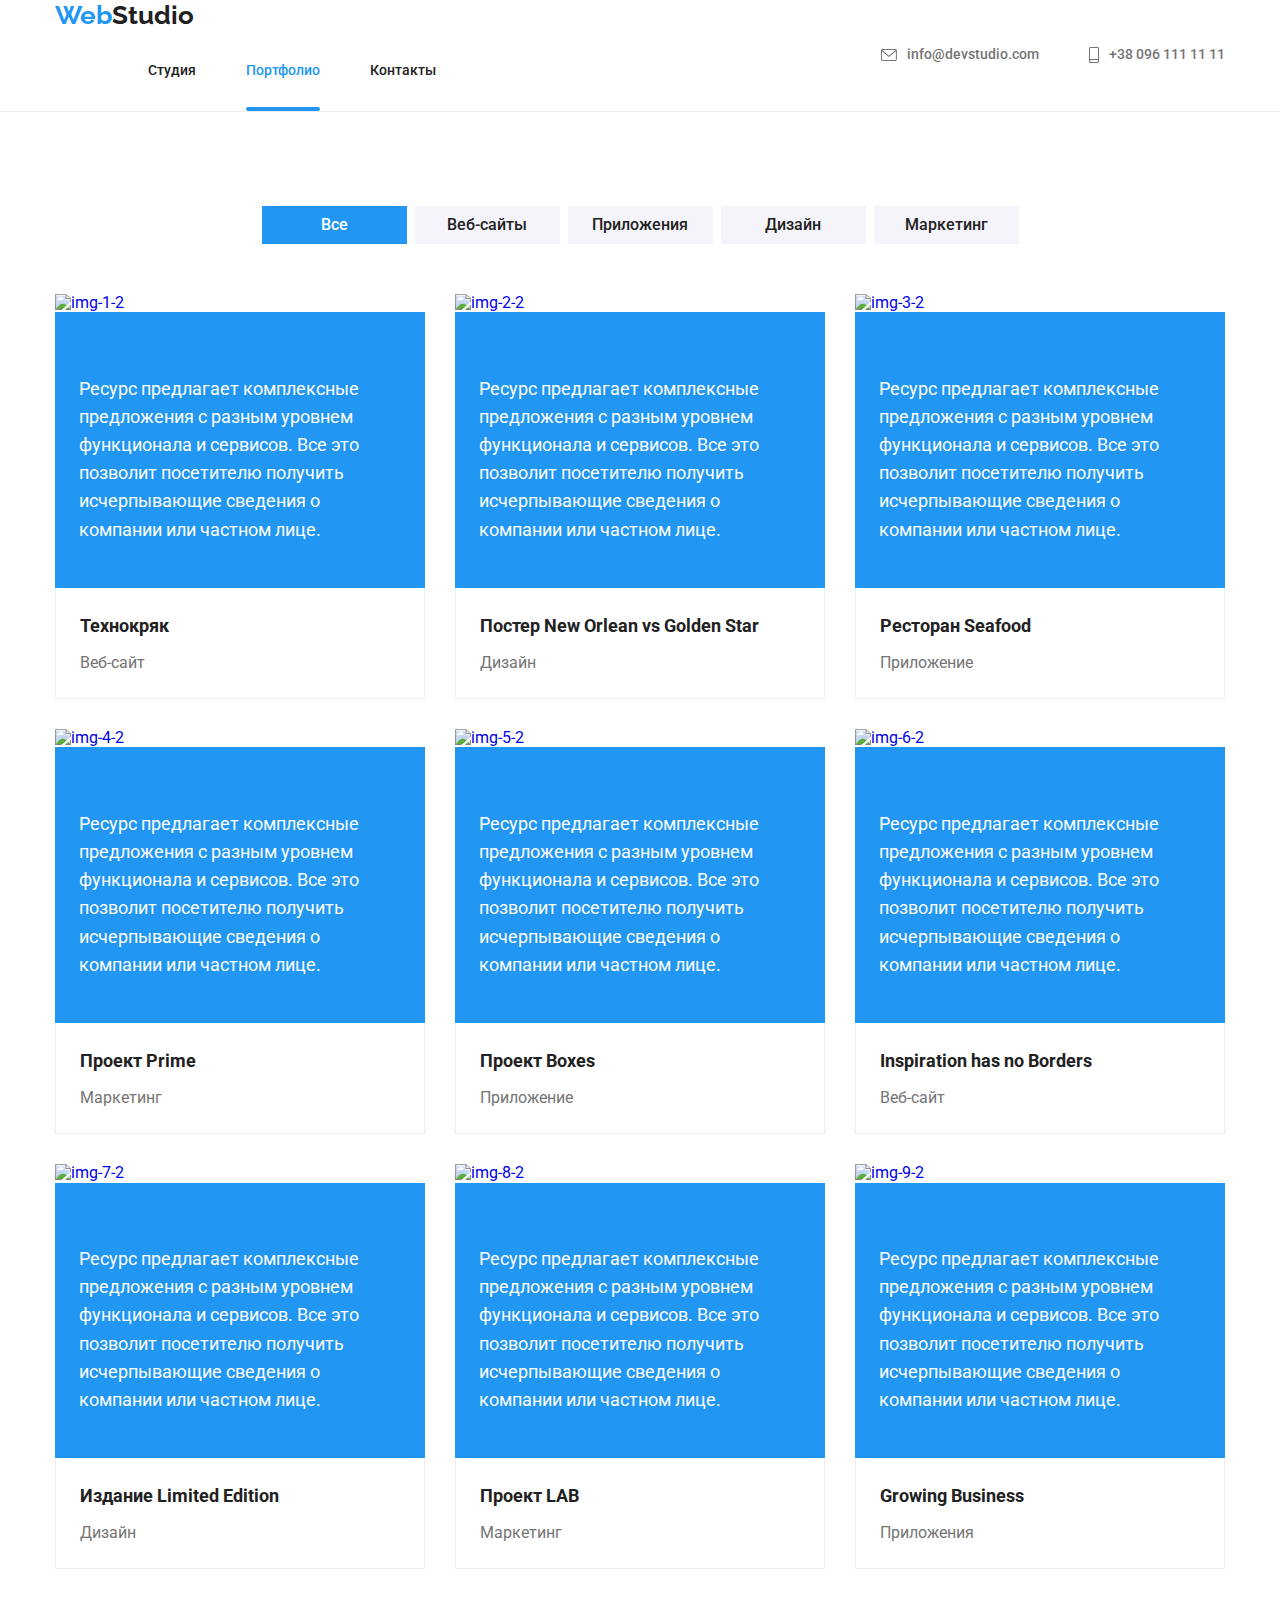
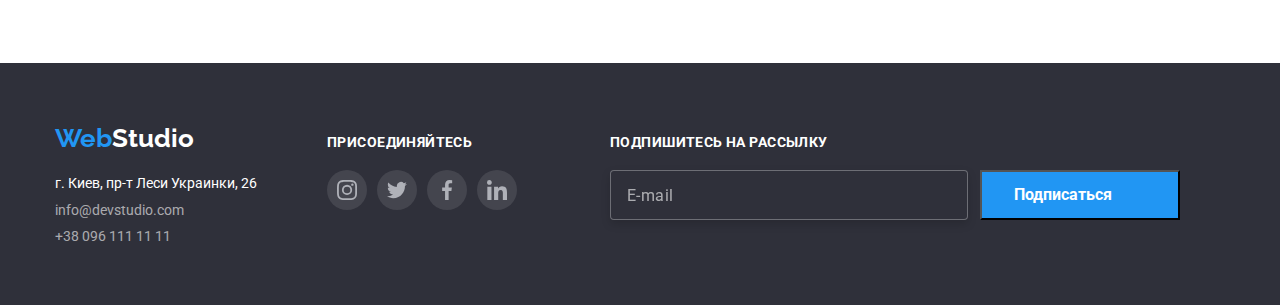
==== portfolio.html @ 2bcfd7f7 "hw-8-1" ====
<!DOCTYPE html>
<html lang="ru">
<head>
    <meta charset="UTF-8">
    <meta http-equiv="X-UA-Compatible" content="IE=edge">
    <meta name="viewport" content="width=device-width, initial-scale=1.0">
    <title>goit-markup-hw-08</title>
    <link rel="preconnect" href="https://fonts.googleapis.com">
    <link rel="preconnect" href="https://fonts.gstatic.com" crossorigin>
    <link href="https://fonts.googleapis.com/css2?family=Raleway:wght@700&family=Roboto:wght@400;500;700;900&display=swap"
        rel="stylesheet">
        <link rel="stylesheet" href="https://cdnjs.cloudflare.com/ajax/libs/modern-normalize/1.1.0/modern-normalize.min.css">
    
    <link rel="stylesheet" href="./css/main.min.css">
</head>
<body>
    <header class="page-header">
        <div class="container header-all">
        <nav class="main-nav">
            <a class="logo-header" href="#"> <span class="web-header">Web</span>Studio</a>
            <ul class="site-nav">
                <li class="site-nav__item" ><a href="./index.html" class="site-nav__link">Студия</a></li>
                <li class="site-nav__item" ><a href="./portfolio.html"class="site-nav__link current">Портфолио</a></li>
                <li class="site-nav__item" ><a href="#" class="site-nav__link">Контакты</a></li>
            </ul>
            </nav>
        <ul class="auth-nav">
            <li class="auth-nav__item"><a href="mailto:info@devstudio.com" class="auth-nav__link">
                    <svg class="auth-nav__icon-mail">
                        <use href="./images/symbol-defs-new.svg#icon-mail">
                        </use>
                    </svg>
                    info@devstudio.com
                </a>
            </li>
            <li class="auth-nav__item"><a href="tel:+380961111111" class="auth-nav__link">
                    <svg class="auth-nav__icon-tel">
                        <use href="./images/symbol-defs-new.svg#icon-smartphone">
                        </use>
                    </svg>
                    +38 096 111 11 11
                </a>
            </li>
        </ul>
        </div>
    </header>
    <main>

<section>
    <div class="container">
    <h1 class="hidden">Портфоліо</h1>
    <ul class="button-nav">
        <li class="button-nav__item"><button type="button" class=" current button-nav__button" > Все </button></li>
        <li class="button-nav__item"><button type="button" class="button-nav__button"> Веб-сайты</button></li>
        <li class="button-nav__item"><button type="button" class="button-nav__button"> Приложения </button></li>
        <li class="button-nav__item"><button type="button" class="button-nav__button"> Дизайн </button></li>
        <li class="button-nav__item"><button type="button" class="button-nav__button"> Маркетинг </button></li>
    </ul>
    <ul class="card">
        <li>
            <a class="card__link" href="#">
                <div class="card__thumb">
            <img src="images/img-1-2.jpg" alt="img-1-2" width="370">
            <p class="card__text">Ресурс предлагает комплексные предложения с разным уровнем функционала и сервисов. Все это позволит посетителю получить
            исчерпывающие сведения о компании или частном лице.</p>
            </div>
            <div class="card__description"> 
            <h2 class="card__title">Технокряк</h2>
            <p class="card__meta">Веб-сайт</p>
            </div>
        </a>
        </li>
        <li>
            <a class="card__link" href="#">
                <div class="card__thumb">
            <img src="images/img-2-2.jpg" alt="img-2-2" width="370">
            <p class="card__text">Ресурс предлагает комплексные предложения с разным уровнем функционала и сервисов. Все это позволит посетителю получить
            исчерпывающие сведения о компании или частном лице.</p>
            </div>
            <div class="card__description"> 
            <h2 class="card__title">Постер New Orlean vs Golden Star</h2>
            <p class="card__meta">Дизайн</p>
            </div>
        </a>
        </li>
        <li>
            <a class="card__link" href="#">
                <div class="card__thumb">
            <img src="images/img-3-2.jpg" alt="img-3-2" width="370">
            <p class="card__text">Ресурс предлагает комплексные предложения с разным уровнем функционала и сервисов. Все это позволит посетителю получить
            исчерпывающие сведения о компании или частном лице.</p>
            </div>
            <div class="card__description"> 
            <h2 class="card__title">Ресторан Seafood</h2>
            <p class="card__meta">Приложение</p>
            </div>
        </a>
        </li>
        <li>
            <a class="card__link" href="#">
                <div class="card__thumb">
            <img src="images/img-4-2.jpg" alt="img-4-2" width="370">
            <p class="card__text">Ресурс предлагает комплексные предложения с разным уровнем функционала и сервисов. Все это позволит посетителю получить
            исчерпывающие сведения о компании или частном лице.</p>
            </div>
            <div class="card__description"> 
            <h2 class="card__title">Проект Prime</h2>
            <p class="card__meta">Маркетинг</p>
            </div>
        </a>
        </li>
        <li>
            <a class="card__link" href="#">
                <div class="card__thumb">
            <img src="images/img-5-2.jpg" alt="img-5-2" width="370">
            <p class="card__text">Ресурс предлагает комплексные предложения с разным уровнем функционала и сервисов. Все это позволит посетителю получить
            исчерпывающие сведения о компании или частном лице.</p>
            </div>
            <div class="card__description"> 
            <h2 class="card__title">Проект Boxes</h2>
            <p class="card__meta">Приложение</p>
            </div>
        </a>
        </li>
        <li>
            <a class="card__link" href="#">
                <div class="card__thumb">
            <img src="images/img-6-2.jpg" alt="img-6-2" width="370">
            <p class="card__text">Ресурс предлагает комплексные предложения с разным уровнем функционала и сервисов. Все это позволит посетителю получить
            исчерпывающие сведения о компании или частном лице.</p>
            </div>
            <div class="card__description"> 
            <h2 class="card__title">Inspiration has no Borders</h2>
            <p class="card__meta">Веб-сайт</p>
            </div>
        </a>
        </li>
        <li>
            <a class="card__link" href="#">
                <div class="card__thumb">
            <img src="images/img-7-2.jpg" alt="img-7-2" width="370">
            <p class="card__text">Ресурс предлагает комплексные предложения с разным уровнем функционала и сервисов. Все это позволит посетителю получить
            исчерпывающие сведения о компании или частном лице.</p>
            </div>
            <div class="card__description"> 
            <h2 class="card__title">Издание Limited Edition</h2>
            <p class="card__meta">Дизайн</p>
            </div>
        </a>
        </li>
        <li>
            <a class="card__link" href="#">
                <div class="card__thumb">
            <img src="images/img-8-2.jpg" alt="img-8-2" width="370">
            <p class="card__text">Ресурс предлагает комплексные предложения с разным уровнем функционала и сервисов. Все это позволит посетителю получить
            исчерпывающие сведения о компании или частном лице.</p>
            </div>
            <div class="card__description">
            <h2 class="card__title">Проект LAB</h2>
            <p class="card__meta">Маркетинг</p>
            </div>
        </a>
        </li>
        <li>
            <a class="card__link" href="#">
                <div class="card__thumb">
            <img src="images/img-9-2.jpg" alt="img-9-2" width="370">
            <p class="card__text">Ресурс предлагает комплексные предложения с разным уровнем функционала и сервисов. Все это позволит посетителю получить
            исчерпывающие сведения о компании или частном лице.</p>
            </div>
            <div class="card__description">
            <h2 class="card__title">Growing Business</h2>
            <p class="card__meta">Приложения</p>
            </div>
        </a>
        </li>
    </ul>
    </div>
    </section>
    </main>

<footer>
    <div class="container foot">
        <div class="logo-adress">
            <a class="text-logo" href="#"> <span class="web-footer">Web</span>Studio</a>
            <address>
                <ul class="info-footer">
                    <li class="info-footer__adress"><a href="https://goo.gl/maps/oR3F1YAG6LvCoMsa9" target="_blank"
                            rel="noopener noreferrer">г. Киев, пр-т Леси
                            Украинки, 26</a></li>
                    <li class="info-footer__mail"><a href="mailto:info@devstudio.com">info@devstudio.com</a></li>
                    <li class="info-footer__tel"><a href="tel:+380961111111">+38 096 111 11 11</a></li>
                </ul>
            </address>
        </div>
        <div class="footer-sociale">
            <h3 class="title-sociale">присоединяйтесь</h3>
            <ul class="list-sociale">
                <li><a class="list-sociale__link" href="#">
                        <svg class="list-sociale__icon">
                            <use href="./images/symbol-defs-new.svg#icon-instagram"></use>
                        </svg>
                    </a>
                </li>
                <li><a class="list-sociale__link" href="#">
                        <svg class="list-sociale__icon">
                            <use href="./images/symbol-defs-new.svg#icon-twitter"></use>
                        </svg>
                    </a>
                </li>
                <li><a class="list-sociale__link" href="#">
                        <svg class="list-sociale__icon">
                            <use href="./images/symbol-defs-new.svg#icon-facebook"></use>
                        </svg>
                    </a>
                </li>
                <li><a class="list-sociale__link" href="#">
                        <svg class="list-sociale__icon">
                            <use href="./images/symbol-defs-new.svg#icon-linkedin"></use>
                        </svg>
                    </a>
                </li>
            </ul>
        </div>
        <div class="subscription">
            <h3 class="subscription__title">подпишитесь на рассылку</h3>
            <form class="subscription__form">
        
                <input class="subscription__input" type="email" name="subscription" id="email-subscription"
                    placeholder="E-mail" />
                <button class="button subscription__button" type="submit">
                    Подписаться
                    <svg class="subscription__icon" width="24" height="24">
                        <use class="subscription__svg" href="./images/symbol-defs-3.svg#icon-icon-send"></use>
                    </svg>
                </button>
            </form>
        </div>
    </div>
</footer>
</body>
</html>
---- css/main.min.css ----
.about-us-section{width:100%}.title-about-us{margin-bottom:50px;margin-top:0;font-weight:700;font-size:36px;line-height:1.17;text-align:center;color:#212121}.about-us{display:-webkit-box;display:-ms-flexbox;display:flex;margin-top:0;margin-bottom:0;padding-left:0;gap:30px}.about-us__img{position:relative}.about-us__description{position:absolute;bottom:0;left:0;width:100%;height:70px;margin:0;padding-top:27px;padding-bottom:27px;background:rgba(47,48,58,0.8);font-weight:700;font-size:14px;line-height:16px;text-align:center;letter-spacing:0.03em;text-transform:uppercase;color:#fff}@media (max-width: 767px){.about-us-section{display:none}}h1,h2,h3{margin:0;padding:0}body{background-color:#fff;font-family:"Roboto", sans-serif}.container{max-width:1200px;width:100%;padding-left:15px;padding-right:15px;margin:0 auto}ul{list-style:none}a{text-decoration:none}section{padding-top:94px;padding-bottom:94px}img{display:block}@media (max-width: 767px){section{padding:60px 15px}}.benefits-section{padding-bottom:0}.benefits{margin-top:0;margin-bottom:0;display:-webkit-box;display:-ms-flexbox;display:flex;padding-left:0;gap:30px;width:100%}.benefits__item{width:270px}.benefits__title{margin-top:0;margin-bottom:10px;color:#212121;font-weight:700;font-size:14px;text-transform:uppercase;line-height:1.14}.benefits__symbol{display:-webkit-box;display:-ms-flexbox;display:flex;-webkit-box-pack:center;-ms-flex-pack:center;justify-content:center;-webkit-box-align:center;-ms-flex-align:center;align-items:center;height:120px;background-color:#f5f4fa;margin-bottom:30px;border-radius:4px}.benefits__icon{width:70px;height:70px}.benefits__description{margin-top:0;margin-bottom:0;color:#757575;font-weight:400;font-size:14px;line-height:1.71}@media (max-width: 767px){.benefits{-webkit-box-orient:vertical;-webkit-box-direction:normal;-ms-flex-direction:column;flex-direction:column}.benefits__item{width:100%}.benefits__title{text-align:center}.benefits-section{padding-bottom:60px}}.button{padding:10px 32px;width:200px;cursor:pointer;color:#fff;background-color:#2196f3;font-weight:700;font-size:16px;-webkit-box-align:center;-ms-flex-align:center;align-items:center;text-align:center;line-height:1.88;-webkit-transition:background-color 250ms cubic-bezier(0.4, 0, 0.2, 1);transition:background-color 250ms cubic-bezier(0.4, 0, 0.2, 1)}.button:hover,.button:focus{background-color:#188ce8}.button__btn-submit{padding-top:10px;padding-bottom:10px;width:200px;-webkit-transform:translateX(50%);transform:translateX(50%);cursor:pointer;color:#fff;background-color:#2196f3;-webkit-box-shadow:0px 4px 4px rgba(0,0,0,0.15);box-shadow:0px 4px 4px rgba(0,0,0,0.15);border-radius:4px;border:0;font-weight:700;font-size:16px;-webkit-box-align:center;-ms-flex-align:center;align-items:center;text-align:center;line-height:1.88;-webkit-transition:background-color 250ms cubic-bezier(0.4, 0, 0.2, 1);transition:background-color 250ms cubic-bezier(0.4, 0, 0.2, 1)}.button__btn-submit:hover,.button__btn-submit:focus{background-color:#188ce8}footer{background:#2f303a;padding-top:60px;padding-bottom:60px}.foot{display:-webkit-box;display:-ms-flexbox;display:flex;-webkit-box-align:baseline;-ms-flex-align:baseline;align-items:baseline}.info-footer{display:block;padding-left:0;margin-top:0;margin-bottom:0}.info-footer__adress>a{display:inline-block;margin-bottom:9px;font-style:normal;font-weight:400;font-size:14px;line-height:1.17;color:#fff;-webkit-transition:color 250ms cubic-bezier(0.4, 0, 0.2, 1);transition:color 250ms cubic-bezier(0.4, 0, 0.2, 1)}.info-footer__adress>a:hover,.info-footer__adress>a:focus{color:#2196f3}.info-footer__mail>a{display:inline-block;margin-bottom:9px;font-style:normal;font-weight:400;font-size:14px;line-height:1.17;color:rgba(255,255,255,0.6);-webkit-transition:color 250ms cubic-bezier(0.4, 0, 0.2, 1);transition:color 250ms cubic-bezier(0.4, 0, 0.2, 1)}.info-footer__mail>a:hover,.info-footer__mail>a:focus{color:#2196f3}.info-footer__tel>a{display:inline-block;font-style:normal;font-weight:400;font-size:14px;line-height:1.17;color:rgba(255,255,255,0.6);-webkit-transition:color 250ms cubic-bezier(0.4, 0, 0.2, 1);transition:color 250ms cubic-bezier(0.4, 0, 0.2, 1)}.info-footer__tel>a:hover,.info-footer__tel>a:focus{color:#2196f3}.footer-sociale{margin-left:70px;padding:0}.title-sociale{font-style:normal;font-weight:700;font-size:14px;line-height:16px;letter-spacing:0.03em;text-transform:uppercase;margin-bottom:20px;color:#fff}.list-sociale{display:-webkit-box;display:-ms-flexbox;display:flex;margin:0;padding:0}.list-sociale li:not(:last-child){margin-right:10px}.list-sociale__link{display:-webkit-box;display:-ms-flexbox;display:flex;-webkit-box-pack:center;-ms-flex-pack:center;justify-content:center;-webkit-box-align:center;-ms-flex-align:center;align-items:center;width:40px;height:40px;background-color:rgba(255,255,255,0.1);border-radius:50%;color:#fff;-webkit-transition:background-color 250ms cubic-bezier(0.4, 0, 0.2, 1),color 250ms cubic-bezier(0.4, 0, 0.2, 1);transition:background-color 250ms cubic-bezier(0.4, 0, 0.2, 1),color 250ms cubic-bezier(0.4, 0, 0.2, 1)}.list-sociale__link:hover,.list-sociale__link:focus{color:#fff;background-color:#2196f3}.list-sociale__icon{width:20px;height:20px;fill:currentColor}.subscription{margin-left:93px}.subscription__title{font-style:normal;font-weight:700;font-size:14px;line-height:16px;letter-spacing:0.03em;text-transform:uppercase;margin-bottom:20px;color:#fff}.subscription__form{display:-webkit-box;display:-ms-flexbox;display:flex}.subscription__input{width:358px;height:50px;background:#2f303a;border:1px solid rgba(255,255,255,0.3);-webkit-box-sizing:border-box;box-sizing:border-box;-webkit-filter:drop-shadow(0px 4px 4px rgba(0,0,0,0.15));filter:drop-shadow(0px 4px 4px rgba(0,0,0,0.15));border-radius:4px;-webkit-transition:border 250ms cubic-bezier(0.4, 0, 0.2, 1);transition:border 250ms cubic-bezier(0.4, 0, 0.2, 1);font-weight:400;font-size:16px;line-height:20px;padding-left:16px;letter-spacing:0.03em;color:rgba(255,255,255,0.6)}.subscription__input:hover,.subscription__input:focus{border:1px solid #2196f3}.subscription__input::-webkit-input-placeholder{font-weight:400;font-size:16px;line-height:20px;display:-webkit-box;display:flex;-webkit-box-align:center;align-items:center;letter-spacing:0.03em;color:rgba(255,255,255,0.6)}.subscription__input:-ms-input-placeholder{font-weight:400;font-size:16px;line-height:20px;display:-ms-flexbox;display:flex;-ms-flex-align:center;align-items:center;letter-spacing:0.03em;color:rgba(255,255,255,0.6)}.subscription__input::-ms-input-placeholder{font-weight:400;font-size:16px;line-height:20px;display:-ms-flexbox;display:flex;-ms-flex-align:center;align-items:center;letter-spacing:0.03em;color:rgba(255,255,255,0.6)}.subscription__input::placeholder{font-weight:400;font-size:16px;line-height:20px;display:-webkit-box;display:-ms-flexbox;display:flex;-webkit-box-align:center;-ms-flex-align:center;align-items:center;letter-spacing:0.03em;color:rgba(255,255,255,0.6)}.subscription__button{display:-webkit-box;display:-ms-flexbox;display:flex;margin-left:12px;height:50px}.subscription__icon{margin-left:10px;fill:#fff}.subscription__svg{color:#fff}@media (max-width: 767px){.foot{-webkit-box-orient:vertical;-webkit-box-direction:normal;-ms-flex-direction:column;flex-direction:column;-webkit-box-align:center;-ms-flex-align:center;align-items:center;text-align:center}.footer-sociale{margin:0;padding-top:60px}.subscription__form{-webkit-box-orient:vertical;-webkit-box-direction:normal;-ms-flex-direction:column;flex-direction:column;-webkit-box-align:center;-ms-flex-align:center;align-items:center;text-align:center}.subscription__input{width:100%;margin-bottom:20px;padding:0 15px}.subscription{width:100%;margin:0;padding-top:60px}.subscription__button{margin:0}}.text-logo{display:inline-block;margin-bottom:20px;font-family:"Raleway";font-style:normal;font-weight:700;font-size:26px;line-height:1.19;color:#fff}.web-footer{color:#2196f3}.logo-header{font-family:"Raleway";font-style:normal;font-weight:700;font-size:26px;line-height:1.19;color:#212121}.web-header{color:#2196f3}@media (max-width: 767px){.logo-header{font-size:24px}}.main-banner{padding-top:200px;padding-bottom:200px;margin-top:0;text-align:center;text-align:center;background-image:-webkit-gradient(linear, left bottom, left top, from(rgba(47,48,58,0.4)), to(rgba(47,48,58,0.4))),url(../images/main-foto.jpg);background-image:linear-gradient(to top, rgba(47,48,58,0.4), rgba(47,48,58,0.4)),url(../images/main-foto.jpg);background-repeat:no-repeat;background-size:cover;background-position:center;width:100%;height:auto;margin-left:auto;margin-right:auto}.main-text{width:696px;margin-bottom:30px;margin-right:auto;margin-left:auto;margin-top:0;text-align:center;font-weight:900;font-size:44px;line-height:1.36;letter-spacing:0.06em;text-transform:uppercase;color:#fff}@media (max-width: 767px){.main-text{font-size:26px;width:100%}.main-banner{background-image:-webkit-gradient(linear, left bottom, left top, from(rgba(47,48,58,0.4)), to(rgba(47,48,58,0.4))),url(../../images/main-baner-mobile.jpg);background-image:linear-gradient(to top, rgba(47,48,58,0.4), rgba(47,48,58,0.4)),url(../../images/main-baner-mobile.jpg);background-repeat:no-repeat;background-size:cover;background-position:center}}.backdrop{position:fixed;width:100vw;height:100vh;top:0;left:0;background:rgba(0,0,0,0.2);will-change:visibility, opacity;-webkit-transition:visibility 250ms cubic-bezier(0.4, 0, 0.2, 1),opacity 250ms cubic-bezier(0.4, 0, 0.2, 1);transition:visibility 250ms cubic-bezier(0.4, 0, 0.2, 1),opacity 250ms cubic-bezier(0.4, 0, 0.2, 1)}.backdrop.is-hidden{visibility:hidden;opacity:0;pointer-events:none}.modal{position:absolute;top:50%;left:50%;-webkit-transform:translate(-50%, -50%);transform:translate(-50%, -50%);border-radius:4px;background:#fff}.close-icon{position:absolute;top:8px;right:8px;display:-webkit-box;display:-ms-flexbox;display:flex;-webkit-box-pack:center;-ms-flex-pack:center;justify-content:center;-webkit-box-align:center;-ms-flex-align:center;align-items:center;background-color:#fff;width:30px;height:30px;border:1px solid rgba(0,0,0,0.1);border-radius:50%;cursor:pointer;-webkit-transition:fill 250ms cubic-bezier(0.4, 0, 0.2, 1);transition:fill 250ms cubic-bezier(0.4, 0, 0.2, 1)}.close-icon:hover,.close-icon:focus{fill:#2196f3}.data-user{padding:40px}.form-order{margin-bottom:20px}.title-order{margin-bottom:12px;color:#212121;font-weight:700;font-size:20px;line-height:1.15;text-align:center}.form-field{display:-webkit-box;display:-ms-flexbox;display:flex;-webkit-box-orient:vertical;-webkit-box-direction:normal;-ms-flex-direction:column;flex-direction:column}.form-field:not(:last-child){margin-bottom:10px}.form-field label{margin-bottom:4px;color:#757575;font-size:12px;line-height:1.167;letter-spacing:0.01em}.form-field input{width:100%;height:40px;border:1px solid rgba(33,33,33,0.2);-webkit-box-sizing:border-box;box-sizing:border-box;border-radius:4px;padding-left:42px}.input-wrap{position:relative;color:#212121}.input-wrap input:focus,.input-wrap input:focus-visible{border:1px solid #2196f3;outline:none}.input-wrap input:focus ~ .icon-form{color:#2196f3}.icon-form{position:absolute;top:50%;left:12px;-webkit-transform:translateY(-50%);transform:translateY(-50%);width:18px;height:18px;fill:currentColor}.comment-user{width:100%;height:120px;resize:none;border:1px solid rgba(33,33,33,0.2);-webkit-box-sizing:border-box;box-sizing:border-box;border-radius:4px;padding:12px 16px;font-size:12px;line-height:1.167;letter-spacing:0.01em}.comment-user:focus,.comment-user:focus-visible{border:1px solid #2196f3;outline:none}.comment-user::-webkit-input-placeholder{color:rgba(117,117,117,0.5)}.comment-user:-ms-input-placeholder{color:rgba(117,117,117,0.5)}.comment-user::-ms-input-placeholder{color:rgba(117,117,117,0.5)}.comment-user::placeholder{color:rgba(117,117,117,0.5)}.accept-rule{display:-webkit-box;display:-ms-flexbox;display:flex;-webkit-box-pack:center;-ms-flex-pack:center;justify-content:center;position:relative;-webkit-box-align:center;-ms-flex-align:center;align-items:center;margin-bottom:30px;color:#757575;font-size:14px;line-height:1.714}.checkbox{position:absolute;width:1px;height:1px;margin:-1px;border:0;padding:0;white-space:nowrap;-webkit-clip-path:inset(100%);clip-path:inset(100%);clip:rect(0 0 0 0);overflow:hidden}.checkbox:checked+.icon-checkbox{background-color:#2196f3;border:2px solid #2196f3}.checkbox:checked ~ .icon-check{fill-opacity:1;stroke-opacity:1}.icon-checkbox{display:inline-block;margin-right:7px;width:16px;height:15px;background-color:#fff;border:2px solid #212121;border-radius:2px}.icon-check{position:absolute;top:50%;left:12px;-webkit-transform:translate(75%, -50%);transform:translate(75%, -50%);width:16px;height:15px;fill-opacity:0;stroke-opacity:0}.contract{margin-left:5px;text-decoration:underline;text-underline-position:under;color:#2196f3;font-size:14px;line-height:1.714}.page-header{background-color:#fff;border-bottom:1px solid #ececec;width:100%}.header-all{display:-webkit-box;display:-ms-flexbox;display:flex;-webkit-box-align:center;-ms-flex-align:center;align-items:center;min-height:80px}.site-nav{display:-webkit-box;display:-ms-flexbox;display:flex;margin-left:93px;margin-top:0;margin-bottom:0;padding-left:0;gap:50px}.site-nav__link{display:block;padding-top:32px;padding-bottom:32px;color:#212121;font-size:14px;font-weight:500;line-height:1.14;-webkit-transition:color 250ms cubic-bezier(0.4, 0, 0.2, 1);transition:color 250ms cubic-bezier(0.4, 0, 0.2, 1)}.site-nav__link:hover,.site-nav__link:focus{color:#2196f3}.site-nav .current{color:#2196f3;font-size:14px;font-weight:500;line-height:1.14;position:relative}.site-nav .current::after{content:"";position:absolute;bottom:0;left:0;width:100%;border:2px solid #2196f3;border-radius:2px;background-color:#2196f3}.auth-nav{display:-webkit-box;display:-ms-flexbox;display:flex;-webkit-box-pack:end;-ms-flex-pack:end;justify-content:flex-end;margin-left:auto;margin-top:0;margin-bottom:0;padding-left:0}.auth-nav .auth-nav__item+.auth-nav__item{margin-left:50px}.auth-nav .auth-nav__link{display:-webkit-box;display:-ms-flexbox;display:flex;-webkit-box-pack:center;-ms-flex-pack:center;justify-content:center;-webkit-box-align:center;-ms-flex-align:center;align-items:center;padding-top:32px;padding-bottom:32px;color:#757575;font-size:14px;font-weight:500;line-height:1.14;-webkit-transition:color 250ms cubic-bezier(0.4, 0, 0.2, 1);transition:color 250ms cubic-bezier(0.4, 0, 0.2, 1)}.auth-nav__link:hover,.auth-nav__link:focus{color:#2196f3}.auth-nav__icon-mail{display:block;width:16px;height:12px;margin-right:10px;fill:currentColor}.auth-nav__icon-tel{display:block;width:10px;height:16px;margin-right:10px;fill:currentColor}.menu-burger{display:none;width:40px;height:40px;padding:12px 8px}.menu-burger__line{background-color:#212121;width:100%;height:2.6px;display:block}.menu-burger__line:not(:last-child){margin-bottom:4px}.menu-burger:hover .menu-burger__line{background-color:#2196f3}.mobile-menu{position:absolute;top:0;left:0;display:block;width:100vw;height:100vh;background-color:#fff;-webkit-box-shadow:0px 4px 8px rgba(0,0,0,0.04),0px 2px 4px rgba(0,0,0,0.08),0px 1px 3px rgba(0,0,0,0.16);box-shadow:0px 4px 8px rgba(0,0,0,0.04),0px 2px 4px rgba(0,0,0,0.08),0px 1px 3px rgba(0,0,0,0.16)}.mobile-menu.is-hidden{display:none}.mobile-menu__close-btn{width:30px;height:30px;background-color:black}@media (max-width: 767px){.header-all{min-height:60px;-webkit-box-pack:justify;-ms-flex-pack:justify;justify-content:space-between}.site-nav,.auth-nav{display:none}.menu-burger{display:block}}.partners-title{margin-top:0;margin-bottom:50px;font-weight:700;font-size:36px;line-height:1.17;text-align:center;color:#212121}.partners{display:-webkit-box;display:-ms-flexbox;display:flex;margin:0;padding:0;gap:30px}.partners__logo{display:-webkit-box;display:-ms-flexbox;display:flex;-webkit-box-pack:center;-ms-flex-pack:center;justify-content:center;-webkit-box-align:center;-ms-flex-align:center;align-items:center;width:100%;height:100%;border:1px solid #afb1b8;border-radius:4px;text-align:center;color:#afb1b8;-webkit-transition:color 250ms cubic-bezier(0.4, 0, 0.2, 1),border 250ms cubic-bezier(0.4, 0, 0.2, 1);transition:color 250ms cubic-bezier(0.4, 0, 0.2, 1),border 250ms cubic-bezier(0.4, 0, 0.2, 1)}.partners__logo:hover,.partners__logo:focus{color:#2196f3;border:1px solid #2196f3}.partners__icon{width:106px;height:60px;fill:currentColor}.partners__list-element{width:100%}@media (max-width: 767px){.partners{-ms-flex-wrap:wrap;flex-wrap:wrap}.partners__list-element{width:calc(50% - 15px)}.partners-title{font-size:28px;margin-bottom:30px}}.hidden{display:none}.button-nav{display:-webkit-box;display:-ms-flexbox;display:flex;-webkit-box-pack:center;-ms-flex-pack:center;justify-content:center;-webkit-box-align:center;-ms-flex-align:center;align-items:center;margin-top:0;margin-bottom:50px;margin-left:auto;margin-right:auto;padding-left:0}.button-nav .button-nav__item+.button-nav__item{margin-left:8px}.button-nav .current{background-color:#2196f3;color:#fff}.button-nav__button{display:inline-block;padding:6px 22px;width:145px;border:0;cursor:pointer;background:#f5f4fa;font-weight:500;font-size:16px;line-height:1.63;text-align:center;color:#212121;-webkit-transition:color 250ms cubic-bezier(0.4, 0, 0.2, 1),background-color 250ms cubic-bezier(0.4, 0, 0.2, 1),border-radius 250ms cubic-bezier(0.4, 0, 0.2, 1),-webkit-box-shadow 250ms cubic-bezier(0.4, 0, 0.2, 1);transition:color 250ms cubic-bezier(0.4, 0, 0.2, 1),background-color 250ms cubic-bezier(0.4, 0, 0.2, 1),border-radius 250ms cubic-bezier(0.4, 0, 0.2, 1),-webkit-box-shadow 250ms cubic-bezier(0.4, 0, 0.2, 1);transition:color 250ms cubic-bezier(0.4, 0, 0.2, 1),background-color 250ms cubic-bezier(0.4, 0, 0.2, 1),box-shadow 250ms cubic-bezier(0.4, 0, 0.2, 1),border-radius 250ms cubic-bezier(0.4, 0, 0.2, 1);transition:color 250ms cubic-bezier(0.4, 0, 0.2, 1),background-color 250ms cubic-bezier(0.4, 0, 0.2, 1),box-shadow 250ms cubic-bezier(0.4, 0, 0.2, 1),border-radius 250ms cubic-bezier(0.4, 0, 0.2, 1),-webkit-box-shadow 250ms cubic-bezier(0.4, 0, 0.2, 1)}.button-nav__button:hover,.button-nav__button:focus{background-color:#2196f3;color:#fff;-webkit-box-shadow:0px 3px 1px rgba(0,0,0,0.1),0px 1px 2px rgba(0,0,0,0.08),0px 2px 2px rgba(0,0,0,0.12);box-shadow:0px 3px 1px rgba(0,0,0,0.1),0px 1px 2px rgba(0,0,0,0.08),0px 2px 2px rgba(0,0,0,0.12);border-radius:4px}p{margin:0;padding:0}.card{display:-webkit-box;display:-ms-flexbox;display:flex;-ms-flex-wrap:wrap;flex-wrap:wrap;padding-left:0;margin:-15px}.card__link{display:block;width:370px;margin:15px;text-decoration:none;-webkit-transition:-webkit-box-shadow 250ms cubic-bezier(0.4, 0, 0.2, 1);transition:-webkit-box-shadow 250ms cubic-bezier(0.4, 0, 0.2, 1);transition:box-shadow 250ms cubic-bezier(0.4, 0, 0.2, 1);transition:box-shadow 250ms cubic-bezier(0.4, 0, 0.2, 1), -webkit-box-shadow 250ms cubic-bezier(0.4, 0, 0.2, 1)}.card__text{display:-webkit-box;display:-ms-flexbox;display:flex;-webkit-box-align:center;-ms-flex-align:center;align-items:center;height:294px;padding:0 24px;font-weight:400;font-size:18px;line-height:1.56;color:#fff;background-color:#2196f3;-webkit-transition:-webkit-transform 250ms cubic-bezier(0.4, 0, 0.2, 1);transition:-webkit-transform 250ms cubic-bezier(0.4, 0, 0.2, 1);transition:transform 250ms cubic-bezier(0.4, 0, 0.2, 1);transition:transform 250ms cubic-bezier(0.4, 0, 0.2, 1), -webkit-transform 250ms cubic-bezier(0.4, 0, 0.2, 1)}.card__thumb{height:294px;overflow:hidden}.card__link:hover .card__text{-webkit-transform:translateY(-294px);transform:translateY(-294px)}.card__link:hover,.card__ink:focus{-webkit-box-shadow:0px 1px 1px rgba(0,0,0,0.12),0px 4px 4px rgba(0,0,0,0.06),1px 4px 6px rgba(0,0,0,0.16);box-shadow:0px 1px 1px rgba(0,0,0,0.12),0px 4px 4px rgba(0,0,0,0.06),1px 4px 6px rgba(0,0,0,0.16)}.card__description{padding:20px 24px;border-left:1px solid #eeeeee;border-bottom:1px solid #eeeeee;border-right:1px solid #eeeeee}.card__title{margin-bottom:4px;font-weight:700;font-size:18px;line-height:2;color:#212121;background:#fff}.card__meta{margin:0;font-weight:400;font-size:16px;line-height:1.88;background:#fff;color:#757575}.sociale{display:-webkit-box;display:-ms-flexbox;display:flex;-webkit-box-pack:center;-ms-flex-pack:center;justify-content:center;-webkit-box-align:center;-ms-flex-align:center;align-items:center}.sociale-team{display:-webkit-box;display:-ms-flexbox;display:flex;margin:0;padding:0}.sociale-team__link{display:-webkit-box;display:-ms-flexbox;display:flex;-webkit-box-pack:center;-ms-flex-pack:center;justify-content:center;-webkit-box-align:center;-ms-flex-align:center;align-items:center;width:40px;height:40px;background-color:#fff;border-radius:50%;color:#afb1b8;-webkit-transition:background-color 250ms cubic-bezier(0.4, 0, 0.2, 1),color 250ms cubic-bezier(0.4, 0, 0.2, 1);transition:background-color 250ms cubic-bezier(0.4, 0, 0.2, 1),color 250ms cubic-bezier(0.4, 0, 0.2, 1)}.sociale-team__link:hover,.sociale-team__link:focus{color:#fff;background-color:#2196f3}.sociale-team li:not(:last-child){margin-right:10px}.sociale-team__icon{width:20px;height:20px;fill:currentColor}.team{background-color:#f5f4fa}.text-team{margin-top:0;margin-bottom:50px;font-weight:700;font-size:36px;line-height:1.17;text-align:center;color:#212121}.team-name{display:-webkit-box;display:-ms-flexbox;display:flex;margin-top:0;margin-bottom:0;padding-left:0;gap:30px}.team-name__item{-webkit-box-shadow:0px 1px 3px rgba(0,0,0,0.12),0px 1px 1px rgba(0,0,0,0.14),0px 2px 1px rgba(0,0,0,0.2);box-shadow:0px 1px 3px rgba(0,0,0,0.12),0px 1px 1px rgba(0,0,0,0.14),0px 2px 1px rgba(0,0,0,0.2)}.name-description{padding-top:30px;padding-bottom:30px;background-color:#fff}.name-description__name{margin-top:0;margin-bottom:0;font-weight:500;font-size:16px;line-height:1.19;color:#212121;text-align:center}.name-description__profession{margin-top:16px;margin-bottom:16px;font-weight:400;font-size:16px;line-height:1.19;color:#757575;text-align:center}@media (max-width: 767px){.team-name{-webkit-box-orient:vertical;-webkit-box-direction:normal;-ms-flex-direction:column;flex-direction:column}.team-name__item{width:100%}.team-name__item img{width:100%;height:auto}.text-team{font-size:28px;margin-bottom:30px}}
/*# sourceMappingURL=main.min.css.map */
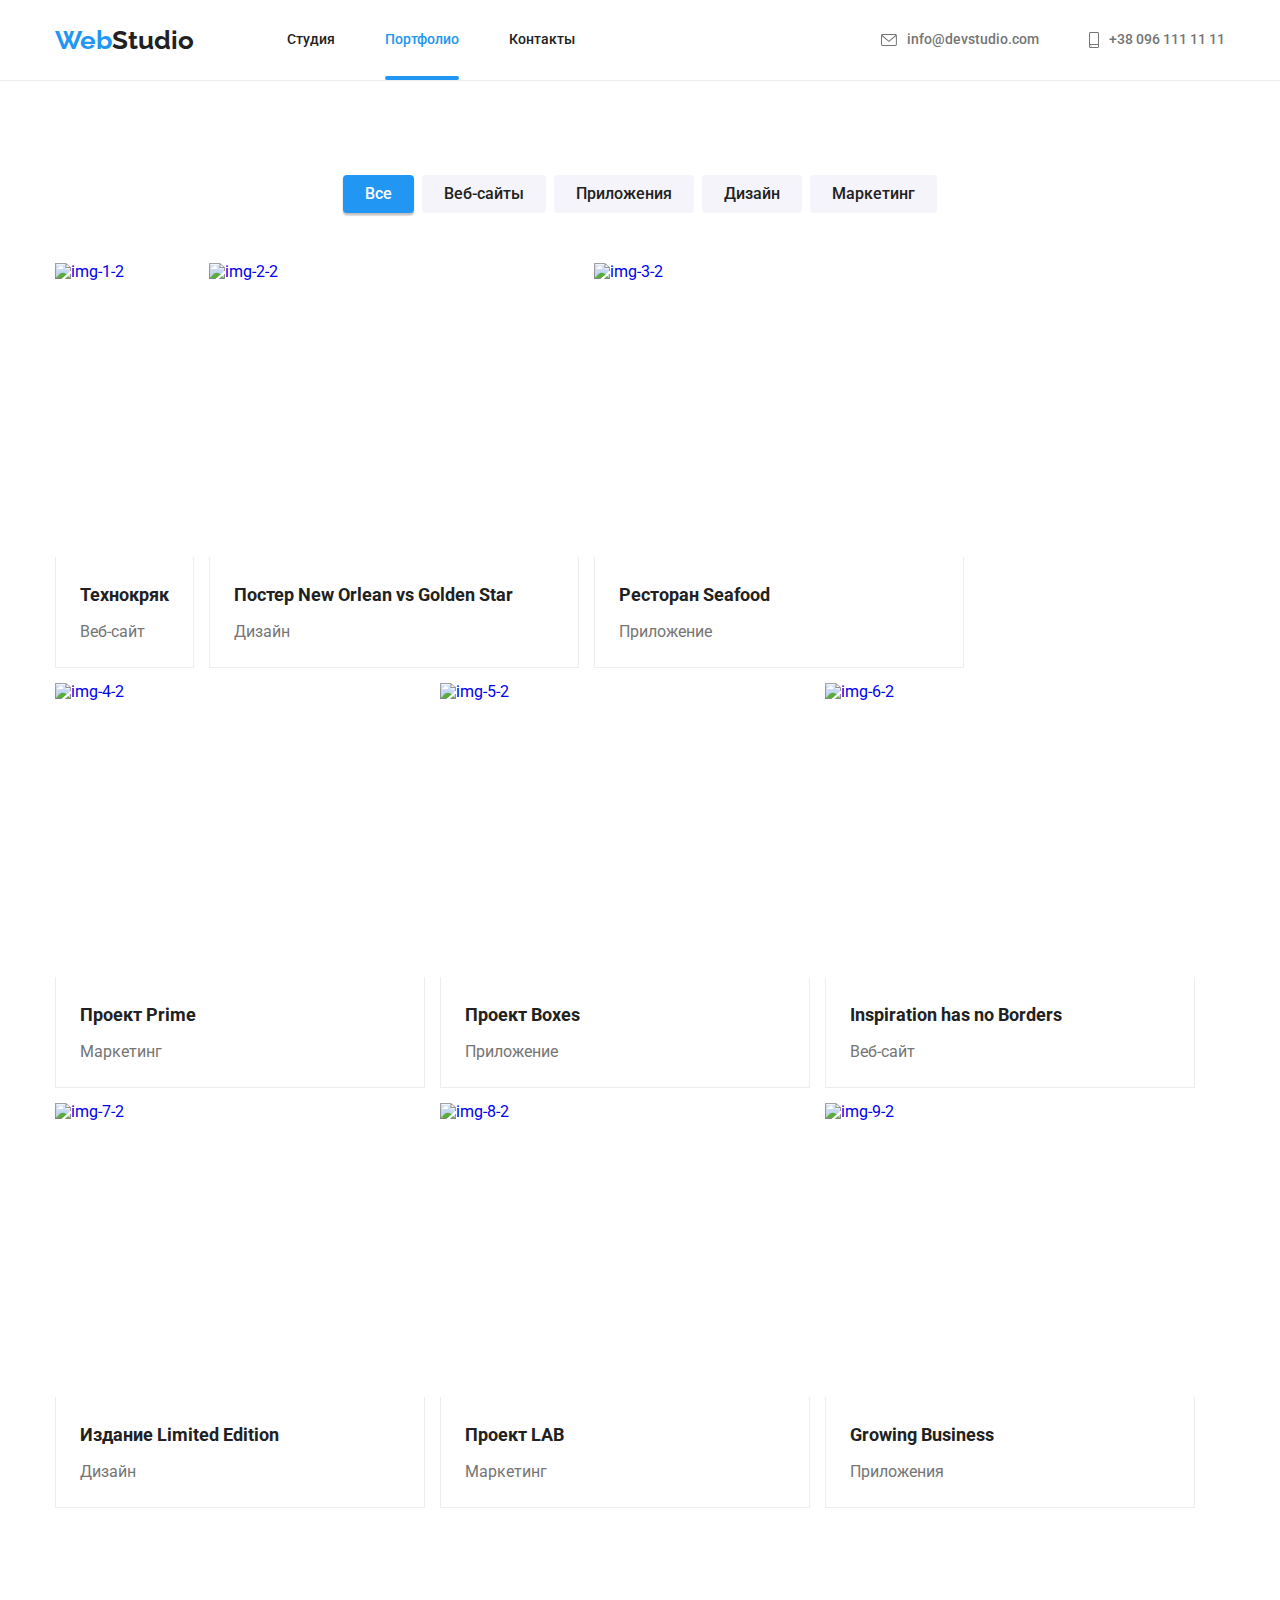
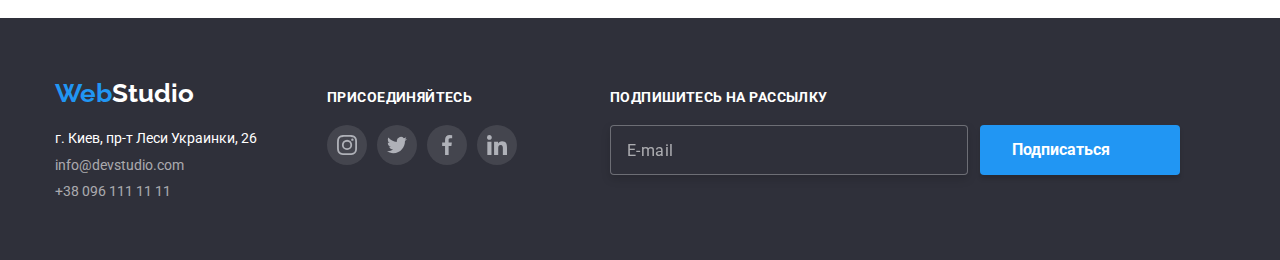
==== commit 8ab3cc5e: "hw-8-4" ====
--- a/portfolio.html
+++ b/portfolio.html
@@ -14,16 +14,24 @@
     <link rel="stylesheet" href="./css/main.min.css">
 </head>
 <body>
-    <header class="page-header">
-        <div class="container header-all">
-        <nav class="main-nav">
-            <a class="logo-header" href="#"> <span class="web-header">Web</span>Studio</a>
-            <ul class="site-nav">
-                <li class="site-nav__item" ><a href="./index.html" class="site-nav__link">Студия</a></li>
-                <li class="site-nav__item" ><a href="./portfolio.html"class="site-nav__link current">Портфолио</a></li>
-                <li class="site-nav__item" ><a href="#" class="site-nav__link">Контакты</a></li>
-            </ul>
-            </nav>
+<header class="page-header">
+    <div class="container header-all">
+
+        <a class="logo-header" href="#"> <span class="web-header">Web</span>Studio</a>
+
+
+        <div class="menu-burger" data-menu-open>
+            <span class="menu-burger__line"></span>
+            <span class="menu-burger__line"></span>
+            <span class="menu-burger__line"></span>
+        </div>
+
+        <ul class="site-nav">
+            <li class="site-nav__item"><a href="./index.html" class="site-nav__link ">Студия</a></li>
+            <li class="site-nav__item"><a href="./portfolio.html" class="site-nav__link current">Портфолио</a></li>
+            <li class="site-nav__item"><a href="#" class="site-nav__link">Контакты</a></li>
+        </ul>
+
         <ul class="auth-nav">
             <li class="auth-nav__item"><a href="mailto:info@devstudio.com" class="auth-nav__link">
                     <svg class="auth-nav__icon-mail">
@@ -42,35 +50,38 @@
                 </a>
             </li>
         </ul>
-        </div>
-    </header>
+    </div>
+</header>
     <main>
 
 <section>
     <div class="container">
     <h1 class="hidden">Портфоліо</h1>
     <ul class="button-nav">
-        <li class="button-nav__item"><button type="button" class=" current button-nav__button" > Все </button></li>
-        <li class="button-nav__item"><button type="button" class="button-nav__button"> Веб-сайты</button></li>
-        <li class="button-nav__item"><button type="button" class="button-nav__button"> Приложения </button></li>
-        <li class="button-nav__item"><button type="button" class="button-nav__button"> Дизайн </button></li>
-        <li class="button-nav__item"><button type="button" class="button-nav__button"> Маркетинг </button></li>
+        <li class="button-nav__item"><button type="button" class="button-nav__button button" autofocus> Все </button></li>
+        <li class="button-nav__item"><button type="button" class="button-nav__button button"> Веб-сайты</button></li>
+        <li class="button-nav__item"><button type="button" class="button-nav__button button"> Приложения </button></li>
+        <li class="button-nav__item"><button type="button" class="button-nav__button button"> Дизайн </button></li>
+        <li class="button-nav__item"><button type="button" class="button-nav__button button"> Маркетинг </button></li>
     </ul>
     <ul class="card">
-        <li>
-            <a class="card__link" href="#">
-                <div class="card__thumb">
-            <img src="images/img-1-2.jpg" alt="img-1-2" width="370">
-            <p class="card__text">Ресурс предлагает комплексные предложения с разным уровнем функционала и сервисов. Все это позволит посетителю получить
-            исчерпывающие сведения о компании или частном лице.</p>
-            </div>
+        <li class="card__item">
+        <a class="card__link" href="#">
+            <div class="card__thumb">
+            <img class="card__img" src="images/img-1-2.jpg" alt="img-1-2" width="370">
+
+            <p class="card__text">Ресурс предлагает комплексные предложения с разным уровнем функционала и сервисов. Все это позволит посетителю получить
+            исчерпывающие сведения о компании или частном лице.</p>
+
+            </div>
+
             <div class="card__description"> 
             <h2 class="card__title">Технокряк</h2>
             <p class="card__meta">Веб-сайт</p>
             </div>
         </a>
         </li>
-        <li>
+        <li class="card__item">
             <a class="card__link" href="#">
                 <div class="card__thumb">
             <img src="images/img-2-2.jpg" alt="img-2-2" width="370">
@@ -83,7 +94,7 @@
             </div>
         </a>
         </li>
-        <li>
+        <li class="card__item">
             <a class="card__link" href="#">
                 <div class="card__thumb">
             <img src="images/img-3-2.jpg" alt="img-3-2" width="370">
@@ -96,7 +107,7 @@
             </div>
         </a>
         </li>
-        <li>
+        <li class="card__item">
             <a class="card__link" href="#">
                 <div class="card__thumb">
             <img src="images/img-4-2.jpg" alt="img-4-2" width="370">
@@ -109,7 +120,7 @@
             </div>
         </a>
         </li>
-        <li>
+        <li class="card__item">
             <a class="card__link" href="#">
                 <div class="card__thumb">
             <img src="images/img-5-2.jpg" alt="img-5-2" width="370">
@@ -122,7 +133,7 @@
             </div>
         </a>
         </li>
-        <li>
+        <li class="card__item">
             <a class="card__link" href="#">
                 <div class="card__thumb">
             <img src="images/img-6-2.jpg" alt="img-6-2" width="370">
@@ -135,7 +146,7 @@
             </div>
         </a>
         </li>
-        <li>
+        <li class="card__item">
             <a class="card__link" href="#">
                 <div class="card__thumb">
             <img src="images/img-7-2.jpg" alt="img-7-2" width="370">
@@ -148,7 +159,7 @@
             </div>
         </a>
         </li>
-        <li>
+        <li class="card__item">
             <a class="card__link" href="#">
                 <div class="card__thumb">
             <img src="images/img-8-2.jpg" alt="img-8-2" width="370">
@@ -161,7 +172,7 @@
             </div>
         </a>
         </li>
-        <li>
+        <li class="card__item">
             <a class="card__link" href="#">
                 <div class="card__thumb">
             <img src="images/img-9-2.jpg" alt="img-9-2" width="370">
@@ -238,5 +249,45 @@
         </div>
     </div>
 </footer>
+
+    <div class="mobile-menu is-hidden" data-menu>
+        <div class="mobile-menu__close-btn" data-menu-close>
+            <svg width="30" height="30">
+                <use href="./images/symbol-defs.svg#icon-close"></use>
+            </svg>
+        </div>
+    
+        <ul class="mobile-list">
+            <li class="mobile-list__item"><a href="./index.html" class="mobile-list__link current">Студия</a></li>
+            <li class="mobile-list__item"><a href="./portfolio.html" class="mobile-list__link">Портфолио</a></li>
+            <li class="mobile-list__item"><a href="#" class="mobile-list__link">Контакты</a></li>
+        </ul>
+    
+        <div class="mobile-memu__footer">
+            <ul class="mobile-info">
+                <li class="mobile-info__item"><a href="tel:+380961111111" class="mobile-info__tel">
+                        +38 096 111 11 11
+                    </a>
+                </li>
+                <li class="mobile-info__item"><a href="mailto:info@devstudio.com" class="mobile-info__mail">
+                        info@devstudio.com
+                    </a>
+                </li>
+            </ul>
+    
+            <div class="mobile-sociale">
+                <ul class="mobile-sociale__list">
+                    <li class="mobile-sociale__item"><a href="#" class="mobile-sociale__link">Instagram</a></li>
+                    <li class="mobile-sociale__item"><a href="#" class="mobile-sociale__link">Twitter</a></li>
+                    <li class="mobile-sociale__item"><a href="#" class="mobile-sociale__link">Facebook</a></li>
+                    <li class="mobile-sociale__item"><a href="#" class="mobile-sociale__link">LinkedIn</a></li>
+                </ul>
+            </div>
+        </div>
+    
+    </div>
+
+<script src="./js/mobile-menu.js"></script>
+
 </body>
 </html>--- a/css/main.min.css
+++ b/css/main.min.css
@@ -1,2 +1,2 @@
-.about-us-section{width:100%}.title-about-us{margin-bottom:50px;margin-top:0;font-weight:700;font-size:36px;line-height:1.17;text-align:center;color:#212121}.about-us{display:-webkit-box;display:-ms-flexbox;display:flex;margin-top:0;margin-bottom:0;padding-left:0;gap:30px}.about-us__img{position:relative}.about-us__description{position:absolute;bottom:0;left:0;width:100%;height:70px;margin:0;padding-top:27px;padding-bottom:27px;background:rgba(47,48,58,0.8);font-weight:700;font-size:14px;line-height:16px;text-align:center;letter-spacing:0.03em;text-transform:uppercase;color:#fff}@media (max-width: 767px){.about-us-section{display:none}}h1,h2,h3{margin:0;padding:0}body{background-color:#fff;font-family:"Roboto", sans-serif}.container{max-width:1200px;width:100%;padding-left:15px;padding-right:15px;margin:0 auto}ul{list-style:none}a{text-decoration:none}section{padding-top:94px;padding-bottom:94px}img{display:block}@media (max-width: 767px){section{padding:60px 15px}}.benefits-section{padding-bottom:0}.benefits{margin-top:0;margin-bottom:0;display:-webkit-box;display:-ms-flexbox;display:flex;padding-left:0;gap:30px;width:100%}.benefits__item{width:270px}.benefits__title{margin-top:0;margin-bottom:10px;color:#212121;font-weight:700;font-size:14px;text-transform:uppercase;line-height:1.14}.benefits__symbol{display:-webkit-box;display:-ms-flexbox;display:flex;-webkit-box-pack:center;-ms-flex-pack:center;justify-content:center;-webkit-box-align:center;-ms-flex-align:center;align-items:center;height:120px;background-color:#f5f4fa;margin-bottom:30px;border-radius:4px}.benefits__icon{width:70px;height:70px}.benefits__description{margin-top:0;margin-bottom:0;color:#757575;font-weight:400;font-size:14px;line-height:1.71}@media (max-width: 767px){.benefits{-webkit-box-orient:vertical;-webkit-box-direction:normal;-ms-flex-direction:column;flex-direction:column}.benefits__item{width:100%}.benefits__title{text-align:center}.benefits-section{padding-bottom:60px}}.button{padding:10px 32px;width:200px;cursor:pointer;color:#fff;background-color:#2196f3;font-weight:700;font-size:16px;-webkit-box-align:center;-ms-flex-align:center;align-items:center;text-align:center;line-height:1.88;-webkit-transition:background-color 250ms cubic-bezier(0.4, 0, 0.2, 1);transition:background-color 250ms cubic-bezier(0.4, 0, 0.2, 1)}.button:hover,.button:focus{background-color:#188ce8}.button__btn-submit{padding-top:10px;padding-bottom:10px;width:200px;-webkit-transform:translateX(50%);transform:translateX(50%);cursor:pointer;color:#fff;background-color:#2196f3;-webkit-box-shadow:0px 4px 4px rgba(0,0,0,0.15);box-shadow:0px 4px 4px rgba(0,0,0,0.15);border-radius:4px;border:0;font-weight:700;font-size:16px;-webkit-box-align:center;-ms-flex-align:center;align-items:center;text-align:center;line-height:1.88;-webkit-transition:background-color 250ms cubic-bezier(0.4, 0, 0.2, 1);transition:background-color 250ms cubic-bezier(0.4, 0, 0.2, 1)}.button__btn-submit:hover,.button__btn-submit:focus{background-color:#188ce8}footer{background:#2f303a;padding-top:60px;padding-bottom:60px}.foot{display:-webkit-box;display:-ms-flexbox;display:flex;-webkit-box-align:baseline;-ms-flex-align:baseline;align-items:baseline}.info-footer{display:block;padding-left:0;margin-top:0;margin-bottom:0}.info-footer__adress>a{display:inline-block;margin-bottom:9px;font-style:normal;font-weight:400;font-size:14px;line-height:1.17;color:#fff;-webkit-transition:color 250ms cubic-bezier(0.4, 0, 0.2, 1);transition:color 250ms cubic-bezier(0.4, 0, 0.2, 1)}.info-footer__adress>a:hover,.info-footer__adress>a:focus{color:#2196f3}.info-footer__mail>a{display:inline-block;margin-bottom:9px;font-style:normal;font-weight:400;font-size:14px;line-height:1.17;color:rgba(255,255,255,0.6);-webkit-transition:color 250ms cubic-bezier(0.4, 0, 0.2, 1);transition:color 250ms cubic-bezier(0.4, 0, 0.2, 1)}.info-footer__mail>a:hover,.info-footer__mail>a:focus{color:#2196f3}.info-footer__tel>a{display:inline-block;font-style:normal;font-weight:400;font-size:14px;line-height:1.17;color:rgba(255,255,255,0.6);-webkit-transition:color 250ms cubic-bezier(0.4, 0, 0.2, 1);transition:color 250ms cubic-bezier(0.4, 0, 0.2, 1)}.info-footer__tel>a:hover,.info-footer__tel>a:focus{color:#2196f3}.footer-sociale{margin-left:70px;padding:0}.title-sociale{font-style:normal;font-weight:700;font-size:14px;line-height:16px;letter-spacing:0.03em;text-transform:uppercase;margin-bottom:20px;color:#fff}.list-sociale{display:-webkit-box;display:-ms-flexbox;display:flex;margin:0;padding:0}.list-sociale li:not(:last-child){margin-right:10px}.list-sociale__link{display:-webkit-box;display:-ms-flexbox;display:flex;-webkit-box-pack:center;-ms-flex-pack:center;justify-content:center;-webkit-box-align:center;-ms-flex-align:center;align-items:center;width:40px;height:40px;background-color:rgba(255,255,255,0.1);border-radius:50%;color:#fff;-webkit-transition:background-color 250ms cubic-bezier(0.4, 0, 0.2, 1),color 250ms cubic-bezier(0.4, 0, 0.2, 1);transition:background-color 250ms cubic-bezier(0.4, 0, 0.2, 1),color 250ms cubic-bezier(0.4, 0, 0.2, 1)}.list-sociale__link:hover,.list-sociale__link:focus{color:#fff;background-color:#2196f3}.list-sociale__icon{width:20px;height:20px;fill:currentColor}.subscription{margin-left:93px}.subscription__title{font-style:normal;font-weight:700;font-size:14px;line-height:16px;letter-spacing:0.03em;text-transform:uppercase;margin-bottom:20px;color:#fff}.subscription__form{display:-webkit-box;display:-ms-flexbox;display:flex}.subscription__input{width:358px;height:50px;background:#2f303a;border:1px solid rgba(255,255,255,0.3);-webkit-box-sizing:border-box;box-sizing:border-box;-webkit-filter:drop-shadow(0px 4px 4px rgba(0,0,0,0.15));filter:drop-shadow(0px 4px 4px rgba(0,0,0,0.15));border-radius:4px;-webkit-transition:border 250ms cubic-bezier(0.4, 0, 0.2, 1);transition:border 250ms cubic-bezier(0.4, 0, 0.2, 1);font-weight:400;font-size:16px;line-height:20px;padding-left:16px;letter-spacing:0.03em;color:rgba(255,255,255,0.6)}.subscription__input:hover,.subscription__input:focus{border:1px solid #2196f3}.subscription__input::-webkit-input-placeholder{font-weight:400;font-size:16px;line-height:20px;display:-webkit-box;display:flex;-webkit-box-align:center;align-items:center;letter-spacing:0.03em;color:rgba(255,255,255,0.6)}.subscription__input:-ms-input-placeholder{font-weight:400;font-size:16px;line-height:20px;display:-ms-flexbox;display:flex;-ms-flex-align:center;align-items:center;letter-spacing:0.03em;color:rgba(255,255,255,0.6)}.subscription__input::-ms-input-placeholder{font-weight:400;font-size:16px;line-height:20px;display:-ms-flexbox;display:flex;-ms-flex-align:center;align-items:center;letter-spacing:0.03em;color:rgba(255,255,255,0.6)}.subscription__input::placeholder{font-weight:400;font-size:16px;line-height:20px;display:-webkit-box;display:-ms-flexbox;display:flex;-webkit-box-align:center;-ms-flex-align:center;align-items:center;letter-spacing:0.03em;color:rgba(255,255,255,0.6)}.subscription__button{display:-webkit-box;display:-ms-flexbox;display:flex;margin-left:12px;height:50px}.subscription__icon{margin-left:10px;fill:#fff}.subscription__svg{color:#fff}@media (max-width: 767px){.foot{-webkit-box-orient:vertical;-webkit-box-direction:normal;-ms-flex-direction:column;flex-direction:column;-webkit-box-align:center;-ms-flex-align:center;align-items:center;text-align:center}.footer-sociale{margin:0;padding-top:60px}.subscription__form{-webkit-box-orient:vertical;-webkit-box-direction:normal;-ms-flex-direction:column;flex-direction:column;-webkit-box-align:center;-ms-flex-align:center;align-items:center;text-align:center}.subscription__input{width:100%;margin-bottom:20px;padding:0 15px}.subscription{width:100%;margin:0;padding-top:60px}.subscription__button{margin:0}}.text-logo{display:inline-block;margin-bottom:20px;font-family:"Raleway";font-style:normal;font-weight:700;font-size:26px;line-height:1.19;color:#fff}.web-footer{color:#2196f3}.logo-header{font-family:"Raleway";font-style:normal;font-weight:700;font-size:26px;line-height:1.19;color:#212121}.web-header{color:#2196f3}@media (max-width: 767px){.logo-header{font-size:24px}}.main-banner{padding-top:200px;padding-bottom:200px;margin-top:0;text-align:center;text-align:center;background-image:-webkit-gradient(linear, left bottom, left top, from(rgba(47,48,58,0.4)), to(rgba(47,48,58,0.4))),url(../images/main-foto.jpg);background-image:linear-gradient(to top, rgba(47,48,58,0.4), rgba(47,48,58,0.4)),url(../images/main-foto.jpg);background-repeat:no-repeat;background-size:cover;background-position:center;width:100%;height:auto;margin-left:auto;margin-right:auto}.main-text{width:696px;margin-bottom:30px;margin-right:auto;margin-left:auto;margin-top:0;text-align:center;font-weight:900;font-size:44px;line-height:1.36;letter-spacing:0.06em;text-transform:uppercase;color:#fff}@media (max-width: 767px){.main-text{font-size:26px;width:100%}.main-banner{background-image:-webkit-gradient(linear, left bottom, left top, from(rgba(47,48,58,0.4)), to(rgba(47,48,58,0.4))),url(../../images/main-baner-mobile.jpg);background-image:linear-gradient(to top, rgba(47,48,58,0.4), rgba(47,48,58,0.4)),url(../../images/main-baner-mobile.jpg);background-repeat:no-repeat;background-size:cover;background-position:center}}.backdrop{position:fixed;width:100vw;height:100vh;top:0;left:0;background:rgba(0,0,0,0.2);will-change:visibility, opacity;-webkit-transition:visibility 250ms cubic-bezier(0.4, 0, 0.2, 1),opacity 250ms cubic-bezier(0.4, 0, 0.2, 1);transition:visibility 250ms cubic-bezier(0.4, 0, 0.2, 1),opacity 250ms cubic-bezier(0.4, 0, 0.2, 1)}.backdrop.is-hidden{visibility:hidden;opacity:0;pointer-events:none}.modal{position:absolute;top:50%;left:50%;-webkit-transform:translate(-50%, -50%);transform:translate(-50%, -50%);border-radius:4px;background:#fff}.close-icon{position:absolute;top:8px;right:8px;display:-webkit-box;display:-ms-flexbox;display:flex;-webkit-box-pack:center;-ms-flex-pack:center;justify-content:center;-webkit-box-align:center;-ms-flex-align:center;align-items:center;background-color:#fff;width:30px;height:30px;border:1px solid rgba(0,0,0,0.1);border-radius:50%;cursor:pointer;-webkit-transition:fill 250ms cubic-bezier(0.4, 0, 0.2, 1);transition:fill 250ms cubic-bezier(0.4, 0, 0.2, 1)}.close-icon:hover,.close-icon:focus{fill:#2196f3}.data-user{padding:40px}.form-order{margin-bottom:20px}.title-order{margin-bottom:12px;color:#212121;font-weight:700;font-size:20px;line-height:1.15;text-align:center}.form-field{display:-webkit-box;display:-ms-flexbox;display:flex;-webkit-box-orient:vertical;-webkit-box-direction:normal;-ms-flex-direction:column;flex-direction:column}.form-field:not(:last-child){margin-bottom:10px}.form-field label{margin-bottom:4px;color:#757575;font-size:12px;line-height:1.167;letter-spacing:0.01em}.form-field input{width:100%;height:40px;border:1px solid rgba(33,33,33,0.2);-webkit-box-sizing:border-box;box-sizing:border-box;border-radius:4px;padding-left:42px}.input-wrap{position:relative;color:#212121}.input-wrap input:focus,.input-wrap input:focus-visible{border:1px solid #2196f3;outline:none}.input-wrap input:focus ~ .icon-form{color:#2196f3}.icon-form{position:absolute;top:50%;left:12px;-webkit-transform:translateY(-50%);transform:translateY(-50%);width:18px;height:18px;fill:currentColor}.comment-user{width:100%;height:120px;resize:none;border:1px solid rgba(33,33,33,0.2);-webkit-box-sizing:border-box;box-sizing:border-box;border-radius:4px;padding:12px 16px;font-size:12px;line-height:1.167;letter-spacing:0.01em}.comment-user:focus,.comment-user:focus-visible{border:1px solid #2196f3;outline:none}.comment-user::-webkit-input-placeholder{color:rgba(117,117,117,0.5)}.comment-user:-ms-input-placeholder{color:rgba(117,117,117,0.5)}.comment-user::-ms-input-placeholder{color:rgba(117,117,117,0.5)}.comment-user::placeholder{color:rgba(117,117,117,0.5)}.accept-rule{display:-webkit-box;display:-ms-flexbox;display:flex;-webkit-box-pack:center;-ms-flex-pack:center;justify-content:center;position:relative;-webkit-box-align:center;-ms-flex-align:center;align-items:center;margin-bottom:30px;color:#757575;font-size:14px;line-height:1.714}.checkbox{position:absolute;width:1px;height:1px;margin:-1px;border:0;padding:0;white-space:nowrap;-webkit-clip-path:inset(100%);clip-path:inset(100%);clip:rect(0 0 0 0);overflow:hidden}.checkbox:checked+.icon-checkbox{background-color:#2196f3;border:2px solid #2196f3}.checkbox:checked ~ .icon-check{fill-opacity:1;stroke-opacity:1}.icon-checkbox{display:inline-block;margin-right:7px;width:16px;height:15px;background-color:#fff;border:2px solid #212121;border-radius:2px}.icon-check{position:absolute;top:50%;left:12px;-webkit-transform:translate(75%, -50%);transform:translate(75%, -50%);width:16px;height:15px;fill-opacity:0;stroke-opacity:0}.contract{margin-left:5px;text-decoration:underline;text-underline-position:under;color:#2196f3;font-size:14px;line-height:1.714}.page-header{background-color:#fff;border-bottom:1px solid #ececec;width:100%}.header-all{display:-webkit-box;display:-ms-flexbox;display:flex;-webkit-box-align:center;-ms-flex-align:center;align-items:center;min-height:80px}.site-nav{display:-webkit-box;display:-ms-flexbox;display:flex;margin-left:93px;margin-top:0;margin-bottom:0;padding-left:0;gap:50px}.site-nav__link{display:block;padding-top:32px;padding-bottom:32px;color:#212121;font-size:14px;font-weight:500;line-height:1.14;-webkit-transition:color 250ms cubic-bezier(0.4, 0, 0.2, 1);transition:color 250ms cubic-bezier(0.4, 0, 0.2, 1)}.site-nav__link:hover,.site-nav__link:focus{color:#2196f3}.site-nav .current{color:#2196f3;font-size:14px;font-weight:500;line-height:1.14;position:relative}.site-nav .current::after{content:"";position:absolute;bottom:0;left:0;width:100%;border:2px solid #2196f3;border-radius:2px;background-color:#2196f3}.auth-nav{display:-webkit-box;display:-ms-flexbox;display:flex;-webkit-box-pack:end;-ms-flex-pack:end;justify-content:flex-end;margin-left:auto;margin-top:0;margin-bottom:0;padding-left:0}.auth-nav .auth-nav__item+.auth-nav__item{margin-left:50px}.auth-nav .auth-nav__link{display:-webkit-box;display:-ms-flexbox;display:flex;-webkit-box-pack:center;-ms-flex-pack:center;justify-content:center;-webkit-box-align:center;-ms-flex-align:center;align-items:center;padding-top:32px;padding-bottom:32px;color:#757575;font-size:14px;font-weight:500;line-height:1.14;-webkit-transition:color 250ms cubic-bezier(0.4, 0, 0.2, 1);transition:color 250ms cubic-bezier(0.4, 0, 0.2, 1)}.auth-nav__link:hover,.auth-nav__link:focus{color:#2196f3}.auth-nav__icon-mail{display:block;width:16px;height:12px;margin-right:10px;fill:currentColor}.auth-nav__icon-tel{display:block;width:10px;height:16px;margin-right:10px;fill:currentColor}.menu-burger{display:none;width:40px;height:40px;padding:12px 8px}.menu-burger__line{background-color:#212121;width:100%;height:2.6px;display:block}.menu-burger__line:not(:last-child){margin-bottom:4px}.menu-burger:hover .menu-burger__line{background-color:#2196f3}.mobile-menu{position:absolute;top:0;left:0;display:block;width:100vw;height:100vh;background-color:#fff;-webkit-box-shadow:0px 4px 8px rgba(0,0,0,0.04),0px 2px 4px rgba(0,0,0,0.08),0px 1px 3px rgba(0,0,0,0.16);box-shadow:0px 4px 8px rgba(0,0,0,0.04),0px 2px 4px rgba(0,0,0,0.08),0px 1px 3px rgba(0,0,0,0.16)}.mobile-menu.is-hidden{display:none}.mobile-menu__close-btn{width:30px;height:30px;background-color:black}@media (max-width: 767px){.header-all{min-height:60px;-webkit-box-pack:justify;-ms-flex-pack:justify;justify-content:space-between}.site-nav,.auth-nav{display:none}.menu-burger{display:block}}.partners-title{margin-top:0;margin-bottom:50px;font-weight:700;font-size:36px;line-height:1.17;text-align:center;color:#212121}.partners{display:-webkit-box;display:-ms-flexbox;display:flex;margin:0;padding:0;gap:30px}.partners__logo{display:-webkit-box;display:-ms-flexbox;display:flex;-webkit-box-pack:center;-ms-flex-pack:center;justify-content:center;-webkit-box-align:center;-ms-flex-align:center;align-items:center;width:100%;height:100%;border:1px solid #afb1b8;border-radius:4px;text-align:center;color:#afb1b8;-webkit-transition:color 250ms cubic-bezier(0.4, 0, 0.2, 1),border 250ms cubic-bezier(0.4, 0, 0.2, 1);transition:color 250ms cubic-bezier(0.4, 0, 0.2, 1),border 250ms cubic-bezier(0.4, 0, 0.2, 1)}.partners__logo:hover,.partners__logo:focus{color:#2196f3;border:1px solid #2196f3}.partners__icon{width:106px;height:60px;fill:currentColor}.partners__list-element{width:100%}@media (max-width: 767px){.partners{-ms-flex-wrap:wrap;flex-wrap:wrap}.partners__list-element{width:calc(50% - 15px)}.partners-title{font-size:28px;margin-bottom:30px}}.hidden{display:none}.button-nav{display:-webkit-box;display:-ms-flexbox;display:flex;-webkit-box-pack:center;-ms-flex-pack:center;justify-content:center;-webkit-box-align:center;-ms-flex-align:center;align-items:center;margin-top:0;margin-bottom:50px;margin-left:auto;margin-right:auto;padding-left:0}.button-nav .button-nav__item+.button-nav__item{margin-left:8px}.button-nav .current{background-color:#2196f3;color:#fff}.button-nav__button{display:inline-block;padding:6px 22px;width:145px;border:0;cursor:pointer;background:#f5f4fa;font-weight:500;font-size:16px;line-height:1.63;text-align:center;color:#212121;-webkit-transition:color 250ms cubic-bezier(0.4, 0, 0.2, 1),background-color 250ms cubic-bezier(0.4, 0, 0.2, 1),border-radius 250ms cubic-bezier(0.4, 0, 0.2, 1),-webkit-box-shadow 250ms cubic-bezier(0.4, 0, 0.2, 1);transition:color 250ms cubic-bezier(0.4, 0, 0.2, 1),background-color 250ms cubic-bezier(0.4, 0, 0.2, 1),border-radius 250ms cubic-bezier(0.4, 0, 0.2, 1),-webkit-box-shadow 250ms cubic-bezier(0.4, 0, 0.2, 1);transition:color 250ms cubic-bezier(0.4, 0, 0.2, 1),background-color 250ms cubic-bezier(0.4, 0, 0.2, 1),box-shadow 250ms cubic-bezier(0.4, 0, 0.2, 1),border-radius 250ms cubic-bezier(0.4, 0, 0.2, 1);transition:color 250ms cubic-bezier(0.4, 0, 0.2, 1),background-color 250ms cubic-bezier(0.4, 0, 0.2, 1),box-shadow 250ms cubic-bezier(0.4, 0, 0.2, 1),border-radius 250ms cubic-bezier(0.4, 0, 0.2, 1),-webkit-box-shadow 250ms cubic-bezier(0.4, 0, 0.2, 1)}.button-nav__button:hover,.button-nav__button:focus{background-color:#2196f3;color:#fff;-webkit-box-shadow:0px 3px 1px rgba(0,0,0,0.1),0px 1px 2px rgba(0,0,0,0.08),0px 2px 2px rgba(0,0,0,0.12);box-shadow:0px 3px 1px rgba(0,0,0,0.1),0px 1px 2px rgba(0,0,0,0.08),0px 2px 2px rgba(0,0,0,0.12);border-radius:4px}p{margin:0;padding:0}.card{display:-webkit-box;display:-ms-flexbox;display:flex;-ms-flex-wrap:wrap;flex-wrap:wrap;padding-left:0;margin:-15px}.card__link{display:block;width:370px;margin:15px;text-decoration:none;-webkit-transition:-webkit-box-shadow 250ms cubic-bezier(0.4, 0, 0.2, 1);transition:-webkit-box-shadow 250ms cubic-bezier(0.4, 0, 0.2, 1);transition:box-shadow 250ms cubic-bezier(0.4, 0, 0.2, 1);transition:box-shadow 250ms cubic-bezier(0.4, 0, 0.2, 1), -webkit-box-shadow 250ms cubic-bezier(0.4, 0, 0.2, 1)}.card__text{display:-webkit-box;display:-ms-flexbox;display:flex;-webkit-box-align:center;-ms-flex-align:center;align-items:center;height:294px;padding:0 24px;font-weight:400;font-size:18px;line-height:1.56;color:#fff;background-color:#2196f3;-webkit-transition:-webkit-transform 250ms cubic-bezier(0.4, 0, 0.2, 1);transition:-webkit-transform 250ms cubic-bezier(0.4, 0, 0.2, 1);transition:transform 250ms cubic-bezier(0.4, 0, 0.2, 1);transition:transform 250ms cubic-bezier(0.4, 0, 0.2, 1), -webkit-transform 250ms cubic-bezier(0.4, 0, 0.2, 1)}.card__thumb{height:294px;overflow:hidden}.card__link:hover .card__text{-webkit-transform:translateY(-294px);transform:translateY(-294px)}.card__link:hover,.card__ink:focus{-webkit-box-shadow:0px 1px 1px rgba(0,0,0,0.12),0px 4px 4px rgba(0,0,0,0.06),1px 4px 6px rgba(0,0,0,0.16);box-shadow:0px 1px 1px rgba(0,0,0,0.12),0px 4px 4px rgba(0,0,0,0.06),1px 4px 6px rgba(0,0,0,0.16)}.card__description{padding:20px 24px;border-left:1px solid #eeeeee;border-bottom:1px solid #eeeeee;border-right:1px solid #eeeeee}.card__title{margin-bottom:4px;font-weight:700;font-size:18px;line-height:2;color:#212121;background:#fff}.card__meta{margin:0;font-weight:400;font-size:16px;line-height:1.88;background:#fff;color:#757575}.sociale{display:-webkit-box;display:-ms-flexbox;display:flex;-webkit-box-pack:center;-ms-flex-pack:center;justify-content:center;-webkit-box-align:center;-ms-flex-align:center;align-items:center}.sociale-team{display:-webkit-box;display:-ms-flexbox;display:flex;margin:0;padding:0}.sociale-team__link{display:-webkit-box;display:-ms-flexbox;display:flex;-webkit-box-pack:center;-ms-flex-pack:center;justify-content:center;-webkit-box-align:center;-ms-flex-align:center;align-items:center;width:40px;height:40px;background-color:#fff;border-radius:50%;color:#afb1b8;-webkit-transition:background-color 250ms cubic-bezier(0.4, 0, 0.2, 1),color 250ms cubic-bezier(0.4, 0, 0.2, 1);transition:background-color 250ms cubic-bezier(0.4, 0, 0.2, 1),color 250ms cubic-bezier(0.4, 0, 0.2, 1)}.sociale-team__link:hover,.sociale-team__link:focus{color:#fff;background-color:#2196f3}.sociale-team li:not(:last-child){margin-right:10px}.sociale-team__icon{width:20px;height:20px;fill:currentColor}.team{background-color:#f5f4fa}.text-team{margin-top:0;margin-bottom:50px;font-weight:700;font-size:36px;line-height:1.17;text-align:center;color:#212121}.team-name{display:-webkit-box;display:-ms-flexbox;display:flex;margin-top:0;margin-bottom:0;padding-left:0;gap:30px}.team-name__item{-webkit-box-shadow:0px 1px 3px rgba(0,0,0,0.12),0px 1px 1px rgba(0,0,0,0.14),0px 2px 1px rgba(0,0,0,0.2);box-shadow:0px 1px 3px rgba(0,0,0,0.12),0px 1px 1px rgba(0,0,0,0.14),0px 2px 1px rgba(0,0,0,0.2)}.name-description{padding-top:30px;padding-bottom:30px;background-color:#fff}.name-description__name{margin-top:0;margin-bottom:0;font-weight:500;font-size:16px;line-height:1.19;color:#212121;text-align:center}.name-description__profession{margin-top:16px;margin-bottom:16px;font-weight:400;font-size:16px;line-height:1.19;color:#757575;text-align:center}@media (max-width: 767px){.team-name{-webkit-box-orient:vertical;-webkit-box-direction:normal;-ms-flex-direction:column;flex-direction:column}.team-name__item{width:100%}.team-name__item img{width:100%;height:auto}.text-team{font-size:28px;margin-bottom:30px}}
+.about-us-section{width:100%}.title-about-us{margin-bottom:50px;margin-top:0;font-weight:700;font-size:36px;line-height:1.17;text-align:center;color:#212121}.about-us{display:-webkit-box;display:-ms-flexbox;display:flex;margin-top:0;margin-bottom:0;padding-left:0;gap:30px}.about-us__img{position:relative}.about-us__description{position:absolute;bottom:0;left:0;width:100%;height:70px;margin:0;padding-top:27px;padding-bottom:27px;background:rgba(47,48,58,0.8);font-weight:700;font-size:14px;line-height:16px;text-align:center;letter-spacing:0.03em;text-transform:uppercase;color:#fff}@media (max-width: 1199px){.about-us-section{display:none}}h1,h2,h3{margin:0;padding:0}body{background-color:#fff;font-family:"Roboto", sans-serif}.container{max-width:1200px;width:100%;padding-left:15px;padding-right:15px;margin:0 auto}ul{list-style:none}a{text-decoration:none}section{padding-top:94px;padding-bottom:94px}img{display:block}@media (max-width: 1199px){section{padding:60px 0}}.benefits-section{padding-bottom:0}.benefits{margin-top:0;margin-bottom:0;display:-webkit-box;display:-ms-flexbox;display:flex;padding-left:0;gap:30px;width:100%}.benefits__item{width:270px}.benefits__title{margin-top:0;margin-bottom:10px;color:#212121;font-weight:700;font-size:14px;text-transform:uppercase;line-height:1.14}.benefits__symbol{display:-webkit-box;display:-ms-flexbox;display:flex;-webkit-box-pack:center;-ms-flex-pack:center;justify-content:center;-webkit-box-align:center;-ms-flex-align:center;align-items:center;height:120px;background-color:#f5f4fa;margin-bottom:30px;border-radius:4px}.benefits__icon{width:70px;height:70px}.benefits__description{margin-top:0;margin-bottom:0;color:#757575;font-weight:400;font-size:14px;line-height:1.71}@media (max-width: 1199px){.benefits{-ms-flex-wrap:wrap;flex-wrap:wrap;-webkit-box-pack:center;-ms-flex-pack:center;justify-content:center}.benefits__item{width:354px}.benefits-section{padding-bottom:60px;padding-top:60px}}@media (max-width: 767px){.benefits{-webkit-box-orient:vertical;-webkit-box-direction:normal;-ms-flex-direction:column;flex-direction:column}.benefits__item{width:100%}.benefits__title{text-align:center}.benefits-section{padding-bottom:60px}}.button{padding:10px 32px;width:200px;cursor:pointer;color:#fff;background-color:#2196f3;font-weight:700;font-size:16px;-webkit-box-align:center;-ms-flex-align:center;align-items:center;text-align:center;line-height:1.88;-webkit-transition:background-color 250ms cubic-bezier(0.4, 0, 0.2, 1);transition:background-color 250ms cubic-bezier(0.4, 0, 0.2, 1);-webkit-box-shadow:0px 4px 4px rgba(0,0,0,0.15);box-shadow:0px 4px 4px rgba(0,0,0,0.15);border-radius:4px;border:none;display:block}.button:hover,.button:focus{background-color:#188ce8}.button__btn-submit{padding:10px;min-width:200px;margin:0 auto;cursor:pointer;color:#fff;background-color:#2196f3;font-weight:700;font-size:16px;-webkit-box-align:center;-ms-flex-align:center;align-items:center;text-align:center;line-height:1.88;-webkit-transition:background-color 250ms cubic-bezier(0.4, 0, 0.2, 1);transition:background-color 250ms cubic-bezier(0.4, 0, 0.2, 1)}.button__btn-submit:hover,.button__btn-submit:focus{background-color:#188ce8}.button__open-modal{margin:0 auto}footer{background:#2f303a;padding-top:60px;padding-bottom:60px}.foot{display:-webkit-box;display:-ms-flexbox;display:flex;-webkit-box-align:baseline;-ms-flex-align:baseline;align-items:baseline}.info-footer{display:block;padding-left:0;margin-top:0;margin-bottom:0}.info-footer__adress>a{display:inline-block;margin-bottom:9px;font-style:normal;font-weight:400;font-size:14px;line-height:1.17;color:#fff;-webkit-transition:color 250ms cubic-bezier(0.4, 0, 0.2, 1);transition:color 250ms cubic-bezier(0.4, 0, 0.2, 1)}.info-footer__adress>a:hover,.info-footer__adress>a:focus{color:#2196f3}.info-footer__mail>a{display:inline-block;margin-bottom:9px;font-style:normal;font-weight:400;font-size:14px;line-height:1.17;color:rgba(255,255,255,0.6);-webkit-transition:color 250ms cubic-bezier(0.4, 0, 0.2, 1);transition:color 250ms cubic-bezier(0.4, 0, 0.2, 1)}.info-footer__mail>a:hover,.info-footer__mail>a:focus{color:#2196f3}.info-footer__tel>a{display:inline-block;font-style:normal;font-weight:400;font-size:14px;line-height:1.17;color:rgba(255,255,255,0.6);-webkit-transition:color 250ms cubic-bezier(0.4, 0, 0.2, 1);transition:color 250ms cubic-bezier(0.4, 0, 0.2, 1)}.info-footer__tel>a:hover,.info-footer__tel>a:focus{color:#2196f3}.footer-sociale{margin-left:70px;padding:0}.title-sociale{font-style:normal;font-weight:700;font-size:14px;line-height:16px;letter-spacing:0.03em;text-transform:uppercase;margin-bottom:20px;color:#fff}.list-sociale{display:-webkit-box;display:-ms-flexbox;display:flex;margin:0;padding:0}.list-sociale li:not(:last-child){margin-right:10px}.list-sociale__link{display:-webkit-box;display:-ms-flexbox;display:flex;-webkit-box-pack:center;-ms-flex-pack:center;justify-content:center;-webkit-box-align:center;-ms-flex-align:center;align-items:center;width:40px;height:40px;background-color:rgba(255,255,255,0.1);border-radius:50%;color:#fff;-webkit-transition:background-color 250ms cubic-bezier(0.4, 0, 0.2, 1),color 250ms cubic-bezier(0.4, 0, 0.2, 1);transition:background-color 250ms cubic-bezier(0.4, 0, 0.2, 1),color 250ms cubic-bezier(0.4, 0, 0.2, 1)}.list-sociale__link:hover,.list-sociale__link:focus{color:#fff;background-color:#2196f3}.list-sociale__icon{width:20px;height:20px;fill:currentColor}.subscription{margin-left:93px}.subscription__title{font-style:normal;font-weight:700;font-size:14px;line-height:16px;letter-spacing:0.03em;text-transform:uppercase;margin-bottom:20px;color:#fff}.subscription__form{display:-webkit-box;display:-ms-flexbox;display:flex}.subscription__input{width:358px;height:50px;background:#2f303a;border:1px solid rgba(255,255,255,0.3);-webkit-box-sizing:border-box;box-sizing:border-box;-webkit-filter:drop-shadow(0px 4px 4px rgba(0,0,0,0.15));filter:drop-shadow(0px 4px 4px rgba(0,0,0,0.15));border-radius:4px;-webkit-transition:border 250ms cubic-bezier(0.4, 0, 0.2, 1);transition:border 250ms cubic-bezier(0.4, 0, 0.2, 1);font-weight:400;font-size:16px;line-height:20px;padding-left:16px;letter-spacing:0.03em;color:rgba(255,255,255,0.6)}.subscription__input:hover,.subscription__input:focus{border:1px solid #2196f3}.subscription__input::-webkit-input-placeholder{font-weight:400;font-size:16px;line-height:20px;display:-webkit-box;display:flex;-webkit-box-align:center;align-items:center;letter-spacing:0.03em;color:rgba(255,255,255,0.6)}.subscription__input:-ms-input-placeholder{font-weight:400;font-size:16px;line-height:20px;display:-ms-flexbox;display:flex;-ms-flex-align:center;align-items:center;letter-spacing:0.03em;color:rgba(255,255,255,0.6)}.subscription__input::-ms-input-placeholder{font-weight:400;font-size:16px;line-height:20px;display:-ms-flexbox;display:flex;-ms-flex-align:center;align-items:center;letter-spacing:0.03em;color:rgba(255,255,255,0.6)}.subscription__input::placeholder{font-weight:400;font-size:16px;line-height:20px;display:-webkit-box;display:-ms-flexbox;display:flex;-webkit-box-align:center;-ms-flex-align:center;align-items:center;letter-spacing:0.03em;color:rgba(255,255,255,0.6)}.subscription__button{display:-webkit-box;display:-ms-flexbox;display:flex;margin-left:12px;height:50px}.subscription__icon{margin-left:10px;fill:#fff}.subscription__svg{color:#fff}@media (max-width: 1199px){.foot{-ms-flex-wrap:wrap;flex-wrap:wrap;text-align:center;-ms-flex-pack:distribute;justify-content:space-around}.footer-sociale{margin:0}.subscription{width:100%;margin:0;padding-top:60px}.subscription__button{margin:0}.subscription__input{width:450px;margin-bottom:20px}.subscription__form{-webkit-box-orient:vertical;-webkit-box-direction:normal;-ms-flex-direction:column;flex-direction:column;-webkit-box-align:center;-ms-flex-align:center;align-items:center;text-align:center}}@media (max-width: 767px){.foot{-webkit-box-orient:vertical;-webkit-box-direction:normal;-ms-flex-direction:column;flex-direction:column;-webkit-box-align:center;-ms-flex-align:center;align-items:center;text-align:center}.footer-sociale{margin:0;padding-top:60px}.subscription__form{-webkit-box-orient:vertical;-webkit-box-direction:normal;-ms-flex-direction:column;flex-direction:column;-webkit-box-align:center;-ms-flex-align:center;align-items:center;text-align:center}.subscription__input{width:100%;margin-bottom:20px;padding:0 15px}.subscription{width:100%;margin:0;padding-top:60px}.subscription__button{margin:0}}.text-logo{display:inline-block;margin-bottom:20px;font-family:"Raleway";font-style:normal;font-weight:700;font-size:26px;line-height:1.19;color:#fff}.web-footer{color:#2196f3}.logo-header{font-family:"Raleway";font-style:normal;font-weight:700;font-size:26px;line-height:1.19;color:#212121}.web-header{color:#2196f3}@media (max-width: 767px){.logo-header{font-size:24px}}.main-banner{padding-top:200px;padding-bottom:200px;margin-top:0;text-align:center;text-align:center;background-image:-webkit-gradient(linear, left bottom, left top, from(rgba(47,48,58,0.4)), to(rgba(47,48,58,0.4))),url(../images/main-foto.jpg);background-image:linear-gradient(to top, rgba(47,48,58,0.4), rgba(47,48,58,0.4)),url(../images/main-foto.jpg);background-repeat:no-repeat;background-size:cover;background-position:center;width:100%;height:auto;margin-left:auto;margin-right:auto}.main-text{width:696px;margin-bottom:30px;margin-right:auto;margin-left:auto;margin-top:0;text-align:center;font-weight:900;font-size:44px;line-height:1.36;letter-spacing:0.06em;text-transform:uppercase;color:#fff}@media (max-width: 767px){.main-text{font-size:26px;width:100%}.main-banner{background-image:-webkit-gradient(linear, left bottom, left top, from(rgba(47,48,58,0.4)), to(rgba(47,48,58,0.4))),url(../../images/main-baner-mobile.jpg);background-image:linear-gradient(to top, rgba(47,48,58,0.4), rgba(47,48,58,0.4)),url(../../images/main-baner-mobile.jpg);background-repeat:no-repeat;background-size:cover;background-position:center}}.mobile-menu{position:fixed;top:0;left:0;display:-webkit-box;display:-ms-flexbox;display:flex;-webkit-box-orient:vertical;-webkit-box-direction:normal;-ms-flex-direction:column;flex-direction:column;-webkit-box-pack:justify;-ms-flex-pack:justify;justify-content:space-between;width:100vw;height:100vh;padding:40px 48px;background-color:#fff;-webkit-box-shadow:0px 4px 8px rgba(0,0,0,0.04),0px 2px 4px rgba(0,0,0,0.08),0px 1px 3px rgba(0,0,0,0.16);box-shadow:0px 4px 8px rgba(0,0,0,0.04),0px 2px 4px rgba(0,0,0,0.08),0px 1px 3px rgba(0,0,0,0.16)}.mobile-menu.is-hidden{display:none}.mobile-menu__close-btn{width:30px;height:30px;background-color:#fff}.mobile-menu__close-btn{position:absolute;right:15px;top:10px}.mobile-list{display:-webkit-box;display:-ms-flexbox;display:flex;-webkit-box-orient:vertical;-webkit-box-direction:normal;-ms-flex-direction:column;flex-direction:column;-webkit-box-pack:justify;-ms-flex-pack:justify;justify-content:space-between;margin:0;padding-left:0;gap:32px}.mobile-list__link{display:block;color:#212121;font-size:40px;font-weight:500;line-height:1.14;-webkit-transition:color 250ms cubic-bezier(0.4, 0, 0.2, 1);transition:color 250ms cubic-bezier(0.4, 0, 0.2, 1)}.mobile-list__link:hover,.mobile-list__link:focus{color:#2196f3}.mobile-list .current{color:#2196f3}.mobile-info{display:-webkit-box;display:-ms-flexbox;display:flex;-ms-flex-wrap:wrap;flex-wrap:wrap;margin:0;padding-left:0;gap:32px}.mobile-info__tel{font-size:34px;font-weight:500;line-height:40px;letter-spacing:0.02em;color:#2196f3}.mobile-info__mail{font-weight:500;font-size:24px;line-height:28px;letter-spacing:0.02em;color:#757575}.mobile-sociale{padding-top:64px}.mobile-sociale__list{display:-webkit-box;display:-ms-flexbox;display:flex;-ms-flex-wrap:wrap;flex-wrap:wrap;margin:0;padding:0}.mobile-sociale__item:not(:last-child){border-right:1px solid rgba(33,33,33,0.2)}.mobile-sociale__link{font-weight:500;font-size:18px;line-height:22px;letter-spacing:0.02em;color:#2196f3;padding:0 10px}.backdrop{position:fixed;width:100vw;height:100vh;top:0;left:0;background:rgba(0,0,0,0.2);will-change:visibility, opacity;-webkit-transition:visibility 250ms cubic-bezier(0.4, 0, 0.2, 1),opacity 250ms cubic-bezier(0.4, 0, 0.2, 1);transition:visibility 250ms cubic-bezier(0.4, 0, 0.2, 1),opacity 250ms cubic-bezier(0.4, 0, 0.2, 1);padding:0 15px;display:-webkit-box;display:-ms-flexbox;display:flex;-webkit-box-pack:center;-ms-flex-pack:center;justify-content:center;-webkit-box-align:center;-ms-flex-align:center;align-items:center}.backdrop.is-hidden{visibility:hidden;opacity:0;pointer-events:none}.modal{position:relative;width:100%;max-width:528px;border-radius:4px;background:#fff}.close-icon{position:absolute;top:8px;right:8px;display:-webkit-box;display:-ms-flexbox;display:flex;-webkit-box-pack:center;-ms-flex-pack:center;justify-content:center;-webkit-box-align:center;-ms-flex-align:center;align-items:center;background-color:#fff;width:30px;height:30px;border:1px solid rgba(0,0,0,0.1);border-radius:50%;cursor:pointer;-webkit-transition:fill 250ms cubic-bezier(0.4, 0, 0.2, 1);transition:fill 250ms cubic-bezier(0.4, 0, 0.2, 1)}.close-icon:hover,.close-icon:focus{fill:#2196f3}.data-user{padding:40px}.form-order{margin-bottom:20px}.title-order{margin-bottom:12px;color:#212121;font-weight:700;font-size:20px;line-height:1.15;text-align:center}.form-field{display:-webkit-box;display:-ms-flexbox;display:flex;-webkit-box-orient:vertical;-webkit-box-direction:normal;-ms-flex-direction:column;flex-direction:column}.form-field:not(:last-child){margin-bottom:10px}.form-field label{margin-bottom:4px;color:#757575;font-size:12px;line-height:1.167;letter-spacing:0.01em}.form-field input{width:100%;height:40px;border:1px solid rgba(33,33,33,0.2);-webkit-box-sizing:border-box;box-sizing:border-box;border-radius:4px;padding-left:42px}.input-wrap{position:relative;color:#212121}.input-wrap input:focus,.input-wrap input:focus-visible{border:1px solid #2196f3;outline:none}.input-wrap input:focus ~ .icon-form{color:#2196f3}.icon-form{position:absolute;top:50%;left:12px;-webkit-transform:translateY(-50%);transform:translateY(-50%);width:18px;height:18px;fill:currentColor}.comment-user{width:100%;height:120px;resize:none;border:1px solid rgba(33,33,33,0.2);-webkit-box-sizing:border-box;box-sizing:border-box;border-radius:4px;padding:12px 16px;font-size:12px;line-height:1.167;letter-spacing:0.01em}.comment-user:focus,.comment-user:focus-visible{border:1px solid #2196f3;outline:none}.comment-user::-webkit-input-placeholder{color:rgba(117,117,117,0.5)}.comment-user:-ms-input-placeholder{color:rgba(117,117,117,0.5)}.comment-user::-ms-input-placeholder{color:rgba(117,117,117,0.5)}.comment-user::placeholder{color:rgba(117,117,117,0.5)}.accept-rule{display:-webkit-box;display:-ms-flexbox;display:flex;-webkit-box-pack:center;-ms-flex-pack:center;justify-content:center;position:relative;-webkit-box-align:center;-ms-flex-align:center;align-items:center;margin-bottom:30px;color:#757575;font-size:14px;line-height:1.714}.checkbox{position:absolute;width:1px;height:1px;margin:-1px;border:0;padding:0;white-space:nowrap;-webkit-clip-path:inset(100%);clip-path:inset(100%);clip:rect(0 0 0 0);overflow:hidden}.checkbox:checked+.icon-checkbox{background-color:#2196f3;border:2px solid #2196f3}.checkbox:checked ~ .icon-check{fill-opacity:1;stroke-opacity:1}.icon-checkbox{display:inline-block;margin-right:7px;width:16px;height:15px;background-color:#fff;border:2px solid #212121;border-radius:2px}.icon-check{position:absolute;top:50%;left:12px;-webkit-transform:translate(75%, -50%);transform:translate(75%, -50%);width:16px;height:15px;fill-opacity:0;stroke-opacity:0}.contract{margin-left:5px;text-decoration:underline;text-underline-position:under;color:#2196f3;font-size:14px;line-height:1.714}@media (max-width: 767px){.accept-rule,.contract{font-size:12px}}.page-header{background-color:#fff;border-bottom:1px solid #ececec;width:100%}.header-all{display:-webkit-box;display:-ms-flexbox;display:flex;-webkit-box-align:center;-ms-flex-align:center;align-items:center;min-height:80px}.site-nav{display:-webkit-box;display:-ms-flexbox;display:flex;margin-left:93px;margin-top:0;margin-bottom:0;padding-left:0;gap:50px}.site-nav__link{display:block;padding-top:32px;padding-bottom:32px;color:#212121;font-size:14px;font-weight:500;line-height:1.14;-webkit-transition:color 250ms cubic-bezier(0.4, 0, 0.2, 1);transition:color 250ms cubic-bezier(0.4, 0, 0.2, 1)}.site-nav__link:hover,.site-nav__link:focus{color:#2196f3}.site-nav .current{color:#2196f3;font-size:14px;font-weight:500;line-height:1.14;position:relative}.site-nav .current::after{content:"";position:absolute;bottom:0;left:0;width:100%;border:2px solid #2196f3;border-radius:2px;background-color:#2196f3}.auth-nav{display:-webkit-box;display:-ms-flexbox;display:flex;-webkit-box-pack:end;-ms-flex-pack:end;justify-content:flex-end;margin-left:auto;margin-top:0;margin-bottom:0;padding-left:0;gap:50px}.auth-nav__link{display:-webkit-box;display:-ms-flexbox;display:flex;-webkit-box-pack:center;-ms-flex-pack:center;justify-content:center;-webkit-box-align:center;-ms-flex-align:center;align-items:center;padding-top:32px;padding-bottom:32px;color:#757575;font-size:14px;font-weight:500;line-height:1.14;-webkit-transition:color 250ms cubic-bezier(0.4, 0, 0.2, 1);transition:color 250ms cubic-bezier(0.4, 0, 0.2, 1)}.auth-nav__link:hover,.auth-nav__link:focus{color:#2196f3}.auth-nav__icon-mail{display:block;width:16px;height:12px;margin-right:10px;fill:currentColor}.auth-nav__icon-tel{display:block;width:10px;height:16px;margin-right:10px;fill:currentColor}.menu-burger{display:none;width:40px;height:40px;padding:12px 8px;margin:0}.menu-burger__line{background-color:#212121;width:100%;height:2.6px;display:block}.menu-burger__line:not(:last-child){margin-bottom:4px}.menu-burger:hover .menu-burger__line{background-color:#2196f3}@media (max-width: 1199px){.header-all{min-height:80px}.auth-nav{-webkit-box-orient:vertical;-webkit-box-direction:normal;-ms-flex-direction:column;flex-direction:column;gap:10px}.auth-nav__link{padding:0;-webkit-box-pack:start;-ms-flex-pack:start;justify-content:flex-start}}@media (max-width: 767px){.header-all{min-height:60px;-webkit-box-pack:justify;-ms-flex-pack:justify;justify-content:space-between;padding:0 15px}.site-nav,.auth-nav{display:none}.menu-burger{display:block}}.partners-title{margin-top:0;margin-bottom:50px;font-weight:700;font-size:36px;line-height:1.17;text-align:center;color:#212121}.partners{display:-webkit-box;display:-ms-flexbox;display:flex;margin:0;padding:0;gap:30px}.partners__logo{display:-webkit-box;display:-ms-flexbox;display:flex;-webkit-box-pack:center;-ms-flex-pack:center;justify-content:center;-webkit-box-align:center;-ms-flex-align:center;align-items:center;width:100%;height:100%;border:1px solid #afb1b8;border-radius:4px;text-align:center;color:#afb1b8;-webkit-transition:color 250ms cubic-bezier(0.4, 0, 0.2, 1),border 250ms cubic-bezier(0.4, 0, 0.2, 1);transition:color 250ms cubic-bezier(0.4, 0, 0.2, 1),border 250ms cubic-bezier(0.4, 0, 0.2, 1)}.partners__logo:hover,.partners__logo:focus{color:#2196f3;border:1px solid #2196f3}.partners__icon{width:106px;height:60px;fill:currentColor}.partners__list-element{width:100%}@media (max-width: 1199px){.partners{-ms-flex-wrap:wrap;flex-wrap:wrap}.partners__list-element{width:226px;height:92px}}@media (max-width: 767px){.partners{-ms-flex-wrap:wrap;flex-wrap:wrap}.partners__list-element{width:calc(50% - 15px)}.partners-title{font-size:28px;margin-bottom:30px}}.hidden{display:none}.button-nav{display:-webkit-box;display:-ms-flexbox;display:flex;-webkit-box-pack:center;-ms-flex-pack:center;justify-content:center;-webkit-box-align:center;-ms-flex-align:center;align-items:center;margin-top:0;margin-bottom:50px;margin-left:auto;margin-right:auto;padding-left:0;gap:8px}.button-nav__button{padding:6px 22px;width:-webkit-max-content;width:-moz-max-content;width:max-content;border:0;-webkit-box-shadow:none;box-shadow:none;background:#f5f4fa;font-weight:500;font-size:16px;line-height:1.63;text-align:center;color:#212121;-webkit-transition:color 250ms cubic-bezier(0.4, 0, 0.2, 1),background-color 250ms cubic-bezier(0.4, 0, 0.2, 1),border-radius 250ms cubic-bezier(0.4, 0, 0.2, 1),-webkit-box-shadow 250ms cubic-bezier(0.4, 0, 0.2, 1);transition:color 250ms cubic-bezier(0.4, 0, 0.2, 1),background-color 250ms cubic-bezier(0.4, 0, 0.2, 1),border-radius 250ms cubic-bezier(0.4, 0, 0.2, 1),-webkit-box-shadow 250ms cubic-bezier(0.4, 0, 0.2, 1);transition:color 250ms cubic-bezier(0.4, 0, 0.2, 1),background-color 250ms cubic-bezier(0.4, 0, 0.2, 1),box-shadow 250ms cubic-bezier(0.4, 0, 0.2, 1),border-radius 250ms cubic-bezier(0.4, 0, 0.2, 1);transition:color 250ms cubic-bezier(0.4, 0, 0.2, 1),background-color 250ms cubic-bezier(0.4, 0, 0.2, 1),box-shadow 250ms cubic-bezier(0.4, 0, 0.2, 1),border-radius 250ms cubic-bezier(0.4, 0, 0.2, 1),-webkit-box-shadow 250ms cubic-bezier(0.4, 0, 0.2, 1)}.button-nav__button:hover,.button-nav__button:focus{outline:none;background-color:#2196f3;color:#fff;-webkit-box-shadow:0px 3px 1px rgba(0,0,0,0.1),0px 1px 2px rgba(0,0,0,0.08),0px 2px 2px rgba(0,0,0,0.12);box-shadow:0px 3px 1px rgba(0,0,0,0.1),0px 1px 2px rgba(0,0,0,0.08),0px 2px 2px rgba(0,0,0,0.12);border-radius:4px}.button-nav .current{background-color:#2196f3;color:#fff;-webkit-box-shadow:0px 3px 1px rgba(0,0,0,0.1),0px 1px 2px rgba(0,0,0,0.08),0px 2px 2px rgba(0,0,0,0.12);box-shadow:0px 3px 1px rgba(0,0,0,0.1),0px 1px 2px rgba(0,0,0,0.08),0px 2px 2px rgba(0,0,0,0.12)}p{margin:0;padding:0}.card{display:-webkit-box;display:-ms-flexbox;display:flex;-ms-flex-wrap:wrap;flex-wrap:wrap;padding-left:0;gap:15px}.card__link{display:block;max-width:370px;text-decoration:none;-webkit-transition:-webkit-box-shadow 250ms cubic-bezier(0.4, 0, 0.2, 1);transition:-webkit-box-shadow 250ms cubic-bezier(0.4, 0, 0.2, 1);transition:box-shadow 250ms cubic-bezier(0.4, 0, 0.2, 1);transition:box-shadow 250ms cubic-bezier(0.4, 0, 0.2, 1), -webkit-box-shadow 250ms cubic-bezier(0.4, 0, 0.2, 1)}.card__text{position:absolute;top:0;left:0;bottom:0;display:-webkit-box;display:-ms-flexbox;display:flex;-webkit-box-align:center;-ms-flex-align:center;align-items:center;padding:0 24px;font-weight:400;font-size:18px;line-height:1.56;color:#fff;background-color:rgba(33,150,243,0.9);-webkit-transform:translateY(100%);transform:translateY(100%);-webkit-transition:-webkit-transform 250ms cubic-bezier(0.4, 0, 0.2, 1);transition:-webkit-transform 250ms cubic-bezier(0.4, 0, 0.2, 1);transition:transform 250ms cubic-bezier(0.4, 0, 0.2, 1);transition:transform 250ms cubic-bezier(0.4, 0, 0.2, 1), -webkit-transform 250ms cubic-bezier(0.4, 0, 0.2, 1)}.card__thumb{position:relative;height:294px;overflow:hidden}.card__img{height:auto;width:100%}.card__link:hover .card__text{-webkit-transform:translateY(0);transform:translateY(0)}.card__link:hover,.card__link:focus{-webkit-box-shadow:0px 1px 1px rgba(0,0,0,0.12),0px 4px 4px rgba(0,0,0,0.06),1px 4px 6px rgba(0,0,0,0.16);box-shadow:0px 1px 1px rgba(0,0,0,0.12),0px 4px 4px rgba(0,0,0,0.06),1px 4px 6px rgba(0,0,0,0.16)}.card__description{padding:20px 24px;border-left:1px solid #eeeeee;border-bottom:1px solid #eeeeee;border-right:1px solid #eeeeee}.card__title{margin-bottom:4px;font-weight:700;font-size:18px;line-height:2;color:#212121;background:#fff}.card__meta{margin:0;font-weight:400;font-size:16px;line-height:1.88;background:#fff;color:#757575}@media (max-width: 767px){.header-all{min-height:60px;-webkit-box-align:center;-ms-flex-align:center;align-items:center}.site-nav,.auth-nav{display:none}.menu-burger{display:block;margin:0}.button-nav{-ms-flex-wrap:wrap;flex-wrap:wrap;margin-bottom:40px;-webkit-box-pack:start;-ms-flex-pack:start;justify-content:start}.card__thumb{display:-webkit-box;display:-ms-flexbox;display:flex;-webkit-box-orient:vertical;-webkit-box-direction:normal;-ms-flex-direction:column;flex-direction:column;width:100%;margin:0}.card__link{max-width:100%}.card__description{width:100%}.card__item{width:100%}}.sociale{display:-webkit-box;display:-ms-flexbox;display:flex;-webkit-box-pack:center;-ms-flex-pack:center;justify-content:center;-webkit-box-align:center;-ms-flex-align:center;align-items:center}.sociale-team{display:-webkit-box;display:-ms-flexbox;display:flex;margin:0;padding:0}.sociale-team__link{display:-webkit-box;display:-ms-flexbox;display:flex;-webkit-box-pack:center;-ms-flex-pack:center;justify-content:center;-webkit-box-align:center;-ms-flex-align:center;align-items:center;width:40px;height:40px;background-color:#fff;border-radius:50%;color:#afb1b8;-webkit-transition:background-color 250ms cubic-bezier(0.4, 0, 0.2, 1),color 250ms cubic-bezier(0.4, 0, 0.2, 1);transition:background-color 250ms cubic-bezier(0.4, 0, 0.2, 1),color 250ms cubic-bezier(0.4, 0, 0.2, 1)}.sociale-team__link:hover,.sociale-team__link:focus{color:#fff;background-color:#2196f3}.sociale-team li:not(:last-child){margin-right:10px}.sociale-team__icon{width:20px;height:20px;fill:currentColor}.team{background-color:#f5f4fa}.text-team{margin-top:0;margin-bottom:50px;font-weight:700;font-size:36px;line-height:1.17;text-align:center;color:#212121}.team-name{display:-webkit-box;display:-ms-flexbox;display:flex;margin-top:0;margin-bottom:0;padding-left:0;gap:30px}.team-name__item{-webkit-box-shadow:0px 1px 3px rgba(0,0,0,0.12),0px 1px 1px rgba(0,0,0,0.14),0px 2px 1px rgba(0,0,0,0.2);box-shadow:0px 1px 3px rgba(0,0,0,0.12),0px 1px 1px rgba(0,0,0,0.14),0px 2px 1px rgba(0,0,0,0.2)}.name-description{padding-top:30px;padding-bottom:30px;background-color:#fff}.name-description__name{margin-top:0;margin-bottom:0;font-weight:500;font-size:16px;line-height:1.19;color:#212121;text-align:center}.name-description__profession{margin-top:16px;margin-bottom:16px;font-weight:400;font-size:16px;line-height:1.19;color:#757575;text-align:center}@media (max-width: 1199px){.text-team{font-size:28px;margin-bottom:30px}.team-name{-ms-flex-wrap:wrap;flex-wrap:wrap}.team-name__item{width:calc(50% - 15px)}.team-name__item img{width:100%;height:auto}}@media (max-width: 767px){.team-name{-webkit-box-orient:vertical;-webkit-box-direction:normal;-ms-flex-direction:column;flex-direction:column}.team-name__item{width:100%}.team-name__item img{width:100%;height:auto}.text-team{font-size:28px;margin-bottom:30px}}
 /*# sourceMappingURL=main.min.css.map */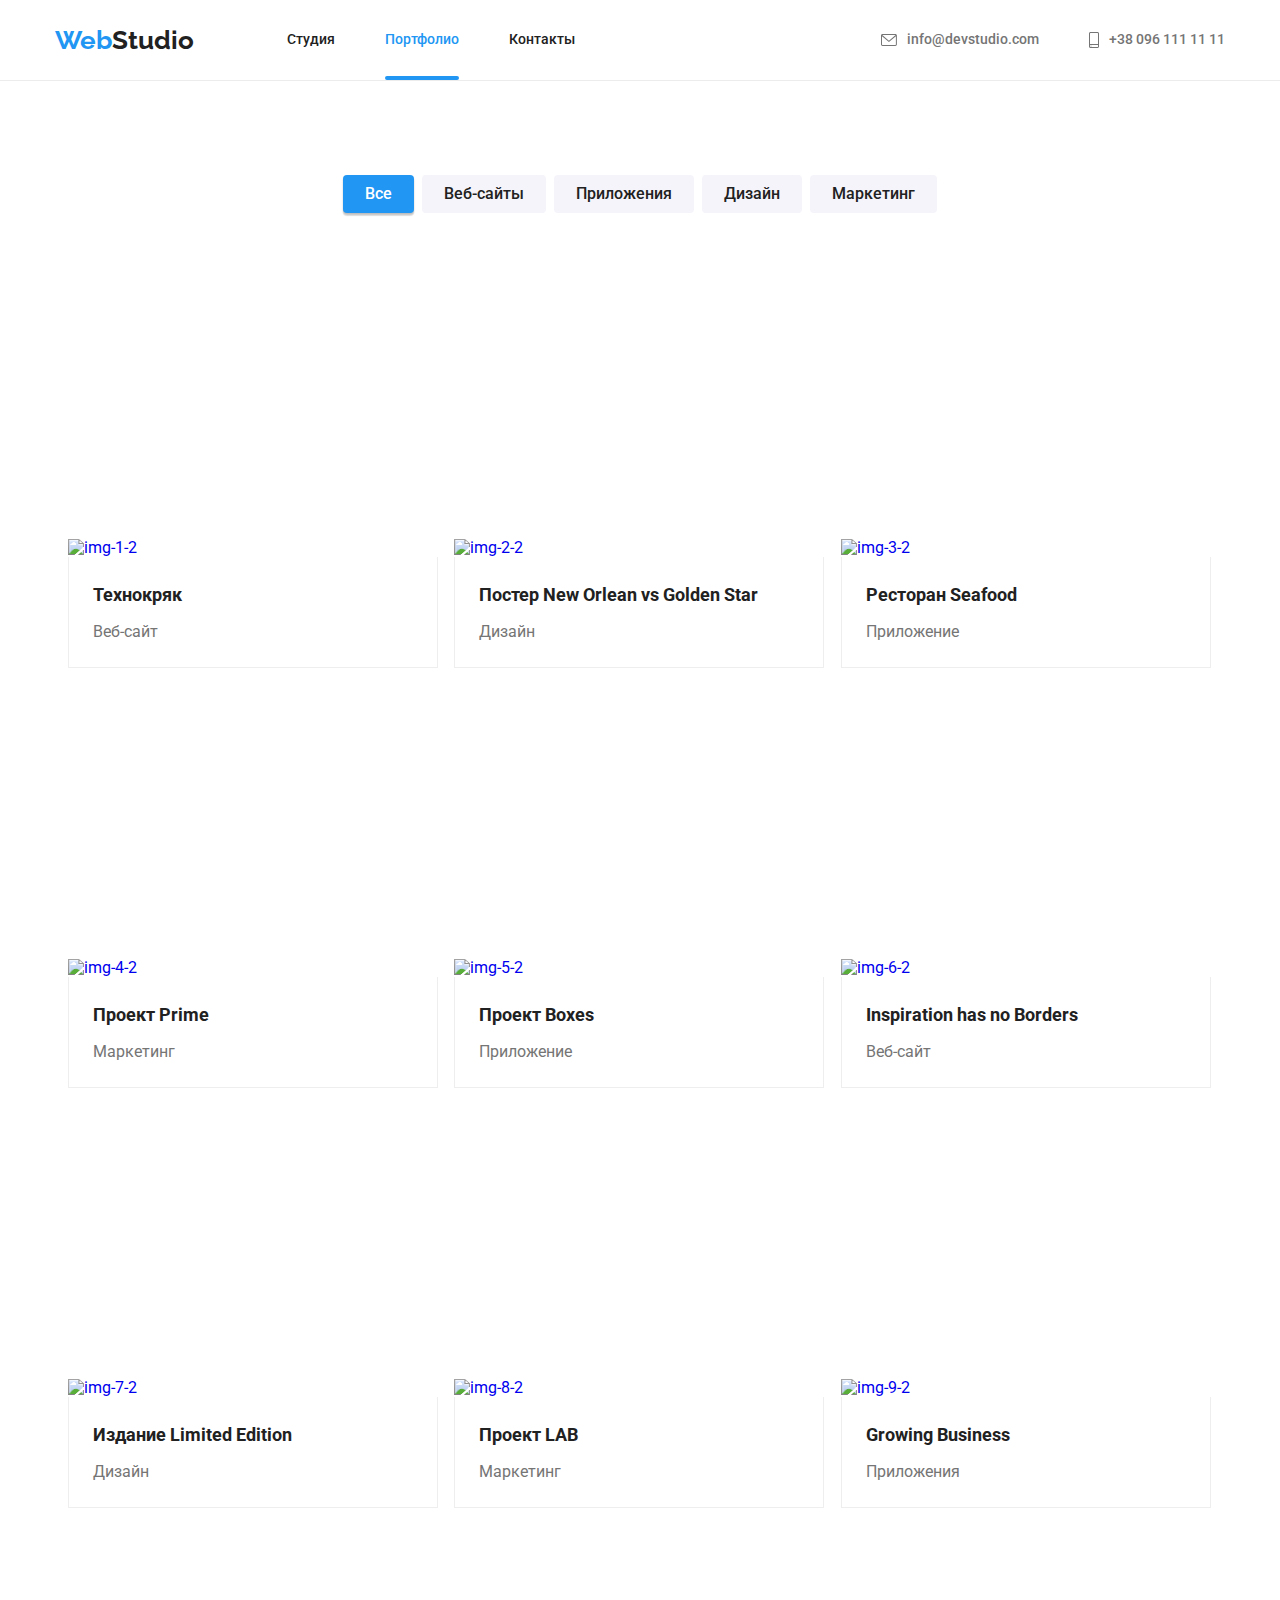
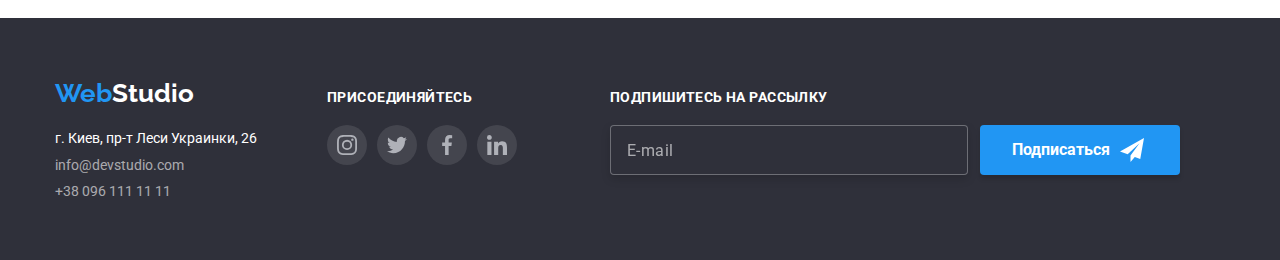
==== commit ef9ab9ae: "hw-8-5" ====
--- a/portfolio.html
+++ b/portfolio.html
@@ -84,7 +84,7 @@
         <li class="card__item">
             <a class="card__link" href="#">
                 <div class="card__thumb">
-            <img src="images/img-2-2.jpg" alt="img-2-2" width="370">
+            <img class="card__img" src="images/img-2-2.jpg" alt="img-2-2" width="370">
             <p class="card__text">Ресурс предлагает комплексные предложения с разным уровнем функционала и сервисов. Все это позволит посетителю получить
             исчерпывающие сведения о компании или частном лице.</p>
             </div>
@@ -97,7 +97,7 @@
         <li class="card__item">
             <a class="card__link" href="#">
                 <div class="card__thumb">
-            <img src="images/img-3-2.jpg" alt="img-3-2" width="370">
+            <img class="card__img" src="images/img-3-2.jpg" alt="img-3-2" width="370">
             <p class="card__text">Ресурс предлагает комплексные предложения с разным уровнем функционала и сервисов. Все это позволит посетителю получить
             исчерпывающие сведения о компании или частном лице.</p>
             </div>
@@ -110,7 +110,7 @@
         <li class="card__item">
             <a class="card__link" href="#">
                 <div class="card__thumb">
-            <img src="images/img-4-2.jpg" alt="img-4-2" width="370">
+            <img class="card__img" src="images/img-4-2.jpg" alt="img-4-2" width="370">
             <p class="card__text">Ресурс предлагает комплексные предложения с разным уровнем функционала и сервисов. Все это позволит посетителю получить
             исчерпывающие сведения о компании или частном лице.</p>
             </div>
@@ -123,7 +123,7 @@
         <li class="card__item">
             <a class="card__link" href="#">
                 <div class="card__thumb">
-            <img src="images/img-5-2.jpg" alt="img-5-2" width="370">
+            <img class="card__img" src="images/img-5-2.jpg" alt="img-5-2" width="370">
             <p class="card__text">Ресурс предлагает комплексные предложения с разным уровнем функционала и сервисов. Все это позволит посетителю получить
             исчерпывающие сведения о компании или частном лице.</p>
             </div>
@@ -136,7 +136,7 @@
         <li class="card__item">
             <a class="card__link" href="#">
                 <div class="card__thumb">
-            <img src="images/img-6-2.jpg" alt="img-6-2" width="370">
+            <img class="card__img" src="images/img-6-2.jpg" alt="img-6-2" width="370">
             <p class="card__text">Ресурс предлагает комплексные предложения с разным уровнем функционала и сервисов. Все это позволит посетителю получить
             исчерпывающие сведения о компании или частном лице.</p>
             </div>
@@ -149,7 +149,7 @@
         <li class="card__item">
             <a class="card__link" href="#">
                 <div class="card__thumb">
-            <img src="images/img-7-2.jpg" alt="img-7-2" width="370">
+            <img class="card__img" src="images/img-7-2.jpg" alt="img-7-2" width="370">
             <p class="card__text">Ресурс предлагает комплексные предложения с разным уровнем функционала и сервисов. Все это позволит посетителю получить
             исчерпывающие сведения о компании или частном лице.</p>
             </div>
@@ -162,7 +162,7 @@
         <li class="card__item">
             <a class="card__link" href="#">
                 <div class="card__thumb">
-            <img src="images/img-8-2.jpg" alt="img-8-2" width="370">
+            <img class="card__img" src="images/img-8-2.jpg" alt="img-8-2" width="370">
             <p class="card__text">Ресурс предлагает комплексные предложения с разным уровнем функционала и сервисов. Все это позволит посетителю получить
             исчерпывающие сведения о компании или частном лице.</p>
             </div>
@@ -175,7 +175,7 @@
         <li class="card__item">
             <a class="card__link" href="#">
                 <div class="card__thumb">
-            <img src="images/img-9-2.jpg" alt="img-9-2" width="370">
+            <img class="card__img" src="images/img-9-2.jpg" alt="img-9-2" width="370">
             <p class="card__text">Ресурс предлагает комплексные предложения с разным уровнем функционала и сервисов. Все это позволит посетителю получить
             исчерпывающие сведения о компании или частном лице.</p>
             </div>
@@ -252,14 +252,14 @@
 
     <div class="mobile-menu is-hidden" data-menu>
         <div class="mobile-menu__close-btn" data-menu-close>
-            <svg width="30" height="30">
+            <svg width="40" height="40">
                 <use href="./images/symbol-defs.svg#icon-close"></use>
             </svg>
         </div>
     
         <ul class="mobile-list">
-            <li class="mobile-list__item"><a href="./index.html" class="mobile-list__link current">Студия</a></li>
-            <li class="mobile-list__item"><a href="./portfolio.html" class="mobile-list__link">Портфолио</a></li>
+            <li class="mobile-list__item"><a href="./index.html" class="mobile-list__link">Студия</a></li>
+            <li class="mobile-list__item"><a href="./portfolio.html" class="mobile-list__link current">Портфолио</a></li>
             <li class="mobile-list__item"><a href="#" class="mobile-list__link">Контакты</a></li>
         </ul>
     
--- a/css/main.min.css
+++ b/css/main.min.css
@@ -1,2 +1,2 @@
-.about-us-section{width:100%}.title-about-us{margin-bottom:50px;margin-top:0;font-weight:700;font-size:36px;line-height:1.17;text-align:center;color:#212121}.about-us{display:-webkit-box;display:-ms-flexbox;display:flex;margin-top:0;margin-bottom:0;padding-left:0;gap:30px}.about-us__img{position:relative}.about-us__description{position:absolute;bottom:0;left:0;width:100%;height:70px;margin:0;padding-top:27px;padding-bottom:27px;background:rgba(47,48,58,0.8);font-weight:700;font-size:14px;line-height:16px;text-align:center;letter-spacing:0.03em;text-transform:uppercase;color:#fff}@media (max-width: 1199px){.about-us-section{display:none}}h1,h2,h3{margin:0;padding:0}body{background-color:#fff;font-family:"Roboto", sans-serif}.container{max-width:1200px;width:100%;padding-left:15px;padding-right:15px;margin:0 auto}ul{list-style:none}a{text-decoration:none}section{padding-top:94px;padding-bottom:94px}img{display:block}@media (max-width: 1199px){section{padding:60px 0}}.benefits-section{padding-bottom:0}.benefits{margin-top:0;margin-bottom:0;display:-webkit-box;display:-ms-flexbox;display:flex;padding-left:0;gap:30px;width:100%}.benefits__item{width:270px}.benefits__title{margin-top:0;margin-bottom:10px;color:#212121;font-weight:700;font-size:14px;text-transform:uppercase;line-height:1.14}.benefits__symbol{display:-webkit-box;display:-ms-flexbox;display:flex;-webkit-box-pack:center;-ms-flex-pack:center;justify-content:center;-webkit-box-align:center;-ms-flex-align:center;align-items:center;height:120px;background-color:#f5f4fa;margin-bottom:30px;border-radius:4px}.benefits__icon{width:70px;height:70px}.benefits__description{margin-top:0;margin-bottom:0;color:#757575;font-weight:400;font-size:14px;line-height:1.71}@media (max-width: 1199px){.benefits{-ms-flex-wrap:wrap;flex-wrap:wrap;-webkit-box-pack:center;-ms-flex-pack:center;justify-content:center}.benefits__item{width:354px}.benefits-section{padding-bottom:60px;padding-top:60px}}@media (max-width: 767px){.benefits{-webkit-box-orient:vertical;-webkit-box-direction:normal;-ms-flex-direction:column;flex-direction:column}.benefits__item{width:100%}.benefits__title{text-align:center}.benefits-section{padding-bottom:60px}}.button{padding:10px 32px;width:200px;cursor:pointer;color:#fff;background-color:#2196f3;font-weight:700;font-size:16px;-webkit-box-align:center;-ms-flex-align:center;align-items:center;text-align:center;line-height:1.88;-webkit-transition:background-color 250ms cubic-bezier(0.4, 0, 0.2, 1);transition:background-color 250ms cubic-bezier(0.4, 0, 0.2, 1);-webkit-box-shadow:0px 4px 4px rgba(0,0,0,0.15);box-shadow:0px 4px 4px rgba(0,0,0,0.15);border-radius:4px;border:none;display:block}.button:hover,.button:focus{background-color:#188ce8}.button__btn-submit{padding:10px;min-width:200px;margin:0 auto;cursor:pointer;color:#fff;background-color:#2196f3;font-weight:700;font-size:16px;-webkit-box-align:center;-ms-flex-align:center;align-items:center;text-align:center;line-height:1.88;-webkit-transition:background-color 250ms cubic-bezier(0.4, 0, 0.2, 1);transition:background-color 250ms cubic-bezier(0.4, 0, 0.2, 1)}.button__btn-submit:hover,.button__btn-submit:focus{background-color:#188ce8}.button__open-modal{margin:0 auto}footer{background:#2f303a;padding-top:60px;padding-bottom:60px}.foot{display:-webkit-box;display:-ms-flexbox;display:flex;-webkit-box-align:baseline;-ms-flex-align:baseline;align-items:baseline}.info-footer{display:block;padding-left:0;margin-top:0;margin-bottom:0}.info-footer__adress>a{display:inline-block;margin-bottom:9px;font-style:normal;font-weight:400;font-size:14px;line-height:1.17;color:#fff;-webkit-transition:color 250ms cubic-bezier(0.4, 0, 0.2, 1);transition:color 250ms cubic-bezier(0.4, 0, 0.2, 1)}.info-footer__adress>a:hover,.info-footer__adress>a:focus{color:#2196f3}.info-footer__mail>a{display:inline-block;margin-bottom:9px;font-style:normal;font-weight:400;font-size:14px;line-height:1.17;color:rgba(255,255,255,0.6);-webkit-transition:color 250ms cubic-bezier(0.4, 0, 0.2, 1);transition:color 250ms cubic-bezier(0.4, 0, 0.2, 1)}.info-footer__mail>a:hover,.info-footer__mail>a:focus{color:#2196f3}.info-footer__tel>a{display:inline-block;font-style:normal;font-weight:400;font-size:14px;line-height:1.17;color:rgba(255,255,255,0.6);-webkit-transition:color 250ms cubic-bezier(0.4, 0, 0.2, 1);transition:color 250ms cubic-bezier(0.4, 0, 0.2, 1)}.info-footer__tel>a:hover,.info-footer__tel>a:focus{color:#2196f3}.footer-sociale{margin-left:70px;padding:0}.title-sociale{font-style:normal;font-weight:700;font-size:14px;line-height:16px;letter-spacing:0.03em;text-transform:uppercase;margin-bottom:20px;color:#fff}.list-sociale{display:-webkit-box;display:-ms-flexbox;display:flex;margin:0;padding:0}.list-sociale li:not(:last-child){margin-right:10px}.list-sociale__link{display:-webkit-box;display:-ms-flexbox;display:flex;-webkit-box-pack:center;-ms-flex-pack:center;justify-content:center;-webkit-box-align:center;-ms-flex-align:center;align-items:center;width:40px;height:40px;background-color:rgba(255,255,255,0.1);border-radius:50%;color:#fff;-webkit-transition:background-color 250ms cubic-bezier(0.4, 0, 0.2, 1),color 250ms cubic-bezier(0.4, 0, 0.2, 1);transition:background-color 250ms cubic-bezier(0.4, 0, 0.2, 1),color 250ms cubic-bezier(0.4, 0, 0.2, 1)}.list-sociale__link:hover,.list-sociale__link:focus{color:#fff;background-color:#2196f3}.list-sociale__icon{width:20px;height:20px;fill:currentColor}.subscription{margin-left:93px}.subscription__title{font-style:normal;font-weight:700;font-size:14px;line-height:16px;letter-spacing:0.03em;text-transform:uppercase;margin-bottom:20px;color:#fff}.subscription__form{display:-webkit-box;display:-ms-flexbox;display:flex}.subscription__input{width:358px;height:50px;background:#2f303a;border:1px solid rgba(255,255,255,0.3);-webkit-box-sizing:border-box;box-sizing:border-box;-webkit-filter:drop-shadow(0px 4px 4px rgba(0,0,0,0.15));filter:drop-shadow(0px 4px 4px rgba(0,0,0,0.15));border-radius:4px;-webkit-transition:border 250ms cubic-bezier(0.4, 0, 0.2, 1);transition:border 250ms cubic-bezier(0.4, 0, 0.2, 1);font-weight:400;font-size:16px;line-height:20px;padding-left:16px;letter-spacing:0.03em;color:rgba(255,255,255,0.6)}.subscription__input:hover,.subscription__input:focus{border:1px solid #2196f3}.subscription__input::-webkit-input-placeholder{font-weight:400;font-size:16px;line-height:20px;display:-webkit-box;display:flex;-webkit-box-align:center;align-items:center;letter-spacing:0.03em;color:rgba(255,255,255,0.6)}.subscription__input:-ms-input-placeholder{font-weight:400;font-size:16px;line-height:20px;display:-ms-flexbox;display:flex;-ms-flex-align:center;align-items:center;letter-spacing:0.03em;color:rgba(255,255,255,0.6)}.subscription__input::-ms-input-placeholder{font-weight:400;font-size:16px;line-height:20px;display:-ms-flexbox;display:flex;-ms-flex-align:center;align-items:center;letter-spacing:0.03em;color:rgba(255,255,255,0.6)}.subscription__input::placeholder{font-weight:400;font-size:16px;line-height:20px;display:-webkit-box;display:-ms-flexbox;display:flex;-webkit-box-align:center;-ms-flex-align:center;align-items:center;letter-spacing:0.03em;color:rgba(255,255,255,0.6)}.subscription__button{display:-webkit-box;display:-ms-flexbox;display:flex;margin-left:12px;height:50px}.subscription__icon{margin-left:10px;fill:#fff}.subscription__svg{color:#fff}@media (max-width: 1199px){.foot{-ms-flex-wrap:wrap;flex-wrap:wrap;text-align:center;-ms-flex-pack:distribute;justify-content:space-around}.footer-sociale{margin:0}.subscription{width:100%;margin:0;padding-top:60px}.subscription__button{margin:0}.subscription__input{width:450px;margin-bottom:20px}.subscription__form{-webkit-box-orient:vertical;-webkit-box-direction:normal;-ms-flex-direction:column;flex-direction:column;-webkit-box-align:center;-ms-flex-align:center;align-items:center;text-align:center}}@media (max-width: 767px){.foot{-webkit-box-orient:vertical;-webkit-box-direction:normal;-ms-flex-direction:column;flex-direction:column;-webkit-box-align:center;-ms-flex-align:center;align-items:center;text-align:center}.footer-sociale{margin:0;padding-top:60px}.subscription__form{-webkit-box-orient:vertical;-webkit-box-direction:normal;-ms-flex-direction:column;flex-direction:column;-webkit-box-align:center;-ms-flex-align:center;align-items:center;text-align:center}.subscription__input{width:100%;margin-bottom:20px;padding:0 15px}.subscription{width:100%;margin:0;padding-top:60px}.subscription__button{margin:0}}.text-logo{display:inline-block;margin-bottom:20px;font-family:"Raleway";font-style:normal;font-weight:700;font-size:26px;line-height:1.19;color:#fff}.web-footer{color:#2196f3}.logo-header{font-family:"Raleway";font-style:normal;font-weight:700;font-size:26px;line-height:1.19;color:#212121}.web-header{color:#2196f3}@media (max-width: 767px){.logo-header{font-size:24px}}.main-banner{padding-top:200px;padding-bottom:200px;margin-top:0;text-align:center;text-align:center;background-image:-webkit-gradient(linear, left bottom, left top, from(rgba(47,48,58,0.4)), to(rgba(47,48,58,0.4))),url(../images/main-foto.jpg);background-image:linear-gradient(to top, rgba(47,48,58,0.4), rgba(47,48,58,0.4)),url(../images/main-foto.jpg);background-repeat:no-repeat;background-size:cover;background-position:center;width:100%;height:auto;margin-left:auto;margin-right:auto}.main-text{width:696px;margin-bottom:30px;margin-right:auto;margin-left:auto;margin-top:0;text-align:center;font-weight:900;font-size:44px;line-height:1.36;letter-spacing:0.06em;text-transform:uppercase;color:#fff}@media (max-width: 767px){.main-text{font-size:26px;width:100%}.main-banner{background-image:-webkit-gradient(linear, left bottom, left top, from(rgba(47,48,58,0.4)), to(rgba(47,48,58,0.4))),url(../../images/main-baner-mobile.jpg);background-image:linear-gradient(to top, rgba(47,48,58,0.4), rgba(47,48,58,0.4)),url(../../images/main-baner-mobile.jpg);background-repeat:no-repeat;background-size:cover;background-position:center}}.mobile-menu{position:fixed;top:0;left:0;display:-webkit-box;display:-ms-flexbox;display:flex;-webkit-box-orient:vertical;-webkit-box-direction:normal;-ms-flex-direction:column;flex-direction:column;-webkit-box-pack:justify;-ms-flex-pack:justify;justify-content:space-between;width:100vw;height:100vh;padding:40px 48px;background-color:#fff;-webkit-box-shadow:0px 4px 8px rgba(0,0,0,0.04),0px 2px 4px rgba(0,0,0,0.08),0px 1px 3px rgba(0,0,0,0.16);box-shadow:0px 4px 8px rgba(0,0,0,0.04),0px 2px 4px rgba(0,0,0,0.08),0px 1px 3px rgba(0,0,0,0.16)}.mobile-menu.is-hidden{display:none}.mobile-menu__close-btn{width:30px;height:30px;background-color:#fff}.mobile-menu__close-btn{position:absolute;right:15px;top:10px}.mobile-list{display:-webkit-box;display:-ms-flexbox;display:flex;-webkit-box-orient:vertical;-webkit-box-direction:normal;-ms-flex-direction:column;flex-direction:column;-webkit-box-pack:justify;-ms-flex-pack:justify;justify-content:space-between;margin:0;padding-left:0;gap:32px}.mobile-list__link{display:block;color:#212121;font-size:40px;font-weight:500;line-height:1.14;-webkit-transition:color 250ms cubic-bezier(0.4, 0, 0.2, 1);transition:color 250ms cubic-bezier(0.4, 0, 0.2, 1)}.mobile-list__link:hover,.mobile-list__link:focus{color:#2196f3}.mobile-list .current{color:#2196f3}.mobile-info{display:-webkit-box;display:-ms-flexbox;display:flex;-ms-flex-wrap:wrap;flex-wrap:wrap;margin:0;padding-left:0;gap:32px}.mobile-info__tel{font-size:34px;font-weight:500;line-height:40px;letter-spacing:0.02em;color:#2196f3}.mobile-info__mail{font-weight:500;font-size:24px;line-height:28px;letter-spacing:0.02em;color:#757575}.mobile-sociale{padding-top:64px}.mobile-sociale__list{display:-webkit-box;display:-ms-flexbox;display:flex;-ms-flex-wrap:wrap;flex-wrap:wrap;margin:0;padding:0}.mobile-sociale__item:not(:last-child){border-right:1px solid rgba(33,33,33,0.2)}.mobile-sociale__link{font-weight:500;font-size:18px;line-height:22px;letter-spacing:0.02em;color:#2196f3;padding:0 10px}.backdrop{position:fixed;width:100vw;height:100vh;top:0;left:0;background:rgba(0,0,0,0.2);will-change:visibility, opacity;-webkit-transition:visibility 250ms cubic-bezier(0.4, 0, 0.2, 1),opacity 250ms cubic-bezier(0.4, 0, 0.2, 1);transition:visibility 250ms cubic-bezier(0.4, 0, 0.2, 1),opacity 250ms cubic-bezier(0.4, 0, 0.2, 1);padding:0 15px;display:-webkit-box;display:-ms-flexbox;display:flex;-webkit-box-pack:center;-ms-flex-pack:center;justify-content:center;-webkit-box-align:center;-ms-flex-align:center;align-items:center}.backdrop.is-hidden{visibility:hidden;opacity:0;pointer-events:none}.modal{position:relative;width:100%;max-width:528px;border-radius:4px;background:#fff}.close-icon{position:absolute;top:8px;right:8px;display:-webkit-box;display:-ms-flexbox;display:flex;-webkit-box-pack:center;-ms-flex-pack:center;justify-content:center;-webkit-box-align:center;-ms-flex-align:center;align-items:center;background-color:#fff;width:30px;height:30px;border:1px solid rgba(0,0,0,0.1);border-radius:50%;cursor:pointer;-webkit-transition:fill 250ms cubic-bezier(0.4, 0, 0.2, 1);transition:fill 250ms cubic-bezier(0.4, 0, 0.2, 1)}.close-icon:hover,.close-icon:focus{fill:#2196f3}.data-user{padding:40px}.form-order{margin-bottom:20px}.title-order{margin-bottom:12px;color:#212121;font-weight:700;font-size:20px;line-height:1.15;text-align:center}.form-field{display:-webkit-box;display:-ms-flexbox;display:flex;-webkit-box-orient:vertical;-webkit-box-direction:normal;-ms-flex-direction:column;flex-direction:column}.form-field:not(:last-child){margin-bottom:10px}.form-field label{margin-bottom:4px;color:#757575;font-size:12px;line-height:1.167;letter-spacing:0.01em}.form-field input{width:100%;height:40px;border:1px solid rgba(33,33,33,0.2);-webkit-box-sizing:border-box;box-sizing:border-box;border-radius:4px;padding-left:42px}.input-wrap{position:relative;color:#212121}.input-wrap input:focus,.input-wrap input:focus-visible{border:1px solid #2196f3;outline:none}.input-wrap input:focus ~ .icon-form{color:#2196f3}.icon-form{position:absolute;top:50%;left:12px;-webkit-transform:translateY(-50%);transform:translateY(-50%);width:18px;height:18px;fill:currentColor}.comment-user{width:100%;height:120px;resize:none;border:1px solid rgba(33,33,33,0.2);-webkit-box-sizing:border-box;box-sizing:border-box;border-radius:4px;padding:12px 16px;font-size:12px;line-height:1.167;letter-spacing:0.01em}.comment-user:focus,.comment-user:focus-visible{border:1px solid #2196f3;outline:none}.comment-user::-webkit-input-placeholder{color:rgba(117,117,117,0.5)}.comment-user:-ms-input-placeholder{color:rgba(117,117,117,0.5)}.comment-user::-ms-input-placeholder{color:rgba(117,117,117,0.5)}.comment-user::placeholder{color:rgba(117,117,117,0.5)}.accept-rule{display:-webkit-box;display:-ms-flexbox;display:flex;-webkit-box-pack:center;-ms-flex-pack:center;justify-content:center;position:relative;-webkit-box-align:center;-ms-flex-align:center;align-items:center;margin-bottom:30px;color:#757575;font-size:14px;line-height:1.714}.checkbox{position:absolute;width:1px;height:1px;margin:-1px;border:0;padding:0;white-space:nowrap;-webkit-clip-path:inset(100%);clip-path:inset(100%);clip:rect(0 0 0 0);overflow:hidden}.checkbox:checked+.icon-checkbox{background-color:#2196f3;border:2px solid #2196f3}.checkbox:checked ~ .icon-check{fill-opacity:1;stroke-opacity:1}.icon-checkbox{display:inline-block;margin-right:7px;width:16px;height:15px;background-color:#fff;border:2px solid #212121;border-radius:2px}.icon-check{position:absolute;top:50%;left:12px;-webkit-transform:translate(75%, -50%);transform:translate(75%, -50%);width:16px;height:15px;fill-opacity:0;stroke-opacity:0}.contract{margin-left:5px;text-decoration:underline;text-underline-position:under;color:#2196f3;font-size:14px;line-height:1.714}@media (max-width: 767px){.accept-rule,.contract{font-size:12px}}.page-header{background-color:#fff;border-bottom:1px solid #ececec;width:100%}.header-all{display:-webkit-box;display:-ms-flexbox;display:flex;-webkit-box-align:center;-ms-flex-align:center;align-items:center;min-height:80px}.site-nav{display:-webkit-box;display:-ms-flexbox;display:flex;margin-left:93px;margin-top:0;margin-bottom:0;padding-left:0;gap:50px}.site-nav__link{display:block;padding-top:32px;padding-bottom:32px;color:#212121;font-size:14px;font-weight:500;line-height:1.14;-webkit-transition:color 250ms cubic-bezier(0.4, 0, 0.2, 1);transition:color 250ms cubic-bezier(0.4, 0, 0.2, 1)}.site-nav__link:hover,.site-nav__link:focus{color:#2196f3}.site-nav .current{color:#2196f3;font-size:14px;font-weight:500;line-height:1.14;position:relative}.site-nav .current::after{content:"";position:absolute;bottom:0;left:0;width:100%;border:2px solid #2196f3;border-radius:2px;background-color:#2196f3}.auth-nav{display:-webkit-box;display:-ms-flexbox;display:flex;-webkit-box-pack:end;-ms-flex-pack:end;justify-content:flex-end;margin-left:auto;margin-top:0;margin-bottom:0;padding-left:0;gap:50px}.auth-nav__link{display:-webkit-box;display:-ms-flexbox;display:flex;-webkit-box-pack:center;-ms-flex-pack:center;justify-content:center;-webkit-box-align:center;-ms-flex-align:center;align-items:center;padding-top:32px;padding-bottom:32px;color:#757575;font-size:14px;font-weight:500;line-height:1.14;-webkit-transition:color 250ms cubic-bezier(0.4, 0, 0.2, 1);transition:color 250ms cubic-bezier(0.4, 0, 0.2, 1)}.auth-nav__link:hover,.auth-nav__link:focus{color:#2196f3}.auth-nav__icon-mail{display:block;width:16px;height:12px;margin-right:10px;fill:currentColor}.auth-nav__icon-tel{display:block;width:10px;height:16px;margin-right:10px;fill:currentColor}.menu-burger{display:none;width:40px;height:40px;padding:12px 8px;margin:0}.menu-burger__line{background-color:#212121;width:100%;height:2.6px;display:block}.menu-burger__line:not(:last-child){margin-bottom:4px}.menu-burger:hover .menu-burger__line{background-color:#2196f3}@media (max-width: 1199px){.header-all{min-height:80px}.auth-nav{-webkit-box-orient:vertical;-webkit-box-direction:normal;-ms-flex-direction:column;flex-direction:column;gap:10px}.auth-nav__link{padding:0;-webkit-box-pack:start;-ms-flex-pack:start;justify-content:flex-start}}@media (max-width: 767px){.header-all{min-height:60px;-webkit-box-pack:justify;-ms-flex-pack:justify;justify-content:space-between;padding:0 15px}.site-nav,.auth-nav{display:none}.menu-burger{display:block}}.partners-title{margin-top:0;margin-bottom:50px;font-weight:700;font-size:36px;line-height:1.17;text-align:center;color:#212121}.partners{display:-webkit-box;display:-ms-flexbox;display:flex;margin:0;padding:0;gap:30px}.partners__logo{display:-webkit-box;display:-ms-flexbox;display:flex;-webkit-box-pack:center;-ms-flex-pack:center;justify-content:center;-webkit-box-align:center;-ms-flex-align:center;align-items:center;width:100%;height:100%;border:1px solid #afb1b8;border-radius:4px;text-align:center;color:#afb1b8;-webkit-transition:color 250ms cubic-bezier(0.4, 0, 0.2, 1),border 250ms cubic-bezier(0.4, 0, 0.2, 1);transition:color 250ms cubic-bezier(0.4, 0, 0.2, 1),border 250ms cubic-bezier(0.4, 0, 0.2, 1)}.partners__logo:hover,.partners__logo:focus{color:#2196f3;border:1px solid #2196f3}.partners__icon{width:106px;height:60px;fill:currentColor}.partners__list-element{width:100%}@media (max-width: 1199px){.partners{-ms-flex-wrap:wrap;flex-wrap:wrap}.partners__list-element{width:226px;height:92px}}@media (max-width: 767px){.partners{-ms-flex-wrap:wrap;flex-wrap:wrap}.partners__list-element{width:calc(50% - 15px)}.partners-title{font-size:28px;margin-bottom:30px}}.hidden{display:none}.button-nav{display:-webkit-box;display:-ms-flexbox;display:flex;-webkit-box-pack:center;-ms-flex-pack:center;justify-content:center;-webkit-box-align:center;-ms-flex-align:center;align-items:center;margin-top:0;margin-bottom:50px;margin-left:auto;margin-right:auto;padding-left:0;gap:8px}.button-nav__button{padding:6px 22px;width:-webkit-max-content;width:-moz-max-content;width:max-content;border:0;-webkit-box-shadow:none;box-shadow:none;background:#f5f4fa;font-weight:500;font-size:16px;line-height:1.63;text-align:center;color:#212121;-webkit-transition:color 250ms cubic-bezier(0.4, 0, 0.2, 1),background-color 250ms cubic-bezier(0.4, 0, 0.2, 1),border-radius 250ms cubic-bezier(0.4, 0, 0.2, 1),-webkit-box-shadow 250ms cubic-bezier(0.4, 0, 0.2, 1);transition:color 250ms cubic-bezier(0.4, 0, 0.2, 1),background-color 250ms cubic-bezier(0.4, 0, 0.2, 1),border-radius 250ms cubic-bezier(0.4, 0, 0.2, 1),-webkit-box-shadow 250ms cubic-bezier(0.4, 0, 0.2, 1);transition:color 250ms cubic-bezier(0.4, 0, 0.2, 1),background-color 250ms cubic-bezier(0.4, 0, 0.2, 1),box-shadow 250ms cubic-bezier(0.4, 0, 0.2, 1),border-radius 250ms cubic-bezier(0.4, 0, 0.2, 1);transition:color 250ms cubic-bezier(0.4, 0, 0.2, 1),background-color 250ms cubic-bezier(0.4, 0, 0.2, 1),box-shadow 250ms cubic-bezier(0.4, 0, 0.2, 1),border-radius 250ms cubic-bezier(0.4, 0, 0.2, 1),-webkit-box-shadow 250ms cubic-bezier(0.4, 0, 0.2, 1)}.button-nav__button:hover,.button-nav__button:focus{outline:none;background-color:#2196f3;color:#fff;-webkit-box-shadow:0px 3px 1px rgba(0,0,0,0.1),0px 1px 2px rgba(0,0,0,0.08),0px 2px 2px rgba(0,0,0,0.12);box-shadow:0px 3px 1px rgba(0,0,0,0.1),0px 1px 2px rgba(0,0,0,0.08),0px 2px 2px rgba(0,0,0,0.12);border-radius:4px}.button-nav .current{background-color:#2196f3;color:#fff;-webkit-box-shadow:0px 3px 1px rgba(0,0,0,0.1),0px 1px 2px rgba(0,0,0,0.08),0px 2px 2px rgba(0,0,0,0.12);box-shadow:0px 3px 1px rgba(0,0,0,0.1),0px 1px 2px rgba(0,0,0,0.08),0px 2px 2px rgba(0,0,0,0.12)}p{margin:0;padding:0}.card{display:-webkit-box;display:-ms-flexbox;display:flex;-ms-flex-wrap:wrap;flex-wrap:wrap;padding-left:0;gap:15px}.card__link{display:block;max-width:370px;text-decoration:none;-webkit-transition:-webkit-box-shadow 250ms cubic-bezier(0.4, 0, 0.2, 1);transition:-webkit-box-shadow 250ms cubic-bezier(0.4, 0, 0.2, 1);transition:box-shadow 250ms cubic-bezier(0.4, 0, 0.2, 1);transition:box-shadow 250ms cubic-bezier(0.4, 0, 0.2, 1), -webkit-box-shadow 250ms cubic-bezier(0.4, 0, 0.2, 1)}.card__text{position:absolute;top:0;left:0;bottom:0;display:-webkit-box;display:-ms-flexbox;display:flex;-webkit-box-align:center;-ms-flex-align:center;align-items:center;padding:0 24px;font-weight:400;font-size:18px;line-height:1.56;color:#fff;background-color:rgba(33,150,243,0.9);-webkit-transform:translateY(100%);transform:translateY(100%);-webkit-transition:-webkit-transform 250ms cubic-bezier(0.4, 0, 0.2, 1);transition:-webkit-transform 250ms cubic-bezier(0.4, 0, 0.2, 1);transition:transform 250ms cubic-bezier(0.4, 0, 0.2, 1);transition:transform 250ms cubic-bezier(0.4, 0, 0.2, 1), -webkit-transform 250ms cubic-bezier(0.4, 0, 0.2, 1)}.card__thumb{position:relative;height:294px;overflow:hidden}.card__img{height:auto;width:100%}.card__link:hover .card__text{-webkit-transform:translateY(0);transform:translateY(0)}.card__link:hover,.card__link:focus{-webkit-box-shadow:0px 1px 1px rgba(0,0,0,0.12),0px 4px 4px rgba(0,0,0,0.06),1px 4px 6px rgba(0,0,0,0.16);box-shadow:0px 1px 1px rgba(0,0,0,0.12),0px 4px 4px rgba(0,0,0,0.06),1px 4px 6px rgba(0,0,0,0.16)}.card__description{padding:20px 24px;border-left:1px solid #eeeeee;border-bottom:1px solid #eeeeee;border-right:1px solid #eeeeee}.card__title{margin-bottom:4px;font-weight:700;font-size:18px;line-height:2;color:#212121;background:#fff}.card__meta{margin:0;font-weight:400;font-size:16px;line-height:1.88;background:#fff;color:#757575}@media (max-width: 767px){.header-all{min-height:60px;-webkit-box-align:center;-ms-flex-align:center;align-items:center}.site-nav,.auth-nav{display:none}.menu-burger{display:block;margin:0}.button-nav{-ms-flex-wrap:wrap;flex-wrap:wrap;margin-bottom:40px;-webkit-box-pack:start;-ms-flex-pack:start;justify-content:start}.card__thumb{display:-webkit-box;display:-ms-flexbox;display:flex;-webkit-box-orient:vertical;-webkit-box-direction:normal;-ms-flex-direction:column;flex-direction:column;width:100%;margin:0}.card__link{max-width:100%}.card__description{width:100%}.card__item{width:100%}}.sociale{display:-webkit-box;display:-ms-flexbox;display:flex;-webkit-box-pack:center;-ms-flex-pack:center;justify-content:center;-webkit-box-align:center;-ms-flex-align:center;align-items:center}.sociale-team{display:-webkit-box;display:-ms-flexbox;display:flex;margin:0;padding:0}.sociale-team__link{display:-webkit-box;display:-ms-flexbox;display:flex;-webkit-box-pack:center;-ms-flex-pack:center;justify-content:center;-webkit-box-align:center;-ms-flex-align:center;align-items:center;width:40px;height:40px;background-color:#fff;border-radius:50%;color:#afb1b8;-webkit-transition:background-color 250ms cubic-bezier(0.4, 0, 0.2, 1),color 250ms cubic-bezier(0.4, 0, 0.2, 1);transition:background-color 250ms cubic-bezier(0.4, 0, 0.2, 1),color 250ms cubic-bezier(0.4, 0, 0.2, 1)}.sociale-team__link:hover,.sociale-team__link:focus{color:#fff;background-color:#2196f3}.sociale-team li:not(:last-child){margin-right:10px}.sociale-team__icon{width:20px;height:20px;fill:currentColor}.team{background-color:#f5f4fa}.text-team{margin-top:0;margin-bottom:50px;font-weight:700;font-size:36px;line-height:1.17;text-align:center;color:#212121}.team-name{display:-webkit-box;display:-ms-flexbox;display:flex;margin-top:0;margin-bottom:0;padding-left:0;gap:30px}.team-name__item{-webkit-box-shadow:0px 1px 3px rgba(0,0,0,0.12),0px 1px 1px rgba(0,0,0,0.14),0px 2px 1px rgba(0,0,0,0.2);box-shadow:0px 1px 3px rgba(0,0,0,0.12),0px 1px 1px rgba(0,0,0,0.14),0px 2px 1px rgba(0,0,0,0.2)}.name-description{padding-top:30px;padding-bottom:30px;background-color:#fff}.name-description__name{margin-top:0;margin-bottom:0;font-weight:500;font-size:16px;line-height:1.19;color:#212121;text-align:center}.name-description__profession{margin-top:16px;margin-bottom:16px;font-weight:400;font-size:16px;line-height:1.19;color:#757575;text-align:center}@media (max-width: 1199px){.text-team{font-size:28px;margin-bottom:30px}.team-name{-ms-flex-wrap:wrap;flex-wrap:wrap}.team-name__item{width:calc(50% - 15px)}.team-name__item img{width:100%;height:auto}}@media (max-width: 767px){.team-name{-webkit-box-orient:vertical;-webkit-box-direction:normal;-ms-flex-direction:column;flex-direction:column}.team-name__item{width:100%}.team-name__item img{width:100%;height:auto}.text-team{font-size:28px;margin-bottom:30px}}
+.about-us-section{width:100%}.title-about-us{margin-bottom:50px;margin-top:0;font-weight:700;font-size:36px;line-height:1.17;text-align:center;color:#212121}.about-us{display:-webkit-box;display:-ms-flexbox;display:flex;margin-top:0;margin-bottom:0;padding-left:0;gap:30px}.about-us__img{position:relative}.about-us__description{position:absolute;bottom:0;left:0;width:100%;height:70px;margin:0;padding-top:27px;padding-bottom:27px;background:rgba(47,48,58,0.8);font-weight:700;font-size:14px;line-height:16px;text-align:center;letter-spacing:0.03em;text-transform:uppercase;color:#fff}@media (max-width: 1199px){.about-us-section{display:none}}h1,h2,h3{margin:0;padding:0}body{background-color:#fff;font-family:"Roboto", sans-serif}.container{max-width:1200px;width:100%;padding-left:15px;padding-right:15px;margin:0 auto}p{margin:0;padding:0}ul{list-style:none}a{text-decoration:none}section{padding-top:94px;padding-bottom:94px}img{display:block}@media (max-width: 1199px){section{padding:60px 0}}.benefits-section{padding-bottom:0}.benefits{margin-top:0;margin-bottom:0;display:-webkit-box;display:-ms-flexbox;display:flex;padding-left:0;gap:30px;width:100%}.benefits__item{width:270px}.benefits__title{margin-top:0;margin-bottom:10px;color:#212121;font-weight:700;font-size:14px;text-transform:uppercase;line-height:1.14}.benefits__symbol{display:-webkit-box;display:-ms-flexbox;display:flex;-webkit-box-pack:center;-ms-flex-pack:center;justify-content:center;-webkit-box-align:center;-ms-flex-align:center;align-items:center;height:120px;background-color:#f5f4fa;margin-bottom:30px;border-radius:4px}.benefits__icon{width:70px;height:70px}.benefits__description{margin-top:0;margin-bottom:0;color:#757575;font-weight:400;font-size:14px;line-height:1.71}@media (max-width: 1199px){.benefits{-ms-flex-wrap:wrap;flex-wrap:wrap;-webkit-box-pack:center;-ms-flex-pack:center;justify-content:center}.benefits__item{width:354px}.benefits-section{padding-bottom:60px;padding-top:60px}}@media (max-width: 767px){.benefits{-webkit-box-orient:vertical;-webkit-box-direction:normal;-ms-flex-direction:column;flex-direction:column}.benefits__item{width:100%}.benefits__title{text-align:center}.benefits-section{padding-bottom:60px}}.button{padding:10px 32px;width:200px;cursor:pointer;color:#fff;background-color:#2196f3;font-weight:700;font-size:16px;-webkit-box-align:center;-ms-flex-align:center;align-items:center;text-align:center;line-height:1.88;-webkit-transition:background-color 250ms cubic-bezier(0.4, 0, 0.2, 1);transition:background-color 250ms cubic-bezier(0.4, 0, 0.2, 1);-webkit-box-shadow:0px 4px 4px rgba(0,0,0,0.15);box-shadow:0px 4px 4px rgba(0,0,0,0.15);border-radius:4px;border:none;display:block}.button:hover,.button:focus{background-color:#188ce8}.button__btn-submit{padding:10px;min-width:200px;margin:0 auto;cursor:pointer;color:#fff;background-color:#2196f3;font-weight:700;font-size:16px;-webkit-box-align:center;-ms-flex-align:center;align-items:center;text-align:center;line-height:1.88;-webkit-transition:background-color 250ms cubic-bezier(0.4, 0, 0.2, 1);transition:background-color 250ms cubic-bezier(0.4, 0, 0.2, 1)}.button__btn-submit:hover,.button__btn-submit:focus{background-color:#188ce8}.button__open-modal{margin:0 auto}footer{background:#2f303a;padding-top:60px;padding-bottom:60px}.foot{display:-webkit-box;display:-ms-flexbox;display:flex;-webkit-box-align:baseline;-ms-flex-align:baseline;align-items:baseline}.info-footer{display:block;padding-left:0;margin-top:0;margin-bottom:0}.info-footer__adress>a{display:inline-block;margin-bottom:9px;font-style:normal;font-weight:400;font-size:14px;line-height:1.17;color:#fff;-webkit-transition:color 250ms cubic-bezier(0.4, 0, 0.2, 1);transition:color 250ms cubic-bezier(0.4, 0, 0.2, 1)}.info-footer__adress>a:hover,.info-footer__adress>a:focus{color:#2196f3}.info-footer__mail>a{display:inline-block;margin-bottom:9px;font-style:normal;font-weight:400;font-size:14px;line-height:1.17;color:rgba(255,255,255,0.6);-webkit-transition:color 250ms cubic-bezier(0.4, 0, 0.2, 1);transition:color 250ms cubic-bezier(0.4, 0, 0.2, 1)}.info-footer__mail>a:hover,.info-footer__mail>a:focus{color:#2196f3}.info-footer__tel>a{display:inline-block;font-style:normal;font-weight:400;font-size:14px;line-height:1.17;color:rgba(255,255,255,0.6);-webkit-transition:color 250ms cubic-bezier(0.4, 0, 0.2, 1);transition:color 250ms cubic-bezier(0.4, 0, 0.2, 1)}.info-footer__tel>a:hover,.info-footer__tel>a:focus{color:#2196f3}.footer-sociale{margin-left:70px;padding:0}.title-sociale{font-style:normal;font-weight:700;font-size:14px;line-height:16px;letter-spacing:0.03em;text-transform:uppercase;margin-bottom:20px;color:#fff}.list-sociale{display:-webkit-box;display:-ms-flexbox;display:flex;margin:0;padding:0}.list-sociale li:not(:last-child){margin-right:10px}.list-sociale__link{display:-webkit-box;display:-ms-flexbox;display:flex;-webkit-box-pack:center;-ms-flex-pack:center;justify-content:center;-webkit-box-align:center;-ms-flex-align:center;align-items:center;width:40px;height:40px;background-color:rgba(255,255,255,0.1);border-radius:50%;color:#fff;-webkit-transition:background-color 250ms cubic-bezier(0.4, 0, 0.2, 1),color 250ms cubic-bezier(0.4, 0, 0.2, 1);transition:background-color 250ms cubic-bezier(0.4, 0, 0.2, 1),color 250ms cubic-bezier(0.4, 0, 0.2, 1)}.list-sociale__link:hover,.list-sociale__link:focus{color:#fff;background-color:#2196f3}.list-sociale__icon{width:20px;height:20px;fill:currentColor}.subscription{margin-left:93px}.subscription__title{font-style:normal;font-weight:700;font-size:14px;line-height:16px;letter-spacing:0.03em;text-transform:uppercase;margin-bottom:20px;color:#fff}.subscription__form{display:-webkit-box;display:-ms-flexbox;display:flex}.subscription__input{width:358px;height:50px;background:#2f303a;border:1px solid rgba(255,255,255,0.3);-webkit-box-sizing:border-box;box-sizing:border-box;-webkit-filter:drop-shadow(0px 4px 4px rgba(0,0,0,0.15));filter:drop-shadow(0px 4px 4px rgba(0,0,0,0.15));border-radius:4px;-webkit-transition:border 250ms cubic-bezier(0.4, 0, 0.2, 1);transition:border 250ms cubic-bezier(0.4, 0, 0.2, 1);font-weight:400;font-size:16px;line-height:20px;padding-left:16px;letter-spacing:0.03em;color:rgba(255,255,255,0.6)}.subscription__input:hover,.subscription__input:focus{border:1px solid #2196f3}.subscription__input::-webkit-input-placeholder{font-weight:400;font-size:16px;line-height:20px;display:-webkit-box;display:flex;-webkit-box-align:center;align-items:center;letter-spacing:0.03em;color:rgba(255,255,255,0.6)}.subscription__input:-ms-input-placeholder{font-weight:400;font-size:16px;line-height:20px;display:-ms-flexbox;display:flex;-ms-flex-align:center;align-items:center;letter-spacing:0.03em;color:rgba(255,255,255,0.6)}.subscription__input::-ms-input-placeholder{font-weight:400;font-size:16px;line-height:20px;display:-ms-flexbox;display:flex;-ms-flex-align:center;align-items:center;letter-spacing:0.03em;color:rgba(255,255,255,0.6)}.subscription__input::placeholder{font-weight:400;font-size:16px;line-height:20px;display:-webkit-box;display:-ms-flexbox;display:flex;-webkit-box-align:center;-ms-flex-align:center;align-items:center;letter-spacing:0.03em;color:rgba(255,255,255,0.6)}.subscription__button{display:-webkit-box;display:-ms-flexbox;display:flex;margin-left:12px;height:50px}.subscription__icon{margin-left:10px;fill:#fff}.subscription__svg{color:#fff}@media (max-width: 1199px){.foot{-ms-flex-wrap:wrap;flex-wrap:wrap;text-align:center;-ms-flex-pack:distribute;justify-content:space-around}.footer-sociale{margin:0}.subscription{width:100%;margin:0;padding-top:60px}.subscription__button{margin:0}.subscription__input{width:450px;margin-bottom:20px}.subscription__form{-webkit-box-orient:vertical;-webkit-box-direction:normal;-ms-flex-direction:column;flex-direction:column;-webkit-box-align:center;-ms-flex-align:center;align-items:center;text-align:center}}@media (max-width: 767px){.foot{-webkit-box-orient:vertical;-webkit-box-direction:normal;-ms-flex-direction:column;flex-direction:column;-webkit-box-align:center;-ms-flex-align:center;align-items:center;text-align:center}.footer-sociale{margin:0;padding-top:60px}.subscription__form{-webkit-box-orient:vertical;-webkit-box-direction:normal;-ms-flex-direction:column;flex-direction:column;-webkit-box-align:center;-ms-flex-align:center;align-items:center;text-align:center}.subscription__input{width:100%;margin-bottom:20px;padding:0 15px}.subscription{width:100%;margin:0;padding-top:60px}.subscription__button{margin:0}}.text-logo{display:inline-block;margin-bottom:20px;font-family:"Raleway";font-style:normal;font-weight:700;font-size:26px;line-height:1.19;color:#fff}.web-footer{color:#2196f3}.logo-header{font-family:"Raleway";font-style:normal;font-weight:700;font-size:26px;line-height:1.19;color:#212121}.web-header{color:#2196f3}@media (max-width: 767px){.logo-header{font-size:24px}}.main-banner{padding-top:200px;padding-bottom:200px;margin-top:0;text-align:center;text-align:center;background-image:-webkit-gradient(linear, left bottom, left top, from(rgba(47,48,58,0.4)), to(rgba(47,48,58,0.4))),url(../images/main-foto.jpg);background-image:linear-gradient(to top, rgba(47,48,58,0.4), rgba(47,48,58,0.4)),url(../images/main-foto.jpg);background-repeat:no-repeat;background-size:cover;background-position:center;width:100%;height:auto;margin-left:auto;margin-right:auto}.main-text{width:696px;margin-bottom:30px;margin-right:auto;margin-left:auto;margin-top:0;text-align:center;font-weight:900;font-size:44px;line-height:1.36;letter-spacing:0.06em;text-transform:uppercase;color:#fff}@media (max-width: 767px){.main-text{font-size:26px;width:100%}.main-banner{background-image:-webkit-gradient(linear, left bottom, left top, from(rgba(47,48,58,0.4)), to(rgba(47,48,58,0.4))),url(../../images/main-baner-mobile.jpg);background-image:linear-gradient(to top, rgba(47,48,58,0.4), rgba(47,48,58,0.4)),url(../../images/main-baner-mobile.jpg);background-repeat:no-repeat;background-size:cover;background-position:center}}.mobile-menu{position:fixed;top:0;left:0;display:-webkit-box;display:-ms-flexbox;display:flex;-webkit-box-orient:vertical;-webkit-box-direction:normal;-ms-flex-direction:column;flex-direction:column;-webkit-box-pack:justify;-ms-flex-pack:justify;justify-content:space-between;width:100vw;height:100vh;padding:40px 48px;background-color:#fff;-webkit-box-shadow:0px 4px 8px rgba(0,0,0,0.04),0px 2px 4px rgba(0,0,0,0.08),0px 1px 3px rgba(0,0,0,0.16);box-shadow:0px 4px 8px rgba(0,0,0,0.04),0px 2px 4px rgba(0,0,0,0.08),0px 1px 3px rgba(0,0,0,0.16)}.mobile-menu.is-hidden{display:none}.mobile-menu__close-btn{position:absolute;right:15px;top:10px;width:40px;height:40px;cursor:pointer;-webkit-transition:fill 250ms cubic-bezier(0.4, 0, 0.2, 1);transition:fill 250ms cubic-bezier(0.4, 0, 0.2, 1)}.mobile-menu__close-btn:hover,.mobile-menu__close-btn:focus{fill:#2196f3}.mobile-list{display:-webkit-box;display:-ms-flexbox;display:flex;-webkit-box-orient:vertical;-webkit-box-direction:normal;-ms-flex-direction:column;flex-direction:column;-webkit-box-pack:justify;-ms-flex-pack:justify;justify-content:space-between;margin:0;padding-left:0;gap:32px}.mobile-list__link{display:block;color:#212121;font-size:40px;font-weight:500;line-height:1.14;-webkit-transition:color 250ms cubic-bezier(0.4, 0, 0.2, 1);transition:color 250ms cubic-bezier(0.4, 0, 0.2, 1)}.mobile-list__link:hover,.mobile-list__link:focus{color:#2196f3}.mobile-list .current{color:#2196f3}.mobile-info{display:-webkit-box;display:-ms-flexbox;display:flex;-ms-flex-wrap:wrap;flex-wrap:wrap;margin:0;padding-left:0;gap:32px}.mobile-info__tel{font-size:34px;font-weight:500;line-height:40px;letter-spacing:0.02em;color:#2196f3}.mobile-info__mail{font-weight:500;font-size:24px;line-height:28px;letter-spacing:0.02em;color:#757575}.mobile-sociale{padding-top:64px}.mobile-sociale__list{display:-webkit-box;display:-ms-flexbox;display:flex;-ms-flex-wrap:wrap;flex-wrap:wrap;margin:0;padding:0}.mobile-sociale__item:not(:last-child){border-right:1px solid rgba(33,33,33,0.2)}.mobile-sociale__link{font-weight:500;font-size:18px;line-height:22px;letter-spacing:0.02em;color:#2196f3;padding:0 10px}.backdrop{position:fixed;width:100vw;height:100vh;top:0;left:0;background:rgba(0,0,0,0.2);will-change:visibility, opacity;-webkit-transition:visibility 250ms cubic-bezier(0.4, 0, 0.2, 1),opacity 250ms cubic-bezier(0.4, 0, 0.2, 1);transition:visibility 250ms cubic-bezier(0.4, 0, 0.2, 1),opacity 250ms cubic-bezier(0.4, 0, 0.2, 1);padding:0 15px;display:-webkit-box;display:-ms-flexbox;display:flex;-webkit-box-pack:center;-ms-flex-pack:center;justify-content:center;-webkit-box-align:center;-ms-flex-align:center;align-items:center}.backdrop.is-hidden{visibility:hidden;opacity:0;pointer-events:none}.modal{position:relative;width:100%;max-width:528px;border-radius:4px;background:#fff}.close-icon{position:absolute;top:8px;right:8px;display:-webkit-box;display:-ms-flexbox;display:flex;-webkit-box-pack:center;-ms-flex-pack:center;justify-content:center;-webkit-box-align:center;-ms-flex-align:center;align-items:center;background-color:#fff;width:30px;height:30px;border:1px solid rgba(0,0,0,0.1);border-radius:50%;cursor:pointer;-webkit-transition:fill 250ms cubic-bezier(0.4, 0, 0.2, 1);transition:fill 250ms cubic-bezier(0.4, 0, 0.2, 1)}.close-icon:hover,.close-icon:focus{fill:#2196f3}.data-user{padding:40px}.form-order{margin-bottom:20px}.title-order{margin-bottom:12px;color:#212121;font-weight:700;font-size:20px;line-height:1.15;text-align:center}.form-field{display:-webkit-box;display:-ms-flexbox;display:flex;-webkit-box-orient:vertical;-webkit-box-direction:normal;-ms-flex-direction:column;flex-direction:column}.form-field:not(:last-child){margin-bottom:10px}.form-field label{margin-bottom:4px;color:#757575;font-size:12px;line-height:1.167;letter-spacing:0.01em}.form-field input{width:100%;height:40px;border:1px solid rgba(33,33,33,0.2);-webkit-box-sizing:border-box;box-sizing:border-box;border-radius:4px;padding-left:42px}.input-wrap{position:relative;color:#212121}.input-wrap input:focus,.input-wrap input:focus-visible{border:1px solid #2196f3;outline:none}.input-wrap input:focus ~ .icon-form{color:#2196f3}.icon-form{position:absolute;top:50%;left:12px;-webkit-transform:translateY(-50%);transform:translateY(-50%);width:18px;height:18px;fill:currentColor}.comment-user{width:100%;height:120px;resize:none;border:1px solid rgba(33,33,33,0.2);-webkit-box-sizing:border-box;box-sizing:border-box;border-radius:4px;padding:12px 16px;font-size:12px;line-height:1.167;letter-spacing:0.01em}.comment-user:focus,.comment-user:focus-visible{border:1px solid #2196f3;outline:none}.comment-user::-webkit-input-placeholder{color:rgba(117,117,117,0.5)}.comment-user:-ms-input-placeholder{color:rgba(117,117,117,0.5)}.comment-user::-ms-input-placeholder{color:rgba(117,117,117,0.5)}.comment-user::placeholder{color:rgba(117,117,117,0.5)}.accept-rule{display:-webkit-box;display:-ms-flexbox;display:flex;-webkit-box-pack:center;-ms-flex-pack:center;justify-content:center;position:relative;-webkit-box-align:center;-ms-flex-align:center;align-items:center;margin-bottom:30px;color:#757575;font-size:14px;line-height:1.714}.checkbox{display:none}.checkbox:checked+.icon-checkbox{background-color:#2196f3;border:2px solid #2196f3}.checkbox:checked+.icon-checkbox>.icon-check{fill-opacity:1;stroke-opacity:1}.icon-checkbox{position:relative;display:block;margin-right:7px;width:16px;height:15px;background-color:#fff;border:2px solid #212121;border-radius:2px}.icon-check{position:absolute;top:50%;left:50%;-webkit-transform:translate(-50%, -50%) scale(2);transform:translate(-50%, -50%) scale(2);width:6px;height:4px;fill:#fff;fill-opacity:0;stroke-opacity:0;display:-webkit-box;display:-ms-flexbox;display:flex;-webkit-box-pack:center;-ms-flex-pack:center;justify-content:center;-webkit-box-align:center;-ms-flex-align:center;align-items:center}.contract{margin-left:5px;text-decoration:underline;text-underline-position:under;color:#2196f3;font-size:14px;line-height:1.714}@media (max-width: 767px){.accept-rule,.contract{font-size:12px}}.page-header{background-color:#fff;border-bottom:1px solid #ececec;width:100%}.header-all{display:-webkit-box;display:-ms-flexbox;display:flex;-webkit-box-align:center;-ms-flex-align:center;align-items:center;min-height:80px}.site-nav{display:-webkit-box;display:-ms-flexbox;display:flex;margin-left:93px;margin-top:0;margin-bottom:0;padding-left:0;gap:50px}.site-nav__link{display:block;padding-top:32px;padding-bottom:32px;color:#212121;font-size:14px;font-weight:500;line-height:1.14;-webkit-transition:color 250ms cubic-bezier(0.4, 0, 0.2, 1);transition:color 250ms cubic-bezier(0.4, 0, 0.2, 1)}.site-nav__link:hover,.site-nav__link:focus{color:#2196f3}.site-nav .current{color:#2196f3;font-size:14px;font-weight:500;line-height:1.14;position:relative}.site-nav .current::after{content:"";position:absolute;bottom:0;left:0;width:100%;border:2px solid #2196f3;border-radius:2px;background-color:#2196f3}.auth-nav{display:-webkit-box;display:-ms-flexbox;display:flex;-webkit-box-pack:end;-ms-flex-pack:end;justify-content:flex-end;margin-left:auto;margin-top:0;margin-bottom:0;padding-left:0;gap:50px}.auth-nav__link{display:-webkit-box;display:-ms-flexbox;display:flex;-webkit-box-pack:center;-ms-flex-pack:center;justify-content:center;-webkit-box-align:center;-ms-flex-align:center;align-items:center;padding-top:32px;padding-bottom:32px;color:#757575;font-size:14px;font-weight:500;line-height:1.14;-webkit-transition:color 250ms cubic-bezier(0.4, 0, 0.2, 1);transition:color 250ms cubic-bezier(0.4, 0, 0.2, 1)}.auth-nav__link:hover,.auth-nav__link:focus{color:#2196f3}.auth-nav__icon-mail{display:block;width:16px;height:12px;margin-right:10px;fill:currentColor}.auth-nav__icon-tel{display:block;width:10px;height:16px;margin-right:10px;fill:currentColor}.menu-burger{display:none;width:40px;height:40px;padding:12px 8px;margin:0;cursor:pointer}.menu-burger__line{background-color:#212121;width:100%;height:2.6px;display:block}.menu-burger__line:hover,.menu-burger__line:focus{background-color:#2196f3}.menu-burger__line:not(:last-child){margin-bottom:4px}.menu-burger:hover .menu-burger__line{background-color:#2196f3}@media (max-width: 1199px){.header-all{min-height:80px}.auth-nav{-webkit-box-orient:vertical;-webkit-box-direction:normal;-ms-flex-direction:column;flex-direction:column;gap:10px}.auth-nav__link{padding:0;-webkit-box-pack:start;-ms-flex-pack:start;justify-content:flex-start}}@media (max-width: 767px){.header-all{min-height:60px;-webkit-box-pack:justify;-ms-flex-pack:justify;justify-content:space-between;padding:0 15px}.site-nav,.auth-nav{display:none}.menu-burger{display:block}}.partners-title{margin-top:0;margin-bottom:50px;font-weight:700;font-size:36px;line-height:1.17;text-align:center;color:#212121}.partners{display:-webkit-box;display:-ms-flexbox;display:flex;margin:0;padding:0;gap:30px}.partners__logo{display:-webkit-box;display:-ms-flexbox;display:flex;-webkit-box-pack:center;-ms-flex-pack:center;justify-content:center;-webkit-box-align:center;-ms-flex-align:center;align-items:center;width:100%;height:100%;border:1px solid #afb1b8;border-radius:4px;text-align:center;color:#afb1b8;-webkit-transition:color 250ms cubic-bezier(0.4, 0, 0.2, 1),border 250ms cubic-bezier(0.4, 0, 0.2, 1);transition:color 250ms cubic-bezier(0.4, 0, 0.2, 1),border 250ms cubic-bezier(0.4, 0, 0.2, 1)}.partners__logo:hover,.partners__logo:focus{color:#2196f3;border:1px solid #2196f3}.partners__icon{width:106px;height:60px;fill:currentColor}.partners__list-element{width:100%}@media (max-width: 1199px){.partners{-ms-flex-wrap:wrap;flex-wrap:wrap}.partners__list-element{width:226px;height:92px}}@media (max-width: 767px){.partners{-ms-flex-wrap:wrap;flex-wrap:wrap}.partners__list-element{width:calc(50% - 15px)}.partners-title{font-size:28px;margin-bottom:30px}}.hidden{display:none}.button-nav{display:-webkit-box;display:-ms-flexbox;display:flex;-webkit-box-pack:center;-ms-flex-pack:center;justify-content:center;-webkit-box-align:center;-ms-flex-align:center;align-items:center;margin-top:0;margin-bottom:50px;margin-left:auto;margin-right:auto;padding-left:0;gap:8px}.button-nav__button{padding:6px 22px;width:-webkit-max-content;width:-moz-max-content;width:max-content;border:0;-webkit-box-shadow:none;box-shadow:none;background:#f5f4fa;font-weight:500;font-size:16px;line-height:1.63;text-align:center;color:#212121;-webkit-transition:color 250ms cubic-bezier(0.4, 0, 0.2, 1),background-color 250ms cubic-bezier(0.4, 0, 0.2, 1),border-radius 250ms cubic-bezier(0.4, 0, 0.2, 1),-webkit-box-shadow 250ms cubic-bezier(0.4, 0, 0.2, 1);transition:color 250ms cubic-bezier(0.4, 0, 0.2, 1),background-color 250ms cubic-bezier(0.4, 0, 0.2, 1),border-radius 250ms cubic-bezier(0.4, 0, 0.2, 1),-webkit-box-shadow 250ms cubic-bezier(0.4, 0, 0.2, 1);transition:color 250ms cubic-bezier(0.4, 0, 0.2, 1),background-color 250ms cubic-bezier(0.4, 0, 0.2, 1),box-shadow 250ms cubic-bezier(0.4, 0, 0.2, 1),border-radius 250ms cubic-bezier(0.4, 0, 0.2, 1);transition:color 250ms cubic-bezier(0.4, 0, 0.2, 1),background-color 250ms cubic-bezier(0.4, 0, 0.2, 1),box-shadow 250ms cubic-bezier(0.4, 0, 0.2, 1),border-radius 250ms cubic-bezier(0.4, 0, 0.2, 1),-webkit-box-shadow 250ms cubic-bezier(0.4, 0, 0.2, 1)}.button-nav__button:hover,.button-nav__button:focus{outline:none;background-color:#2196f3;color:#fff;-webkit-box-shadow:0px 3px 1px rgba(0,0,0,0.1),0px 1px 2px rgba(0,0,0,0.08),0px 2px 2px rgba(0,0,0,0.12);box-shadow:0px 3px 1px rgba(0,0,0,0.1),0px 1px 2px rgba(0,0,0,0.08),0px 2px 2px rgba(0,0,0,0.12);border-radius:4px}.button-nav .current{background-color:#2196f3;color:#fff;-webkit-box-shadow:0px 3px 1px rgba(0,0,0,0.1),0px 1px 2px rgba(0,0,0,0.08),0px 2px 2px rgba(0,0,0,0.12);box-shadow:0px 3px 1px rgba(0,0,0,0.1),0px 1px 2px rgba(0,0,0,0.08),0px 2px 2px rgba(0,0,0,0.12)}.card{display:-webkit-box;display:-ms-flexbox;display:flex;-webkit-box-pack:center;-ms-flex-pack:center;justify-content:center;-ms-flex-wrap:wrap;flex-wrap:wrap;padding-left:0;gap:15px}.card__item{width:calc(33% - 15px)}.card__link{display:block;max-width:370px;text-decoration:none;-webkit-transition:-webkit-box-shadow 250ms cubic-bezier(0.4, 0, 0.2, 1);transition:-webkit-box-shadow 250ms cubic-bezier(0.4, 0, 0.2, 1);transition:box-shadow 250ms cubic-bezier(0.4, 0, 0.2, 1);transition:box-shadow 250ms cubic-bezier(0.4, 0, 0.2, 1), -webkit-box-shadow 250ms cubic-bezier(0.4, 0, 0.2, 1)}.card__text{position:absolute;top:0;left:0;bottom:0;display:-webkit-box;display:-ms-flexbox;display:flex;-webkit-box-align:center;-ms-flex-align:center;align-items:center;padding:0 24px;font-weight:400;font-size:18px;line-height:1.56;color:#fff;background-color:rgba(33,150,243,0.9);-webkit-transform:translateY(100%);transform:translateY(100%);-webkit-transition:-webkit-transform 250ms cubic-bezier(0.4, 0, 0.2, 1);transition:-webkit-transform 250ms cubic-bezier(0.4, 0, 0.2, 1);transition:transform 250ms cubic-bezier(0.4, 0, 0.2, 1);transition:transform 250ms cubic-bezier(0.4, 0, 0.2, 1), -webkit-transform 250ms cubic-bezier(0.4, 0, 0.2, 1)}.card__thumb{position:relative;height:294px;overflow:hidden;display:-webkit-box;display:-ms-flexbox;display:flex;-webkit-box-align:end;-ms-flex-align:end;align-items:flex-end}.card__img{width:100%;height:auto}.card__link:hover .card__text{-webkit-transform:translateY(0);transform:translateY(0)}.card__link:hover,.card__link:focus{-webkit-box-shadow:0px 1px 1px rgba(0,0,0,0.12),0px 4px 4px rgba(0,0,0,0.06),1px 4px 6px rgba(0,0,0,0.16);box-shadow:0px 1px 1px rgba(0,0,0,0.12),0px 4px 4px rgba(0,0,0,0.06),1px 4px 6px rgba(0,0,0,0.16)}.card__description{padding:20px 24px;border-left:1px solid #eeeeee;border-bottom:1px solid #eeeeee;border-right:1px solid #eeeeee}.card__title{margin-bottom:4px;font-weight:700;font-size:18px;line-height:2;color:#212121;background:#fff}.card__meta{margin:0;font-weight:400;font-size:16px;line-height:1.88;background:#fff;color:#757575}@media (max-width: 1199px){.card{margin:0;-ms-flex-wrap:wrap;flex-wrap:wrap}.card__item{width:calc(50% - 15px)}.card .card__link{max-width:100%}}@media (max-width: 767px){.header-all{min-height:60px;-webkit-box-align:center;-ms-flex-align:center;align-items:center}.site-nav,.auth-nav{display:none}.menu-burger{display:block;margin:0}.button-nav{-ms-flex-wrap:wrap;flex-wrap:wrap;margin-bottom:40px;-webkit-box-pack:start;-ms-flex-pack:start;justify-content:start}.card__description{width:100%}.card__item{width:100%}}.sociale{display:-webkit-box;display:-ms-flexbox;display:flex;-webkit-box-pack:center;-ms-flex-pack:center;justify-content:center;-webkit-box-align:center;-ms-flex-align:center;align-items:center}.sociale-team{display:-webkit-box;display:-ms-flexbox;display:flex;margin:0;padding:0}.sociale-team__link{display:-webkit-box;display:-ms-flexbox;display:flex;-webkit-box-pack:center;-ms-flex-pack:center;justify-content:center;-webkit-box-align:center;-ms-flex-align:center;align-items:center;width:40px;height:40px;background-color:#fff;border-radius:50%;color:#afb1b8;-webkit-transition:background-color 250ms cubic-bezier(0.4, 0, 0.2, 1),color 250ms cubic-bezier(0.4, 0, 0.2, 1);transition:background-color 250ms cubic-bezier(0.4, 0, 0.2, 1),color 250ms cubic-bezier(0.4, 0, 0.2, 1)}.sociale-team__link:hover,.sociale-team__link:focus{color:#fff;background-color:#2196f3}.sociale-team li:not(:last-child){margin-right:10px}.sociale-team__icon{width:20px;height:20px;fill:currentColor}.team{background-color:#f5f4fa}.text-team{margin-top:0;margin-bottom:50px;font-weight:700;font-size:36px;line-height:1.17;text-align:center;color:#212121}.team-name{display:-webkit-box;display:-ms-flexbox;display:flex;margin-top:0;margin-bottom:0;padding-left:0;gap:30px}.team-name__item{-webkit-box-shadow:0px 1px 3px rgba(0,0,0,0.12),0px 1px 1px rgba(0,0,0,0.14),0px 2px 1px rgba(0,0,0,0.2);box-shadow:0px 1px 3px rgba(0,0,0,0.12),0px 1px 1px rgba(0,0,0,0.14),0px 2px 1px rgba(0,0,0,0.2)}.name-description{padding-top:30px;padding-bottom:30px;background-color:#fff}.name-description__name{margin-top:0;margin-bottom:0;font-weight:500;font-size:16px;line-height:1.19;color:#212121;text-align:center}.name-description__profession{margin-top:16px;margin-bottom:16px;font-weight:400;font-size:16px;line-height:1.19;color:#757575;text-align:center}@media (max-width: 1199px){.text-team{font-size:28px;margin-bottom:30px}.team-name{-ms-flex-wrap:wrap;flex-wrap:wrap}.team-name__item{width:calc(50% - 15px)}.team-name__item img{width:100%;height:auto}}@media (max-width: 767px){.team-name{-webkit-box-orient:vertical;-webkit-box-direction:normal;-ms-flex-direction:column;flex-direction:column}.team-name__item{width:100%}.team-name__item img{width:100%;height:auto}.text-team{font-size:28px;margin-bottom:30px}}
 /*# sourceMappingURL=main.min.css.map */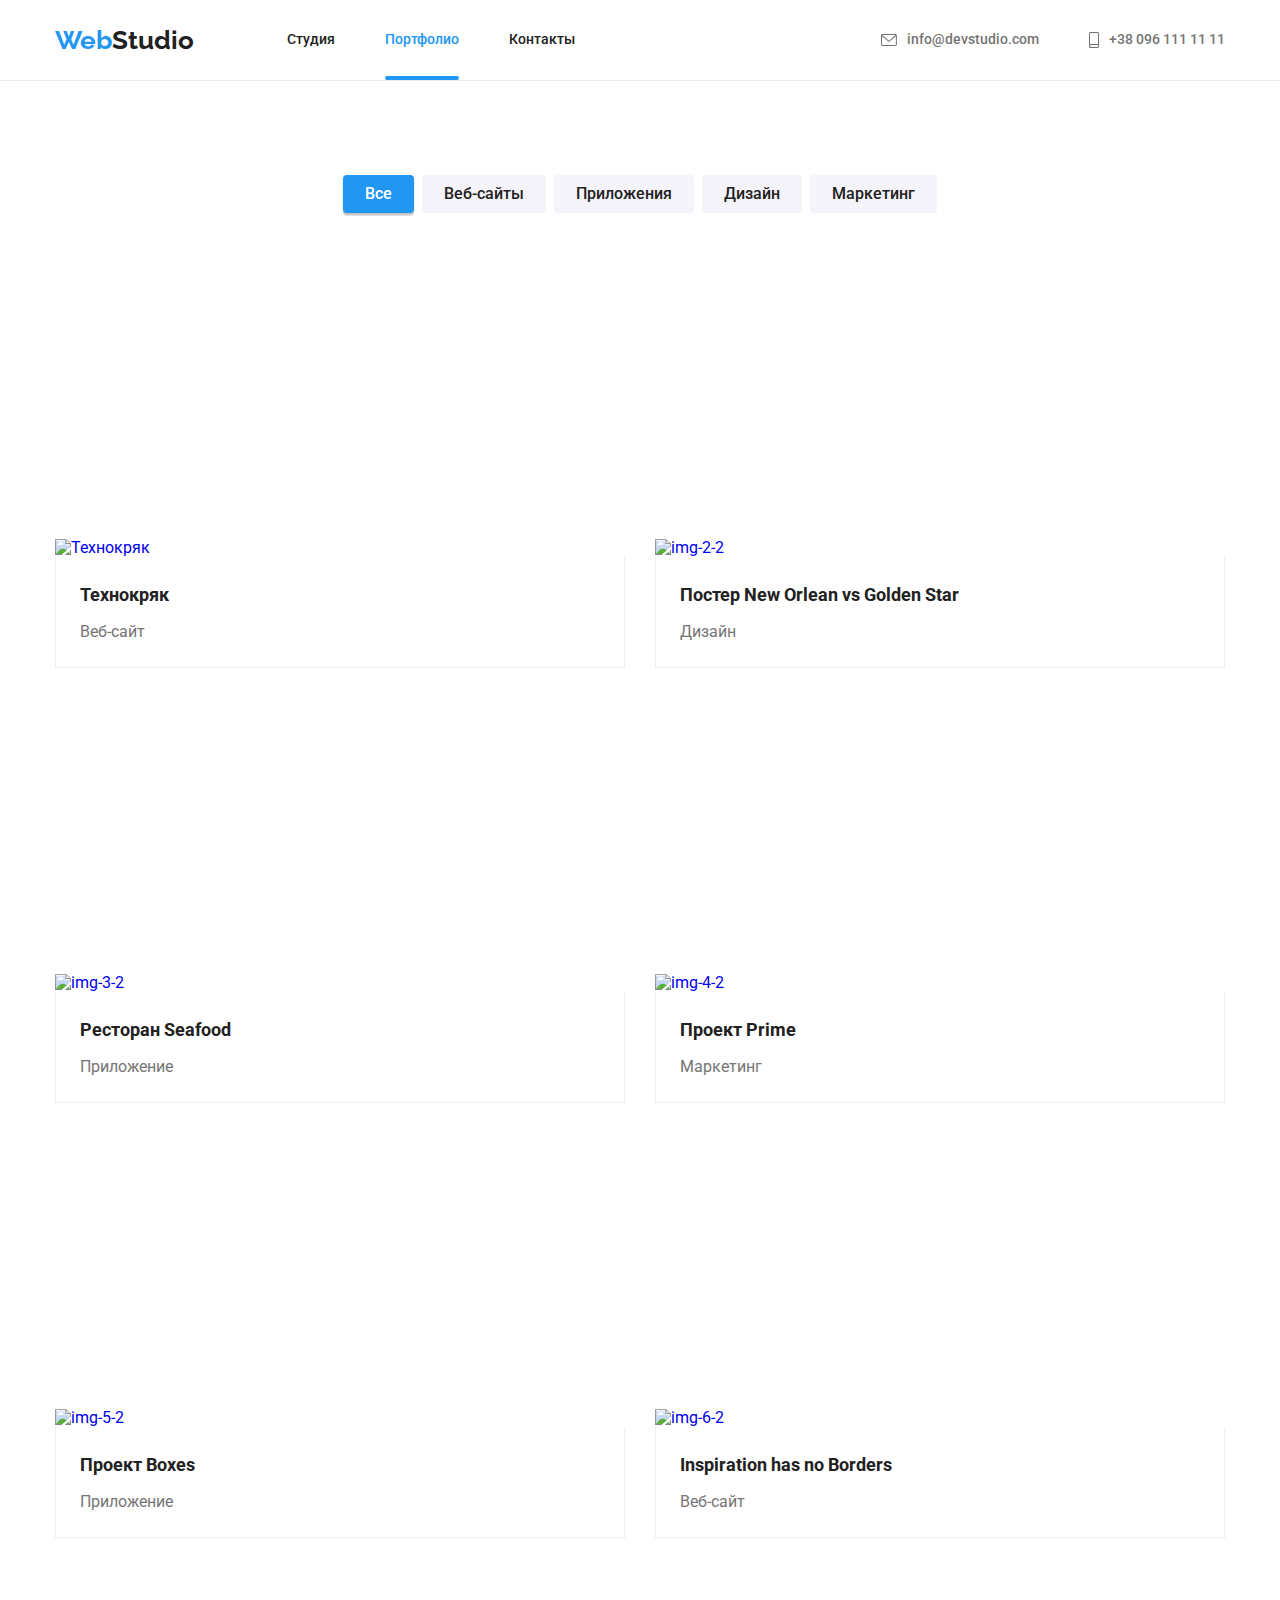
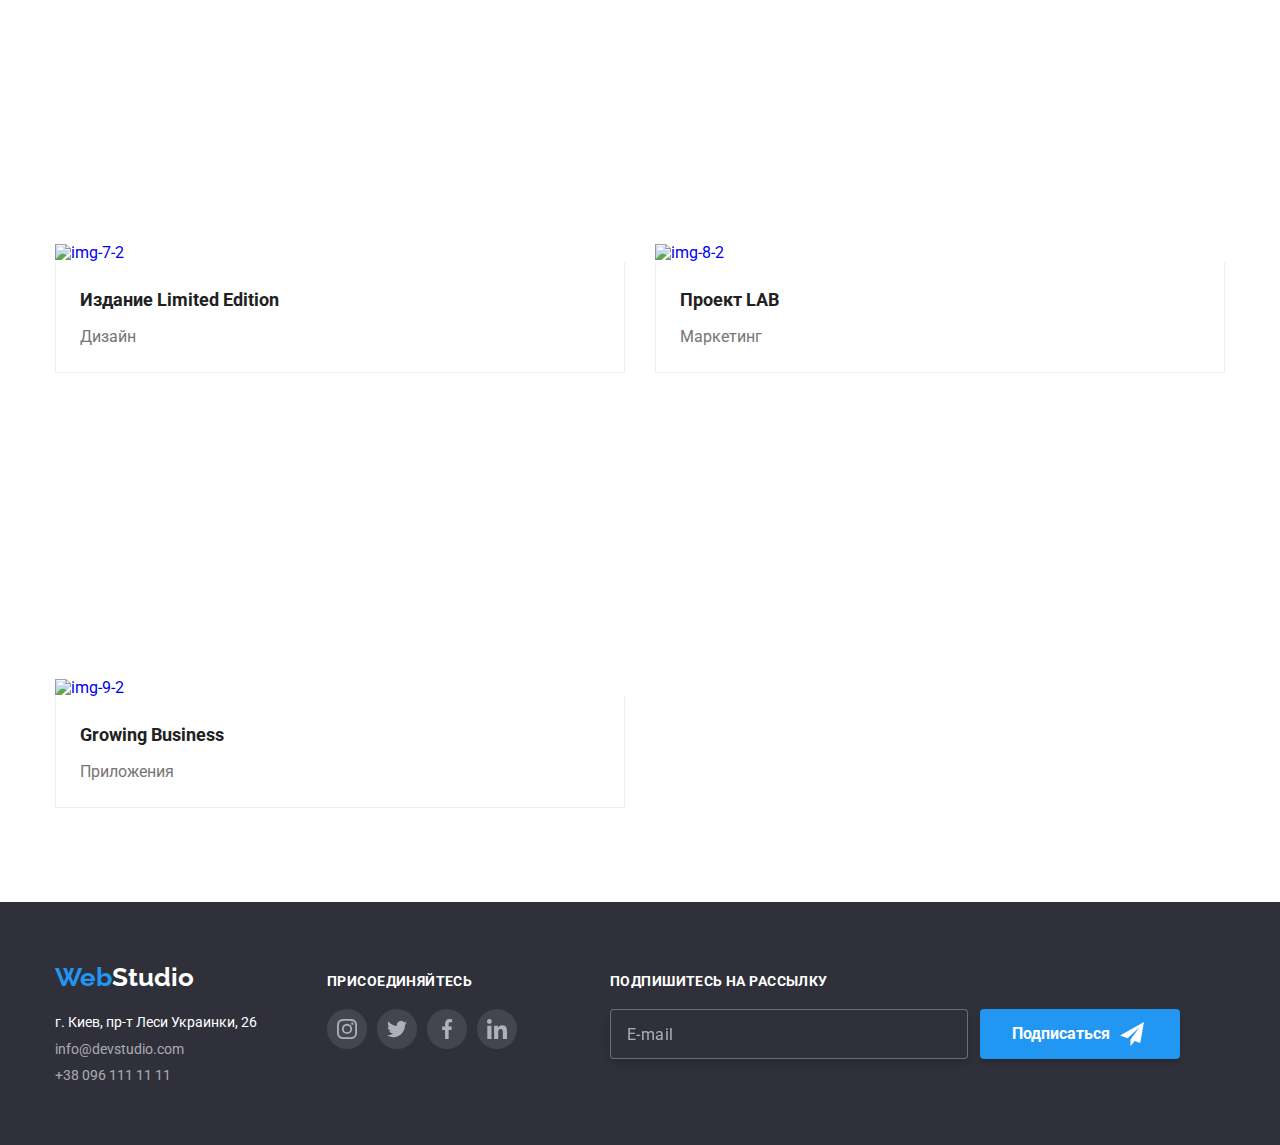
==== commit 9a26b5f1: "hw-8-8" ====
--- a/portfolio.html
+++ b/portfolio.html
@@ -68,7 +68,25 @@
         <li class="card__item">
         <a class="card__link" href="#">
             <div class="card__thumb">
-            <img class="card__img" src="images/img-1-2.jpg" alt="img-1-2" width="370">
+        <picture>
+            <source srcset="
+            ./images/projects/tech370-desktop@1x.jpg 1x,
+            ./images/projects/tech370-desktop@2x.jpg 2x"
+             type="image/jpeg" media="(min-width: 1200px)">
+
+            <source srcset="
+            ./images/projects/tech354-tablet@1x.jpg 1x,
+            ./images/projects/tech354-tablet@2x.jpg 2x" 
+            type="image/jpeg" media="(min-width: 768px)">
+
+            <source srcset="
+            ./images/projects/tech450-mobile@1x.jpg 1x,
+            ./images/projects/tech450-mobile@2x.jpg 2x"
+             type="image/jpeg" media="(max-width: 767px)">
+
+            <img src="./images/projects/tech450-mobile@1x.jpg" 
+            alt="Технокряк" srcset="./images/projects/tech450-mobile@2x.jpg 2x">
+        </picture>
 
             <p class="card__text">Ресурс предлагает комплексные предложения с разным уровнем функционала и сервисов. Все это позволит посетителю получить
             исчерпывающие сведения о компании или частном лице.</p>
--- a/css/main.min.css
+++ b/css/main.min.css
@@ -1,2 +1,2 @@
-.about-us-section{width:100%}.title-about-us{margin-bottom:50px;margin-top:0;font-weight:700;font-size:36px;line-height:1.17;text-align:center;color:#212121}.about-us{display:-webkit-box;display:-ms-flexbox;display:flex;margin-top:0;margin-bottom:0;padding-left:0;gap:30px}.about-us__img{position:relative}.about-us__description{position:absolute;bottom:0;left:0;width:100%;height:70px;margin:0;padding-top:27px;padding-bottom:27px;background:rgba(47,48,58,0.8);font-weight:700;font-size:14px;line-height:16px;text-align:center;letter-spacing:0.03em;text-transform:uppercase;color:#fff}@media (max-width: 1199px){.about-us-section{display:none}}h1,h2,h3{margin:0;padding:0}body{background-color:#fff;font-family:"Roboto", sans-serif}.container{max-width:1200px;width:100%;padding-left:15px;padding-right:15px;margin:0 auto}p{margin:0;padding:0}ul{list-style:none}a{text-decoration:none}section{padding-top:94px;padding-bottom:94px}img{display:block}@media (max-width: 1199px){section{padding:60px 0}}.benefits-section{padding-bottom:0}.benefits{margin-top:0;margin-bottom:0;display:-webkit-box;display:-ms-flexbox;display:flex;padding-left:0;gap:30px;width:100%}.benefits__item{width:270px}.benefits__title{margin-top:0;margin-bottom:10px;color:#212121;font-weight:700;font-size:14px;text-transform:uppercase;line-height:1.14}.benefits__symbol{display:-webkit-box;display:-ms-flexbox;display:flex;-webkit-box-pack:center;-ms-flex-pack:center;justify-content:center;-webkit-box-align:center;-ms-flex-align:center;align-items:center;height:120px;background-color:#f5f4fa;margin-bottom:30px;border-radius:4px}.benefits__icon{width:70px;height:70px}.benefits__description{margin-top:0;margin-bottom:0;color:#757575;font-weight:400;font-size:14px;line-height:1.71}@media (max-width: 1199px){.benefits{-ms-flex-wrap:wrap;flex-wrap:wrap;-webkit-box-pack:center;-ms-flex-pack:center;justify-content:center}.benefits__item{width:354px}.benefits-section{padding-bottom:60px;padding-top:60px}}@media (max-width: 767px){.benefits{-webkit-box-orient:vertical;-webkit-box-direction:normal;-ms-flex-direction:column;flex-direction:column}.benefits__item{width:100%}.benefits__title{text-align:center}.benefits-section{padding-bottom:60px}}.button{padding:10px 32px;width:200px;cursor:pointer;color:#fff;background-color:#2196f3;font-weight:700;font-size:16px;-webkit-box-align:center;-ms-flex-align:center;align-items:center;text-align:center;line-height:1.88;-webkit-transition:background-color 250ms cubic-bezier(0.4, 0, 0.2, 1);transition:background-color 250ms cubic-bezier(0.4, 0, 0.2, 1);-webkit-box-shadow:0px 4px 4px rgba(0,0,0,0.15);box-shadow:0px 4px 4px rgba(0,0,0,0.15);border-radius:4px;border:none;display:block}.button:hover,.button:focus{background-color:#188ce8}.button__btn-submit{padding:10px;min-width:200px;margin:0 auto;cursor:pointer;color:#fff;background-color:#2196f3;font-weight:700;font-size:16px;-webkit-box-align:center;-ms-flex-align:center;align-items:center;text-align:center;line-height:1.88;-webkit-transition:background-color 250ms cubic-bezier(0.4, 0, 0.2, 1);transition:background-color 250ms cubic-bezier(0.4, 0, 0.2, 1)}.button__btn-submit:hover,.button__btn-submit:focus{background-color:#188ce8}.button__open-modal{margin:0 auto}footer{background:#2f303a;padding-top:60px;padding-bottom:60px}.foot{display:-webkit-box;display:-ms-flexbox;display:flex;-webkit-box-align:baseline;-ms-flex-align:baseline;align-items:baseline}.info-footer{display:block;padding-left:0;margin-top:0;margin-bottom:0}.info-footer__adress>a{display:inline-block;margin-bottom:9px;font-style:normal;font-weight:400;font-size:14px;line-height:1.17;color:#fff;-webkit-transition:color 250ms cubic-bezier(0.4, 0, 0.2, 1);transition:color 250ms cubic-bezier(0.4, 0, 0.2, 1)}.info-footer__adress>a:hover,.info-footer__adress>a:focus{color:#2196f3}.info-footer__mail>a{display:inline-block;margin-bottom:9px;font-style:normal;font-weight:400;font-size:14px;line-height:1.17;color:rgba(255,255,255,0.6);-webkit-transition:color 250ms cubic-bezier(0.4, 0, 0.2, 1);transition:color 250ms cubic-bezier(0.4, 0, 0.2, 1)}.info-footer__mail>a:hover,.info-footer__mail>a:focus{color:#2196f3}.info-footer__tel>a{display:inline-block;font-style:normal;font-weight:400;font-size:14px;line-height:1.17;color:rgba(255,255,255,0.6);-webkit-transition:color 250ms cubic-bezier(0.4, 0, 0.2, 1);transition:color 250ms cubic-bezier(0.4, 0, 0.2, 1)}.info-footer__tel>a:hover,.info-footer__tel>a:focus{color:#2196f3}.footer-sociale{margin-left:70px;padding:0}.title-sociale{font-style:normal;font-weight:700;font-size:14px;line-height:16px;letter-spacing:0.03em;text-transform:uppercase;margin-bottom:20px;color:#fff}.list-sociale{display:-webkit-box;display:-ms-flexbox;display:flex;margin:0;padding:0}.list-sociale li:not(:last-child){margin-right:10px}.list-sociale__link{display:-webkit-box;display:-ms-flexbox;display:flex;-webkit-box-pack:center;-ms-flex-pack:center;justify-content:center;-webkit-box-align:center;-ms-flex-align:center;align-items:center;width:40px;height:40px;background-color:rgba(255,255,255,0.1);border-radius:50%;color:#fff;-webkit-transition:background-color 250ms cubic-bezier(0.4, 0, 0.2, 1),color 250ms cubic-bezier(0.4, 0, 0.2, 1);transition:background-color 250ms cubic-bezier(0.4, 0, 0.2, 1),color 250ms cubic-bezier(0.4, 0, 0.2, 1)}.list-sociale__link:hover,.list-sociale__link:focus{color:#fff;background-color:#2196f3}.list-sociale__icon{width:20px;height:20px;fill:currentColor}.subscription{margin-left:93px}.subscription__title{font-style:normal;font-weight:700;font-size:14px;line-height:16px;letter-spacing:0.03em;text-transform:uppercase;margin-bottom:20px;color:#fff}.subscription__form{display:-webkit-box;display:-ms-flexbox;display:flex}.subscription__input{width:358px;height:50px;background:#2f303a;border:1px solid rgba(255,255,255,0.3);-webkit-box-sizing:border-box;box-sizing:border-box;-webkit-filter:drop-shadow(0px 4px 4px rgba(0,0,0,0.15));filter:drop-shadow(0px 4px 4px rgba(0,0,0,0.15));border-radius:4px;-webkit-transition:border 250ms cubic-bezier(0.4, 0, 0.2, 1);transition:border 250ms cubic-bezier(0.4, 0, 0.2, 1);font-weight:400;font-size:16px;line-height:20px;padding-left:16px;letter-spacing:0.03em;color:rgba(255,255,255,0.6)}.subscription__input:hover,.subscription__input:focus{border:1px solid #2196f3}.subscription__input::-webkit-input-placeholder{font-weight:400;font-size:16px;line-height:20px;display:-webkit-box;display:flex;-webkit-box-align:center;align-items:center;letter-spacing:0.03em;color:rgba(255,255,255,0.6)}.subscription__input:-ms-input-placeholder{font-weight:400;font-size:16px;line-height:20px;display:-ms-flexbox;display:flex;-ms-flex-align:center;align-items:center;letter-spacing:0.03em;color:rgba(255,255,255,0.6)}.subscription__input::-ms-input-placeholder{font-weight:400;font-size:16px;line-height:20px;display:-ms-flexbox;display:flex;-ms-flex-align:center;align-items:center;letter-spacing:0.03em;color:rgba(255,255,255,0.6)}.subscription__input::placeholder{font-weight:400;font-size:16px;line-height:20px;display:-webkit-box;display:-ms-flexbox;display:flex;-webkit-box-align:center;-ms-flex-align:center;align-items:center;letter-spacing:0.03em;color:rgba(255,255,255,0.6)}.subscription__button{display:-webkit-box;display:-ms-flexbox;display:flex;margin-left:12px;height:50px}.subscription__icon{margin-left:10px;fill:#fff}.subscription__svg{color:#fff}@media (max-width: 1199px){.foot{-ms-flex-wrap:wrap;flex-wrap:wrap;text-align:center;-ms-flex-pack:distribute;justify-content:space-around}.footer-sociale{margin:0}.subscription{width:100%;margin:0;padding-top:60px}.subscription__button{margin:0}.subscription__input{width:450px;margin-bottom:20px}.subscription__form{-webkit-box-orient:vertical;-webkit-box-direction:normal;-ms-flex-direction:column;flex-direction:column;-webkit-box-align:center;-ms-flex-align:center;align-items:center;text-align:center}}@media (max-width: 767px){.foot{-webkit-box-orient:vertical;-webkit-box-direction:normal;-ms-flex-direction:column;flex-direction:column;-webkit-box-align:center;-ms-flex-align:center;align-items:center;text-align:center}.footer-sociale{margin:0;padding-top:60px}.subscription__form{-webkit-box-orient:vertical;-webkit-box-direction:normal;-ms-flex-direction:column;flex-direction:column;-webkit-box-align:center;-ms-flex-align:center;align-items:center;text-align:center}.subscription__input{width:100%;margin-bottom:20px;padding:0 15px}.subscription{width:100%;margin:0;padding-top:60px}.subscription__button{margin:0}}.text-logo{display:inline-block;margin-bottom:20px;font-family:"Raleway";font-style:normal;font-weight:700;font-size:26px;line-height:1.19;color:#fff}.web-footer{color:#2196f3}.logo-header{font-family:"Raleway";font-style:normal;font-weight:700;font-size:26px;line-height:1.19;color:#212121}.web-header{color:#2196f3}@media (max-width: 767px){.logo-header{font-size:24px}}.main-banner{padding-top:200px;padding-bottom:200px;margin-top:0;text-align:center;text-align:center;background-image:-webkit-gradient(linear, left bottom, left top, from(rgba(47,48,58,0.4)), to(rgba(47,48,58,0.4))),url(../images/main-foto.jpg);background-image:linear-gradient(to top, rgba(47,48,58,0.4), rgba(47,48,58,0.4)),url(../images/main-foto.jpg);background-repeat:no-repeat;background-size:cover;background-position:center;width:100%;height:auto;margin-left:auto;margin-right:auto}.main-text{width:696px;margin-bottom:30px;margin-right:auto;margin-left:auto;margin-top:0;text-align:center;font-weight:900;font-size:44px;line-height:1.36;letter-spacing:0.06em;text-transform:uppercase;color:#fff}@media (max-width: 767px){.main-text{font-size:26px;width:100%}.main-banner{background-image:-webkit-gradient(linear, left bottom, left top, from(rgba(47,48,58,0.4)), to(rgba(47,48,58,0.4))),url(../../images/main-baner-mobile.jpg);background-image:linear-gradient(to top, rgba(47,48,58,0.4), rgba(47,48,58,0.4)),url(../../images/main-baner-mobile.jpg);background-repeat:no-repeat;background-size:cover;background-position:center}}.mobile-menu{position:fixed;top:0;left:0;display:-webkit-box;display:-ms-flexbox;display:flex;-webkit-box-orient:vertical;-webkit-box-direction:normal;-ms-flex-direction:column;flex-direction:column;-webkit-box-pack:justify;-ms-flex-pack:justify;justify-content:space-between;width:100vw;height:100vh;padding:40px 48px;background-color:#fff;-webkit-box-shadow:0px 4px 8px rgba(0,0,0,0.04),0px 2px 4px rgba(0,0,0,0.08),0px 1px 3px rgba(0,0,0,0.16);box-shadow:0px 4px 8px rgba(0,0,0,0.04),0px 2px 4px rgba(0,0,0,0.08),0px 1px 3px rgba(0,0,0,0.16)}.mobile-menu.is-hidden{display:none}.mobile-menu__close-btn{position:absolute;right:15px;top:10px;width:40px;height:40px;cursor:pointer;-webkit-transition:fill 250ms cubic-bezier(0.4, 0, 0.2, 1);transition:fill 250ms cubic-bezier(0.4, 0, 0.2, 1)}.mobile-menu__close-btn:hover,.mobile-menu__close-btn:focus{fill:#2196f3}.mobile-list{display:-webkit-box;display:-ms-flexbox;display:flex;-webkit-box-orient:vertical;-webkit-box-direction:normal;-ms-flex-direction:column;flex-direction:column;-webkit-box-pack:justify;-ms-flex-pack:justify;justify-content:space-between;margin:0;padding-left:0;gap:32px}.mobile-list__link{display:block;color:#212121;font-size:40px;font-weight:500;line-height:1.14;-webkit-transition:color 250ms cubic-bezier(0.4, 0, 0.2, 1);transition:color 250ms cubic-bezier(0.4, 0, 0.2, 1)}.mobile-list__link:hover,.mobile-list__link:focus{color:#2196f3}.mobile-list .current{color:#2196f3}.mobile-info{display:-webkit-box;display:-ms-flexbox;display:flex;-ms-flex-wrap:wrap;flex-wrap:wrap;margin:0;padding-left:0;gap:32px}.mobile-info__tel{font-size:34px;font-weight:500;line-height:40px;letter-spacing:0.02em;color:#2196f3}.mobile-info__mail{font-weight:500;font-size:24px;line-height:28px;letter-spacing:0.02em;color:#757575}.mobile-sociale{padding-top:64px}.mobile-sociale__list{display:-webkit-box;display:-ms-flexbox;display:flex;-ms-flex-wrap:wrap;flex-wrap:wrap;margin:0;padding:0}.mobile-sociale__item:not(:last-child){border-right:1px solid rgba(33,33,33,0.2)}.mobile-sociale__link{font-weight:500;font-size:18px;line-height:22px;letter-spacing:0.02em;color:#2196f3;padding:0 10px}.backdrop{position:fixed;width:100vw;height:100vh;top:0;left:0;background:rgba(0,0,0,0.2);will-change:visibility, opacity;-webkit-transition:visibility 250ms cubic-bezier(0.4, 0, 0.2, 1),opacity 250ms cubic-bezier(0.4, 0, 0.2, 1);transition:visibility 250ms cubic-bezier(0.4, 0, 0.2, 1),opacity 250ms cubic-bezier(0.4, 0, 0.2, 1);padding:0 15px;display:-webkit-box;display:-ms-flexbox;display:flex;-webkit-box-pack:center;-ms-flex-pack:center;justify-content:center;-webkit-box-align:center;-ms-flex-align:center;align-items:center}.backdrop.is-hidden{visibility:hidden;opacity:0;pointer-events:none}.modal{position:relative;width:100%;max-width:528px;border-radius:4px;background:#fff}.close-icon{position:absolute;top:8px;right:8px;display:-webkit-box;display:-ms-flexbox;display:flex;-webkit-box-pack:center;-ms-flex-pack:center;justify-content:center;-webkit-box-align:center;-ms-flex-align:center;align-items:center;background-color:#fff;width:30px;height:30px;border:1px solid rgba(0,0,0,0.1);border-radius:50%;cursor:pointer;-webkit-transition:fill 250ms cubic-bezier(0.4, 0, 0.2, 1);transition:fill 250ms cubic-bezier(0.4, 0, 0.2, 1)}.close-icon:hover,.close-icon:focus{fill:#2196f3}.data-user{padding:40px}.form-order{margin-bottom:20px}.title-order{margin-bottom:12px;color:#212121;font-weight:700;font-size:20px;line-height:1.15;text-align:center}.form-field{display:-webkit-box;display:-ms-flexbox;display:flex;-webkit-box-orient:vertical;-webkit-box-direction:normal;-ms-flex-direction:column;flex-direction:column}.form-field:not(:last-child){margin-bottom:10px}.form-field label{margin-bottom:4px;color:#757575;font-size:12px;line-height:1.167;letter-spacing:0.01em}.form-field input{width:100%;height:40px;border:1px solid rgba(33,33,33,0.2);-webkit-box-sizing:border-box;box-sizing:border-box;border-radius:4px;padding-left:42px}.input-wrap{position:relative;color:#212121}.input-wrap input:focus,.input-wrap input:focus-visible{border:1px solid #2196f3;outline:none}.input-wrap input:focus ~ .icon-form{color:#2196f3}.icon-form{position:absolute;top:50%;left:12px;-webkit-transform:translateY(-50%);transform:translateY(-50%);width:18px;height:18px;fill:currentColor}.comment-user{width:100%;height:120px;resize:none;border:1px solid rgba(33,33,33,0.2);-webkit-box-sizing:border-box;box-sizing:border-box;border-radius:4px;padding:12px 16px;font-size:12px;line-height:1.167;letter-spacing:0.01em}.comment-user:focus,.comment-user:focus-visible{border:1px solid #2196f3;outline:none}.comment-user::-webkit-input-placeholder{color:rgba(117,117,117,0.5)}.comment-user:-ms-input-placeholder{color:rgba(117,117,117,0.5)}.comment-user::-ms-input-placeholder{color:rgba(117,117,117,0.5)}.comment-user::placeholder{color:rgba(117,117,117,0.5)}.accept-rule{display:-webkit-box;display:-ms-flexbox;display:flex;-webkit-box-pack:center;-ms-flex-pack:center;justify-content:center;position:relative;-webkit-box-align:center;-ms-flex-align:center;align-items:center;margin-bottom:30px;color:#757575;font-size:14px;line-height:1.714}.checkbox{display:none}.checkbox:checked+.icon-checkbox{background-color:#2196f3;border:2px solid #2196f3}.checkbox:checked+.icon-checkbox>.icon-check{fill-opacity:1;stroke-opacity:1}.icon-checkbox{position:relative;display:block;margin-right:7px;width:16px;height:15px;background-color:#fff;border:2px solid #212121;border-radius:2px}.icon-check{position:absolute;top:50%;left:50%;-webkit-transform:translate(-50%, -50%) scale(2);transform:translate(-50%, -50%) scale(2);width:6px;height:4px;fill:#fff;fill-opacity:0;stroke-opacity:0;display:-webkit-box;display:-ms-flexbox;display:flex;-webkit-box-pack:center;-ms-flex-pack:center;justify-content:center;-webkit-box-align:center;-ms-flex-align:center;align-items:center}.contract{margin-left:5px;text-decoration:underline;text-underline-position:under;color:#2196f3;font-size:14px;line-height:1.714}@media (max-width: 767px){.accept-rule,.contract{font-size:12px}}.page-header{background-color:#fff;border-bottom:1px solid #ececec;width:100%}.header-all{display:-webkit-box;display:-ms-flexbox;display:flex;-webkit-box-align:center;-ms-flex-align:center;align-items:center;min-height:80px}.site-nav{display:-webkit-box;display:-ms-flexbox;display:flex;margin-left:93px;margin-top:0;margin-bottom:0;padding-left:0;gap:50px}.site-nav__link{display:block;padding-top:32px;padding-bottom:32px;color:#212121;font-size:14px;font-weight:500;line-height:1.14;-webkit-transition:color 250ms cubic-bezier(0.4, 0, 0.2, 1);transition:color 250ms cubic-bezier(0.4, 0, 0.2, 1)}.site-nav__link:hover,.site-nav__link:focus{color:#2196f3}.site-nav .current{color:#2196f3;font-size:14px;font-weight:500;line-height:1.14;position:relative}.site-nav .current::after{content:"";position:absolute;bottom:0;left:0;width:100%;border:2px solid #2196f3;border-radius:2px;background-color:#2196f3}.auth-nav{display:-webkit-box;display:-ms-flexbox;display:flex;-webkit-box-pack:end;-ms-flex-pack:end;justify-content:flex-end;margin-left:auto;margin-top:0;margin-bottom:0;padding-left:0;gap:50px}.auth-nav__link{display:-webkit-box;display:-ms-flexbox;display:flex;-webkit-box-pack:center;-ms-flex-pack:center;justify-content:center;-webkit-box-align:center;-ms-flex-align:center;align-items:center;padding-top:32px;padding-bottom:32px;color:#757575;font-size:14px;font-weight:500;line-height:1.14;-webkit-transition:color 250ms cubic-bezier(0.4, 0, 0.2, 1);transition:color 250ms cubic-bezier(0.4, 0, 0.2, 1)}.auth-nav__link:hover,.auth-nav__link:focus{color:#2196f3}.auth-nav__icon-mail{display:block;width:16px;height:12px;margin-right:10px;fill:currentColor}.auth-nav__icon-tel{display:block;width:10px;height:16px;margin-right:10px;fill:currentColor}.menu-burger{display:none;width:40px;height:40px;padding:12px 8px;margin:0;cursor:pointer}.menu-burger__line{background-color:#212121;width:100%;height:2.6px;display:block}.menu-burger__line:hover,.menu-burger__line:focus{background-color:#2196f3}.menu-burger__line:not(:last-child){margin-bottom:4px}.menu-burger:hover .menu-burger__line{background-color:#2196f3}@media (max-width: 1199px){.header-all{min-height:80px}.auth-nav{-webkit-box-orient:vertical;-webkit-box-direction:normal;-ms-flex-direction:column;flex-direction:column;gap:10px}.auth-nav__link{padding:0;-webkit-box-pack:start;-ms-flex-pack:start;justify-content:flex-start}}@media (max-width: 767px){.header-all{min-height:60px;-webkit-box-pack:justify;-ms-flex-pack:justify;justify-content:space-between;padding:0 15px}.site-nav,.auth-nav{display:none}.menu-burger{display:block}}.partners-title{margin-top:0;margin-bottom:50px;font-weight:700;font-size:36px;line-height:1.17;text-align:center;color:#212121}.partners{display:-webkit-box;display:-ms-flexbox;display:flex;margin:0;padding:0;gap:30px}.partners__logo{display:-webkit-box;display:-ms-flexbox;display:flex;-webkit-box-pack:center;-ms-flex-pack:center;justify-content:center;-webkit-box-align:center;-ms-flex-align:center;align-items:center;width:100%;height:100%;border:1px solid #afb1b8;border-radius:4px;text-align:center;color:#afb1b8;-webkit-transition:color 250ms cubic-bezier(0.4, 0, 0.2, 1),border 250ms cubic-bezier(0.4, 0, 0.2, 1);transition:color 250ms cubic-bezier(0.4, 0, 0.2, 1),border 250ms cubic-bezier(0.4, 0, 0.2, 1)}.partners__logo:hover,.partners__logo:focus{color:#2196f3;border:1px solid #2196f3}.partners__icon{width:106px;height:60px;fill:currentColor}.partners__list-element{width:100%}@media (max-width: 1199px){.partners{-ms-flex-wrap:wrap;flex-wrap:wrap}.partners__list-element{width:226px;height:92px}}@media (max-width: 767px){.partners{-ms-flex-wrap:wrap;flex-wrap:wrap}.partners__list-element{width:calc(50% - 15px)}.partners-title{font-size:28px;margin-bottom:30px}}.hidden{display:none}.button-nav{display:-webkit-box;display:-ms-flexbox;display:flex;-webkit-box-pack:center;-ms-flex-pack:center;justify-content:center;-webkit-box-align:center;-ms-flex-align:center;align-items:center;margin-top:0;margin-bottom:50px;margin-left:auto;margin-right:auto;padding-left:0;gap:8px}.button-nav__button{padding:6px 22px;width:-webkit-max-content;width:-moz-max-content;width:max-content;border:0;-webkit-box-shadow:none;box-shadow:none;background:#f5f4fa;font-weight:500;font-size:16px;line-height:1.63;text-align:center;color:#212121;-webkit-transition:color 250ms cubic-bezier(0.4, 0, 0.2, 1),background-color 250ms cubic-bezier(0.4, 0, 0.2, 1),border-radius 250ms cubic-bezier(0.4, 0, 0.2, 1),-webkit-box-shadow 250ms cubic-bezier(0.4, 0, 0.2, 1);transition:color 250ms cubic-bezier(0.4, 0, 0.2, 1),background-color 250ms cubic-bezier(0.4, 0, 0.2, 1),border-radius 250ms cubic-bezier(0.4, 0, 0.2, 1),-webkit-box-shadow 250ms cubic-bezier(0.4, 0, 0.2, 1);transition:color 250ms cubic-bezier(0.4, 0, 0.2, 1),background-color 250ms cubic-bezier(0.4, 0, 0.2, 1),box-shadow 250ms cubic-bezier(0.4, 0, 0.2, 1),border-radius 250ms cubic-bezier(0.4, 0, 0.2, 1);transition:color 250ms cubic-bezier(0.4, 0, 0.2, 1),background-color 250ms cubic-bezier(0.4, 0, 0.2, 1),box-shadow 250ms cubic-bezier(0.4, 0, 0.2, 1),border-radius 250ms cubic-bezier(0.4, 0, 0.2, 1),-webkit-box-shadow 250ms cubic-bezier(0.4, 0, 0.2, 1)}.button-nav__button:hover,.button-nav__button:focus{outline:none;background-color:#2196f3;color:#fff;-webkit-box-shadow:0px 3px 1px rgba(0,0,0,0.1),0px 1px 2px rgba(0,0,0,0.08),0px 2px 2px rgba(0,0,0,0.12);box-shadow:0px 3px 1px rgba(0,0,0,0.1),0px 1px 2px rgba(0,0,0,0.08),0px 2px 2px rgba(0,0,0,0.12);border-radius:4px}.button-nav .current{background-color:#2196f3;color:#fff;-webkit-box-shadow:0px 3px 1px rgba(0,0,0,0.1),0px 1px 2px rgba(0,0,0,0.08),0px 2px 2px rgba(0,0,0,0.12);box-shadow:0px 3px 1px rgba(0,0,0,0.1),0px 1px 2px rgba(0,0,0,0.08),0px 2px 2px rgba(0,0,0,0.12)}.card{display:-webkit-box;display:-ms-flexbox;display:flex;-webkit-box-pack:center;-ms-flex-pack:center;justify-content:center;-ms-flex-wrap:wrap;flex-wrap:wrap;padding-left:0;gap:15px}.card__item{width:calc(33% - 15px)}.card__link{display:block;max-width:370px;text-decoration:none;-webkit-transition:-webkit-box-shadow 250ms cubic-bezier(0.4, 0, 0.2, 1);transition:-webkit-box-shadow 250ms cubic-bezier(0.4, 0, 0.2, 1);transition:box-shadow 250ms cubic-bezier(0.4, 0, 0.2, 1);transition:box-shadow 250ms cubic-bezier(0.4, 0, 0.2, 1), -webkit-box-shadow 250ms cubic-bezier(0.4, 0, 0.2, 1)}.card__text{position:absolute;top:0;left:0;bottom:0;display:-webkit-box;display:-ms-flexbox;display:flex;-webkit-box-align:center;-ms-flex-align:center;align-items:center;padding:0 24px;font-weight:400;font-size:18px;line-height:1.56;color:#fff;background-color:rgba(33,150,243,0.9);-webkit-transform:translateY(100%);transform:translateY(100%);-webkit-transition:-webkit-transform 250ms cubic-bezier(0.4, 0, 0.2, 1);transition:-webkit-transform 250ms cubic-bezier(0.4, 0, 0.2, 1);transition:transform 250ms cubic-bezier(0.4, 0, 0.2, 1);transition:transform 250ms cubic-bezier(0.4, 0, 0.2, 1), -webkit-transform 250ms cubic-bezier(0.4, 0, 0.2, 1)}.card__thumb{position:relative;height:294px;overflow:hidden;display:-webkit-box;display:-ms-flexbox;display:flex;-webkit-box-align:end;-ms-flex-align:end;align-items:flex-end}.card__img{width:100%;height:auto}.card__link:hover .card__text{-webkit-transform:translateY(0);transform:translateY(0)}.card__link:hover,.card__link:focus{-webkit-box-shadow:0px 1px 1px rgba(0,0,0,0.12),0px 4px 4px rgba(0,0,0,0.06),1px 4px 6px rgba(0,0,0,0.16);box-shadow:0px 1px 1px rgba(0,0,0,0.12),0px 4px 4px rgba(0,0,0,0.06),1px 4px 6px rgba(0,0,0,0.16)}.card__description{padding:20px 24px;border-left:1px solid #eeeeee;border-bottom:1px solid #eeeeee;border-right:1px solid #eeeeee}.card__title{margin-bottom:4px;font-weight:700;font-size:18px;line-height:2;color:#212121;background:#fff}.card__meta{margin:0;font-weight:400;font-size:16px;line-height:1.88;background:#fff;color:#757575}@media (max-width: 1199px){.card{margin:0;-ms-flex-wrap:wrap;flex-wrap:wrap}.card__item{width:calc(50% - 15px)}.card .card__link{max-width:100%}}@media (max-width: 767px){.header-all{min-height:60px;-webkit-box-align:center;-ms-flex-align:center;align-items:center}.site-nav,.auth-nav{display:none}.menu-burger{display:block;margin:0}.button-nav{-ms-flex-wrap:wrap;flex-wrap:wrap;margin-bottom:40px;-webkit-box-pack:start;-ms-flex-pack:start;justify-content:start}.card__description{width:100%}.card__item{width:100%}}.sociale{display:-webkit-box;display:-ms-flexbox;display:flex;-webkit-box-pack:center;-ms-flex-pack:center;justify-content:center;-webkit-box-align:center;-ms-flex-align:center;align-items:center}.sociale-team{display:-webkit-box;display:-ms-flexbox;display:flex;margin:0;padding:0}.sociale-team__link{display:-webkit-box;display:-ms-flexbox;display:flex;-webkit-box-pack:center;-ms-flex-pack:center;justify-content:center;-webkit-box-align:center;-ms-flex-align:center;align-items:center;width:40px;height:40px;background-color:#fff;border-radius:50%;color:#afb1b8;-webkit-transition:background-color 250ms cubic-bezier(0.4, 0, 0.2, 1),color 250ms cubic-bezier(0.4, 0, 0.2, 1);transition:background-color 250ms cubic-bezier(0.4, 0, 0.2, 1),color 250ms cubic-bezier(0.4, 0, 0.2, 1)}.sociale-team__link:hover,.sociale-team__link:focus{color:#fff;background-color:#2196f3}.sociale-team li:not(:last-child){margin-right:10px}.sociale-team__icon{width:20px;height:20px;fill:currentColor}.team{background-color:#f5f4fa}.text-team{margin-top:0;margin-bottom:50px;font-weight:700;font-size:36px;line-height:1.17;text-align:center;color:#212121}.team-name{display:-webkit-box;display:-ms-flexbox;display:flex;margin-top:0;margin-bottom:0;padding-left:0;gap:30px}.team-name__item{-webkit-box-shadow:0px 1px 3px rgba(0,0,0,0.12),0px 1px 1px rgba(0,0,0,0.14),0px 2px 1px rgba(0,0,0,0.2);box-shadow:0px 1px 3px rgba(0,0,0,0.12),0px 1px 1px rgba(0,0,0,0.14),0px 2px 1px rgba(0,0,0,0.2)}.name-description{padding-top:30px;padding-bottom:30px;background-color:#fff}.name-description__name{margin-top:0;margin-bottom:0;font-weight:500;font-size:16px;line-height:1.19;color:#212121;text-align:center}.name-description__profession{margin-top:16px;margin-bottom:16px;font-weight:400;font-size:16px;line-height:1.19;color:#757575;text-align:center}@media (max-width: 1199px){.text-team{font-size:28px;margin-bottom:30px}.team-name{-ms-flex-wrap:wrap;flex-wrap:wrap}.team-name__item{width:calc(50% - 15px)}.team-name__item img{width:100%;height:auto}}@media (max-width: 767px){.team-name{-webkit-box-orient:vertical;-webkit-box-direction:normal;-ms-flex-direction:column;flex-direction:column}.team-name__item{width:100%}.team-name__item img{width:100%;height:auto}.text-team{font-size:28px;margin-bottom:30px}}
+.about-us-section{width:100%}.title-about-us{margin-bottom:50px;margin-top:0;font-weight:700;font-size:36px;line-height:1.17;text-align:center;color:#212121}.about-us{display:-webkit-box;display:-ms-flexbox;display:flex;margin-top:0;margin-bottom:0;padding-left:0;gap:30px}.about-us__img{position:relative}.about-us__description{position:absolute;bottom:0;left:0;width:100%;height:70px;margin:0;padding-top:27px;padding-bottom:27px;background:rgba(47,48,58,0.8);font-weight:700;font-size:14px;line-height:16px;text-align:center;letter-spacing:0.03em;text-transform:uppercase;color:#fff}@media (max-width: 1199px){.about-us-section{display:none}}h1,h2,h3{margin:0;padding:0}body{background-color:#fff;font-family:"Roboto", sans-serif}.container{max-width:1200px;width:100%;padding-left:15px;padding-right:15px;margin:0 auto}p{margin:0;padding:0}ul{list-style:none}a{text-decoration:none}section{padding-top:94px;padding-bottom:94px}img{display:block}@media (max-width: 1199px){section{padding:60px 0}}@media (max-width: 767px){.container{max-width:480px}}.benefits-section{padding-bottom:0}.benefits{margin-top:0;margin-bottom:0;display:-webkit-box;display:-ms-flexbox;display:flex;padding-left:0;gap:30px;width:100%}.benefits__item{width:270px}.benefits__title{margin-top:0;margin-bottom:10px;color:#212121;font-weight:700;font-size:14px;text-transform:uppercase;line-height:1.14}.benefits__symbol{display:-webkit-box;display:-ms-flexbox;display:flex;-webkit-box-pack:center;-ms-flex-pack:center;justify-content:center;-webkit-box-align:center;-ms-flex-align:center;align-items:center;height:120px;background-color:#f5f4fa;margin-bottom:30px;border-radius:4px}.benefits__icon{width:70px;height:70px}.benefits__description{margin-top:0;margin-bottom:0;color:#757575;font-weight:400;font-size:14px;line-height:1.71}@media (max-width: 1199px){.benefits{-ms-flex-wrap:wrap;flex-wrap:wrap;-webkit-box-pack:center;-ms-flex-pack:center;justify-content:center}.benefits__item{width:calc(50% - 30px)}.benefits-section{padding-bottom:60px;padding-top:60px}}@media (max-width: 767px){.benefits{-webkit-box-orient:vertical;-webkit-box-direction:normal;-ms-flex-direction:column;flex-direction:column}.benefits__item{width:100%}.benefits__title{text-align:center}.benefits-section{padding-bottom:60px}}.button{padding:10px 32px;width:200px;cursor:pointer;color:#fff;background-color:#2196f3;font-weight:700;font-size:16px;-webkit-box-align:center;-ms-flex-align:center;align-items:center;text-align:center;line-height:1.88;-webkit-transition:background-color 250ms cubic-bezier(0.4, 0, 0.2, 1);transition:background-color 250ms cubic-bezier(0.4, 0, 0.2, 1);-webkit-box-shadow:0px 4px 4px rgba(0,0,0,0.15);box-shadow:0px 4px 4px rgba(0,0,0,0.15);border-radius:4px;border:none;display:block}.button:hover,.button:focus{background-color:#188ce8}.button__btn-submit{padding:10px;min-width:200px;margin:0 auto;cursor:pointer;color:#fff;background-color:#2196f3;font-weight:700;font-size:16px;-webkit-box-align:center;-ms-flex-align:center;align-items:center;text-align:center;line-height:1.88;-webkit-transition:background-color 250ms cubic-bezier(0.4, 0, 0.2, 1);transition:background-color 250ms cubic-bezier(0.4, 0, 0.2, 1)}.button__btn-submit:hover,.button__btn-submit:focus{background-color:#188ce8}.button__open-modal{margin:0 auto}footer{background:#2f303a;padding-top:60px;padding-bottom:60px}.foot{display:-webkit-box;display:-ms-flexbox;display:flex;-webkit-box-align:baseline;-ms-flex-align:baseline;align-items:baseline}.info-footer{display:block;padding-left:0;margin-top:0;margin-bottom:0}.info-footer__adress>a{display:inline-block;margin-bottom:9px;font-style:normal;font-weight:400;font-size:14px;line-height:1.17;color:#fff;-webkit-transition:color 250ms cubic-bezier(0.4, 0, 0.2, 1);transition:color 250ms cubic-bezier(0.4, 0, 0.2, 1)}.info-footer__adress>a:hover,.info-footer__adress>a:focus{color:#2196f3}.info-footer__mail>a{display:inline-block;margin-bottom:9px;font-style:normal;font-weight:400;font-size:14px;line-height:1.17;color:rgba(255,255,255,0.6);-webkit-transition:color 250ms cubic-bezier(0.4, 0, 0.2, 1);transition:color 250ms cubic-bezier(0.4, 0, 0.2, 1)}.info-footer__mail>a:hover,.info-footer__mail>a:focus{color:#2196f3}.info-footer__tel>a{display:inline-block;font-style:normal;font-weight:400;font-size:14px;line-height:1.17;color:rgba(255,255,255,0.6);-webkit-transition:color 250ms cubic-bezier(0.4, 0, 0.2, 1);transition:color 250ms cubic-bezier(0.4, 0, 0.2, 1)}.info-footer__tel>a:hover,.info-footer__tel>a:focus{color:#2196f3}.footer-sociale{margin-left:70px;padding:0}.title-sociale{font-style:normal;font-weight:700;font-size:14px;line-height:16px;letter-spacing:0.03em;text-transform:uppercase;margin-bottom:20px;color:#fff}.list-sociale{display:-webkit-box;display:-ms-flexbox;display:flex;margin:0;padding:0}.list-sociale li:not(:last-child){margin-right:10px}.list-sociale__link{display:-webkit-box;display:-ms-flexbox;display:flex;-webkit-box-pack:center;-ms-flex-pack:center;justify-content:center;-webkit-box-align:center;-ms-flex-align:center;align-items:center;width:40px;height:40px;background-color:rgba(255,255,255,0.1);border-radius:50%;color:#fff;-webkit-transition:background-color 250ms cubic-bezier(0.4, 0, 0.2, 1),color 250ms cubic-bezier(0.4, 0, 0.2, 1);transition:background-color 250ms cubic-bezier(0.4, 0, 0.2, 1),color 250ms cubic-bezier(0.4, 0, 0.2, 1)}.list-sociale__link:hover,.list-sociale__link:focus{color:#fff;background-color:#2196f3}.list-sociale__icon{width:20px;height:20px;fill:currentColor}.subscription{margin-left:93px}.subscription__title{font-style:normal;font-weight:700;font-size:14px;line-height:16px;letter-spacing:0.03em;text-transform:uppercase;margin-bottom:20px;color:#fff}.subscription__form{display:-webkit-box;display:-ms-flexbox;display:flex}.subscription__input{width:358px;height:50px;background:#2f303a;border:1px solid rgba(255,255,255,0.3);-webkit-box-sizing:border-box;box-sizing:border-box;-webkit-filter:drop-shadow(0px 4px 4px rgba(0,0,0,0.15));filter:drop-shadow(0px 4px 4px rgba(0,0,0,0.15));border-radius:4px;-webkit-transition:border 250ms cubic-bezier(0.4, 0, 0.2, 1);transition:border 250ms cubic-bezier(0.4, 0, 0.2, 1);font-weight:400;font-size:16px;line-height:20px;padding-left:16px;letter-spacing:0.03em;color:rgba(255,255,255,0.6)}.subscription__input:hover,.subscription__input:focus{border:1px solid #2196f3}.subscription__input::-webkit-input-placeholder{font-weight:400;font-size:16px;line-height:20px;display:-webkit-box;display:flex;-webkit-box-align:center;align-items:center;letter-spacing:0.03em;color:rgba(255,255,255,0.6)}.subscription__input:-ms-input-placeholder{font-weight:400;font-size:16px;line-height:20px;display:-ms-flexbox;display:flex;-ms-flex-align:center;align-items:center;letter-spacing:0.03em;color:rgba(255,255,255,0.6)}.subscription__input::-ms-input-placeholder{font-weight:400;font-size:16px;line-height:20px;display:-ms-flexbox;display:flex;-ms-flex-align:center;align-items:center;letter-spacing:0.03em;color:rgba(255,255,255,0.6)}.subscription__input::placeholder{font-weight:400;font-size:16px;line-height:20px;display:-webkit-box;display:-ms-flexbox;display:flex;-webkit-box-align:center;-ms-flex-align:center;align-items:center;letter-spacing:0.03em;color:rgba(255,255,255,0.6)}.subscription__button{display:-webkit-box;display:-ms-flexbox;display:flex;margin-left:12px;height:50px}.subscription__icon{margin-left:10px;fill:#fff}.subscription__svg{color:#fff}@media (max-width: 1199px){.foot{-ms-flex-wrap:wrap;flex-wrap:wrap;text-align:center;-ms-flex-pack:distribute;justify-content:space-around}.footer-sociale{margin:0}.subscription{width:100%;margin:0;padding-top:60px}.subscription__button{margin:0}.subscription__input{width:450px;margin-bottom:20px}.subscription__form{-webkit-box-orient:vertical;-webkit-box-direction:normal;-ms-flex-direction:column;flex-direction:column;-webkit-box-align:center;-ms-flex-align:center;align-items:center;text-align:center}}@media (max-width: 767px){.foot{-webkit-box-orient:vertical;-webkit-box-direction:normal;-ms-flex-direction:column;flex-direction:column;-webkit-box-align:center;-ms-flex-align:center;align-items:center;text-align:center}.footer-sociale{margin:0;padding-top:60px}.subscription__form{-webkit-box-orient:vertical;-webkit-box-direction:normal;-ms-flex-direction:column;flex-direction:column;-webkit-box-align:center;-ms-flex-align:center;align-items:center;text-align:center}.subscription__input{width:100%;margin-bottom:20px;padding:0 15px}.subscription{width:100%;margin:0;padding-top:60px}.subscription__button{margin:0}}.text-logo{display:inline-block;margin-bottom:20px;font-family:"Raleway";font-style:normal;font-weight:700;font-size:26px;line-height:1.19;color:#fff}.web-footer{color:#2196f3}.logo-header{font-family:"Raleway";font-style:normal;font-weight:700;font-size:26px;line-height:1.19;color:#212121}.web-header{color:#2196f3}@media (max-width: 767px){.logo-header{font-size:24px}}.main-banner{padding-top:200px;padding-bottom:200px;margin-top:0;text-align:center;text-align:center;background-repeat:no-repeat;background-size:cover;background-position:center;max-width:1600px;height:auto;margin-left:auto;margin-right:auto}.main-text{width:100%;margin-bottom:30px;margin-right:auto;margin-left:auto;margin-top:0;text-align:center;font-weight:900;font-size:44px;line-height:1.36;letter-spacing:0.06em;text-transform:uppercase;color:#fff}@media screen and (max-width: 767px){.main-text{font-size:26px;width:100%}.main-banner{padding:118px 60px;background-image:-webkit-gradient(linear, left top, left bottom, from(rgba(47,48,58,0.4)), to(rgba(47,48,58,0.4))),url("../../images/background-main-banner/bgmain-ban-mobile@1x.jpg");background-image:linear-gradient(rgba(47,48,58,0.4), rgba(47,48,58,0.4)),url("../../images/background-main-banner/bgmain-ban-mobile@1x.jpg")}}@media screen and (max-width: 767px) and (min-device-pixel-ratio: 2), screen and (max-width: 767px) and (-webkit-min-device-pixel-ratio: 2), screen and (max-width: 767px) and (min-resolution: 192dpi), screen and (max-width: 767px) and (min-resolution: 2dppx){.main-banner{background-image:-webkit-gradient(linear, left top, left bottom, from(rgba(47,48,58,0.4)), to(rgba(47,48,58,0.4))),url(../../images/background-main-banner/bgmain-ban-mobile@2x.jpg);background-image:linear-gradient(rgba(47,48,58,0.4), rgba(47,48,58,0.4)),url(../../images/background-main-banner/bgmain-ban-mobile@2x.jpg)}}@media screen and (min-width: 768px){.main-text{font-size:26px;width:100%}.main-banner{padding:118px 204px;background-image:-webkit-gradient(linear, left top, left bottom, from(rgba(47,48,58,0.4)), to(rgba(47,48,58,0.4))),url("../../images/background-main-banner/bgmain-ban-tablet@1x.jpg");background-image:linear-gradient(rgba(47,48,58,0.4), rgba(47,48,58,0.4)),url("../../images/background-main-banner/bgmain-ban-tablet@1x.jpg")}}@media screen and (min-width: 768px) and (min-device-pixel-ratio: 2), screen and (min-width: 768px) and (-webkit-min-device-pixel-ratio: 2), screen and (min-width: 768px) and (min-resolution: 192dpi), screen and (min-width: 768px) and (min-resolution: 2dppx){.main-banner{background-image:-webkit-gradient(linear, left top, left bottom, from(rgba(47,48,58,0.4)), to(rgba(47,48,58,0.4))),url(../../images/background-main-banner/bgmain-ban-tablet@2x.jpg);background-image:linear-gradient(rgba(47,48,58,0.4), rgba(47,48,58,0.4)),url(../../images/background-main-banner/bgmain-ban-tablet@2x.jpg)}}@media screen and (min-width: 1200px){.main-banner{background-image:-webkit-gradient(linear, left top, left bottom, from(rgba(47,48,58,0.4)), to(rgba(47,48,58,0.4))),url("../../images/background-main-banner/bgmain-ban-desktop@1x.jpg");background-image:linear-gradient(rgba(47,48,58,0.4), rgba(47,48,58,0.4)),url("../../images/background-main-banner/bgmain-ban-desktop@1x.jpg")}}@media screen and (min-width: 1200px) and (min-device-pixel-ratio: 2), screen and (min-width: 1200px) and (-webkit-min-device-pixel-ratio: 2), screen and (min-width: 1200px) and (min-resolution: 192dpi), screen and (min-width: 1200px) and (min-resolution: 2dppx){.main-banner{background-image:-webkit-gradient(linear, left top, left bottom, from(rgba(47,48,58,0.4)), to(rgba(47,48,58,0.4))),url(../../images/background-main-banner/bgmain-ban-desktop@2x.jpg);background-image:linear-gradient(rgba(47,48,58,0.4), rgba(47,48,58,0.4)),url(../../images/background-main-banner/bgmain-ban-desktop@2x.jpg)}}.mobile-menu{position:fixed;top:0;left:0;display:-webkit-box;display:-ms-flexbox;display:flex;-webkit-box-orient:vertical;-webkit-box-direction:normal;-ms-flex-direction:column;flex-direction:column;-webkit-box-pack:justify;-ms-flex-pack:justify;justify-content:space-between;width:100vw;height:100vh;padding:48px 0px 48px 40px;background-color:#fff;-webkit-box-shadow:0px 4px 8px rgba(0,0,0,0.04),0px 2px 4px rgba(0,0,0,0.08),0px 1px 3px rgba(0,0,0,0.16);box-shadow:0px 4px 8px rgba(0,0,0,0.04),0px 2px 4px rgba(0,0,0,0.08),0px 1px 3px rgba(0,0,0,0.16)}.mobile-menu.is-hidden{display:none}.mobile-menu__close-btn{position:absolute;right:15px;top:10px;width:40px;height:40px;cursor:pointer;-webkit-transition:fill 250ms cubic-bezier(0.4, 0, 0.2, 1);transition:fill 250ms cubic-bezier(0.4, 0, 0.2, 1)}.mobile-menu__close-btn:hover,.mobile-menu__close-btn:focus{fill:#2196f3}.mobile-list{display:-webkit-box;display:-ms-flexbox;display:flex;-webkit-box-orient:vertical;-webkit-box-direction:normal;-ms-flex-direction:column;flex-direction:column;-webkit-box-pack:justify;-ms-flex-pack:justify;justify-content:space-between;margin:0;padding-left:0;gap:32px}.mobile-list__link{display:block;color:#212121;font-size:40px;font-weight:500;line-height:1.14;-webkit-transition:color 250ms cubic-bezier(0.4, 0, 0.2, 1);transition:color 250ms cubic-bezier(0.4, 0, 0.2, 1)}.mobile-list__link:hover,.mobile-list__link:focus{color:#2196f3}.mobile-list .current{color:#2196f3}.mobile-info{display:-webkit-box;display:-ms-flexbox;display:flex;-ms-flex-wrap:wrap;flex-wrap:wrap;margin:0;padding-left:0;gap:32px}.mobile-info__tel{font-size:34px;font-weight:500;line-height:40px;letter-spacing:0.02em;color:#2196f3}.mobile-info__mail{font-weight:500;font-size:24px;line-height:28px;letter-spacing:0.02em;color:#757575}.mobile-sociale{padding-top:64px}.mobile-sociale__list{display:-webkit-box;display:-ms-flexbox;display:flex;-ms-flex-wrap:wrap;flex-wrap:wrap;margin:0;padding:0}.mobile-sociale__item:not(:last-child){border-right:1px solid rgba(33,33,33,0.2)}.mobile-sociale__link{font-weight:500;font-size:18px;line-height:22px;letter-spacing:0.02em;color:#2196f3;padding:0 10px}@media (max-width: 479px){.mobile-info__tel{font-size:30px}}.backdrop{position:fixed;width:100vw;height:100vh;top:0;left:0;background:rgba(0,0,0,0.2);will-change:visibility, opacity;-webkit-transition:visibility 250ms cubic-bezier(0.4, 0, 0.2, 1),opacity 250ms cubic-bezier(0.4, 0, 0.2, 1);transition:visibility 250ms cubic-bezier(0.4, 0, 0.2, 1),opacity 250ms cubic-bezier(0.4, 0, 0.2, 1);padding:0 15px;display:-webkit-box;display:-ms-flexbox;display:flex;-webkit-box-pack:center;-ms-flex-pack:center;justify-content:center;-webkit-box-align:center;-ms-flex-align:center;align-items:center}.backdrop.is-hidden{visibility:hidden;opacity:0;pointer-events:none}.modal{position:relative;width:100%;max-width:528px;max-height:609px;border-radius:4px;background:#fff}.close-icon{position:absolute;top:8px;right:8px;display:-webkit-box;display:-ms-flexbox;display:flex;-webkit-box-pack:center;-ms-flex-pack:center;justify-content:center;-webkit-box-align:center;-ms-flex-align:center;align-items:center;background-color:#fff;width:30px;height:30px;border:1px solid rgba(0,0,0,0.1);border-radius:50%;cursor:pointer;-webkit-transition:fill 250ms cubic-bezier(0.4, 0, 0.2, 1);transition:fill 250ms cubic-bezier(0.4, 0, 0.2, 1)}.close-icon:hover,.close-icon:focus{fill:#2196f3}.data-user{padding:40px}.form-order{margin-bottom:20px}.title-order{margin-bottom:12px;color:#212121;font-weight:700;font-size:20px;line-height:1.15;text-align:center}.form-field{display:-webkit-box;display:-ms-flexbox;display:flex;-webkit-box-orient:vertical;-webkit-box-direction:normal;-ms-flex-direction:column;flex-direction:column}.form-field:not(:last-child){margin-bottom:10px}.form-field label{margin-bottom:4px;color:#757575;font-size:12px;line-height:1.167;letter-spacing:0.01em}.form-field input{width:100%;height:40px;border:1px solid rgba(33,33,33,0.2);-webkit-box-sizing:border-box;box-sizing:border-box;border-radius:4px;padding-left:42px}.input-wrap{position:relative;color:#212121}.input-wrap input:focus,.input-wrap input:focus-visible{border:1px solid #2196f3;outline:none}.input-wrap input:focus ~ .icon-form{color:#2196f3}.icon-form{position:absolute;top:50%;left:12px;-webkit-transform:translateY(-50%);transform:translateY(-50%);width:18px;height:18px;fill:currentColor}.comment-user{width:100%;height:120px;resize:none;border:1px solid rgba(33,33,33,0.2);-webkit-box-sizing:border-box;box-sizing:border-box;border-radius:4px;padding:12px 16px;font-size:12px;line-height:1.167;letter-spacing:0.01em}.comment-user:focus,.comment-user:focus-visible{border:1px solid #2196f3;outline:none}.comment-user::-webkit-input-placeholder{color:rgba(117,117,117,0.5)}.comment-user:-ms-input-placeholder{color:rgba(117,117,117,0.5)}.comment-user::-ms-input-placeholder{color:rgba(117,117,117,0.5)}.comment-user::placeholder{color:rgba(117,117,117,0.5)}.accept-rule{display:-webkit-box;display:-ms-flexbox;display:flex;-webkit-box-pack:center;-ms-flex-pack:center;justify-content:center;position:relative;-webkit-box-align:center;-ms-flex-align:center;align-items:center;margin-bottom:30px;color:#757575;font-size:14px;line-height:1.714}.checkbox{display:none}.checkbox:checked+.icon-checkbox{background-color:#2196f3;border:2px solid #2196f3}.checkbox:checked+.icon-checkbox>.icon-check{fill-opacity:1;stroke-opacity:1}.icon-checkbox{position:relative;display:block;margin-right:7px;width:16px;height:15px;background-color:#fff;border:2px solid #212121;border-radius:2px}.icon-check{position:absolute;top:50%;left:50%;-webkit-transform:translate(-50%, -50%) scale(2);transform:translate(-50%, -50%) scale(2);width:6px;height:4px;fill:#fff;fill-opacity:0;stroke-opacity:0;display:-webkit-box;display:-ms-flexbox;display:flex;-webkit-box-pack:center;-ms-flex-pack:center;justify-content:center;-webkit-box-align:center;-ms-flex-align:center;align-items:center}.contract{margin-left:5px;text-decoration:underline;text-underline-position:under;color:#2196f3;font-size:14px;line-height:1.714}@media (max-width: 767px){.accept-rule,.contract{font-size:12px}}@media (max-width: 479px){.title-order{font-size:14px}.accept-rule{margin-bottom:15px}.data-user{padding:30px}}.page-header{background-color:#fff;border-bottom:1px solid #ececec;width:100%}.header-all{display:-webkit-box;display:-ms-flexbox;display:flex;-webkit-box-align:center;-ms-flex-align:center;align-items:center;min-height:80px}.site-nav{display:-webkit-box;display:-ms-flexbox;display:flex;margin-left:93px;margin-top:0;margin-bottom:0;padding-left:0;gap:50px}.site-nav__link{display:block;padding-top:32px;padding-bottom:32px;color:#212121;font-size:14px;font-weight:500;line-height:1.14;-webkit-transition:color 250ms cubic-bezier(0.4, 0, 0.2, 1);transition:color 250ms cubic-bezier(0.4, 0, 0.2, 1)}.site-nav__link:hover,.site-nav__link:focus{color:#2196f3}.site-nav .current{color:#2196f3;font-size:14px;font-weight:500;line-height:1.14;position:relative}.site-nav .current::after{content:"";position:absolute;bottom:0;left:0;width:100%;border:2px solid #2196f3;border-radius:2px;background-color:#2196f3}.auth-nav{display:-webkit-box;display:-ms-flexbox;display:flex;-webkit-box-pack:end;-ms-flex-pack:end;justify-content:flex-end;margin-left:auto;margin-top:0;margin-bottom:0;padding-left:0;gap:50px}.auth-nav__link{display:-webkit-box;display:-ms-flexbox;display:flex;-webkit-box-pack:center;-ms-flex-pack:center;justify-content:center;-webkit-box-align:center;-ms-flex-align:center;align-items:center;padding-top:32px;padding-bottom:32px;color:#757575;font-size:14px;font-weight:500;line-height:1.14;-webkit-transition:color 250ms cubic-bezier(0.4, 0, 0.2, 1);transition:color 250ms cubic-bezier(0.4, 0, 0.2, 1)}.auth-nav__link:hover,.auth-nav__link:focus{color:#2196f3}.auth-nav__icon-mail{display:block;width:16px;height:12px;margin-right:10px;fill:currentColor}.auth-nav__icon-tel{display:block;width:10px;height:16px;margin-right:10px;fill:currentColor}.menu-burger{display:none;width:40px;height:40px;padding:12px 8px;margin:0;cursor:pointer}.menu-burger__line{background-color:#212121;width:100%;height:2.6px;display:block}.menu-burger__line:hover,.menu-burger__line:focus{background-color:#2196f3}.menu-burger__line:not(:last-child){margin-bottom:4px}.menu-burger:hover .menu-burger__line{background-color:#2196f3}@media (max-width: 1199px){.header-all{min-height:80px}.auth-nav{-webkit-box-orient:vertical;-webkit-box-direction:normal;-ms-flex-direction:column;flex-direction:column;gap:10px}.auth-nav__link{padding:0;-webkit-box-pack:start;-ms-flex-pack:start;justify-content:flex-start}}@media (max-width: 767px){.header-all{min-height:60px;-webkit-box-pack:justify;-ms-flex-pack:justify;justify-content:space-between;padding:0 15px}.site-nav,.auth-nav{display:none}.menu-burger{display:block}}.partners-title{margin-top:0;margin-bottom:50px;font-weight:700;font-size:36px;line-height:1.17;text-align:center;color:#212121}.partners{display:-webkit-box;display:-ms-flexbox;display:flex;margin:0;padding:0;gap:30px}.partners__logo{display:-webkit-box;display:-ms-flexbox;display:flex;-webkit-box-pack:center;-ms-flex-pack:center;justify-content:center;-webkit-box-align:center;-ms-flex-align:center;align-items:center;width:100%;height:100%;border:1px solid #afb1b8;border-radius:4px;text-align:center;color:#afb1b8;-webkit-transition:color 250ms cubic-bezier(0.4, 0, 0.2, 1),border 250ms cubic-bezier(0.4, 0, 0.2, 1);transition:color 250ms cubic-bezier(0.4, 0, 0.2, 1),border 250ms cubic-bezier(0.4, 0, 0.2, 1)}.partners__logo:hover,.partners__logo:focus{color:#2196f3;border:1px solid #2196f3}.partners__icon{width:106px;height:60px;fill:currentColor}.partners__list-element{width:100%;min-height:92px}@media (max-width: 1199px){.partners{-ms-flex-wrap:wrap;flex-wrap:wrap;-webkit-box-pack:center;-ms-flex-pack:center;justify-content:center}.partners__list-element{width:calc(33% - 30px)}}@media (max-width: 767px){.partners{-ms-flex-wrap:wrap;flex-wrap:wrap}.partners__list-element{width:calc(50% - 15px)}.partners-title{font-size:28px;margin-bottom:30px}}.hidden{display:none}.button-nav{display:-webkit-box;display:-ms-flexbox;display:flex;-webkit-box-pack:center;-ms-flex-pack:center;justify-content:center;-webkit-box-align:center;-ms-flex-align:center;align-items:center;margin-top:0;margin-bottom:50px;margin-left:auto;margin-right:auto;padding-left:0;gap:8px}.button-nav__button{padding:6px 22px;width:-webkit-max-content;width:-moz-max-content;width:max-content;border:0;-webkit-box-shadow:none;box-shadow:none;background:#f5f4fa;font-weight:500;font-size:16px;line-height:1.63;text-align:center;color:#212121;-webkit-transition:color 250ms cubic-bezier(0.4, 0, 0.2, 1),background-color 250ms cubic-bezier(0.4, 0, 0.2, 1),border-radius 250ms cubic-bezier(0.4, 0, 0.2, 1),-webkit-box-shadow 250ms cubic-bezier(0.4, 0, 0.2, 1);transition:color 250ms cubic-bezier(0.4, 0, 0.2, 1),background-color 250ms cubic-bezier(0.4, 0, 0.2, 1),border-radius 250ms cubic-bezier(0.4, 0, 0.2, 1),-webkit-box-shadow 250ms cubic-bezier(0.4, 0, 0.2, 1);transition:color 250ms cubic-bezier(0.4, 0, 0.2, 1),background-color 250ms cubic-bezier(0.4, 0, 0.2, 1),box-shadow 250ms cubic-bezier(0.4, 0, 0.2, 1),border-radius 250ms cubic-bezier(0.4, 0, 0.2, 1);transition:color 250ms cubic-bezier(0.4, 0, 0.2, 1),background-color 250ms cubic-bezier(0.4, 0, 0.2, 1),box-shadow 250ms cubic-bezier(0.4, 0, 0.2, 1),border-radius 250ms cubic-bezier(0.4, 0, 0.2, 1),-webkit-box-shadow 250ms cubic-bezier(0.4, 0, 0.2, 1)}.button-nav__button:hover,.button-nav__button:focus{outline:none;background-color:#2196f3;color:#fff;-webkit-box-shadow:0px 3px 1px rgba(0,0,0,0.1),0px 1px 2px rgba(0,0,0,0.08),0px 2px 2px rgba(0,0,0,0.12);box-shadow:0px 3px 1px rgba(0,0,0,0.1),0px 1px 2px rgba(0,0,0,0.08),0px 2px 2px rgba(0,0,0,0.12);border-radius:4px}.button-nav .current{background-color:#2196f3;color:#fff;-webkit-box-shadow:0px 3px 1px rgba(0,0,0,0.1),0px 1px 2px rgba(0,0,0,0.08),0px 2px 2px rgba(0,0,0,0.12);box-shadow:0px 3px 1px rgba(0,0,0,0.1),0px 1px 2px rgba(0,0,0,0.08),0px 2px 2px rgba(0,0,0,0.12)}.card{display:-webkit-box;display:-ms-flexbox;display:flex;-webkit-box-pack:center;-ms-flex-pack:center;justify-content:center;-ms-flex-wrap:wrap;flex-wrap:wrap;padding-left:0;gap:30px}.card__link{display:block;max-width:100%;text-decoration:none;-webkit-transition:-webkit-box-shadow 250ms cubic-bezier(0.4, 0, 0.2, 1);transition:-webkit-box-shadow 250ms cubic-bezier(0.4, 0, 0.2, 1);transition:box-shadow 250ms cubic-bezier(0.4, 0, 0.2, 1);transition:box-shadow 250ms cubic-bezier(0.4, 0, 0.2, 1), -webkit-box-shadow 250ms cubic-bezier(0.4, 0, 0.2, 1)}.card__text{position:absolute;top:0;left:0;bottom:0;display:-webkit-box;display:-ms-flexbox;display:flex;-webkit-box-align:center;-ms-flex-align:center;align-items:center;padding:0 24px;font-weight:400;font-size:18px;line-height:1.56;color:#fff;background-color:rgba(33,150,243,0.9);-webkit-transform:translateY(100%);transform:translateY(100%);-webkit-transition:-webkit-transform 250ms cubic-bezier(0.4, 0, 0.2, 1);transition:-webkit-transform 250ms cubic-bezier(0.4, 0, 0.2, 1);transition:transform 250ms cubic-bezier(0.4, 0, 0.2, 1);transition:transform 250ms cubic-bezier(0.4, 0, 0.2, 1), -webkit-transform 250ms cubic-bezier(0.4, 0, 0.2, 1)}.card__thumb{position:relative;height:294px;overflow:hidden;display:-webkit-box;display:-ms-flexbox;display:flex;-webkit-box-align:end;-ms-flex-align:end;align-items:flex-end}.card__img{width:100%;height:auto}.card__link:hover .card__text{-webkit-transform:translateY(0);transform:translateY(0)}.card__link:hover,.card__link:focus{-webkit-box-shadow:0px 1px 1px rgba(0,0,0,0.12),0px 4px 4px rgba(0,0,0,0.06),1px 4px 6px rgba(0,0,0,0.16);box-shadow:0px 1px 1px rgba(0,0,0,0.12),0px 4px 4px rgba(0,0,0,0.06),1px 4px 6px rgba(0,0,0,0.16)}.card__description{padding:20px 24px;border-left:1px solid #eeeeee;border-bottom:1px solid #eeeeee;border-right:1px solid #eeeeee}.card__title{margin-bottom:4px;font-weight:700;font-size:18px;line-height:2;color:#212121;background:#fff}.card__meta{margin:0;font-weight:400;font-size:16px;line-height:1.88;background:#fff;color:#757575}@media (min-width: 768px){.card{margin:0;-ms-flex-wrap:wrap;flex-wrap:wrap;-webkit-box-pack:start;-ms-flex-pack:start;justify-content:flex-start}.card__item{width:calc(50% - 15px)}.card .card__link{max-width:100%}}@media (max-width: 767px){.header-all{min-height:60px;-webkit-box-align:center;-ms-flex-align:center;align-items:center}.site-nav,.auth-nav{display:none}.menu-burger{display:block;margin:0}.button-nav{-ms-flex-wrap:wrap;flex-wrap:wrap;margin-bottom:40px;-webkit-box-pack:start;-ms-flex-pack:start;justify-content:start}.card__description{width:100%}.card__item{width:100%}}.sociale{display:-webkit-box;display:-ms-flexbox;display:flex;-webkit-box-pack:center;-ms-flex-pack:center;justify-content:center;-webkit-box-align:center;-ms-flex-align:center;align-items:center}.sociale-team{display:-webkit-box;display:-ms-flexbox;display:flex;margin:0;padding:0}.sociale-team__link{display:-webkit-box;display:-ms-flexbox;display:flex;-webkit-box-pack:center;-ms-flex-pack:center;justify-content:center;-webkit-box-align:center;-ms-flex-align:center;align-items:center;width:40px;height:40px;background-color:#fff;border-radius:50%;color:#afb1b8;-webkit-transition:background-color 250ms cubic-bezier(0.4, 0, 0.2, 1),color 250ms cubic-bezier(0.4, 0, 0.2, 1);transition:background-color 250ms cubic-bezier(0.4, 0, 0.2, 1),color 250ms cubic-bezier(0.4, 0, 0.2, 1)}.sociale-team__link:hover,.sociale-team__link:focus{color:#fff;background-color:#2196f3}.sociale-team li:not(:last-child){margin-right:10px}.sociale-team__icon{width:20px;height:20px;fill:currentColor}.team{background-color:#f5f4fa}.text-team{margin-top:0;margin-bottom:50px;font-weight:700;font-size:36px;line-height:1.17;text-align:center;color:#212121}.team-name{display:-webkit-box;display:-ms-flexbox;display:flex;margin-top:0;margin-bottom:0;padding-left:0;gap:30px}.team-name__item{-webkit-box-shadow:0px 1px 3px rgba(0,0,0,0.12),0px 1px 1px rgba(0,0,0,0.14),0px 2px 1px rgba(0,0,0,0.2);box-shadow:0px 1px 3px rgba(0,0,0,0.12),0px 1px 1px rgba(0,0,0,0.14),0px 2px 1px rgba(0,0,0,0.2)}.name-description{padding-top:30px;padding-bottom:30px;background-color:#fff}.name-description__name{margin-top:0;margin-bottom:0;font-weight:500;font-size:16px;line-height:1.19;color:#212121;text-align:center}.name-description__profession{margin-top:16px;margin-bottom:16px;font-weight:400;font-size:16px;line-height:1.19;color:#757575;text-align:center}@media (max-width: 1199px){.text-team{font-size:28px;margin-bottom:30px}.team-name{-ms-flex-wrap:wrap;flex-wrap:wrap}.team-name__item{width:calc(50% - 15px)}.team-name__item img{width:100%;height:auto}}@media (max-width: 767px){.team-name{-webkit-box-orient:vertical;-webkit-box-direction:normal;-ms-flex-direction:column;flex-direction:column}.team-name__item{width:100%}.team-name__item img{width:100%;height:auto}.text-team{font-size:28px;margin-bottom:30px}}
 /*# sourceMappingURL=main.min.css.map */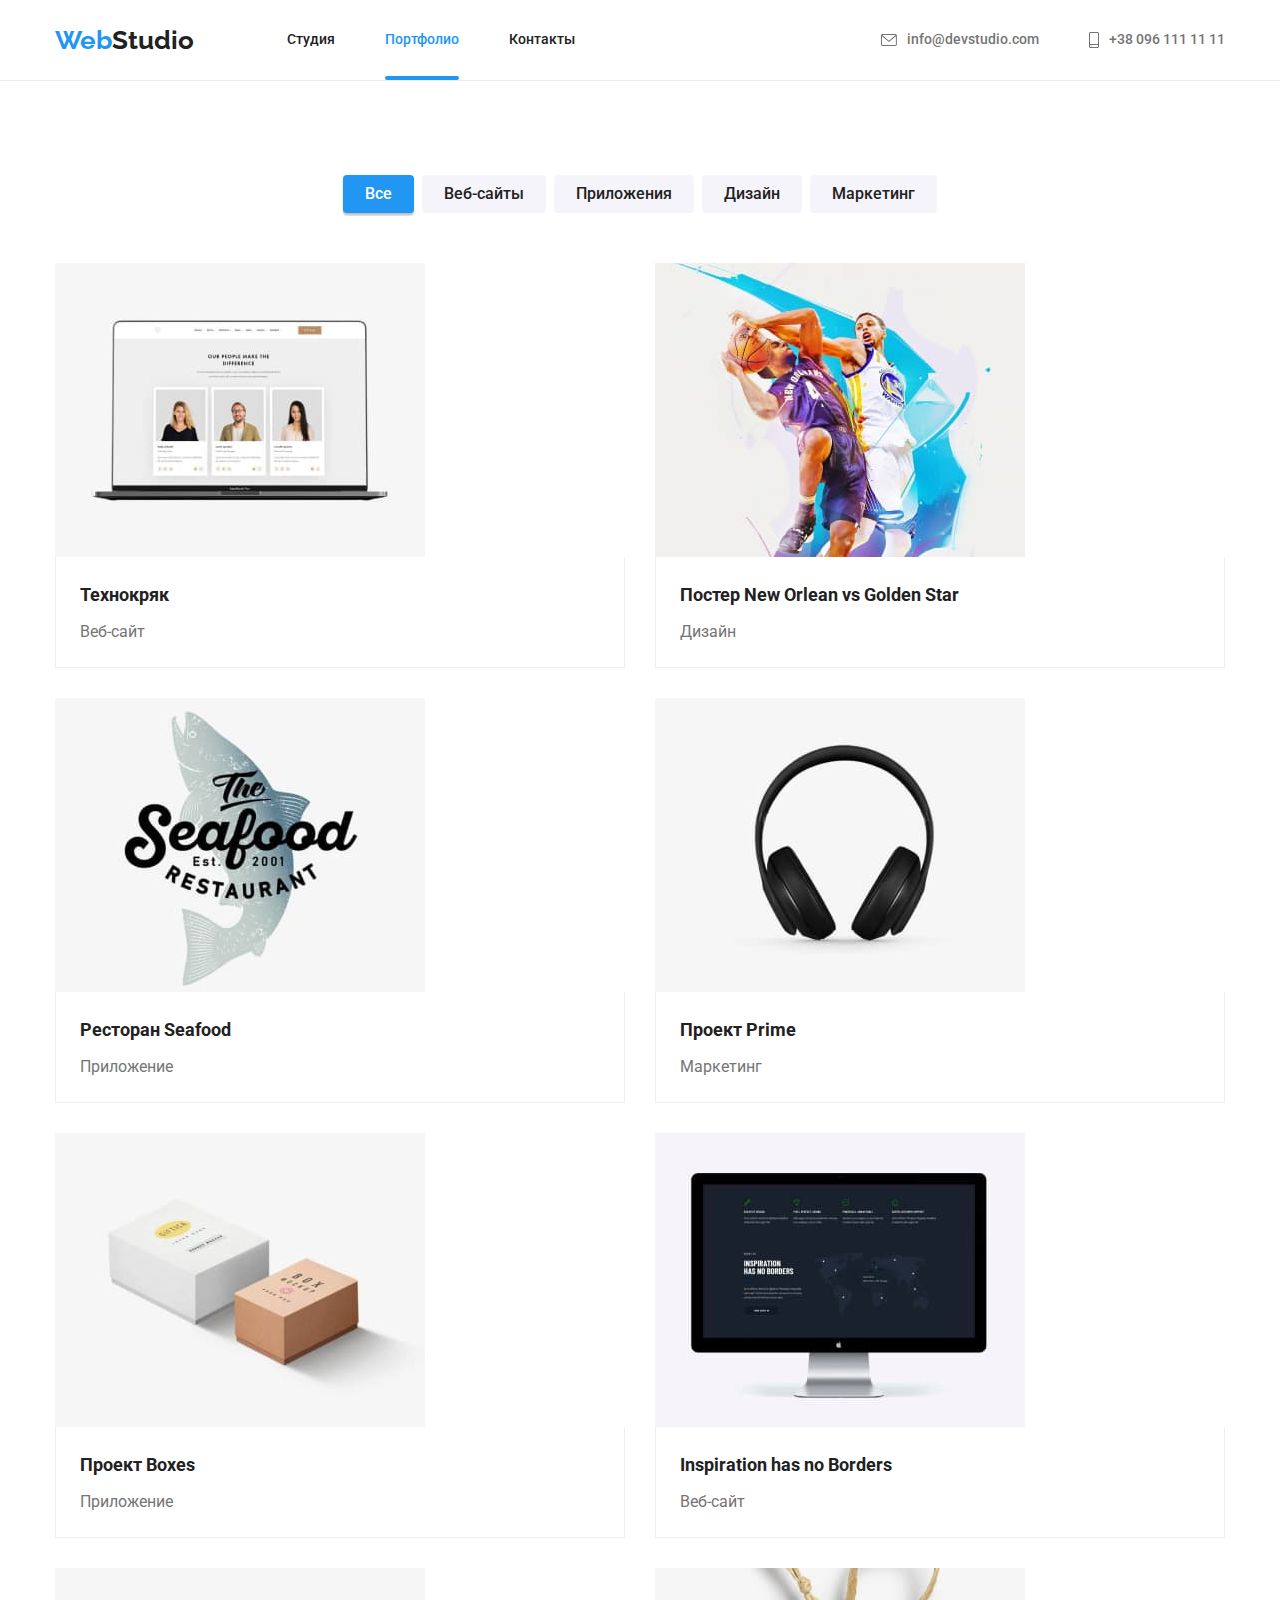
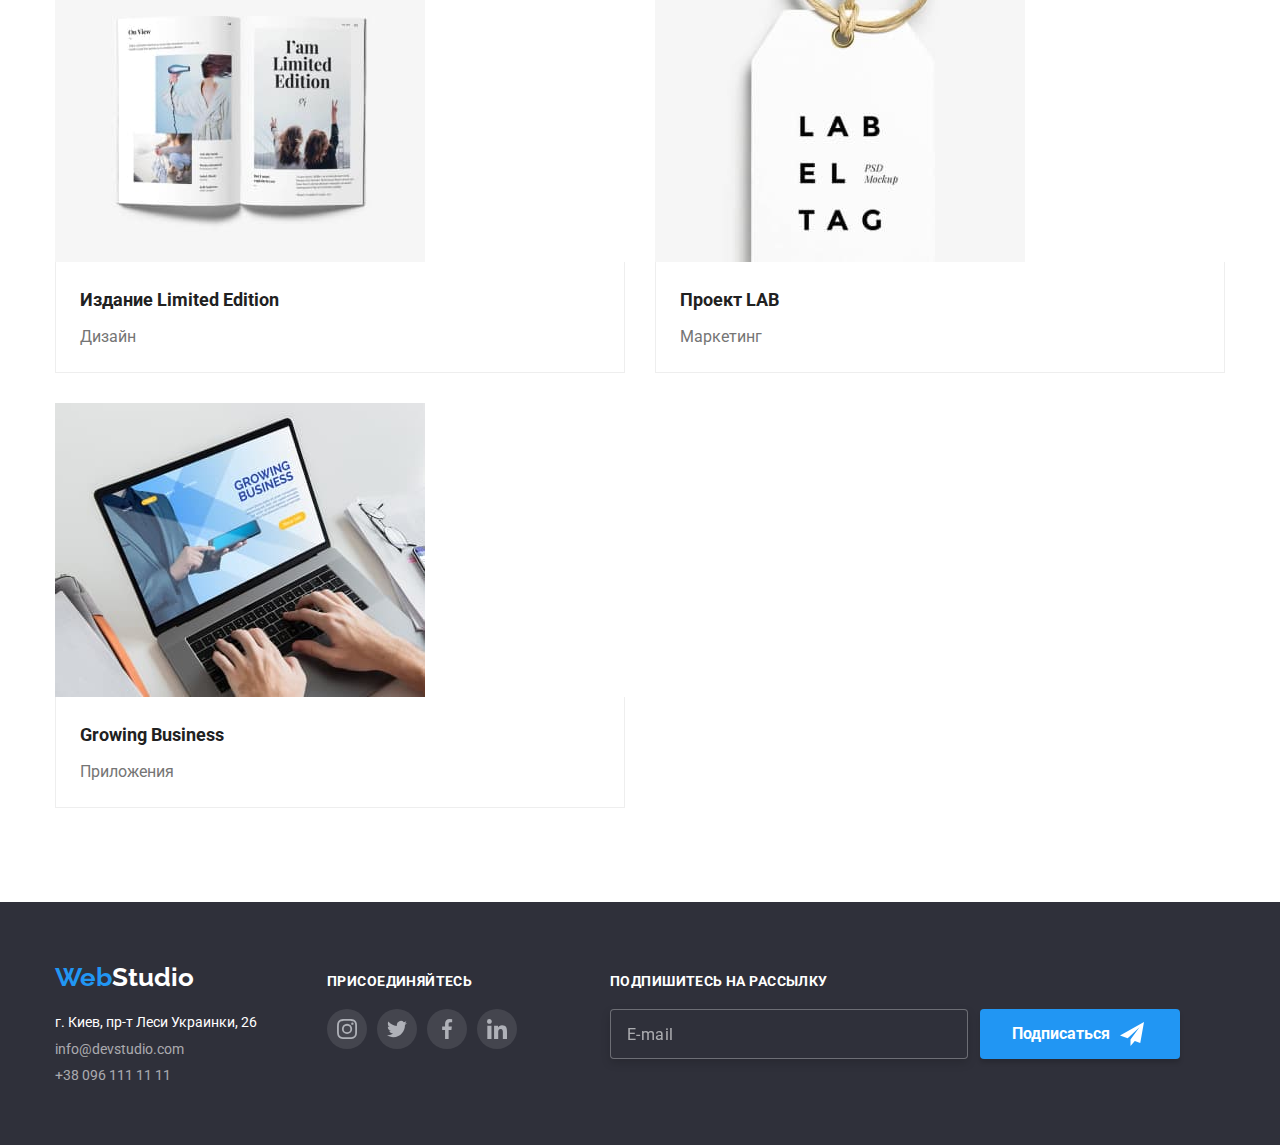
==== commit fa789556: "hw-8-9" ====
--- a/portfolio.html
+++ b/portfolio.html
@@ -102,7 +102,25 @@
         <li class="card__item">
             <a class="card__link" href="#">
                 <div class="card__thumb">
-            <img class="card__img" src="images/img-2-2.jpg" alt="img-2-2" width="370">
+                    <picture>
+                        <source srcset="
+                                ./images/projects/sport370-desktop@1x.jpg 1x,
+                                ./images/projects/sport370-desktop@2x.jpg 2x" type="image/jpeg" media="(min-width: 1200px)">
+                    
+                        <source srcset="
+                                ./images/projects/sport354-tablet@1x.jpg 1x,
+                                ./images/projects/sport354-tablet@2x.jpg 2x" type="image/jpeg" media="(min-width: 768px)">
+                    
+                        <source srcset="
+                                ./images/projects/sport450-mobile@1x.jpg 1x,
+                                ./images/projects/sport450-mobile@2x.jpg 2x" type="image/jpeg" media="(max-width: 767px)">
+                    
+                        <img src="./images/projects/sport450-mobile@1x.jpg" alt="Постер New Orlean vs Golden Star"
+                            srcset="./images/projects/sport450-mobile@2x.jpg 2x">
+                    
+                    </picture>
+            
+                    
             <p class="card__text">Ресурс предлагает комплексные предложения с разным уровнем функционала и сервисов. Все это позволит посетителю получить
             исчерпывающие сведения о компании или частном лице.</p>
             </div>
@@ -115,7 +133,26 @@
         <li class="card__item">
             <a class="card__link" href="#">
                 <div class="card__thumb">
-            <img class="card__img" src="images/img-3-2.jpg" alt="img-3-2" width="370">
+            <picture>
+                <source srcset="
+                ./images/projects/rest370-desktop@1x.jpg 1x,
+                ./images/projects/rest370-desktop@2x.jpg 2x" type="image/jpeg"
+                    media="(min-width: 1200px)">
+            
+                <source srcset="
+                ./images/projects/rest354-tablet@1x.jpg 1x,
+                ./images/projects/rest354-tablet@2x.jpg 2x" type="image/jpeg"
+                    media="(min-width: 768px)">
+            
+                <source srcset="
+                ./images/projects/rest450-mobile@1x.jpg 1x,
+                ./images/projects/rest450-mobile@2x.jpg 2x" type="image/jpeg"
+                    media="(max-width: 767px)">
+            
+                <img src="./images/projects/rest450-mobile@1x.jpg" alt="Ресторан Seafood"
+                    srcset="./images/projects/rest450-mobile@2x.jpg 2x">
+            
+            </picture>
             <p class="card__text">Ресурс предлагает комплексные предложения с разным уровнем функционала и сервисов. Все это позволит посетителю получить
             исчерпывающие сведения о компании или частном лице.</p>
             </div>
@@ -128,7 +165,23 @@
         <li class="card__item">
             <a class="card__link" href="#">
                 <div class="card__thumb">
-            <img class="card__img" src="images/img-4-2.jpg" alt="img-4-2" width="370">
+            <picture>
+                <source srcset="
+                            ./images/projects/prime370-desktop@1x.jpg 1x,
+                            ./images/projects/prime370-desktop@2x.jpg 2x" type="image/jpeg" media="(min-width: 1200px)">
+            
+                <source srcset="
+                            ./images/projects/prime354-tablet@1x.jpg 1x,
+                            ./images/projects/prime354-tablet@2x.jpg 2x" type="image/jpeg" media="(min-width: 768px)">
+            
+                <source srcset="
+                            ./images/projects/prime450-mobile@1x.jpg 1x,
+                            ./images/projects/prime450-mobile@2x.jpg 2x" type="image/jpeg" media="(max-width: 767px)">
+            
+                <img src="./images/projects/prime450-mobile@1x.jpg" alt="Проект Prime"
+                    srcset="./images/projects/prime450-mobile@2x.jpg 2x">
+            
+            </picture>
             <p class="card__text">Ресурс предлагает комплексные предложения с разным уровнем функционала и сервисов. Все это позволит посетителю получить
             исчерпывающие сведения о компании или частном лице.</p>
             </div>
@@ -141,7 +194,24 @@
         <li class="card__item">
             <a class="card__link" href="#">
                 <div class="card__thumb">
-            <img class="card__img" src="images/img-5-2.jpg" alt="img-5-2" width="370">
+            <picture>
+                <source srcset="
+                ./images/projects/boxes370-desktop@1x.jpg 1x,
+                ./images/projects/boxes370-desktop@2x.jpg 2x" type="image/jpeg"
+                    media="(min-width: 1200px)">
+            
+                <source srcset="
+                ./images/projects/boxes354-tablet@1x.jpg 1x,
+                ./images/projects/boxes354-tablet@2x.jpg 2x" type="image/jpeg" media="(min-width: 768px)">
+            
+                <source srcset="
+                ./images/projects/boxes450-mobile@1x.jpg 1x,
+                ./images/projects/boxes450-mobile@2x.jpg 2x" type="image/jpeg" media="(max-width: 767px)">
+            
+                <img src="./images/projects/boxes450-mobile@1x.jpg" alt="Проект Boxes"
+                    srcset="./images/projects/boxes450-mobile@2x.jpg 2x">
+            
+            </picture>
             <p class="card__text">Ресурс предлагает комплексные предложения с разным уровнем функционала и сервисов. Все это позволит посетителю получить
             исчерпывающие сведения о компании или частном лице.</p>
             </div>
@@ -154,7 +224,23 @@
         <li class="card__item">
             <a class="card__link" href="#">
                 <div class="card__thumb">
-            <img class="card__img" src="images/img-6-2.jpg" alt="img-6-2" width="370">
+            <picture>
+                <source srcset="
+                ./images/projects/inspiration370-desktop@1x.jpg 1x,
+                ./images/projects/inspiration370-desktop@2x.jpg 2x" type="image/jpeg" media="(min-width: 1200px)">
+            
+                <source srcset="
+                ./images/projects/inspiration354-tablet@1x.jpg 1x,
+                ./images/projects/inspiration354-tablet@2x.jpg 2x" type="image/jpeg" media="(min-width: 768px)">
+            
+                <source srcset="
+                ./images/projects/inspiration450-mobile@1x.jpg 1x,
+                ./images/projects/inspiration450-mobile@2x.jpg 2x" type="image/jpeg" media="(max-width: 767px)">
+            
+                <img src="./images/projects/inspiration450-mobile@1x.jpg" alt="Inspiration has no Borders"
+                    srcset="./images/projects/inspiration450-mobile@2x.jpg 2x">
+            
+            </picture>
             <p class="card__text">Ресурс предлагает комплексные предложения с разным уровнем функционала и сервисов. Все это позволит посетителю получить
             исчерпывающие сведения о компании или частном лице.</p>
             </div>
@@ -167,7 +253,23 @@
         <li class="card__item">
             <a class="card__link" href="#">
                 <div class="card__thumb">
-            <img class="card__img" src="images/img-7-2.jpg" alt="img-7-2" width="370">
+            <picture>
+                <source srcset="
+            ./images/projects/public370-desktop@1x.jpg 1x,
+            ./images/projects/public370-desktop@2x.jpg 2x" type="image/jpeg" media="(min-width: 1200px)">
+            
+                <source srcset="
+            ./images/projects/public354-tablet@1x.jpg 1x,
+            ./images/projects/public354-tablet@2x.jpg 2x" type="image/jpeg" media="(min-width: 768px)">
+            
+                <source srcset="
+            ./images/projects/public450-mobile@1x.jpg 1x,
+            ./images/projects/public450-mobile@2x.jpg 2x" type="image/jpeg" media="(max-width: 767px)">
+            
+                <img src="./images/projects/public450-mobile@1x.jpg" alt="Издание Limited Edition"
+                srcset="./images/projects/public450-mobile@2x.jpg 2x">
+            
+            </picture>
             <p class="card__text">Ресурс предлагает комплексные предложения с разным уровнем функционала и сервисов. Все это позволит посетителю получить
             исчерпывающие сведения о компании или частном лице.</p>
             </div>
@@ -180,7 +282,23 @@
         <li class="card__item">
             <a class="card__link" href="#">
                 <div class="card__thumb">
-            <img class="card__img" src="images/img-8-2.jpg" alt="img-8-2" width="370">
+            <picture>
+                <source srcset="
+                ./images/projects/lab370-desktop@1x.jpg 1x,
+                ./images/projects/lab370-desktop@2x.jpg 2x" type="image/jpeg" media="(min-width: 1200px)">
+            
+                <source srcset="
+                ./images/projects/lab354-tablet@1x.jpg 1x,
+                ./images/projects/lab354-tablet@2x.jpg 2x" type="image/jpeg" media="(min-width: 768px)">
+            
+                <source srcset="
+                ./images/projects/lab450-mobile@1x.jpg 1x,
+                ./images/projects/lab450-mobile@2x.jpg 2x" type="image/jpeg" media="(max-width: 767px)">
+            
+                <img src="./images/projects/lab450-mobile@1x.jpg" alt="Проект LAB"
+                    srcset="./images/projects/lab450-mobile@2x.jpg 2x">
+            
+            </picture>
             <p class="card__text">Ресурс предлагает комплексные предложения с разным уровнем функционала и сервисов. Все это позволит посетителю получить
             исчерпывающие сведения о компании или частном лице.</p>
             </div>
@@ -193,7 +311,23 @@
         <li class="card__item">
             <a class="card__link" href="#">
                 <div class="card__thumb">
-            <img class="card__img" src="images/img-9-2.jpg" alt="img-9-2" width="370">
+            <picture>
+                <source srcset="
+                ./images/projects/business370-desktop@1x.jpg 1x,
+                ./images/projects/business370-desktop@2x.jpg 2x" type="image/jpeg" media="(min-width: 1200px)">
+            
+                <source srcset="
+                ./images/projects/business354-tablet@1x.jpg 1x,
+                ./images/projects/business354-tablet@2x.jpg 2x" type="image/jpeg" media="(min-width: 768px)">
+            
+                <source srcset="
+                ./images/projects/business450-mobile@1x.jpg 1x,
+                ./images/projects/business450-mobile@2x.jpg 2x" type="image/jpeg" media="(max-width: 767px)">
+            
+                <img src="./images/projects/business450-mobile@1x.jpg" alt="Growing Business"
+                    srcset="./images/projects/business450-mobile@2x.jpg 2x">
+            
+            </picture>
             <p class="card__text">Ресурс предлагает комплексные предложения с разным уровнем функционала и сервисов. Все это позволит посетителю получить
             исчерпывающие сведения о компании или частном лице.</p>
             </div>
--- a/css/main.min.css
+++ b/css/main.min.css
@@ -1,2 +1,2 @@
-.about-us-section{width:100%}.title-about-us{margin-bottom:50px;margin-top:0;font-weight:700;font-size:36px;line-height:1.17;text-align:center;color:#212121}.about-us{display:-webkit-box;display:-ms-flexbox;display:flex;margin-top:0;margin-bottom:0;padding-left:0;gap:30px}.about-us__img{position:relative}.about-us__description{position:absolute;bottom:0;left:0;width:100%;height:70px;margin:0;padding-top:27px;padding-bottom:27px;background:rgba(47,48,58,0.8);font-weight:700;font-size:14px;line-height:16px;text-align:center;letter-spacing:0.03em;text-transform:uppercase;color:#fff}@media (max-width: 1199px){.about-us-section{display:none}}h1,h2,h3{margin:0;padding:0}body{background-color:#fff;font-family:"Roboto", sans-serif}.container{max-width:1200px;width:100%;padding-left:15px;padding-right:15px;margin:0 auto}p{margin:0;padding:0}ul{list-style:none}a{text-decoration:none}section{padding-top:94px;padding-bottom:94px}img{display:block}@media (max-width: 1199px){section{padding:60px 0}}@media (max-width: 767px){.container{max-width:480px}}.benefits-section{padding-bottom:0}.benefits{margin-top:0;margin-bottom:0;display:-webkit-box;display:-ms-flexbox;display:flex;padding-left:0;gap:30px;width:100%}.benefits__item{width:270px}.benefits__title{margin-top:0;margin-bottom:10px;color:#212121;font-weight:700;font-size:14px;text-transform:uppercase;line-height:1.14}.benefits__symbol{display:-webkit-box;display:-ms-flexbox;display:flex;-webkit-box-pack:center;-ms-flex-pack:center;justify-content:center;-webkit-box-align:center;-ms-flex-align:center;align-items:center;height:120px;background-color:#f5f4fa;margin-bottom:30px;border-radius:4px}.benefits__icon{width:70px;height:70px}.benefits__description{margin-top:0;margin-bottom:0;color:#757575;font-weight:400;font-size:14px;line-height:1.71}@media (max-width: 1199px){.benefits{-ms-flex-wrap:wrap;flex-wrap:wrap;-webkit-box-pack:center;-ms-flex-pack:center;justify-content:center}.benefits__item{width:calc(50% - 30px)}.benefits-section{padding-bottom:60px;padding-top:60px}}@media (max-width: 767px){.benefits{-webkit-box-orient:vertical;-webkit-box-direction:normal;-ms-flex-direction:column;flex-direction:column}.benefits__item{width:100%}.benefits__title{text-align:center}.benefits-section{padding-bottom:60px}}.button{padding:10px 32px;width:200px;cursor:pointer;color:#fff;background-color:#2196f3;font-weight:700;font-size:16px;-webkit-box-align:center;-ms-flex-align:center;align-items:center;text-align:center;line-height:1.88;-webkit-transition:background-color 250ms cubic-bezier(0.4, 0, 0.2, 1);transition:background-color 250ms cubic-bezier(0.4, 0, 0.2, 1);-webkit-box-shadow:0px 4px 4px rgba(0,0,0,0.15);box-shadow:0px 4px 4px rgba(0,0,0,0.15);border-radius:4px;border:none;display:block}.button:hover,.button:focus{background-color:#188ce8}.button__btn-submit{padding:10px;min-width:200px;margin:0 auto;cursor:pointer;color:#fff;background-color:#2196f3;font-weight:700;font-size:16px;-webkit-box-align:center;-ms-flex-align:center;align-items:center;text-align:center;line-height:1.88;-webkit-transition:background-color 250ms cubic-bezier(0.4, 0, 0.2, 1);transition:background-color 250ms cubic-bezier(0.4, 0, 0.2, 1)}.button__btn-submit:hover,.button__btn-submit:focus{background-color:#188ce8}.button__open-modal{margin:0 auto}footer{background:#2f303a;padding-top:60px;padding-bottom:60px}.foot{display:-webkit-box;display:-ms-flexbox;display:flex;-webkit-box-align:baseline;-ms-flex-align:baseline;align-items:baseline}.info-footer{display:block;padding-left:0;margin-top:0;margin-bottom:0}.info-footer__adress>a{display:inline-block;margin-bottom:9px;font-style:normal;font-weight:400;font-size:14px;line-height:1.17;color:#fff;-webkit-transition:color 250ms cubic-bezier(0.4, 0, 0.2, 1);transition:color 250ms cubic-bezier(0.4, 0, 0.2, 1)}.info-footer__adress>a:hover,.info-footer__adress>a:focus{color:#2196f3}.info-footer__mail>a{display:inline-block;margin-bottom:9px;font-style:normal;font-weight:400;font-size:14px;line-height:1.17;color:rgba(255,255,255,0.6);-webkit-transition:color 250ms cubic-bezier(0.4, 0, 0.2, 1);transition:color 250ms cubic-bezier(0.4, 0, 0.2, 1)}.info-footer__mail>a:hover,.info-footer__mail>a:focus{color:#2196f3}.info-footer__tel>a{display:inline-block;font-style:normal;font-weight:400;font-size:14px;line-height:1.17;color:rgba(255,255,255,0.6);-webkit-transition:color 250ms cubic-bezier(0.4, 0, 0.2, 1);transition:color 250ms cubic-bezier(0.4, 0, 0.2, 1)}.info-footer__tel>a:hover,.info-footer__tel>a:focus{color:#2196f3}.footer-sociale{margin-left:70px;padding:0}.title-sociale{font-style:normal;font-weight:700;font-size:14px;line-height:16px;letter-spacing:0.03em;text-transform:uppercase;margin-bottom:20px;color:#fff}.list-sociale{display:-webkit-box;display:-ms-flexbox;display:flex;margin:0;padding:0}.list-sociale li:not(:last-child){margin-right:10px}.list-sociale__link{display:-webkit-box;display:-ms-flexbox;display:flex;-webkit-box-pack:center;-ms-flex-pack:center;justify-content:center;-webkit-box-align:center;-ms-flex-align:center;align-items:center;width:40px;height:40px;background-color:rgba(255,255,255,0.1);border-radius:50%;color:#fff;-webkit-transition:background-color 250ms cubic-bezier(0.4, 0, 0.2, 1),color 250ms cubic-bezier(0.4, 0, 0.2, 1);transition:background-color 250ms cubic-bezier(0.4, 0, 0.2, 1),color 250ms cubic-bezier(0.4, 0, 0.2, 1)}.list-sociale__link:hover,.list-sociale__link:focus{color:#fff;background-color:#2196f3}.list-sociale__icon{width:20px;height:20px;fill:currentColor}.subscription{margin-left:93px}.subscription__title{font-style:normal;font-weight:700;font-size:14px;line-height:16px;letter-spacing:0.03em;text-transform:uppercase;margin-bottom:20px;color:#fff}.subscription__form{display:-webkit-box;display:-ms-flexbox;display:flex}.subscription__input{width:358px;height:50px;background:#2f303a;border:1px solid rgba(255,255,255,0.3);-webkit-box-sizing:border-box;box-sizing:border-box;-webkit-filter:drop-shadow(0px 4px 4px rgba(0,0,0,0.15));filter:drop-shadow(0px 4px 4px rgba(0,0,0,0.15));border-radius:4px;-webkit-transition:border 250ms cubic-bezier(0.4, 0, 0.2, 1);transition:border 250ms cubic-bezier(0.4, 0, 0.2, 1);font-weight:400;font-size:16px;line-height:20px;padding-left:16px;letter-spacing:0.03em;color:rgba(255,255,255,0.6)}.subscription__input:hover,.subscription__input:focus{border:1px solid #2196f3}.subscription__input::-webkit-input-placeholder{font-weight:400;font-size:16px;line-height:20px;display:-webkit-box;display:flex;-webkit-box-align:center;align-items:center;letter-spacing:0.03em;color:rgba(255,255,255,0.6)}.subscription__input:-ms-input-placeholder{font-weight:400;font-size:16px;line-height:20px;display:-ms-flexbox;display:flex;-ms-flex-align:center;align-items:center;letter-spacing:0.03em;color:rgba(255,255,255,0.6)}.subscription__input::-ms-input-placeholder{font-weight:400;font-size:16px;line-height:20px;display:-ms-flexbox;display:flex;-ms-flex-align:center;align-items:center;letter-spacing:0.03em;color:rgba(255,255,255,0.6)}.subscription__input::placeholder{font-weight:400;font-size:16px;line-height:20px;display:-webkit-box;display:-ms-flexbox;display:flex;-webkit-box-align:center;-ms-flex-align:center;align-items:center;letter-spacing:0.03em;color:rgba(255,255,255,0.6)}.subscription__button{display:-webkit-box;display:-ms-flexbox;display:flex;margin-left:12px;height:50px}.subscription__icon{margin-left:10px;fill:#fff}.subscription__svg{color:#fff}@media (max-width: 1199px){.foot{-ms-flex-wrap:wrap;flex-wrap:wrap;text-align:center;-ms-flex-pack:distribute;justify-content:space-around}.footer-sociale{margin:0}.subscription{width:100%;margin:0;padding-top:60px}.subscription__button{margin:0}.subscription__input{width:450px;margin-bottom:20px}.subscription__form{-webkit-box-orient:vertical;-webkit-box-direction:normal;-ms-flex-direction:column;flex-direction:column;-webkit-box-align:center;-ms-flex-align:center;align-items:center;text-align:center}}@media (max-width: 767px){.foot{-webkit-box-orient:vertical;-webkit-box-direction:normal;-ms-flex-direction:column;flex-direction:column;-webkit-box-align:center;-ms-flex-align:center;align-items:center;text-align:center}.footer-sociale{margin:0;padding-top:60px}.subscription__form{-webkit-box-orient:vertical;-webkit-box-direction:normal;-ms-flex-direction:column;flex-direction:column;-webkit-box-align:center;-ms-flex-align:center;align-items:center;text-align:center}.subscription__input{width:100%;margin-bottom:20px;padding:0 15px}.subscription{width:100%;margin:0;padding-top:60px}.subscription__button{margin:0}}.text-logo{display:inline-block;margin-bottom:20px;font-family:"Raleway";font-style:normal;font-weight:700;font-size:26px;line-height:1.19;color:#fff}.web-footer{color:#2196f3}.logo-header{font-family:"Raleway";font-style:normal;font-weight:700;font-size:26px;line-height:1.19;color:#212121}.web-header{color:#2196f3}@media (max-width: 767px){.logo-header{font-size:24px}}.main-banner{padding-top:200px;padding-bottom:200px;margin-top:0;text-align:center;text-align:center;background-repeat:no-repeat;background-size:cover;background-position:center;max-width:1600px;height:auto;margin-left:auto;margin-right:auto}.main-text{width:100%;margin-bottom:30px;margin-right:auto;margin-left:auto;margin-top:0;text-align:center;font-weight:900;font-size:44px;line-height:1.36;letter-spacing:0.06em;text-transform:uppercase;color:#fff}@media screen and (max-width: 767px){.main-text{font-size:26px;width:100%}.main-banner{padding:118px 60px;background-image:-webkit-gradient(linear, left top, left bottom, from(rgba(47,48,58,0.4)), to(rgba(47,48,58,0.4))),url("../../images/background-main-banner/bgmain-ban-mobile@1x.jpg");background-image:linear-gradient(rgba(47,48,58,0.4), rgba(47,48,58,0.4)),url("../../images/background-main-banner/bgmain-ban-mobile@1x.jpg")}}@media screen and (max-width: 767px) and (min-device-pixel-ratio: 2), screen and (max-width: 767px) and (-webkit-min-device-pixel-ratio: 2), screen and (max-width: 767px) and (min-resolution: 192dpi), screen and (max-width: 767px) and (min-resolution: 2dppx){.main-banner{background-image:-webkit-gradient(linear, left top, left bottom, from(rgba(47,48,58,0.4)), to(rgba(47,48,58,0.4))),url(../../images/background-main-banner/bgmain-ban-mobile@2x.jpg);background-image:linear-gradient(rgba(47,48,58,0.4), rgba(47,48,58,0.4)),url(../../images/background-main-banner/bgmain-ban-mobile@2x.jpg)}}@media screen and (min-width: 768px){.main-text{font-size:26px;width:100%}.main-banner{padding:118px 204px;background-image:-webkit-gradient(linear, left top, left bottom, from(rgba(47,48,58,0.4)), to(rgba(47,48,58,0.4))),url("../../images/background-main-banner/bgmain-ban-tablet@1x.jpg");background-image:linear-gradient(rgba(47,48,58,0.4), rgba(47,48,58,0.4)),url("../../images/background-main-banner/bgmain-ban-tablet@1x.jpg")}}@media screen and (min-width: 768px) and (min-device-pixel-ratio: 2), screen and (min-width: 768px) and (-webkit-min-device-pixel-ratio: 2), screen and (min-width: 768px) and (min-resolution: 192dpi), screen and (min-width: 768px) and (min-resolution: 2dppx){.main-banner{background-image:-webkit-gradient(linear, left top, left bottom, from(rgba(47,48,58,0.4)), to(rgba(47,48,58,0.4))),url(../../images/background-main-banner/bgmain-ban-tablet@2x.jpg);background-image:linear-gradient(rgba(47,48,58,0.4), rgba(47,48,58,0.4)),url(../../images/background-main-banner/bgmain-ban-tablet@2x.jpg)}}@media screen and (min-width: 1200px){.main-banner{background-image:-webkit-gradient(linear, left top, left bottom, from(rgba(47,48,58,0.4)), to(rgba(47,48,58,0.4))),url("../../images/background-main-banner/bgmain-ban-desktop@1x.jpg");background-image:linear-gradient(rgba(47,48,58,0.4), rgba(47,48,58,0.4)),url("../../images/background-main-banner/bgmain-ban-desktop@1x.jpg")}}@media screen and (min-width: 1200px) and (min-device-pixel-ratio: 2), screen and (min-width: 1200px) and (-webkit-min-device-pixel-ratio: 2), screen and (min-width: 1200px) and (min-resolution: 192dpi), screen and (min-width: 1200px) and (min-resolution: 2dppx){.main-banner{background-image:-webkit-gradient(linear, left top, left bottom, from(rgba(47,48,58,0.4)), to(rgba(47,48,58,0.4))),url(../../images/background-main-banner/bgmain-ban-desktop@2x.jpg);background-image:linear-gradient(rgba(47,48,58,0.4), rgba(47,48,58,0.4)),url(../../images/background-main-banner/bgmain-ban-desktop@2x.jpg)}}.mobile-menu{position:fixed;top:0;left:0;display:-webkit-box;display:-ms-flexbox;display:flex;-webkit-box-orient:vertical;-webkit-box-direction:normal;-ms-flex-direction:column;flex-direction:column;-webkit-box-pack:justify;-ms-flex-pack:justify;justify-content:space-between;width:100vw;height:100vh;padding:48px 0px 48px 40px;background-color:#fff;-webkit-box-shadow:0px 4px 8px rgba(0,0,0,0.04),0px 2px 4px rgba(0,0,0,0.08),0px 1px 3px rgba(0,0,0,0.16);box-shadow:0px 4px 8px rgba(0,0,0,0.04),0px 2px 4px rgba(0,0,0,0.08),0px 1px 3px rgba(0,0,0,0.16)}.mobile-menu.is-hidden{display:none}.mobile-menu__close-btn{position:absolute;right:15px;top:10px;width:40px;height:40px;cursor:pointer;-webkit-transition:fill 250ms cubic-bezier(0.4, 0, 0.2, 1);transition:fill 250ms cubic-bezier(0.4, 0, 0.2, 1)}.mobile-menu__close-btn:hover,.mobile-menu__close-btn:focus{fill:#2196f3}.mobile-list{display:-webkit-box;display:-ms-flexbox;display:flex;-webkit-box-orient:vertical;-webkit-box-direction:normal;-ms-flex-direction:column;flex-direction:column;-webkit-box-pack:justify;-ms-flex-pack:justify;justify-content:space-between;margin:0;padding-left:0;gap:32px}.mobile-list__link{display:block;color:#212121;font-size:40px;font-weight:500;line-height:1.14;-webkit-transition:color 250ms cubic-bezier(0.4, 0, 0.2, 1);transition:color 250ms cubic-bezier(0.4, 0, 0.2, 1)}.mobile-list__link:hover,.mobile-list__link:focus{color:#2196f3}.mobile-list .current{color:#2196f3}.mobile-info{display:-webkit-box;display:-ms-flexbox;display:flex;-ms-flex-wrap:wrap;flex-wrap:wrap;margin:0;padding-left:0;gap:32px}.mobile-info__tel{font-size:34px;font-weight:500;line-height:40px;letter-spacing:0.02em;color:#2196f3}.mobile-info__mail{font-weight:500;font-size:24px;line-height:28px;letter-spacing:0.02em;color:#757575}.mobile-sociale{padding-top:64px}.mobile-sociale__list{display:-webkit-box;display:-ms-flexbox;display:flex;-ms-flex-wrap:wrap;flex-wrap:wrap;margin:0;padding:0}.mobile-sociale__item:not(:last-child){border-right:1px solid rgba(33,33,33,0.2)}.mobile-sociale__link{font-weight:500;font-size:18px;line-height:22px;letter-spacing:0.02em;color:#2196f3;padding:0 10px}@media (max-width: 479px){.mobile-info__tel{font-size:30px}}.backdrop{position:fixed;width:100vw;height:100vh;top:0;left:0;background:rgba(0,0,0,0.2);will-change:visibility, opacity;-webkit-transition:visibility 250ms cubic-bezier(0.4, 0, 0.2, 1),opacity 250ms cubic-bezier(0.4, 0, 0.2, 1);transition:visibility 250ms cubic-bezier(0.4, 0, 0.2, 1),opacity 250ms cubic-bezier(0.4, 0, 0.2, 1);padding:0 15px;display:-webkit-box;display:-ms-flexbox;display:flex;-webkit-box-pack:center;-ms-flex-pack:center;justify-content:center;-webkit-box-align:center;-ms-flex-align:center;align-items:center}.backdrop.is-hidden{visibility:hidden;opacity:0;pointer-events:none}.modal{position:relative;width:100%;max-width:528px;max-height:609px;border-radius:4px;background:#fff}.close-icon{position:absolute;top:8px;right:8px;display:-webkit-box;display:-ms-flexbox;display:flex;-webkit-box-pack:center;-ms-flex-pack:center;justify-content:center;-webkit-box-align:center;-ms-flex-align:center;align-items:center;background-color:#fff;width:30px;height:30px;border:1px solid rgba(0,0,0,0.1);border-radius:50%;cursor:pointer;-webkit-transition:fill 250ms cubic-bezier(0.4, 0, 0.2, 1);transition:fill 250ms cubic-bezier(0.4, 0, 0.2, 1)}.close-icon:hover,.close-icon:focus{fill:#2196f3}.data-user{padding:40px}.form-order{margin-bottom:20px}.title-order{margin-bottom:12px;color:#212121;font-weight:700;font-size:20px;line-height:1.15;text-align:center}.form-field{display:-webkit-box;display:-ms-flexbox;display:flex;-webkit-box-orient:vertical;-webkit-box-direction:normal;-ms-flex-direction:column;flex-direction:column}.form-field:not(:last-child){margin-bottom:10px}.form-field label{margin-bottom:4px;color:#757575;font-size:12px;line-height:1.167;letter-spacing:0.01em}.form-field input{width:100%;height:40px;border:1px solid rgba(33,33,33,0.2);-webkit-box-sizing:border-box;box-sizing:border-box;border-radius:4px;padding-left:42px}.input-wrap{position:relative;color:#212121}.input-wrap input:focus,.input-wrap input:focus-visible{border:1px solid #2196f3;outline:none}.input-wrap input:focus ~ .icon-form{color:#2196f3}.icon-form{position:absolute;top:50%;left:12px;-webkit-transform:translateY(-50%);transform:translateY(-50%);width:18px;height:18px;fill:currentColor}.comment-user{width:100%;height:120px;resize:none;border:1px solid rgba(33,33,33,0.2);-webkit-box-sizing:border-box;box-sizing:border-box;border-radius:4px;padding:12px 16px;font-size:12px;line-height:1.167;letter-spacing:0.01em}.comment-user:focus,.comment-user:focus-visible{border:1px solid #2196f3;outline:none}.comment-user::-webkit-input-placeholder{color:rgba(117,117,117,0.5)}.comment-user:-ms-input-placeholder{color:rgba(117,117,117,0.5)}.comment-user::-ms-input-placeholder{color:rgba(117,117,117,0.5)}.comment-user::placeholder{color:rgba(117,117,117,0.5)}.accept-rule{display:-webkit-box;display:-ms-flexbox;display:flex;-webkit-box-pack:center;-ms-flex-pack:center;justify-content:center;position:relative;-webkit-box-align:center;-ms-flex-align:center;align-items:center;margin-bottom:30px;color:#757575;font-size:14px;line-height:1.714}.checkbox{display:none}.checkbox:checked+.icon-checkbox{background-color:#2196f3;border:2px solid #2196f3}.checkbox:checked+.icon-checkbox>.icon-check{fill-opacity:1;stroke-opacity:1}.icon-checkbox{position:relative;display:block;margin-right:7px;width:16px;height:15px;background-color:#fff;border:2px solid #212121;border-radius:2px}.icon-check{position:absolute;top:50%;left:50%;-webkit-transform:translate(-50%, -50%) scale(2);transform:translate(-50%, -50%) scale(2);width:6px;height:4px;fill:#fff;fill-opacity:0;stroke-opacity:0;display:-webkit-box;display:-ms-flexbox;display:flex;-webkit-box-pack:center;-ms-flex-pack:center;justify-content:center;-webkit-box-align:center;-ms-flex-align:center;align-items:center}.contract{margin-left:5px;text-decoration:underline;text-underline-position:under;color:#2196f3;font-size:14px;line-height:1.714}@media (max-width: 767px){.accept-rule,.contract{font-size:12px}}@media (max-width: 479px){.title-order{font-size:14px}.accept-rule{margin-bottom:15px}.data-user{padding:30px}}.page-header{background-color:#fff;border-bottom:1px solid #ececec;width:100%}.header-all{display:-webkit-box;display:-ms-flexbox;display:flex;-webkit-box-align:center;-ms-flex-align:center;align-items:center;min-height:80px}.site-nav{display:-webkit-box;display:-ms-flexbox;display:flex;margin-left:93px;margin-top:0;margin-bottom:0;padding-left:0;gap:50px}.site-nav__link{display:block;padding-top:32px;padding-bottom:32px;color:#212121;font-size:14px;font-weight:500;line-height:1.14;-webkit-transition:color 250ms cubic-bezier(0.4, 0, 0.2, 1);transition:color 250ms cubic-bezier(0.4, 0, 0.2, 1)}.site-nav__link:hover,.site-nav__link:focus{color:#2196f3}.site-nav .current{color:#2196f3;font-size:14px;font-weight:500;line-height:1.14;position:relative}.site-nav .current::after{content:"";position:absolute;bottom:0;left:0;width:100%;border:2px solid #2196f3;border-radius:2px;background-color:#2196f3}.auth-nav{display:-webkit-box;display:-ms-flexbox;display:flex;-webkit-box-pack:end;-ms-flex-pack:end;justify-content:flex-end;margin-left:auto;margin-top:0;margin-bottom:0;padding-left:0;gap:50px}.auth-nav__link{display:-webkit-box;display:-ms-flexbox;display:flex;-webkit-box-pack:center;-ms-flex-pack:center;justify-content:center;-webkit-box-align:center;-ms-flex-align:center;align-items:center;padding-top:32px;padding-bottom:32px;color:#757575;font-size:14px;font-weight:500;line-height:1.14;-webkit-transition:color 250ms cubic-bezier(0.4, 0, 0.2, 1);transition:color 250ms cubic-bezier(0.4, 0, 0.2, 1)}.auth-nav__link:hover,.auth-nav__link:focus{color:#2196f3}.auth-nav__icon-mail{display:block;width:16px;height:12px;margin-right:10px;fill:currentColor}.auth-nav__icon-tel{display:block;width:10px;height:16px;margin-right:10px;fill:currentColor}.menu-burger{display:none;width:40px;height:40px;padding:12px 8px;margin:0;cursor:pointer}.menu-burger__line{background-color:#212121;width:100%;height:2.6px;display:block}.menu-burger__line:hover,.menu-burger__line:focus{background-color:#2196f3}.menu-burger__line:not(:last-child){margin-bottom:4px}.menu-burger:hover .menu-burger__line{background-color:#2196f3}@media (max-width: 1199px){.header-all{min-height:80px}.auth-nav{-webkit-box-orient:vertical;-webkit-box-direction:normal;-ms-flex-direction:column;flex-direction:column;gap:10px}.auth-nav__link{padding:0;-webkit-box-pack:start;-ms-flex-pack:start;justify-content:flex-start}}@media (max-width: 767px){.header-all{min-height:60px;-webkit-box-pack:justify;-ms-flex-pack:justify;justify-content:space-between;padding:0 15px}.site-nav,.auth-nav{display:none}.menu-burger{display:block}}.partners-title{margin-top:0;margin-bottom:50px;font-weight:700;font-size:36px;line-height:1.17;text-align:center;color:#212121}.partners{display:-webkit-box;display:-ms-flexbox;display:flex;margin:0;padding:0;gap:30px}.partners__logo{display:-webkit-box;display:-ms-flexbox;display:flex;-webkit-box-pack:center;-ms-flex-pack:center;justify-content:center;-webkit-box-align:center;-ms-flex-align:center;align-items:center;width:100%;height:100%;border:1px solid #afb1b8;border-radius:4px;text-align:center;color:#afb1b8;-webkit-transition:color 250ms cubic-bezier(0.4, 0, 0.2, 1),border 250ms cubic-bezier(0.4, 0, 0.2, 1);transition:color 250ms cubic-bezier(0.4, 0, 0.2, 1),border 250ms cubic-bezier(0.4, 0, 0.2, 1)}.partners__logo:hover,.partners__logo:focus{color:#2196f3;border:1px solid #2196f3}.partners__icon{width:106px;height:60px;fill:currentColor}.partners__list-element{width:100%;min-height:92px}@media (max-width: 1199px){.partners{-ms-flex-wrap:wrap;flex-wrap:wrap;-webkit-box-pack:center;-ms-flex-pack:center;justify-content:center}.partners__list-element{width:calc(33% - 30px)}}@media (max-width: 767px){.partners{-ms-flex-wrap:wrap;flex-wrap:wrap}.partners__list-element{width:calc(50% - 15px)}.partners-title{font-size:28px;margin-bottom:30px}}.hidden{display:none}.button-nav{display:-webkit-box;display:-ms-flexbox;display:flex;-webkit-box-pack:center;-ms-flex-pack:center;justify-content:center;-webkit-box-align:center;-ms-flex-align:center;align-items:center;margin-top:0;margin-bottom:50px;margin-left:auto;margin-right:auto;padding-left:0;gap:8px}.button-nav__button{padding:6px 22px;width:-webkit-max-content;width:-moz-max-content;width:max-content;border:0;-webkit-box-shadow:none;box-shadow:none;background:#f5f4fa;font-weight:500;font-size:16px;line-height:1.63;text-align:center;color:#212121;-webkit-transition:color 250ms cubic-bezier(0.4, 0, 0.2, 1),background-color 250ms cubic-bezier(0.4, 0, 0.2, 1),border-radius 250ms cubic-bezier(0.4, 0, 0.2, 1),-webkit-box-shadow 250ms cubic-bezier(0.4, 0, 0.2, 1);transition:color 250ms cubic-bezier(0.4, 0, 0.2, 1),background-color 250ms cubic-bezier(0.4, 0, 0.2, 1),border-radius 250ms cubic-bezier(0.4, 0, 0.2, 1),-webkit-box-shadow 250ms cubic-bezier(0.4, 0, 0.2, 1);transition:color 250ms cubic-bezier(0.4, 0, 0.2, 1),background-color 250ms cubic-bezier(0.4, 0, 0.2, 1),box-shadow 250ms cubic-bezier(0.4, 0, 0.2, 1),border-radius 250ms cubic-bezier(0.4, 0, 0.2, 1);transition:color 250ms cubic-bezier(0.4, 0, 0.2, 1),background-color 250ms cubic-bezier(0.4, 0, 0.2, 1),box-shadow 250ms cubic-bezier(0.4, 0, 0.2, 1),border-radius 250ms cubic-bezier(0.4, 0, 0.2, 1),-webkit-box-shadow 250ms cubic-bezier(0.4, 0, 0.2, 1)}.button-nav__button:hover,.button-nav__button:focus{outline:none;background-color:#2196f3;color:#fff;-webkit-box-shadow:0px 3px 1px rgba(0,0,0,0.1),0px 1px 2px rgba(0,0,0,0.08),0px 2px 2px rgba(0,0,0,0.12);box-shadow:0px 3px 1px rgba(0,0,0,0.1),0px 1px 2px rgba(0,0,0,0.08),0px 2px 2px rgba(0,0,0,0.12);border-radius:4px}.button-nav .current{background-color:#2196f3;color:#fff;-webkit-box-shadow:0px 3px 1px rgba(0,0,0,0.1),0px 1px 2px rgba(0,0,0,0.08),0px 2px 2px rgba(0,0,0,0.12);box-shadow:0px 3px 1px rgba(0,0,0,0.1),0px 1px 2px rgba(0,0,0,0.08),0px 2px 2px rgba(0,0,0,0.12)}.card{display:-webkit-box;display:-ms-flexbox;display:flex;-webkit-box-pack:center;-ms-flex-pack:center;justify-content:center;-ms-flex-wrap:wrap;flex-wrap:wrap;padding-left:0;gap:30px}.card__link{display:block;max-width:100%;text-decoration:none;-webkit-transition:-webkit-box-shadow 250ms cubic-bezier(0.4, 0, 0.2, 1);transition:-webkit-box-shadow 250ms cubic-bezier(0.4, 0, 0.2, 1);transition:box-shadow 250ms cubic-bezier(0.4, 0, 0.2, 1);transition:box-shadow 250ms cubic-bezier(0.4, 0, 0.2, 1), -webkit-box-shadow 250ms cubic-bezier(0.4, 0, 0.2, 1)}.card__text{position:absolute;top:0;left:0;bottom:0;display:-webkit-box;display:-ms-flexbox;display:flex;-webkit-box-align:center;-ms-flex-align:center;align-items:center;padding:0 24px;font-weight:400;font-size:18px;line-height:1.56;color:#fff;background-color:rgba(33,150,243,0.9);-webkit-transform:translateY(100%);transform:translateY(100%);-webkit-transition:-webkit-transform 250ms cubic-bezier(0.4, 0, 0.2, 1);transition:-webkit-transform 250ms cubic-bezier(0.4, 0, 0.2, 1);transition:transform 250ms cubic-bezier(0.4, 0, 0.2, 1);transition:transform 250ms cubic-bezier(0.4, 0, 0.2, 1), -webkit-transform 250ms cubic-bezier(0.4, 0, 0.2, 1)}.card__thumb{position:relative;height:294px;overflow:hidden;display:-webkit-box;display:-ms-flexbox;display:flex;-webkit-box-align:end;-ms-flex-align:end;align-items:flex-end}.card__img{width:100%;height:auto}.card__link:hover .card__text{-webkit-transform:translateY(0);transform:translateY(0)}.card__link:hover,.card__link:focus{-webkit-box-shadow:0px 1px 1px rgba(0,0,0,0.12),0px 4px 4px rgba(0,0,0,0.06),1px 4px 6px rgba(0,0,0,0.16);box-shadow:0px 1px 1px rgba(0,0,0,0.12),0px 4px 4px rgba(0,0,0,0.06),1px 4px 6px rgba(0,0,0,0.16)}.card__description{padding:20px 24px;border-left:1px solid #eeeeee;border-bottom:1px solid #eeeeee;border-right:1px solid #eeeeee}.card__title{margin-bottom:4px;font-weight:700;font-size:18px;line-height:2;color:#212121;background:#fff}.card__meta{margin:0;font-weight:400;font-size:16px;line-height:1.88;background:#fff;color:#757575}@media (min-width: 768px){.card{margin:0;-ms-flex-wrap:wrap;flex-wrap:wrap;-webkit-box-pack:start;-ms-flex-pack:start;justify-content:flex-start}.card__item{width:calc(50% - 15px)}.card .card__link{max-width:100%}}@media (max-width: 767px){.header-all{min-height:60px;-webkit-box-align:center;-ms-flex-align:center;align-items:center}.site-nav,.auth-nav{display:none}.menu-burger{display:block;margin:0}.button-nav{-ms-flex-wrap:wrap;flex-wrap:wrap;margin-bottom:40px;-webkit-box-pack:start;-ms-flex-pack:start;justify-content:start}.card__description{width:100%}.card__item{width:100%}}.sociale{display:-webkit-box;display:-ms-flexbox;display:flex;-webkit-box-pack:center;-ms-flex-pack:center;justify-content:center;-webkit-box-align:center;-ms-flex-align:center;align-items:center}.sociale-team{display:-webkit-box;display:-ms-flexbox;display:flex;margin:0;padding:0}.sociale-team__link{display:-webkit-box;display:-ms-flexbox;display:flex;-webkit-box-pack:center;-ms-flex-pack:center;justify-content:center;-webkit-box-align:center;-ms-flex-align:center;align-items:center;width:40px;height:40px;background-color:#fff;border-radius:50%;color:#afb1b8;-webkit-transition:background-color 250ms cubic-bezier(0.4, 0, 0.2, 1),color 250ms cubic-bezier(0.4, 0, 0.2, 1);transition:background-color 250ms cubic-bezier(0.4, 0, 0.2, 1),color 250ms cubic-bezier(0.4, 0, 0.2, 1)}.sociale-team__link:hover,.sociale-team__link:focus{color:#fff;background-color:#2196f3}.sociale-team li:not(:last-child){margin-right:10px}.sociale-team__icon{width:20px;height:20px;fill:currentColor}.team{background-color:#f5f4fa}.text-team{margin-top:0;margin-bottom:50px;font-weight:700;font-size:36px;line-height:1.17;text-align:center;color:#212121}.team-name{display:-webkit-box;display:-ms-flexbox;display:flex;margin-top:0;margin-bottom:0;padding-left:0;gap:30px}.team-name__item{-webkit-box-shadow:0px 1px 3px rgba(0,0,0,0.12),0px 1px 1px rgba(0,0,0,0.14),0px 2px 1px rgba(0,0,0,0.2);box-shadow:0px 1px 3px rgba(0,0,0,0.12),0px 1px 1px rgba(0,0,0,0.14),0px 2px 1px rgba(0,0,0,0.2)}.name-description{padding-top:30px;padding-bottom:30px;background-color:#fff}.name-description__name{margin-top:0;margin-bottom:0;font-weight:500;font-size:16px;line-height:1.19;color:#212121;text-align:center}.name-description__profession{margin-top:16px;margin-bottom:16px;font-weight:400;font-size:16px;line-height:1.19;color:#757575;text-align:center}@media (max-width: 1199px){.text-team{font-size:28px;margin-bottom:30px}.team-name{-ms-flex-wrap:wrap;flex-wrap:wrap}.team-name__item{width:calc(50% - 15px)}.team-name__item img{width:100%;height:auto}}@media (max-width: 767px){.team-name{-webkit-box-orient:vertical;-webkit-box-direction:normal;-ms-flex-direction:column;flex-direction:column}.team-name__item{width:100%}.team-name__item img{width:100%;height:auto}.text-team{font-size:28px;margin-bottom:30px}}
+.about-us-section{width:100%}.title-about-us{margin-bottom:50px;margin-top:0;font-weight:700;font-size:36px;line-height:1.17;text-align:center;color:#212121}.about-us{display:-webkit-box;display:-ms-flexbox;display:flex;margin-top:0;margin-bottom:0;padding-left:0;gap:30px}.about-us__img{position:relative}.about-us__description{position:absolute;bottom:0;left:0;width:100%;height:70px;margin:0;padding-top:27px;padding-bottom:27px;background:rgba(47,48,58,0.8);font-weight:700;font-size:14px;line-height:16px;text-align:center;letter-spacing:0.03em;text-transform:uppercase;color:#fff}@media (max-width: 1199px){.about-us-section{display:none}}h1,h2,h3{margin:0;padding:0}body{background-color:#fff;font-family:"Roboto", sans-serif}.container{max-width:1200px;width:100%;padding-left:15px;padding-right:15px;margin:0 auto}p{margin:0;padding:0}ul{list-style:none}a{text-decoration:none}section{padding-top:94px;padding-bottom:94px}img{display:block}@media (max-width: 1199px){section{padding:60px 0}}@media (max-width: 767px){.container{max-width:480px}}.benefits-section{padding-bottom:0}.benefits{margin-top:0;margin-bottom:0;display:-webkit-box;display:-ms-flexbox;display:flex;padding-left:0;gap:30px;width:100%}.benefits__item{width:270px}.benefits__title{margin-top:0;margin-bottom:10px;color:#212121;font-weight:700;font-size:14px;text-transform:uppercase;line-height:1.14}.benefits__symbol{display:-webkit-box;display:-ms-flexbox;display:flex;-webkit-box-pack:center;-ms-flex-pack:center;justify-content:center;-webkit-box-align:center;-ms-flex-align:center;align-items:center;height:120px;background-color:#f5f4fa;margin-bottom:30px;border-radius:4px}.benefits__icon{width:70px;height:70px}.benefits__description{margin-top:0;margin-bottom:0;color:#757575;font-weight:400;font-size:14px;line-height:1.71}@media (max-width: 1199px){.benefits{-ms-flex-wrap:wrap;flex-wrap:wrap;-webkit-box-pack:center;-ms-flex-pack:center;justify-content:center}.benefits__item{width:calc(50% - 30px)}.benefits-section{padding-bottom:60px;padding-top:60px}}@media (max-width: 767px){.benefits{-webkit-box-orient:vertical;-webkit-box-direction:normal;-ms-flex-direction:column;flex-direction:column}.benefits__item{width:100%}.benefits__title{text-align:center}.benefits-section{padding-bottom:60px}}.button{padding:10px 32px;width:200px;cursor:pointer;color:#fff;background-color:#2196f3;font-weight:700;font-size:16px;-webkit-box-align:center;-ms-flex-align:center;align-items:center;text-align:center;line-height:1.88;-webkit-transition:background-color 250ms cubic-bezier(0.4, 0, 0.2, 1);transition:background-color 250ms cubic-bezier(0.4, 0, 0.2, 1);-webkit-box-shadow:0px 4px 4px rgba(0,0,0,0.15);box-shadow:0px 4px 4px rgba(0,0,0,0.15);border-radius:4px;border:none;display:block}.button:hover,.button:focus{background-color:#188ce8}.button__btn-submit{padding:10px;min-width:200px;margin:0 auto;cursor:pointer;color:#fff;background-color:#2196f3;font-weight:700;font-size:16px;-webkit-box-align:center;-ms-flex-align:center;align-items:center;text-align:center;line-height:1.88;-webkit-transition:background-color 250ms cubic-bezier(0.4, 0, 0.2, 1);transition:background-color 250ms cubic-bezier(0.4, 0, 0.2, 1)}.button__btn-submit:hover,.button__btn-submit:focus{background-color:#188ce8}.button__open-modal{margin:0 auto}footer{background:#2f303a;padding-top:60px;padding-bottom:60px}.foot{display:-webkit-box;display:-ms-flexbox;display:flex;-webkit-box-align:baseline;-ms-flex-align:baseline;align-items:baseline}.info-footer{display:block;padding-left:0;margin-top:0;margin-bottom:0}.info-footer__adress>a{display:inline-block;margin-bottom:9px;font-style:normal;font-weight:400;font-size:14px;line-height:1.17;color:#fff;-webkit-transition:color 250ms cubic-bezier(0.4, 0, 0.2, 1);transition:color 250ms cubic-bezier(0.4, 0, 0.2, 1)}.info-footer__adress>a:hover,.info-footer__adress>a:focus{color:#2196f3}.info-footer__mail>a{display:inline-block;margin-bottom:9px;font-style:normal;font-weight:400;font-size:14px;line-height:1.17;color:rgba(255,255,255,0.6);-webkit-transition:color 250ms cubic-bezier(0.4, 0, 0.2, 1);transition:color 250ms cubic-bezier(0.4, 0, 0.2, 1)}.info-footer__mail>a:hover,.info-footer__mail>a:focus{color:#2196f3}.info-footer__tel>a{display:inline-block;font-style:normal;font-weight:400;font-size:14px;line-height:1.17;color:rgba(255,255,255,0.6);-webkit-transition:color 250ms cubic-bezier(0.4, 0, 0.2, 1);transition:color 250ms cubic-bezier(0.4, 0, 0.2, 1)}.info-footer__tel>a:hover,.info-footer__tel>a:focus{color:#2196f3}.footer-sociale{margin-left:70px;padding:0}.title-sociale{font-style:normal;font-weight:700;font-size:14px;line-height:16px;letter-spacing:0.03em;text-transform:uppercase;margin-bottom:20px;color:#fff}.list-sociale{display:-webkit-box;display:-ms-flexbox;display:flex;margin:0;padding:0}.list-sociale li:not(:last-child){margin-right:10px}.list-sociale__link{display:-webkit-box;display:-ms-flexbox;display:flex;-webkit-box-pack:center;-ms-flex-pack:center;justify-content:center;-webkit-box-align:center;-ms-flex-align:center;align-items:center;width:40px;height:40px;background-color:rgba(255,255,255,0.1);border-radius:50%;color:#fff;-webkit-transition:background-color 250ms cubic-bezier(0.4, 0, 0.2, 1),color 250ms cubic-bezier(0.4, 0, 0.2, 1);transition:background-color 250ms cubic-bezier(0.4, 0, 0.2, 1),color 250ms cubic-bezier(0.4, 0, 0.2, 1)}.list-sociale__link:hover,.list-sociale__link:focus{color:#fff;background-color:#2196f3}.list-sociale__icon{width:20px;height:20px;fill:currentColor}.subscription{margin-left:93px}.subscription__title{font-style:normal;font-weight:700;font-size:14px;line-height:16px;letter-spacing:0.03em;text-transform:uppercase;margin-bottom:20px;color:#fff}.subscription__form{display:-webkit-box;display:-ms-flexbox;display:flex}.subscription__input{width:358px;height:50px;background:#2f303a;border:1px solid rgba(255,255,255,0.3);-webkit-box-sizing:border-box;box-sizing:border-box;-webkit-filter:drop-shadow(0px 4px 4px rgba(0,0,0,0.15));filter:drop-shadow(0px 4px 4px rgba(0,0,0,0.15));border-radius:4px;-webkit-transition:border 250ms cubic-bezier(0.4, 0, 0.2, 1);transition:border 250ms cubic-bezier(0.4, 0, 0.2, 1);font-weight:400;font-size:16px;line-height:20px;padding-left:16px;letter-spacing:0.03em;color:rgba(255,255,255,0.6)}.subscription__input:hover,.subscription__input:focus{border:1px solid #2196f3}.subscription__input::-webkit-input-placeholder{font-weight:400;font-size:16px;line-height:20px;display:-webkit-box;display:flex;-webkit-box-align:center;align-items:center;letter-spacing:0.03em;color:rgba(255,255,255,0.6)}.subscription__input:-ms-input-placeholder{font-weight:400;font-size:16px;line-height:20px;display:-ms-flexbox;display:flex;-ms-flex-align:center;align-items:center;letter-spacing:0.03em;color:rgba(255,255,255,0.6)}.subscription__input::-ms-input-placeholder{font-weight:400;font-size:16px;line-height:20px;display:-ms-flexbox;display:flex;-ms-flex-align:center;align-items:center;letter-spacing:0.03em;color:rgba(255,255,255,0.6)}.subscription__input::placeholder{font-weight:400;font-size:16px;line-height:20px;display:-webkit-box;display:-ms-flexbox;display:flex;-webkit-box-align:center;-ms-flex-align:center;align-items:center;letter-spacing:0.03em;color:rgba(255,255,255,0.6)}.subscription__button{display:-webkit-box;display:-ms-flexbox;display:flex;margin-left:12px;height:50px}.subscription__icon{margin-left:10px;fill:#fff}.subscription__svg{color:#fff}@media (max-width: 1199px){.foot{-ms-flex-wrap:wrap;flex-wrap:wrap;text-align:center;-ms-flex-pack:distribute;justify-content:space-around}.footer-sociale{margin:0}.subscription{width:100%;margin:0;padding-top:60px}.subscription__button{margin:0}.subscription__input{width:450px;margin-bottom:20px}.subscription__form{-webkit-box-orient:vertical;-webkit-box-direction:normal;-ms-flex-direction:column;flex-direction:column;-webkit-box-align:center;-ms-flex-align:center;align-items:center;text-align:center}}@media (max-width: 767px){.foot{-webkit-box-orient:vertical;-webkit-box-direction:normal;-ms-flex-direction:column;flex-direction:column;-webkit-box-align:center;-ms-flex-align:center;align-items:center;text-align:center}.footer-sociale{margin:0;padding-top:60px}.subscription__form{-webkit-box-orient:vertical;-webkit-box-direction:normal;-ms-flex-direction:column;flex-direction:column;-webkit-box-align:center;-ms-flex-align:center;align-items:center;text-align:center}.subscription__input{width:100%;margin-bottom:20px;padding:0 15px}.subscription{width:100%;margin:0;padding-top:60px}.subscription__button{margin:0}}.text-logo{display:inline-block;margin-bottom:20px;font-family:"Raleway";font-style:normal;font-weight:700;font-size:26px;line-height:1.19;color:#fff}.web-footer{color:#2196f3}.logo-header{font-family:"Raleway";font-style:normal;font-weight:700;font-size:26px;line-height:1.19;color:#212121}.web-header{color:#2196f3}@media (max-width: 767px){.logo-header{font-size:24px}}.main-banner{padding-top:200px;padding-bottom:200px;margin-top:0;text-align:center;text-align:center;background-repeat:no-repeat;background-size:cover;background-position:center;max-width:1600px;height:auto;margin-left:auto;margin-right:auto}.main-text{width:100%;margin-bottom:30px;margin-right:auto;margin-left:auto;margin-top:0;text-align:center;font-weight:900;font-size:44px;line-height:1.36;letter-spacing:0.06em;text-transform:uppercase;color:#fff}@media screen and (max-width: 767px){.main-text{font-size:26px;width:100%}.main-banner{padding:118px 60px;background-image:-webkit-gradient(linear, left top, left bottom, from(rgba(47,48,58,0.4)), to(rgba(47,48,58,0.4))),url("../../images/background-main-banner/bgmain-ban-mobile@1x.jpg");background-image:linear-gradient(rgba(47,48,58,0.4), rgba(47,48,58,0.4)),url("../../images/background-main-banner/bgmain-ban-mobile@1x.jpg")}}@media screen and (max-width: 767px) and (min-device-pixel-ratio: 2), screen and (max-width: 767px) and (-webkit-min-device-pixel-ratio: 2), screen and (max-width: 767px) and (min-resolution: 192dpi), screen and (max-width: 767px) and (min-resolution: 2dppx){.main-banner{background-image:-webkit-gradient(linear, left top, left bottom, from(rgba(47,48,58,0.4)), to(rgba(47,48,58,0.4))),url(../../images/background-main-banner/bgmain-ban-mobile@2x.jpg);background-image:linear-gradient(rgba(47,48,58,0.4), rgba(47,48,58,0.4)),url(../../images/background-main-banner/bgmain-ban-mobile@2x.jpg)}}@media screen and (min-width: 768px){.main-text{font-size:26px;width:100%}.main-banner{padding:118px 204px;background-image:-webkit-gradient(linear, left top, left bottom, from(rgba(47,48,58,0.4)), to(rgba(47,48,58,0.4))),url("../../images/background-main-banner/bgmain-ban-tablet@1x.jpg");background-image:linear-gradient(rgba(47,48,58,0.4), rgba(47,48,58,0.4)),url("../../images/background-main-banner/bgmain-ban-tablet@1x.jpg")}}@media screen and (min-width: 768px) and (min-device-pixel-ratio: 2), screen and (min-width: 768px) and (-webkit-min-device-pixel-ratio: 2), screen and (min-width: 768px) and (min-resolution: 192dpi), screen and (min-width: 768px) and (min-resolution: 2dppx){.main-banner{background-image:-webkit-gradient(linear, left top, left bottom, from(rgba(47,48,58,0.4)), to(rgba(47,48,58,0.4))),url(../../images/background-main-banner/bgmain-ban-tablet@2x.jpg);background-image:linear-gradient(rgba(47,48,58,0.4), rgba(47,48,58,0.4)),url(../../images/background-main-banner/bgmain-ban-tablet@2x.jpg)}}@media screen and (min-width: 1200px){.main-banner{background-image:-webkit-gradient(linear, left top, left bottom, from(rgba(47,48,58,0.4)), to(rgba(47,48,58,0.4))),url("../../images/background-main-banner/bgmain-ban-desktop@1x.jpg");background-image:linear-gradient(rgba(47,48,58,0.4), rgba(47,48,58,0.4)),url("../../images/background-main-banner/bgmain-ban-desktop@1x.jpg")}}@media screen and (min-width: 1200px) and (min-device-pixel-ratio: 2), screen and (min-width: 1200px) and (-webkit-min-device-pixel-ratio: 2), screen and (min-width: 1200px) and (min-resolution: 192dpi), screen and (min-width: 1200px) and (min-resolution: 2dppx){.main-banner{background-image:-webkit-gradient(linear, left top, left bottom, from(rgba(47,48,58,0.4)), to(rgba(47,48,58,0.4))),url(../../images/background-main-banner/bgmain-ban-desktop@2x.jpg);background-image:linear-gradient(rgba(47,48,58,0.4), rgba(47,48,58,0.4)),url(../../images/background-main-banner/bgmain-ban-desktop@2x.jpg)}}.mobile-menu{position:fixed;top:0;left:0;display:-webkit-box;display:-ms-flexbox;display:flex;-webkit-box-orient:vertical;-webkit-box-direction:normal;-ms-flex-direction:column;flex-direction:column;-webkit-box-pack:justify;-ms-flex-pack:justify;justify-content:space-between;width:100vw;height:100vh;padding:48px 0px 48px 40px;background-color:#fff;-webkit-box-shadow:0px 4px 8px rgba(0,0,0,0.04),0px 2px 4px rgba(0,0,0,0.08),0px 1px 3px rgba(0,0,0,0.16);box-shadow:0px 4px 8px rgba(0,0,0,0.04),0px 2px 4px rgba(0,0,0,0.08),0px 1px 3px rgba(0,0,0,0.16)}.mobile-menu.is-hidden{display:none}.mobile-menu__close-btn{position:absolute;right:15px;top:10px;width:40px;height:40px;cursor:pointer;-webkit-transition:fill 250ms cubic-bezier(0.4, 0, 0.2, 1);transition:fill 250ms cubic-bezier(0.4, 0, 0.2, 1)}.mobile-menu__close-btn:hover,.mobile-menu__close-btn:focus{fill:#2196f3}.mobile-list{display:-webkit-box;display:-ms-flexbox;display:flex;-webkit-box-orient:vertical;-webkit-box-direction:normal;-ms-flex-direction:column;flex-direction:column;-webkit-box-pack:justify;-ms-flex-pack:justify;justify-content:space-between;margin:0;padding-left:0;gap:32px}.mobile-list__link{display:block;color:#212121;font-size:40px;font-weight:500;line-height:1.14;-webkit-transition:color 250ms cubic-bezier(0.4, 0, 0.2, 1);transition:color 250ms cubic-bezier(0.4, 0, 0.2, 1)}.mobile-list__link:hover,.mobile-list__link:focus{color:#2196f3}.mobile-list .current{color:#2196f3}.mobile-info{display:-webkit-box;display:-ms-flexbox;display:flex;-ms-flex-wrap:wrap;flex-wrap:wrap;margin:0;padding-left:0;gap:32px}.mobile-info__tel{font-size:34px;font-weight:500;line-height:40px;letter-spacing:0.02em;color:#2196f3}.mobile-info__mail{font-weight:500;font-size:24px;line-height:28px;letter-spacing:0.02em;color:#757575}.mobile-sociale{padding-top:64px}.mobile-sociale__list{display:-webkit-box;display:-ms-flexbox;display:flex;-ms-flex-wrap:wrap;flex-wrap:wrap;margin:0;padding:0}.mobile-sociale__item:not(:last-child){border-right:1px solid rgba(33,33,33,0.2)}.mobile-sociale__link{font-weight:500;font-size:18px;line-height:22px;letter-spacing:0.02em;color:#2196f3;padding:0 10px}@media (max-width: 479px){.mobile-info__tel{font-size:30px}}.backdrop{position:fixed;width:100vw;height:100vh;top:0;left:0;background:rgba(0,0,0,0.2);will-change:visibility, opacity;-webkit-transition:visibility 250ms cubic-bezier(0.4, 0, 0.2, 1),opacity 250ms cubic-bezier(0.4, 0, 0.2, 1);transition:visibility 250ms cubic-bezier(0.4, 0, 0.2, 1),opacity 250ms cubic-bezier(0.4, 0, 0.2, 1);padding:0 15px;display:-webkit-box;display:-ms-flexbox;display:flex;-webkit-box-pack:center;-ms-flex-pack:center;justify-content:center;-webkit-box-align:center;-ms-flex-align:center;align-items:center}.backdrop.is-hidden{visibility:hidden;opacity:0;pointer-events:none}.modal{position:relative;width:100%;max-width:528px;max-height:609px;border-radius:4px;background:#fff}.close-icon{position:absolute;top:8px;right:8px;display:-webkit-box;display:-ms-flexbox;display:flex;-webkit-box-pack:center;-ms-flex-pack:center;justify-content:center;-webkit-box-align:center;-ms-flex-align:center;align-items:center;background-color:#fff;width:30px;height:30px;border:1px solid rgba(0,0,0,0.1);border-radius:50%;cursor:pointer;-webkit-transition:fill 250ms cubic-bezier(0.4, 0, 0.2, 1);transition:fill 250ms cubic-bezier(0.4, 0, 0.2, 1)}.close-icon:hover,.close-icon:focus{fill:#2196f3}.data-user{padding:40px}.form-order{margin-bottom:20px}.title-order{margin-bottom:12px;color:#212121;font-weight:700;font-size:20px;line-height:1.15;text-align:center}.form-field{display:-webkit-box;display:-ms-flexbox;display:flex;-webkit-box-orient:vertical;-webkit-box-direction:normal;-ms-flex-direction:column;flex-direction:column}.form-field:not(:last-child){margin-bottom:10px}.form-field label{margin-bottom:4px;color:#757575;font-size:12px;line-height:1.167;letter-spacing:0.01em}.form-field input{width:100%;height:40px;border:1px solid rgba(33,33,33,0.2);-webkit-box-sizing:border-box;box-sizing:border-box;border-radius:4px;padding-left:42px}.input-wrap{position:relative;color:#212121}.input-wrap input:focus,.input-wrap input:focus-visible{border:1px solid #2196f3;outline:none}.input-wrap input:focus ~ .icon-form{color:#2196f3}.icon-form{position:absolute;top:50%;left:12px;-webkit-transform:translateY(-50%);transform:translateY(-50%);width:18px;height:18px;fill:currentColor}.comment-user{width:100%;height:120px;resize:none;border:1px solid rgba(33,33,33,0.2);-webkit-box-sizing:border-box;box-sizing:border-box;border-radius:4px;padding:12px 16px;font-size:12px;line-height:1.167;letter-spacing:0.01em}.comment-user:focus,.comment-user:focus-visible{border:1px solid #2196f3;outline:none}.comment-user::-webkit-input-placeholder{color:rgba(117,117,117,0.5)}.comment-user:-ms-input-placeholder{color:rgba(117,117,117,0.5)}.comment-user::-ms-input-placeholder{color:rgba(117,117,117,0.5)}.comment-user::placeholder{color:rgba(117,117,117,0.5)}.accept-rule{display:-webkit-box;display:-ms-flexbox;display:flex;-webkit-box-pack:center;-ms-flex-pack:center;justify-content:center;position:relative;-webkit-box-align:center;-ms-flex-align:center;align-items:center;margin-bottom:30px;color:#757575;font-size:14px;line-height:1.714}.checkbox{display:none}.checkbox:checked+.icon-checkbox{background-color:#2196f3;border:2px solid #2196f3}.checkbox:checked+.icon-checkbox>.icon-check{fill-opacity:1;stroke-opacity:1}.icon-checkbox{position:relative;display:block;margin-right:7px;width:16px;height:15px;background-color:#fff;border:2px solid #212121;border-radius:2px}.icon-check{position:absolute;top:50%;left:50%;-webkit-transform:translate(-50%, -50%) scale(2);transform:translate(-50%, -50%) scale(2);width:6px;height:4px;fill:#fff;fill-opacity:0;stroke-opacity:0;display:-webkit-box;display:-ms-flexbox;display:flex;-webkit-box-pack:center;-ms-flex-pack:center;justify-content:center;-webkit-box-align:center;-ms-flex-align:center;align-items:center}.contract{margin-left:5px;text-decoration:underline;text-underline-position:under;color:#2196f3;font-size:14px;line-height:1.714}@media (max-width: 767px){.accept-rule,.contract{font-size:12px}}@media (max-width: 479px){.title-order{font-size:14px}.accept-rule{margin-bottom:15px}.data-user{padding:30px}}.page-header{background-color:#fff;border-bottom:1px solid #ececec;width:100%}.header-all{display:-webkit-box;display:-ms-flexbox;display:flex;-webkit-box-align:center;-ms-flex-align:center;align-items:center;min-height:80px}.site-nav{display:-webkit-box;display:-ms-flexbox;display:flex;margin-left:93px;margin-top:0;margin-bottom:0;padding-left:0;gap:50px}.site-nav__link{display:block;padding-top:32px;padding-bottom:32px;color:#212121;font-size:14px;font-weight:500;line-height:1.14;-webkit-transition:color 250ms cubic-bezier(0.4, 0, 0.2, 1);transition:color 250ms cubic-bezier(0.4, 0, 0.2, 1)}.site-nav__link:hover,.site-nav__link:focus{color:#2196f3}.site-nav .current{color:#2196f3;font-size:14px;font-weight:500;line-height:1.14;position:relative}.site-nav .current::after{content:"";position:absolute;bottom:0;left:0;width:100%;border:2px solid #2196f3;border-radius:2px;background-color:#2196f3}.auth-nav{display:-webkit-box;display:-ms-flexbox;display:flex;-webkit-box-pack:end;-ms-flex-pack:end;justify-content:flex-end;margin-left:auto;margin-top:0;margin-bottom:0;padding-left:0;gap:50px}.auth-nav__link{display:-webkit-box;display:-ms-flexbox;display:flex;-webkit-box-pack:center;-ms-flex-pack:center;justify-content:center;-webkit-box-align:center;-ms-flex-align:center;align-items:center;padding-top:32px;padding-bottom:32px;color:#757575;font-size:14px;font-weight:500;line-height:1.14;-webkit-transition:color 250ms cubic-bezier(0.4, 0, 0.2, 1);transition:color 250ms cubic-bezier(0.4, 0, 0.2, 1)}.auth-nav__link:hover,.auth-nav__link:focus{color:#2196f3}.auth-nav__icon-mail{display:block;width:16px;height:12px;margin-right:10px;fill:currentColor}.auth-nav__icon-tel{display:block;width:10px;height:16px;margin-right:10px;fill:currentColor}.menu-burger{display:none;width:40px;height:40px;padding:12px 8px;margin:0;cursor:pointer}.menu-burger__line{background-color:#212121;width:100%;height:2.6px;display:block}.menu-burger__line:hover,.menu-burger__line:focus{background-color:#2196f3}.menu-burger__line:not(:last-child){margin-bottom:4px}.menu-burger:hover .menu-burger__line{background-color:#2196f3}@media (max-width: 1199px){.header-all{min-height:80px}.auth-nav{-webkit-box-orient:vertical;-webkit-box-direction:normal;-ms-flex-direction:column;flex-direction:column;gap:10px}.auth-nav__link{padding:0;-webkit-box-pack:start;-ms-flex-pack:start;justify-content:flex-start}}@media (max-width: 767px){.header-all{min-height:60px;-webkit-box-pack:justify;-ms-flex-pack:justify;justify-content:space-between;padding:0 15px}.site-nav,.auth-nav{display:none}.menu-burger{display:block}}.partners-title{margin-top:0;margin-bottom:50px;font-weight:700;font-size:36px;line-height:1.17;text-align:center;color:#212121}.partners{display:-webkit-box;display:-ms-flexbox;display:flex;margin:0;padding:0;gap:30px}.partners__logo{display:-webkit-box;display:-ms-flexbox;display:flex;-webkit-box-pack:center;-ms-flex-pack:center;justify-content:center;-webkit-box-align:center;-ms-flex-align:center;align-items:center;width:100%;height:100%;border:1px solid #afb1b8;border-radius:4px;text-align:center;color:#afb1b8;-webkit-transition:color 250ms cubic-bezier(0.4, 0, 0.2, 1),border 250ms cubic-bezier(0.4, 0, 0.2, 1);transition:color 250ms cubic-bezier(0.4, 0, 0.2, 1),border 250ms cubic-bezier(0.4, 0, 0.2, 1)}.partners__logo:hover,.partners__logo:focus{color:#2196f3;border:1px solid #2196f3}.partners__icon{width:106px;height:60px;fill:currentColor}.partners__list-element{width:100%;min-height:92px}@media (max-width: 1199px){.partners{-ms-flex-wrap:wrap;flex-wrap:wrap;-webkit-box-pack:center;-ms-flex-pack:center;justify-content:center}.partners__list-element{width:calc(33% - 30px)}}@media (max-width: 767px){.partners{-ms-flex-wrap:wrap;flex-wrap:wrap}.partners__list-element{width:calc(50% - 15px)}.partners-title{font-size:28px;margin-bottom:30px}}.hidden{display:none}.button-nav{display:-webkit-box;display:-ms-flexbox;display:flex;-webkit-box-pack:center;-ms-flex-pack:center;justify-content:center;-webkit-box-align:center;-ms-flex-align:center;align-items:center;margin-top:0;margin-bottom:50px;margin-left:auto;margin-right:auto;padding-left:0;gap:8px}.button-nav__button{padding:6px 22px;width:-webkit-max-content;width:-moz-max-content;width:max-content;border:0;-webkit-box-shadow:none;box-shadow:none;background:#f5f4fa;font-weight:500;font-size:16px;line-height:1.63;text-align:center;color:#212121;-webkit-transition:color 250ms cubic-bezier(0.4, 0, 0.2, 1),background-color 250ms cubic-bezier(0.4, 0, 0.2, 1),border-radius 250ms cubic-bezier(0.4, 0, 0.2, 1),-webkit-box-shadow 250ms cubic-bezier(0.4, 0, 0.2, 1);transition:color 250ms cubic-bezier(0.4, 0, 0.2, 1),background-color 250ms cubic-bezier(0.4, 0, 0.2, 1),border-radius 250ms cubic-bezier(0.4, 0, 0.2, 1),-webkit-box-shadow 250ms cubic-bezier(0.4, 0, 0.2, 1);transition:color 250ms cubic-bezier(0.4, 0, 0.2, 1),background-color 250ms cubic-bezier(0.4, 0, 0.2, 1),box-shadow 250ms cubic-bezier(0.4, 0, 0.2, 1),border-radius 250ms cubic-bezier(0.4, 0, 0.2, 1);transition:color 250ms cubic-bezier(0.4, 0, 0.2, 1),background-color 250ms cubic-bezier(0.4, 0, 0.2, 1),box-shadow 250ms cubic-bezier(0.4, 0, 0.2, 1),border-radius 250ms cubic-bezier(0.4, 0, 0.2, 1),-webkit-box-shadow 250ms cubic-bezier(0.4, 0, 0.2, 1)}.button-nav__button:hover,.button-nav__button:focus{outline:none;background-color:#2196f3;color:#fff;-webkit-box-shadow:0px 3px 1px rgba(0,0,0,0.1),0px 1px 2px rgba(0,0,0,0.08),0px 2px 2px rgba(0,0,0,0.12);box-shadow:0px 3px 1px rgba(0,0,0,0.1),0px 1px 2px rgba(0,0,0,0.08),0px 2px 2px rgba(0,0,0,0.12);border-radius:4px}.button-nav .current{background-color:#2196f3;color:#fff;-webkit-box-shadow:0px 3px 1px rgba(0,0,0,0.1),0px 1px 2px rgba(0,0,0,0.08),0px 2px 2px rgba(0,0,0,0.12);box-shadow:0px 3px 1px rgba(0,0,0,0.1),0px 1px 2px rgba(0,0,0,0.08),0px 2px 2px rgba(0,0,0,0.12)}.card{display:-webkit-box;display:-ms-flexbox;display:flex;-webkit-box-pack:center;-ms-flex-pack:center;justify-content:center;-ms-flex-wrap:wrap;flex-wrap:wrap;padding-left:0;gap:30px}.card__link{display:block;max-width:100%;text-decoration:none;-webkit-transition:-webkit-box-shadow 250ms cubic-bezier(0.4, 0, 0.2, 1);transition:-webkit-box-shadow 250ms cubic-bezier(0.4, 0, 0.2, 1);transition:box-shadow 250ms cubic-bezier(0.4, 0, 0.2, 1);transition:box-shadow 250ms cubic-bezier(0.4, 0, 0.2, 1), -webkit-box-shadow 250ms cubic-bezier(0.4, 0, 0.2, 1)}.card__text{position:absolute;top:0;left:0;bottom:0;display:-webkit-box;display:-ms-flexbox;display:flex;-webkit-box-align:center;-ms-flex-align:center;align-items:center;padding:0 24px;font-weight:400;font-size:18px;line-height:1.56;color:#fff;background-color:rgba(33,150,243,0.9);-webkit-transform:translateY(100%);transform:translateY(100%);-webkit-transition:-webkit-transform 250ms cubic-bezier(0.4, 0, 0.2, 1);transition:-webkit-transform 250ms cubic-bezier(0.4, 0, 0.2, 1);transition:transform 250ms cubic-bezier(0.4, 0, 0.2, 1);transition:transform 250ms cubic-bezier(0.4, 0, 0.2, 1), -webkit-transform 250ms cubic-bezier(0.4, 0, 0.2, 1)}.card__thumb{position:relative;height:294px;overflow:hidden;display:-webkit-box;display:-ms-flexbox;display:flex;-webkit-box-align:end;-ms-flex-align:end;align-items:flex-end}.card__img{width:100%;height:auto}.card__link:hover .card__text{-webkit-transform:translateY(0);transform:translateY(0)}.card__link:hover,.card__link:focus{-webkit-box-shadow:0px 1px 1px rgba(0,0,0,0.12),0px 4px 4px rgba(0,0,0,0.06),1px 4px 6px rgba(0,0,0,0.16);box-shadow:0px 1px 1px rgba(0,0,0,0.12),0px 4px 4px rgba(0,0,0,0.06),1px 4px 6px rgba(0,0,0,0.16)}.card__description{padding:20px 24px;border-left:1px solid #eeeeee;border-bottom:1px solid #eeeeee;border-right:1px solid #eeeeee}.card__title{margin-bottom:4px;font-weight:700;font-size:18px;line-height:2;color:#212121;background:#fff}.card__meta{margin:0;font-weight:400;font-size:16px;line-height:1.88;background:#fff;color:#757575}@media (min-width: 768px){.card{margin:0;-ms-flex-wrap:wrap;flex-wrap:wrap;-webkit-box-pack:start;-ms-flex-pack:start;justify-content:flex-start}.card__item{width:calc(50% - 15px)}.card .card__link{max-width:100%}.card .card__description{width:100%}.card .card-thumb{width:100%}}@media (max-width: 767px){.header-all{min-height:60px;-webkit-box-align:center;-ms-flex-align:center;align-items:center}.site-nav,.auth-nav{display:none}.menu-burger{display:block;margin:0}.button-nav{-ms-flex-wrap:wrap;flex-wrap:wrap;margin-bottom:40px;-webkit-box-pack:start;-ms-flex-pack:start;justify-content:start}.card__description{width:100%}.card__item{width:100%}}.sociale{display:-webkit-box;display:-ms-flexbox;display:flex;-webkit-box-pack:center;-ms-flex-pack:center;justify-content:center;-webkit-box-align:center;-ms-flex-align:center;align-items:center}.sociale-team{display:-webkit-box;display:-ms-flexbox;display:flex;margin:0;padding:0}.sociale-team__link{display:-webkit-box;display:-ms-flexbox;display:flex;-webkit-box-pack:center;-ms-flex-pack:center;justify-content:center;-webkit-box-align:center;-ms-flex-align:center;align-items:center;width:40px;height:40px;background-color:#fff;border-radius:50%;color:#afb1b8;-webkit-transition:background-color 250ms cubic-bezier(0.4, 0, 0.2, 1),color 250ms cubic-bezier(0.4, 0, 0.2, 1);transition:background-color 250ms cubic-bezier(0.4, 0, 0.2, 1),color 250ms cubic-bezier(0.4, 0, 0.2, 1)}.sociale-team__link:hover,.sociale-team__link:focus{color:#fff;background-color:#2196f3}.sociale-team li:not(:last-child){margin-right:10px}.sociale-team__icon{width:20px;height:20px;fill:currentColor}.team{background-color:#f5f4fa}.text-team{margin-top:0;margin-bottom:50px;font-weight:700;font-size:36px;line-height:1.17;text-align:center;color:#212121}.team-name{display:-webkit-box;display:-ms-flexbox;display:flex;margin-top:0;margin-bottom:0;padding-left:0;gap:30px}.team-name__item{-webkit-box-shadow:0px 1px 3px rgba(0,0,0,0.12),0px 1px 1px rgba(0,0,0,0.14),0px 2px 1px rgba(0,0,0,0.2);box-shadow:0px 1px 3px rgba(0,0,0,0.12),0px 1px 1px rgba(0,0,0,0.14),0px 2px 1px rgba(0,0,0,0.2)}.name-description{padding-top:30px;padding-bottom:30px;background-color:#fff}.name-description__name{margin-top:0;margin-bottom:0;font-weight:500;font-size:16px;line-height:1.19;color:#212121;text-align:center}.name-description__profession{margin-top:16px;margin-bottom:16px;font-weight:400;font-size:16px;line-height:1.19;color:#757575;text-align:center}@media (max-width: 1199px){.text-team{font-size:28px;margin-bottom:30px}.team-name{-ms-flex-wrap:wrap;flex-wrap:wrap}.team-name__item{width:calc(50% - 15px)}.team-name__item img{width:100%;height:auto}}@media (max-width: 767px){.team-name{-webkit-box-orient:vertical;-webkit-box-direction:normal;-ms-flex-direction:column;flex-direction:column}.team-name__item{width:100%}.team-name__item img{width:100%;height:auto}.text-team{font-size:28px;margin-bottom:30px}}
 /*# sourceMappingURL=main.min.css.map */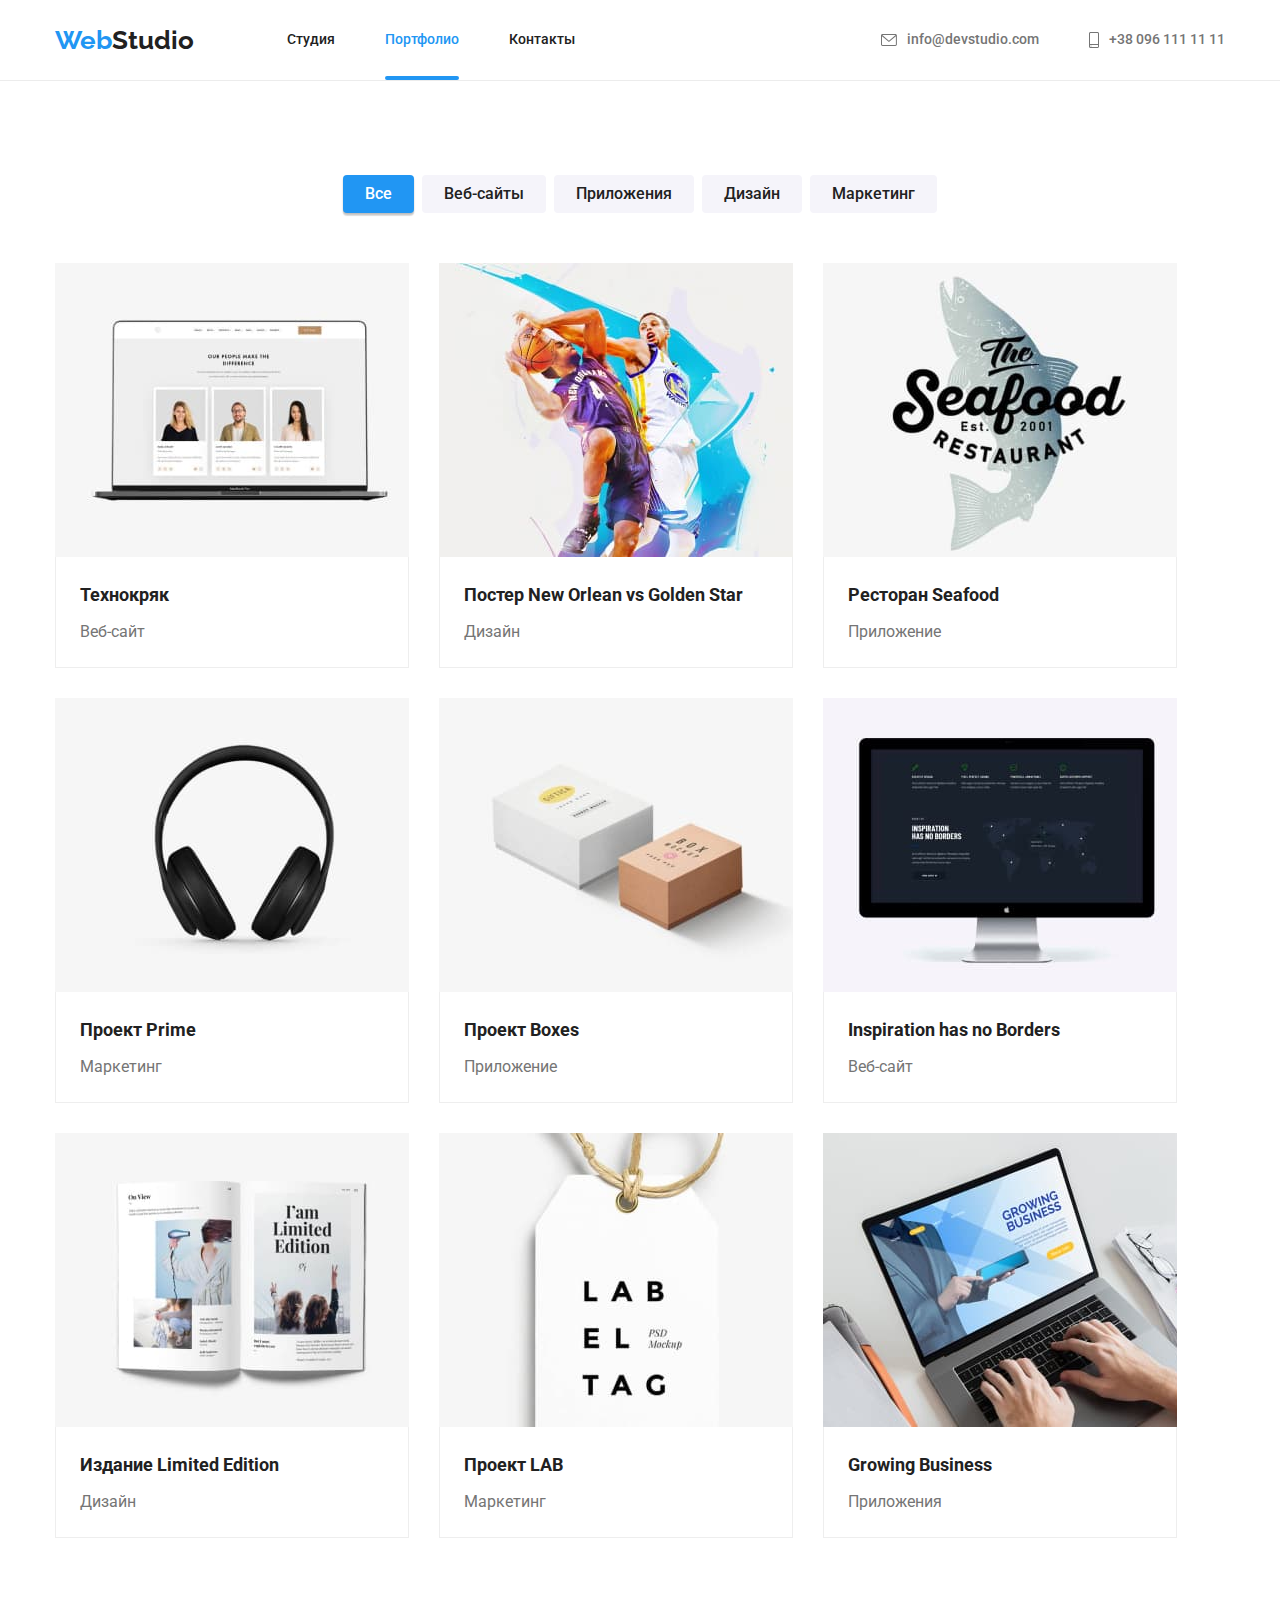
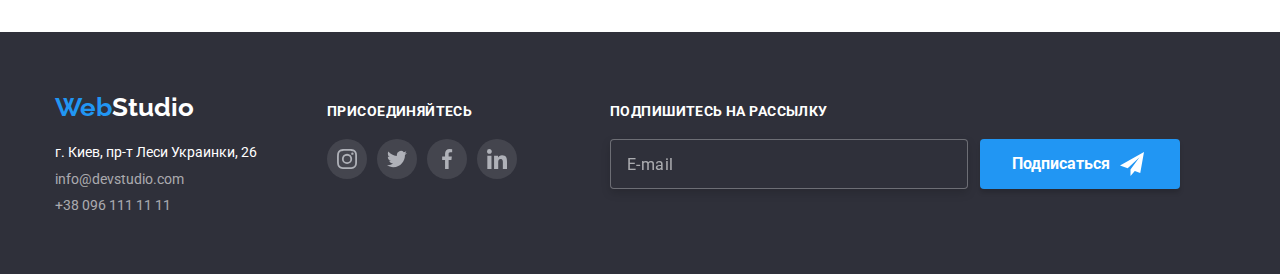
==== commit d9dfcb95: "hw-8-10" ====
--- a/portfolio.html
+++ b/portfolio.html
@@ -68,6 +68,7 @@
         <li class="card__item">
         <a class="card__link" href="#">
             <div class="card__thumb">
+  
         <picture>
             <source srcset="
             ./images/projects/tech370-desktop@1x.jpg 1x,
--- a/css/main.min.css
+++ b/css/main.min.css
@@ -1,2 +1,2 @@
-.about-us-section{width:100%}.title-about-us{margin-bottom:50px;margin-top:0;font-weight:700;font-size:36px;line-height:1.17;text-align:center;color:#212121}.about-us{display:-webkit-box;display:-ms-flexbox;display:flex;margin-top:0;margin-bottom:0;padding-left:0;gap:30px}.about-us__img{position:relative}.about-us__description{position:absolute;bottom:0;left:0;width:100%;height:70px;margin:0;padding-top:27px;padding-bottom:27px;background:rgba(47,48,58,0.8);font-weight:700;font-size:14px;line-height:16px;text-align:center;letter-spacing:0.03em;text-transform:uppercase;color:#fff}@media (max-width: 1199px){.about-us-section{display:none}}h1,h2,h3{margin:0;padding:0}body{background-color:#fff;font-family:"Roboto", sans-serif}.container{max-width:1200px;width:100%;padding-left:15px;padding-right:15px;margin:0 auto}p{margin:0;padding:0}ul{list-style:none}a{text-decoration:none}section{padding-top:94px;padding-bottom:94px}img{display:block}@media (max-width: 1199px){section{padding:60px 0}}@media (max-width: 767px){.container{max-width:480px}}.benefits-section{padding-bottom:0}.benefits{margin-top:0;margin-bottom:0;display:-webkit-box;display:-ms-flexbox;display:flex;padding-left:0;gap:30px;width:100%}.benefits__item{width:270px}.benefits__title{margin-top:0;margin-bottom:10px;color:#212121;font-weight:700;font-size:14px;text-transform:uppercase;line-height:1.14}.benefits__symbol{display:-webkit-box;display:-ms-flexbox;display:flex;-webkit-box-pack:center;-ms-flex-pack:center;justify-content:center;-webkit-box-align:center;-ms-flex-align:center;align-items:center;height:120px;background-color:#f5f4fa;margin-bottom:30px;border-radius:4px}.benefits__icon{width:70px;height:70px}.benefits__description{margin-top:0;margin-bottom:0;color:#757575;font-weight:400;font-size:14px;line-height:1.71}@media (max-width: 1199px){.benefits{-ms-flex-wrap:wrap;flex-wrap:wrap;-webkit-box-pack:center;-ms-flex-pack:center;justify-content:center}.benefits__item{width:calc(50% - 30px)}.benefits-section{padding-bottom:60px;padding-top:60px}}@media (max-width: 767px){.benefits{-webkit-box-orient:vertical;-webkit-box-direction:normal;-ms-flex-direction:column;flex-direction:column}.benefits__item{width:100%}.benefits__title{text-align:center}.benefits-section{padding-bottom:60px}}.button{padding:10px 32px;width:200px;cursor:pointer;color:#fff;background-color:#2196f3;font-weight:700;font-size:16px;-webkit-box-align:center;-ms-flex-align:center;align-items:center;text-align:center;line-height:1.88;-webkit-transition:background-color 250ms cubic-bezier(0.4, 0, 0.2, 1);transition:background-color 250ms cubic-bezier(0.4, 0, 0.2, 1);-webkit-box-shadow:0px 4px 4px rgba(0,0,0,0.15);box-shadow:0px 4px 4px rgba(0,0,0,0.15);border-radius:4px;border:none;display:block}.button:hover,.button:focus{background-color:#188ce8}.button__btn-submit{padding:10px;min-width:200px;margin:0 auto;cursor:pointer;color:#fff;background-color:#2196f3;font-weight:700;font-size:16px;-webkit-box-align:center;-ms-flex-align:center;align-items:center;text-align:center;line-height:1.88;-webkit-transition:background-color 250ms cubic-bezier(0.4, 0, 0.2, 1);transition:background-color 250ms cubic-bezier(0.4, 0, 0.2, 1)}.button__btn-submit:hover,.button__btn-submit:focus{background-color:#188ce8}.button__open-modal{margin:0 auto}footer{background:#2f303a;padding-top:60px;padding-bottom:60px}.foot{display:-webkit-box;display:-ms-flexbox;display:flex;-webkit-box-align:baseline;-ms-flex-align:baseline;align-items:baseline}.info-footer{display:block;padding-left:0;margin-top:0;margin-bottom:0}.info-footer__adress>a{display:inline-block;margin-bottom:9px;font-style:normal;font-weight:400;font-size:14px;line-height:1.17;color:#fff;-webkit-transition:color 250ms cubic-bezier(0.4, 0, 0.2, 1);transition:color 250ms cubic-bezier(0.4, 0, 0.2, 1)}.info-footer__adress>a:hover,.info-footer__adress>a:focus{color:#2196f3}.info-footer__mail>a{display:inline-block;margin-bottom:9px;font-style:normal;font-weight:400;font-size:14px;line-height:1.17;color:rgba(255,255,255,0.6);-webkit-transition:color 250ms cubic-bezier(0.4, 0, 0.2, 1);transition:color 250ms cubic-bezier(0.4, 0, 0.2, 1)}.info-footer__mail>a:hover,.info-footer__mail>a:focus{color:#2196f3}.info-footer__tel>a{display:inline-block;font-style:normal;font-weight:400;font-size:14px;line-height:1.17;color:rgba(255,255,255,0.6);-webkit-transition:color 250ms cubic-bezier(0.4, 0, 0.2, 1);transition:color 250ms cubic-bezier(0.4, 0, 0.2, 1)}.info-footer__tel>a:hover,.info-footer__tel>a:focus{color:#2196f3}.footer-sociale{margin-left:70px;padding:0}.title-sociale{font-style:normal;font-weight:700;font-size:14px;line-height:16px;letter-spacing:0.03em;text-transform:uppercase;margin-bottom:20px;color:#fff}.list-sociale{display:-webkit-box;display:-ms-flexbox;display:flex;margin:0;padding:0}.list-sociale li:not(:last-child){margin-right:10px}.list-sociale__link{display:-webkit-box;display:-ms-flexbox;display:flex;-webkit-box-pack:center;-ms-flex-pack:center;justify-content:center;-webkit-box-align:center;-ms-flex-align:center;align-items:center;width:40px;height:40px;background-color:rgba(255,255,255,0.1);border-radius:50%;color:#fff;-webkit-transition:background-color 250ms cubic-bezier(0.4, 0, 0.2, 1),color 250ms cubic-bezier(0.4, 0, 0.2, 1);transition:background-color 250ms cubic-bezier(0.4, 0, 0.2, 1),color 250ms cubic-bezier(0.4, 0, 0.2, 1)}.list-sociale__link:hover,.list-sociale__link:focus{color:#fff;background-color:#2196f3}.list-sociale__icon{width:20px;height:20px;fill:currentColor}.subscription{margin-left:93px}.subscription__title{font-style:normal;font-weight:700;font-size:14px;line-height:16px;letter-spacing:0.03em;text-transform:uppercase;margin-bottom:20px;color:#fff}.subscription__form{display:-webkit-box;display:-ms-flexbox;display:flex}.subscription__input{width:358px;height:50px;background:#2f303a;border:1px solid rgba(255,255,255,0.3);-webkit-box-sizing:border-box;box-sizing:border-box;-webkit-filter:drop-shadow(0px 4px 4px rgba(0,0,0,0.15));filter:drop-shadow(0px 4px 4px rgba(0,0,0,0.15));border-radius:4px;-webkit-transition:border 250ms cubic-bezier(0.4, 0, 0.2, 1);transition:border 250ms cubic-bezier(0.4, 0, 0.2, 1);font-weight:400;font-size:16px;line-height:20px;padding-left:16px;letter-spacing:0.03em;color:rgba(255,255,255,0.6)}.subscription__input:hover,.subscription__input:focus{border:1px solid #2196f3}.subscription__input::-webkit-input-placeholder{font-weight:400;font-size:16px;line-height:20px;display:-webkit-box;display:flex;-webkit-box-align:center;align-items:center;letter-spacing:0.03em;color:rgba(255,255,255,0.6)}.subscription__input:-ms-input-placeholder{font-weight:400;font-size:16px;line-height:20px;display:-ms-flexbox;display:flex;-ms-flex-align:center;align-items:center;letter-spacing:0.03em;color:rgba(255,255,255,0.6)}.subscription__input::-ms-input-placeholder{font-weight:400;font-size:16px;line-height:20px;display:-ms-flexbox;display:flex;-ms-flex-align:center;align-items:center;letter-spacing:0.03em;color:rgba(255,255,255,0.6)}.subscription__input::placeholder{font-weight:400;font-size:16px;line-height:20px;display:-webkit-box;display:-ms-flexbox;display:flex;-webkit-box-align:center;-ms-flex-align:center;align-items:center;letter-spacing:0.03em;color:rgba(255,255,255,0.6)}.subscription__button{display:-webkit-box;display:-ms-flexbox;display:flex;margin-left:12px;height:50px}.subscription__icon{margin-left:10px;fill:#fff}.subscription__svg{color:#fff}@media (max-width: 1199px){.foot{-ms-flex-wrap:wrap;flex-wrap:wrap;text-align:center;-ms-flex-pack:distribute;justify-content:space-around}.footer-sociale{margin:0}.subscription{width:100%;margin:0;padding-top:60px}.subscription__button{margin:0}.subscription__input{width:450px;margin-bottom:20px}.subscription__form{-webkit-box-orient:vertical;-webkit-box-direction:normal;-ms-flex-direction:column;flex-direction:column;-webkit-box-align:center;-ms-flex-align:center;align-items:center;text-align:center}}@media (max-width: 767px){.foot{-webkit-box-orient:vertical;-webkit-box-direction:normal;-ms-flex-direction:column;flex-direction:column;-webkit-box-align:center;-ms-flex-align:center;align-items:center;text-align:center}.footer-sociale{margin:0;padding-top:60px}.subscription__form{-webkit-box-orient:vertical;-webkit-box-direction:normal;-ms-flex-direction:column;flex-direction:column;-webkit-box-align:center;-ms-flex-align:center;align-items:center;text-align:center}.subscription__input{width:100%;margin-bottom:20px;padding:0 15px}.subscription{width:100%;margin:0;padding-top:60px}.subscription__button{margin:0}}.text-logo{display:inline-block;margin-bottom:20px;font-family:"Raleway";font-style:normal;font-weight:700;font-size:26px;line-height:1.19;color:#fff}.web-footer{color:#2196f3}.logo-header{font-family:"Raleway";font-style:normal;font-weight:700;font-size:26px;line-height:1.19;color:#212121}.web-header{color:#2196f3}@media (max-width: 767px){.logo-header{font-size:24px}}.main-banner{padding-top:200px;padding-bottom:200px;margin-top:0;text-align:center;text-align:center;background-repeat:no-repeat;background-size:cover;background-position:center;max-width:1600px;height:auto;margin-left:auto;margin-right:auto}.main-text{width:100%;margin-bottom:30px;margin-right:auto;margin-left:auto;margin-top:0;text-align:center;font-weight:900;font-size:44px;line-height:1.36;letter-spacing:0.06em;text-transform:uppercase;color:#fff}@media screen and (max-width: 767px){.main-text{font-size:26px;width:100%}.main-banner{padding:118px 60px;background-image:-webkit-gradient(linear, left top, left bottom, from(rgba(47,48,58,0.4)), to(rgba(47,48,58,0.4))),url("../../images/background-main-banner/bgmain-ban-mobile@1x.jpg");background-image:linear-gradient(rgba(47,48,58,0.4), rgba(47,48,58,0.4)),url("../../images/background-main-banner/bgmain-ban-mobile@1x.jpg")}}@media screen and (max-width: 767px) and (min-device-pixel-ratio: 2), screen and (max-width: 767px) and (-webkit-min-device-pixel-ratio: 2), screen and (max-width: 767px) and (min-resolution: 192dpi), screen and (max-width: 767px) and (min-resolution: 2dppx){.main-banner{background-image:-webkit-gradient(linear, left top, left bottom, from(rgba(47,48,58,0.4)), to(rgba(47,48,58,0.4))),url(../../images/background-main-banner/bgmain-ban-mobile@2x.jpg);background-image:linear-gradient(rgba(47,48,58,0.4), rgba(47,48,58,0.4)),url(../../images/background-main-banner/bgmain-ban-mobile@2x.jpg)}}@media screen and (min-width: 768px){.main-text{font-size:26px;width:100%}.main-banner{padding:118px 204px;background-image:-webkit-gradient(linear, left top, left bottom, from(rgba(47,48,58,0.4)), to(rgba(47,48,58,0.4))),url("../../images/background-main-banner/bgmain-ban-tablet@1x.jpg");background-image:linear-gradient(rgba(47,48,58,0.4), rgba(47,48,58,0.4)),url("../../images/background-main-banner/bgmain-ban-tablet@1x.jpg")}}@media screen and (min-width: 768px) and (min-device-pixel-ratio: 2), screen and (min-width: 768px) and (-webkit-min-device-pixel-ratio: 2), screen and (min-width: 768px) and (min-resolution: 192dpi), screen and (min-width: 768px) and (min-resolution: 2dppx){.main-banner{background-image:-webkit-gradient(linear, left top, left bottom, from(rgba(47,48,58,0.4)), to(rgba(47,48,58,0.4))),url(../../images/background-main-banner/bgmain-ban-tablet@2x.jpg);background-image:linear-gradient(rgba(47,48,58,0.4), rgba(47,48,58,0.4)),url(../../images/background-main-banner/bgmain-ban-tablet@2x.jpg)}}@media screen and (min-width: 1200px){.main-banner{background-image:-webkit-gradient(linear, left top, left bottom, from(rgba(47,48,58,0.4)), to(rgba(47,48,58,0.4))),url("../../images/background-main-banner/bgmain-ban-desktop@1x.jpg");background-image:linear-gradient(rgba(47,48,58,0.4), rgba(47,48,58,0.4)),url("../../images/background-main-banner/bgmain-ban-desktop@1x.jpg")}}@media screen and (min-width: 1200px) and (min-device-pixel-ratio: 2), screen and (min-width: 1200px) and (-webkit-min-device-pixel-ratio: 2), screen and (min-width: 1200px) and (min-resolution: 192dpi), screen and (min-width: 1200px) and (min-resolution: 2dppx){.main-banner{background-image:-webkit-gradient(linear, left top, left bottom, from(rgba(47,48,58,0.4)), to(rgba(47,48,58,0.4))),url(../../images/background-main-banner/bgmain-ban-desktop@2x.jpg);background-image:linear-gradient(rgba(47,48,58,0.4), rgba(47,48,58,0.4)),url(../../images/background-main-banner/bgmain-ban-desktop@2x.jpg)}}.mobile-menu{position:fixed;top:0;left:0;display:-webkit-box;display:-ms-flexbox;display:flex;-webkit-box-orient:vertical;-webkit-box-direction:normal;-ms-flex-direction:column;flex-direction:column;-webkit-box-pack:justify;-ms-flex-pack:justify;justify-content:space-between;width:100vw;height:100vh;padding:48px 0px 48px 40px;background-color:#fff;-webkit-box-shadow:0px 4px 8px rgba(0,0,0,0.04),0px 2px 4px rgba(0,0,0,0.08),0px 1px 3px rgba(0,0,0,0.16);box-shadow:0px 4px 8px rgba(0,0,0,0.04),0px 2px 4px rgba(0,0,0,0.08),0px 1px 3px rgba(0,0,0,0.16)}.mobile-menu.is-hidden{display:none}.mobile-menu__close-btn{position:absolute;right:15px;top:10px;width:40px;height:40px;cursor:pointer;-webkit-transition:fill 250ms cubic-bezier(0.4, 0, 0.2, 1);transition:fill 250ms cubic-bezier(0.4, 0, 0.2, 1)}.mobile-menu__close-btn:hover,.mobile-menu__close-btn:focus{fill:#2196f3}.mobile-list{display:-webkit-box;display:-ms-flexbox;display:flex;-webkit-box-orient:vertical;-webkit-box-direction:normal;-ms-flex-direction:column;flex-direction:column;-webkit-box-pack:justify;-ms-flex-pack:justify;justify-content:space-between;margin:0;padding-left:0;gap:32px}.mobile-list__link{display:block;color:#212121;font-size:40px;font-weight:500;line-height:1.14;-webkit-transition:color 250ms cubic-bezier(0.4, 0, 0.2, 1);transition:color 250ms cubic-bezier(0.4, 0, 0.2, 1)}.mobile-list__link:hover,.mobile-list__link:focus{color:#2196f3}.mobile-list .current{color:#2196f3}.mobile-info{display:-webkit-box;display:-ms-flexbox;display:flex;-ms-flex-wrap:wrap;flex-wrap:wrap;margin:0;padding-left:0;gap:32px}.mobile-info__tel{font-size:34px;font-weight:500;line-height:40px;letter-spacing:0.02em;color:#2196f3}.mobile-info__mail{font-weight:500;font-size:24px;line-height:28px;letter-spacing:0.02em;color:#757575}.mobile-sociale{padding-top:64px}.mobile-sociale__list{display:-webkit-box;display:-ms-flexbox;display:flex;-ms-flex-wrap:wrap;flex-wrap:wrap;margin:0;padding:0}.mobile-sociale__item:not(:last-child){border-right:1px solid rgba(33,33,33,0.2)}.mobile-sociale__link{font-weight:500;font-size:18px;line-height:22px;letter-spacing:0.02em;color:#2196f3;padding:0 10px}@media (max-width: 479px){.mobile-info__tel{font-size:30px}}.backdrop{position:fixed;width:100vw;height:100vh;top:0;left:0;background:rgba(0,0,0,0.2);will-change:visibility, opacity;-webkit-transition:visibility 250ms cubic-bezier(0.4, 0, 0.2, 1),opacity 250ms cubic-bezier(0.4, 0, 0.2, 1);transition:visibility 250ms cubic-bezier(0.4, 0, 0.2, 1),opacity 250ms cubic-bezier(0.4, 0, 0.2, 1);padding:0 15px;display:-webkit-box;display:-ms-flexbox;display:flex;-webkit-box-pack:center;-ms-flex-pack:center;justify-content:center;-webkit-box-align:center;-ms-flex-align:center;align-items:center}.backdrop.is-hidden{visibility:hidden;opacity:0;pointer-events:none}.modal{position:relative;width:100%;max-width:528px;max-height:609px;border-radius:4px;background:#fff}.close-icon{position:absolute;top:8px;right:8px;display:-webkit-box;display:-ms-flexbox;display:flex;-webkit-box-pack:center;-ms-flex-pack:center;justify-content:center;-webkit-box-align:center;-ms-flex-align:center;align-items:center;background-color:#fff;width:30px;height:30px;border:1px solid rgba(0,0,0,0.1);border-radius:50%;cursor:pointer;-webkit-transition:fill 250ms cubic-bezier(0.4, 0, 0.2, 1);transition:fill 250ms cubic-bezier(0.4, 0, 0.2, 1)}.close-icon:hover,.close-icon:focus{fill:#2196f3}.data-user{padding:40px}.form-order{margin-bottom:20px}.title-order{margin-bottom:12px;color:#212121;font-weight:700;font-size:20px;line-height:1.15;text-align:center}.form-field{display:-webkit-box;display:-ms-flexbox;display:flex;-webkit-box-orient:vertical;-webkit-box-direction:normal;-ms-flex-direction:column;flex-direction:column}.form-field:not(:last-child){margin-bottom:10px}.form-field label{margin-bottom:4px;color:#757575;font-size:12px;line-height:1.167;letter-spacing:0.01em}.form-field input{width:100%;height:40px;border:1px solid rgba(33,33,33,0.2);-webkit-box-sizing:border-box;box-sizing:border-box;border-radius:4px;padding-left:42px}.input-wrap{position:relative;color:#212121}.input-wrap input:focus,.input-wrap input:focus-visible{border:1px solid #2196f3;outline:none}.input-wrap input:focus ~ .icon-form{color:#2196f3}.icon-form{position:absolute;top:50%;left:12px;-webkit-transform:translateY(-50%);transform:translateY(-50%);width:18px;height:18px;fill:currentColor}.comment-user{width:100%;height:120px;resize:none;border:1px solid rgba(33,33,33,0.2);-webkit-box-sizing:border-box;box-sizing:border-box;border-radius:4px;padding:12px 16px;font-size:12px;line-height:1.167;letter-spacing:0.01em}.comment-user:focus,.comment-user:focus-visible{border:1px solid #2196f3;outline:none}.comment-user::-webkit-input-placeholder{color:rgba(117,117,117,0.5)}.comment-user:-ms-input-placeholder{color:rgba(117,117,117,0.5)}.comment-user::-ms-input-placeholder{color:rgba(117,117,117,0.5)}.comment-user::placeholder{color:rgba(117,117,117,0.5)}.accept-rule{display:-webkit-box;display:-ms-flexbox;display:flex;-webkit-box-pack:center;-ms-flex-pack:center;justify-content:center;position:relative;-webkit-box-align:center;-ms-flex-align:center;align-items:center;margin-bottom:30px;color:#757575;font-size:14px;line-height:1.714}.checkbox{display:none}.checkbox:checked+.icon-checkbox{background-color:#2196f3;border:2px solid #2196f3}.checkbox:checked+.icon-checkbox>.icon-check{fill-opacity:1;stroke-opacity:1}.icon-checkbox{position:relative;display:block;margin-right:7px;width:16px;height:15px;background-color:#fff;border:2px solid #212121;border-radius:2px}.icon-check{position:absolute;top:50%;left:50%;-webkit-transform:translate(-50%, -50%) scale(2);transform:translate(-50%, -50%) scale(2);width:6px;height:4px;fill:#fff;fill-opacity:0;stroke-opacity:0;display:-webkit-box;display:-ms-flexbox;display:flex;-webkit-box-pack:center;-ms-flex-pack:center;justify-content:center;-webkit-box-align:center;-ms-flex-align:center;align-items:center}.contract{margin-left:5px;text-decoration:underline;text-underline-position:under;color:#2196f3;font-size:14px;line-height:1.714}@media (max-width: 767px){.accept-rule,.contract{font-size:12px}}@media (max-width: 479px){.title-order{font-size:14px}.accept-rule{margin-bottom:15px}.data-user{padding:30px}}.page-header{background-color:#fff;border-bottom:1px solid #ececec;width:100%}.header-all{display:-webkit-box;display:-ms-flexbox;display:flex;-webkit-box-align:center;-ms-flex-align:center;align-items:center;min-height:80px}.site-nav{display:-webkit-box;display:-ms-flexbox;display:flex;margin-left:93px;margin-top:0;margin-bottom:0;padding-left:0;gap:50px}.site-nav__link{display:block;padding-top:32px;padding-bottom:32px;color:#212121;font-size:14px;font-weight:500;line-height:1.14;-webkit-transition:color 250ms cubic-bezier(0.4, 0, 0.2, 1);transition:color 250ms cubic-bezier(0.4, 0, 0.2, 1)}.site-nav__link:hover,.site-nav__link:focus{color:#2196f3}.site-nav .current{color:#2196f3;font-size:14px;font-weight:500;line-height:1.14;position:relative}.site-nav .current::after{content:"";position:absolute;bottom:0;left:0;width:100%;border:2px solid #2196f3;border-radius:2px;background-color:#2196f3}.auth-nav{display:-webkit-box;display:-ms-flexbox;display:flex;-webkit-box-pack:end;-ms-flex-pack:end;justify-content:flex-end;margin-left:auto;margin-top:0;margin-bottom:0;padding-left:0;gap:50px}.auth-nav__link{display:-webkit-box;display:-ms-flexbox;display:flex;-webkit-box-pack:center;-ms-flex-pack:center;justify-content:center;-webkit-box-align:center;-ms-flex-align:center;align-items:center;padding-top:32px;padding-bottom:32px;color:#757575;font-size:14px;font-weight:500;line-height:1.14;-webkit-transition:color 250ms cubic-bezier(0.4, 0, 0.2, 1);transition:color 250ms cubic-bezier(0.4, 0, 0.2, 1)}.auth-nav__link:hover,.auth-nav__link:focus{color:#2196f3}.auth-nav__icon-mail{display:block;width:16px;height:12px;margin-right:10px;fill:currentColor}.auth-nav__icon-tel{display:block;width:10px;height:16px;margin-right:10px;fill:currentColor}.menu-burger{display:none;width:40px;height:40px;padding:12px 8px;margin:0;cursor:pointer}.menu-burger__line{background-color:#212121;width:100%;height:2.6px;display:block}.menu-burger__line:hover,.menu-burger__line:focus{background-color:#2196f3}.menu-burger__line:not(:last-child){margin-bottom:4px}.menu-burger:hover .menu-burger__line{background-color:#2196f3}@media (max-width: 1199px){.header-all{min-height:80px}.auth-nav{-webkit-box-orient:vertical;-webkit-box-direction:normal;-ms-flex-direction:column;flex-direction:column;gap:10px}.auth-nav__link{padding:0;-webkit-box-pack:start;-ms-flex-pack:start;justify-content:flex-start}}@media (max-width: 767px){.header-all{min-height:60px;-webkit-box-pack:justify;-ms-flex-pack:justify;justify-content:space-between;padding:0 15px}.site-nav,.auth-nav{display:none}.menu-burger{display:block}}.partners-title{margin-top:0;margin-bottom:50px;font-weight:700;font-size:36px;line-height:1.17;text-align:center;color:#212121}.partners{display:-webkit-box;display:-ms-flexbox;display:flex;margin:0;padding:0;gap:30px}.partners__logo{display:-webkit-box;display:-ms-flexbox;display:flex;-webkit-box-pack:center;-ms-flex-pack:center;justify-content:center;-webkit-box-align:center;-ms-flex-align:center;align-items:center;width:100%;height:100%;border:1px solid #afb1b8;border-radius:4px;text-align:center;color:#afb1b8;-webkit-transition:color 250ms cubic-bezier(0.4, 0, 0.2, 1),border 250ms cubic-bezier(0.4, 0, 0.2, 1);transition:color 250ms cubic-bezier(0.4, 0, 0.2, 1),border 250ms cubic-bezier(0.4, 0, 0.2, 1)}.partners__logo:hover,.partners__logo:focus{color:#2196f3;border:1px solid #2196f3}.partners__icon{width:106px;height:60px;fill:currentColor}.partners__list-element{width:100%;min-height:92px}@media (max-width: 1199px){.partners{-ms-flex-wrap:wrap;flex-wrap:wrap;-webkit-box-pack:center;-ms-flex-pack:center;justify-content:center}.partners__list-element{width:calc(33% - 30px)}}@media (max-width: 767px){.partners{-ms-flex-wrap:wrap;flex-wrap:wrap}.partners__list-element{width:calc(50% - 15px)}.partners-title{font-size:28px;margin-bottom:30px}}.hidden{display:none}.button-nav{display:-webkit-box;display:-ms-flexbox;display:flex;-webkit-box-pack:center;-ms-flex-pack:center;justify-content:center;-webkit-box-align:center;-ms-flex-align:center;align-items:center;margin-top:0;margin-bottom:50px;margin-left:auto;margin-right:auto;padding-left:0;gap:8px}.button-nav__button{padding:6px 22px;width:-webkit-max-content;width:-moz-max-content;width:max-content;border:0;-webkit-box-shadow:none;box-shadow:none;background:#f5f4fa;font-weight:500;font-size:16px;line-height:1.63;text-align:center;color:#212121;-webkit-transition:color 250ms cubic-bezier(0.4, 0, 0.2, 1),background-color 250ms cubic-bezier(0.4, 0, 0.2, 1),border-radius 250ms cubic-bezier(0.4, 0, 0.2, 1),-webkit-box-shadow 250ms cubic-bezier(0.4, 0, 0.2, 1);transition:color 250ms cubic-bezier(0.4, 0, 0.2, 1),background-color 250ms cubic-bezier(0.4, 0, 0.2, 1),border-radius 250ms cubic-bezier(0.4, 0, 0.2, 1),-webkit-box-shadow 250ms cubic-bezier(0.4, 0, 0.2, 1);transition:color 250ms cubic-bezier(0.4, 0, 0.2, 1),background-color 250ms cubic-bezier(0.4, 0, 0.2, 1),box-shadow 250ms cubic-bezier(0.4, 0, 0.2, 1),border-radius 250ms cubic-bezier(0.4, 0, 0.2, 1);transition:color 250ms cubic-bezier(0.4, 0, 0.2, 1),background-color 250ms cubic-bezier(0.4, 0, 0.2, 1),box-shadow 250ms cubic-bezier(0.4, 0, 0.2, 1),border-radius 250ms cubic-bezier(0.4, 0, 0.2, 1),-webkit-box-shadow 250ms cubic-bezier(0.4, 0, 0.2, 1)}.button-nav__button:hover,.button-nav__button:focus{outline:none;background-color:#2196f3;color:#fff;-webkit-box-shadow:0px 3px 1px rgba(0,0,0,0.1),0px 1px 2px rgba(0,0,0,0.08),0px 2px 2px rgba(0,0,0,0.12);box-shadow:0px 3px 1px rgba(0,0,0,0.1),0px 1px 2px rgba(0,0,0,0.08),0px 2px 2px rgba(0,0,0,0.12);border-radius:4px}.button-nav .current{background-color:#2196f3;color:#fff;-webkit-box-shadow:0px 3px 1px rgba(0,0,0,0.1),0px 1px 2px rgba(0,0,0,0.08),0px 2px 2px rgba(0,0,0,0.12);box-shadow:0px 3px 1px rgba(0,0,0,0.1),0px 1px 2px rgba(0,0,0,0.08),0px 2px 2px rgba(0,0,0,0.12)}.card{display:-webkit-box;display:-ms-flexbox;display:flex;-webkit-box-pack:center;-ms-flex-pack:center;justify-content:center;-ms-flex-wrap:wrap;flex-wrap:wrap;padding-left:0;gap:30px}.card__link{display:block;max-width:100%;text-decoration:none;-webkit-transition:-webkit-box-shadow 250ms cubic-bezier(0.4, 0, 0.2, 1);transition:-webkit-box-shadow 250ms cubic-bezier(0.4, 0, 0.2, 1);transition:box-shadow 250ms cubic-bezier(0.4, 0, 0.2, 1);transition:box-shadow 250ms cubic-bezier(0.4, 0, 0.2, 1), -webkit-box-shadow 250ms cubic-bezier(0.4, 0, 0.2, 1)}.card__text{position:absolute;top:0;left:0;bottom:0;display:-webkit-box;display:-ms-flexbox;display:flex;-webkit-box-align:center;-ms-flex-align:center;align-items:center;padding:0 24px;font-weight:400;font-size:18px;line-height:1.56;color:#fff;background-color:rgba(33,150,243,0.9);-webkit-transform:translateY(100%);transform:translateY(100%);-webkit-transition:-webkit-transform 250ms cubic-bezier(0.4, 0, 0.2, 1);transition:-webkit-transform 250ms cubic-bezier(0.4, 0, 0.2, 1);transition:transform 250ms cubic-bezier(0.4, 0, 0.2, 1);transition:transform 250ms cubic-bezier(0.4, 0, 0.2, 1), -webkit-transform 250ms cubic-bezier(0.4, 0, 0.2, 1)}.card__thumb{position:relative;height:294px;overflow:hidden;display:-webkit-box;display:-ms-flexbox;display:flex;-webkit-box-align:end;-ms-flex-align:end;align-items:flex-end}.card__img{width:100%;height:auto}.card__link:hover .card__text{-webkit-transform:translateY(0);transform:translateY(0)}.card__link:hover,.card__link:focus{-webkit-box-shadow:0px 1px 1px rgba(0,0,0,0.12),0px 4px 4px rgba(0,0,0,0.06),1px 4px 6px rgba(0,0,0,0.16);box-shadow:0px 1px 1px rgba(0,0,0,0.12),0px 4px 4px rgba(0,0,0,0.06),1px 4px 6px rgba(0,0,0,0.16)}.card__description{padding:20px 24px;border-left:1px solid #eeeeee;border-bottom:1px solid #eeeeee;border-right:1px solid #eeeeee}.card__title{margin-bottom:4px;font-weight:700;font-size:18px;line-height:2;color:#212121;background:#fff}.card__meta{margin:0;font-weight:400;font-size:16px;line-height:1.88;background:#fff;color:#757575}@media (min-width: 768px){.card{margin:0;-ms-flex-wrap:wrap;flex-wrap:wrap;-webkit-box-pack:start;-ms-flex-pack:start;justify-content:flex-start}.card__item{width:calc(50% - 15px)}.card .card__link{max-width:100%}.card .card__description{width:100%}.card .card-thumb{width:100%}}@media (max-width: 767px){.header-all{min-height:60px;-webkit-box-align:center;-ms-flex-align:center;align-items:center}.site-nav,.auth-nav{display:none}.menu-burger{display:block;margin:0}.button-nav{-ms-flex-wrap:wrap;flex-wrap:wrap;margin-bottom:40px;-webkit-box-pack:start;-ms-flex-pack:start;justify-content:start}.card__description{width:100%}.card__item{width:100%}}.sociale{display:-webkit-box;display:-ms-flexbox;display:flex;-webkit-box-pack:center;-ms-flex-pack:center;justify-content:center;-webkit-box-align:center;-ms-flex-align:center;align-items:center}.sociale-team{display:-webkit-box;display:-ms-flexbox;display:flex;margin:0;padding:0}.sociale-team__link{display:-webkit-box;display:-ms-flexbox;display:flex;-webkit-box-pack:center;-ms-flex-pack:center;justify-content:center;-webkit-box-align:center;-ms-flex-align:center;align-items:center;width:40px;height:40px;background-color:#fff;border-radius:50%;color:#afb1b8;-webkit-transition:background-color 250ms cubic-bezier(0.4, 0, 0.2, 1),color 250ms cubic-bezier(0.4, 0, 0.2, 1);transition:background-color 250ms cubic-bezier(0.4, 0, 0.2, 1),color 250ms cubic-bezier(0.4, 0, 0.2, 1)}.sociale-team__link:hover,.sociale-team__link:focus{color:#fff;background-color:#2196f3}.sociale-team li:not(:last-child){margin-right:10px}.sociale-team__icon{width:20px;height:20px;fill:currentColor}.team{background-color:#f5f4fa}.text-team{margin-top:0;margin-bottom:50px;font-weight:700;font-size:36px;line-height:1.17;text-align:center;color:#212121}.team-name{display:-webkit-box;display:-ms-flexbox;display:flex;margin-top:0;margin-bottom:0;padding-left:0;gap:30px}.team-name__item{-webkit-box-shadow:0px 1px 3px rgba(0,0,0,0.12),0px 1px 1px rgba(0,0,0,0.14),0px 2px 1px rgba(0,0,0,0.2);box-shadow:0px 1px 3px rgba(0,0,0,0.12),0px 1px 1px rgba(0,0,0,0.14),0px 2px 1px rgba(0,0,0,0.2)}.name-description{padding-top:30px;padding-bottom:30px;background-color:#fff}.name-description__name{margin-top:0;margin-bottom:0;font-weight:500;font-size:16px;line-height:1.19;color:#212121;text-align:center}.name-description__profession{margin-top:16px;margin-bottom:16px;font-weight:400;font-size:16px;line-height:1.19;color:#757575;text-align:center}@media (max-width: 1199px){.text-team{font-size:28px;margin-bottom:30px}.team-name{-ms-flex-wrap:wrap;flex-wrap:wrap}.team-name__item{width:calc(50% - 15px)}.team-name__item img{width:100%;height:auto}}@media (max-width: 767px){.team-name{-webkit-box-orient:vertical;-webkit-box-direction:normal;-ms-flex-direction:column;flex-direction:column}.team-name__item{width:100%}.team-name__item img{width:100%;height:auto}.text-team{font-size:28px;margin-bottom:30px}}
+.about-us-section{width:100%}.title-about-us{margin-bottom:50px;margin-top:0;font-weight:700;font-size:36px;line-height:1.17;text-align:center;color:#212121}.about-us{display:-webkit-box;display:-ms-flexbox;display:flex;margin-top:0;margin-bottom:0;padding-left:0;gap:30px}.about-us__img{position:relative}.about-us__description{position:absolute;bottom:0;left:0;width:100%;height:70px;margin:0;padding-top:27px;padding-bottom:27px;background:rgba(47,48,58,0.8);font-weight:700;font-size:14px;line-height:16px;text-align:center;letter-spacing:0.03em;text-transform:uppercase;color:#fff}@media (max-width: 1199px){.about-us-section{display:none}}h1,h2,h3{margin:0;padding:0}body{background-color:#fff;font-family:"Roboto", sans-serif}.container{max-width:1200px;width:100%;padding-left:15px;padding-right:15px;margin:0 auto}p{margin:0;padding:0}ul{list-style:none}a{text-decoration:none}section{padding-top:94px;padding-bottom:94px}img{display:block}@media (max-width: 1199px){section{padding:60px 0}}@media (max-width: 767px){.container{max-width:480px}}.benefits-section{padding-bottom:0}.benefits{margin-top:0;margin-bottom:0;display:-webkit-box;display:-ms-flexbox;display:flex;padding-left:0;gap:30px;width:100%}.benefits__item{width:270px}.benefits__title{margin-top:0;margin-bottom:10px;color:#212121;font-weight:700;font-size:14px;text-transform:uppercase;line-height:1.14}.benefits__symbol{display:-webkit-box;display:-ms-flexbox;display:flex;-webkit-box-pack:center;-ms-flex-pack:center;justify-content:center;-webkit-box-align:center;-ms-flex-align:center;align-items:center;height:120px;background-color:#f5f4fa;margin-bottom:30px;border-radius:4px}.benefits__icon{width:70px;height:70px}.benefits__description{margin-top:0;margin-bottom:0;color:#757575;font-weight:400;font-size:14px;line-height:1.71}@media (max-width: 1199px){.benefits{-ms-flex-wrap:wrap;flex-wrap:wrap;-webkit-box-pack:center;-ms-flex-pack:center;justify-content:center}.benefits__item{width:calc(50% - 30px)}.benefits-section{padding-bottom:60px;padding-top:60px}}@media (max-width: 767px){.benefits{-webkit-box-orient:vertical;-webkit-box-direction:normal;-ms-flex-direction:column;flex-direction:column}.benefits__item{width:100%}.benefits__title{text-align:center}.benefits-section{padding-bottom:60px}}.button{padding:10px 32px;width:200px;cursor:pointer;color:#fff;background-color:#2196f3;font-weight:700;font-size:16px;-webkit-box-align:center;-ms-flex-align:center;align-items:center;text-align:center;line-height:1.88;-webkit-transition:background-color 250ms cubic-bezier(0.4, 0, 0.2, 1);transition:background-color 250ms cubic-bezier(0.4, 0, 0.2, 1);-webkit-box-shadow:0px 4px 4px rgba(0,0,0,0.15);box-shadow:0px 4px 4px rgba(0,0,0,0.15);border-radius:4px;border:none;display:block}.button:hover,.button:focus{background-color:#188ce8}.button__btn-submit{padding:10px;min-width:200px;margin:0 auto;cursor:pointer;color:#fff;background-color:#2196f3;font-weight:700;font-size:16px;-webkit-box-align:center;-ms-flex-align:center;align-items:center;text-align:center;line-height:1.88;-webkit-transition:background-color 250ms cubic-bezier(0.4, 0, 0.2, 1);transition:background-color 250ms cubic-bezier(0.4, 0, 0.2, 1)}.button__btn-submit:hover,.button__btn-submit:focus{background-color:#188ce8}.button__open-modal{margin:0 auto}footer{background:#2f303a;padding-top:60px;padding-bottom:60px}.foot{display:-webkit-box;display:-ms-flexbox;display:flex;-webkit-box-align:baseline;-ms-flex-align:baseline;align-items:baseline}.info-footer{display:block;padding-left:0;margin-top:0;margin-bottom:0}.info-footer__adress>a{display:inline-block;margin-bottom:9px;font-style:normal;font-weight:400;font-size:14px;line-height:1.17;color:#fff;-webkit-transition:color 250ms cubic-bezier(0.4, 0, 0.2, 1);transition:color 250ms cubic-bezier(0.4, 0, 0.2, 1)}.info-footer__adress>a:hover,.info-footer__adress>a:focus{color:#2196f3}.info-footer__mail>a{display:inline-block;margin-bottom:9px;font-style:normal;font-weight:400;font-size:14px;line-height:1.17;color:rgba(255,255,255,0.6);-webkit-transition:color 250ms cubic-bezier(0.4, 0, 0.2, 1);transition:color 250ms cubic-bezier(0.4, 0, 0.2, 1)}.info-footer__mail>a:hover,.info-footer__mail>a:focus{color:#2196f3}.info-footer__tel>a{display:inline-block;font-style:normal;font-weight:400;font-size:14px;line-height:1.17;color:rgba(255,255,255,0.6);-webkit-transition:color 250ms cubic-bezier(0.4, 0, 0.2, 1);transition:color 250ms cubic-bezier(0.4, 0, 0.2, 1)}.info-footer__tel>a:hover,.info-footer__tel>a:focus{color:#2196f3}.footer-sociale{margin-left:70px;padding:0}.title-sociale{font-style:normal;font-weight:700;font-size:14px;line-height:16px;letter-spacing:0.03em;text-transform:uppercase;margin-bottom:20px;color:#fff}.list-sociale{display:-webkit-box;display:-ms-flexbox;display:flex;margin:0;padding:0}.list-sociale li:not(:last-child){margin-right:10px}.list-sociale__link{display:-webkit-box;display:-ms-flexbox;display:flex;-webkit-box-pack:center;-ms-flex-pack:center;justify-content:center;-webkit-box-align:center;-ms-flex-align:center;align-items:center;width:40px;height:40px;background-color:rgba(255,255,255,0.1);border-radius:50%;color:#fff;-webkit-transition:background-color 250ms cubic-bezier(0.4, 0, 0.2, 1),color 250ms cubic-bezier(0.4, 0, 0.2, 1);transition:background-color 250ms cubic-bezier(0.4, 0, 0.2, 1),color 250ms cubic-bezier(0.4, 0, 0.2, 1)}.list-sociale__link:hover,.list-sociale__link:focus{color:#fff;background-color:#2196f3}.list-sociale__icon{width:20px;height:20px;fill:currentColor}.subscription{margin-left:93px}.subscription__title{font-style:normal;font-weight:700;font-size:14px;line-height:16px;letter-spacing:0.03em;text-transform:uppercase;margin-bottom:20px;color:#fff}.subscription__form{display:-webkit-box;display:-ms-flexbox;display:flex}.subscription__input{width:358px;height:50px;background:#2f303a;border:1px solid rgba(255,255,255,0.3);-webkit-box-sizing:border-box;box-sizing:border-box;-webkit-filter:drop-shadow(0px 4px 4px rgba(0,0,0,0.15));filter:drop-shadow(0px 4px 4px rgba(0,0,0,0.15));border-radius:4px;-webkit-transition:border 250ms cubic-bezier(0.4, 0, 0.2, 1);transition:border 250ms cubic-bezier(0.4, 0, 0.2, 1);font-weight:400;font-size:16px;line-height:20px;padding-left:16px;letter-spacing:0.03em;color:rgba(255,255,255,0.6)}.subscription__input:hover,.subscription__input:focus{border:1px solid #2196f3}.subscription__input::-webkit-input-placeholder{font-weight:400;font-size:16px;line-height:20px;display:-webkit-box;display:flex;-webkit-box-align:center;align-items:center;letter-spacing:0.03em;color:rgba(255,255,255,0.6)}.subscription__input:-ms-input-placeholder{font-weight:400;font-size:16px;line-height:20px;display:-ms-flexbox;display:flex;-ms-flex-align:center;align-items:center;letter-spacing:0.03em;color:rgba(255,255,255,0.6)}.subscription__input::-ms-input-placeholder{font-weight:400;font-size:16px;line-height:20px;display:-ms-flexbox;display:flex;-ms-flex-align:center;align-items:center;letter-spacing:0.03em;color:rgba(255,255,255,0.6)}.subscription__input::placeholder{font-weight:400;font-size:16px;line-height:20px;display:-webkit-box;display:-ms-flexbox;display:flex;-webkit-box-align:center;-ms-flex-align:center;align-items:center;letter-spacing:0.03em;color:rgba(255,255,255,0.6)}.subscription__button{display:-webkit-box;display:-ms-flexbox;display:flex;margin-left:12px;height:50px}.subscription__icon{margin-left:10px;fill:#fff}.subscription__svg{color:#fff}@media (max-width: 1199px){.foot{-ms-flex-wrap:wrap;flex-wrap:wrap;text-align:center;-ms-flex-pack:distribute;justify-content:space-around}.footer-sociale{margin:0}.subscription{width:100%;margin:0;padding-top:60px}.subscription__button{margin:0}.subscription__input{width:450px;margin-bottom:20px}.subscription__form{-webkit-box-orient:vertical;-webkit-box-direction:normal;-ms-flex-direction:column;flex-direction:column;-webkit-box-align:center;-ms-flex-align:center;align-items:center;text-align:center}}@media (max-width: 767px){.foot{-webkit-box-orient:vertical;-webkit-box-direction:normal;-ms-flex-direction:column;flex-direction:column;-webkit-box-align:center;-ms-flex-align:center;align-items:center;text-align:center}.footer-sociale{margin:0;padding-top:60px}.subscription__form{-webkit-box-orient:vertical;-webkit-box-direction:normal;-ms-flex-direction:column;flex-direction:column;-webkit-box-align:center;-ms-flex-align:center;align-items:center;text-align:center}.subscription__input{width:100%;margin-bottom:20px;padding:0 15px}.subscription{width:100%;margin:0;padding-top:60px}.subscription__button{margin:0}}.text-logo{display:inline-block;margin-bottom:20px;font-family:"Raleway";font-style:normal;font-weight:700;font-size:26px;line-height:1.19;color:#fff}.web-footer{color:#2196f3}.logo-header{font-family:"Raleway";font-style:normal;font-weight:700;font-size:26px;line-height:1.19;color:#212121}.web-header{color:#2196f3}@media (max-width: 767px){.logo-header{font-size:24px}}.main-banner{padding-top:200px;padding-bottom:200px;margin-top:0;text-align:center;text-align:center;background-repeat:no-repeat;background-size:cover;background-position:center;max-width:1600px;height:auto;margin-left:auto;margin-right:auto}.main-text{width:100%;margin-bottom:30px;margin-right:auto;margin-left:auto;margin-top:0;text-align:center;font-weight:900;font-size:44px;line-height:1.36;letter-spacing:0.06em;text-transform:uppercase;color:#fff}@media screen and (max-width: 767px){.main-text{font-size:26px;width:100%}.main-banner{padding:118px 60px;background-image:-webkit-gradient(linear, left top, left bottom, from(rgba(47,48,58,0.4)), to(rgba(47,48,58,0.4))),url("../../images/background-main-banner/bgmain-ban-mobile@1x.jpg");background-image:linear-gradient(rgba(47,48,58,0.4), rgba(47,48,58,0.4)),url("../../images/background-main-banner/bgmain-ban-mobile@1x.jpg")}}@media screen and (max-width: 767px) and (min-device-pixel-ratio: 2), screen and (max-width: 767px) and (-webkit-min-device-pixel-ratio: 2), screen and (max-width: 767px) and (min-resolution: 192dpi), screen and (max-width: 767px) and (min-resolution: 2dppx){.main-banner{background-image:-webkit-gradient(linear, left top, left bottom, from(rgba(47,48,58,0.4)), to(rgba(47,48,58,0.4))),url(../../images/background-main-banner/bgmain-ban-mobile@2x.jpg);background-image:linear-gradient(rgba(47,48,58,0.4), rgba(47,48,58,0.4)),url(../../images/background-main-banner/bgmain-ban-mobile@2x.jpg)}}@media screen and (min-width: 768px){.main-text{font-size:26px;width:100%}.main-banner{padding:118px 204px;background-image:-webkit-gradient(linear, left top, left bottom, from(rgba(47,48,58,0.4)), to(rgba(47,48,58,0.4))),url("../../images/background-main-banner/bgmain-ban-tablet@1x.jpg");background-image:linear-gradient(rgba(47,48,58,0.4), rgba(47,48,58,0.4)),url("../../images/background-main-banner/bgmain-ban-tablet@1x.jpg")}}@media screen and (min-width: 768px) and (min-device-pixel-ratio: 2), screen and (min-width: 768px) and (-webkit-min-device-pixel-ratio: 2), screen and (min-width: 768px) and (min-resolution: 192dpi), screen and (min-width: 768px) and (min-resolution: 2dppx){.main-banner{background-image:-webkit-gradient(linear, left top, left bottom, from(rgba(47,48,58,0.4)), to(rgba(47,48,58,0.4))),url(../../images/background-main-banner/bgmain-ban-tablet@2x.jpg);background-image:linear-gradient(rgba(47,48,58,0.4), rgba(47,48,58,0.4)),url(../../images/background-main-banner/bgmain-ban-tablet@2x.jpg)}}@media screen and (min-width: 1200px){.main-banner{background-image:-webkit-gradient(linear, left top, left bottom, from(rgba(47,48,58,0.4)), to(rgba(47,48,58,0.4))),url("../../images/background-main-banner/bgmain-ban-desktop@1x.jpg");background-image:linear-gradient(rgba(47,48,58,0.4), rgba(47,48,58,0.4)),url("../../images/background-main-banner/bgmain-ban-desktop@1x.jpg")}}@media screen and (min-width: 1200px) and (min-device-pixel-ratio: 2), screen and (min-width: 1200px) and (-webkit-min-device-pixel-ratio: 2), screen and (min-width: 1200px) and (min-resolution: 192dpi), screen and (min-width: 1200px) and (min-resolution: 2dppx){.main-banner{background-image:-webkit-gradient(linear, left top, left bottom, from(rgba(47,48,58,0.4)), to(rgba(47,48,58,0.4))),url(../../images/background-main-banner/bgmain-ban-desktop@2x.jpg);background-image:linear-gradient(rgba(47,48,58,0.4), rgba(47,48,58,0.4)),url(../../images/background-main-banner/bgmain-ban-desktop@2x.jpg)}}.mobile-menu{position:fixed;top:0;left:0;display:-webkit-box;display:-ms-flexbox;display:flex;-webkit-box-orient:vertical;-webkit-box-direction:normal;-ms-flex-direction:column;flex-direction:column;-webkit-box-pack:justify;-ms-flex-pack:justify;justify-content:space-between;width:100vw;height:100vh;padding:48px 0px 48px 40px;background-color:#fff;-webkit-box-shadow:0px 4px 8px rgba(0,0,0,0.04),0px 2px 4px rgba(0,0,0,0.08),0px 1px 3px rgba(0,0,0,0.16);box-shadow:0px 4px 8px rgba(0,0,0,0.04),0px 2px 4px rgba(0,0,0,0.08),0px 1px 3px rgba(0,0,0,0.16)}.mobile-menu.is-hidden{display:none}.mobile-menu__close-btn{position:absolute;right:15px;top:10px;width:40px;height:40px;cursor:pointer;-webkit-transition:fill 250ms cubic-bezier(0.4, 0, 0.2, 1);transition:fill 250ms cubic-bezier(0.4, 0, 0.2, 1)}.mobile-menu__close-btn:hover,.mobile-menu__close-btn:focus{fill:#2196f3}.mobile-list{display:-webkit-box;display:-ms-flexbox;display:flex;-webkit-box-orient:vertical;-webkit-box-direction:normal;-ms-flex-direction:column;flex-direction:column;-webkit-box-pack:justify;-ms-flex-pack:justify;justify-content:space-between;margin:0;padding-left:0;gap:32px}.mobile-list__link{display:block;color:#212121;font-size:40px;font-weight:500;line-height:1.14;-webkit-transition:color 250ms cubic-bezier(0.4, 0, 0.2, 1);transition:color 250ms cubic-bezier(0.4, 0, 0.2, 1)}.mobile-list__link:hover,.mobile-list__link:focus{color:#2196f3}.mobile-list .current{color:#2196f3}.mobile-info{display:-webkit-box;display:-ms-flexbox;display:flex;-ms-flex-wrap:wrap;flex-wrap:wrap;margin:0;padding-left:0;gap:32px}.mobile-info__tel{font-size:34px;font-weight:500;line-height:40px;letter-spacing:0.02em;color:#2196f3}.mobile-info__mail{font-weight:500;font-size:24px;line-height:28px;letter-spacing:0.02em;color:#757575}.mobile-sociale{padding-top:64px}.mobile-sociale__list{display:-webkit-box;display:-ms-flexbox;display:flex;-ms-flex-wrap:wrap;flex-wrap:wrap;margin:0;padding:0}.mobile-sociale__item:not(:last-child){border-right:1px solid rgba(33,33,33,0.2)}.mobile-sociale__link{font-weight:500;font-size:18px;line-height:22px;letter-spacing:0.02em;color:#2196f3;padding:0 10px}@media (max-width: 479px){.mobile-info__tel{font-size:30px}}.backdrop{position:fixed;width:100vw;height:100vh;top:0;left:0;background:rgba(0,0,0,0.2);will-change:visibility, opacity;-webkit-transition:visibility 250ms cubic-bezier(0.4, 0, 0.2, 1),opacity 250ms cubic-bezier(0.4, 0, 0.2, 1);transition:visibility 250ms cubic-bezier(0.4, 0, 0.2, 1),opacity 250ms cubic-bezier(0.4, 0, 0.2, 1);padding:0 15px;display:-webkit-box;display:-ms-flexbox;display:flex;-webkit-box-pack:center;-ms-flex-pack:center;justify-content:center;-webkit-box-align:center;-ms-flex-align:center;align-items:center}.backdrop.is-hidden{visibility:hidden;opacity:0;pointer-events:none}.modal{position:relative;width:100%;max-width:528px;max-height:609px;border-radius:4px;background:#fff}.close-icon{position:absolute;top:8px;right:8px;display:-webkit-box;display:-ms-flexbox;display:flex;-webkit-box-pack:center;-ms-flex-pack:center;justify-content:center;-webkit-box-align:center;-ms-flex-align:center;align-items:center;background-color:#fff;width:30px;height:30px;border:1px solid rgba(0,0,0,0.1);border-radius:50%;cursor:pointer;-webkit-transition:fill 250ms cubic-bezier(0.4, 0, 0.2, 1);transition:fill 250ms cubic-bezier(0.4, 0, 0.2, 1)}.close-icon:hover,.close-icon:focus{fill:#2196f3}.data-user{padding:40px}.form-order{margin-bottom:20px}.title-order{margin-bottom:12px;color:#212121;font-weight:700;font-size:20px;line-height:1.15;text-align:center}.form-field{display:-webkit-box;display:-ms-flexbox;display:flex;-webkit-box-orient:vertical;-webkit-box-direction:normal;-ms-flex-direction:column;flex-direction:column}.form-field:not(:last-child){margin-bottom:10px}.form-field label{margin-bottom:4px;color:#757575;font-size:12px;line-height:1.167;letter-spacing:0.01em}.form-field input{width:100%;height:40px;border:1px solid rgba(33,33,33,0.2);-webkit-box-sizing:border-box;box-sizing:border-box;border-radius:4px;padding-left:42px}.input-wrap{position:relative;color:#212121}.input-wrap input:focus,.input-wrap input:focus-visible{border:1px solid #2196f3;outline:none}.input-wrap input:focus ~ .icon-form{color:#2196f3}.icon-form{position:absolute;top:50%;left:12px;-webkit-transform:translateY(-50%);transform:translateY(-50%);width:18px;height:18px;fill:currentColor}.comment-user{width:100%;height:120px;resize:none;border:1px solid rgba(33,33,33,0.2);-webkit-box-sizing:border-box;box-sizing:border-box;border-radius:4px;padding:12px 16px;font-size:12px;line-height:1.167;letter-spacing:0.01em}.comment-user:focus,.comment-user:focus-visible{border:1px solid #2196f3;outline:none}.comment-user::-webkit-input-placeholder{color:rgba(117,117,117,0.5)}.comment-user:-ms-input-placeholder{color:rgba(117,117,117,0.5)}.comment-user::-ms-input-placeholder{color:rgba(117,117,117,0.5)}.comment-user::placeholder{color:rgba(117,117,117,0.5)}.accept-rule{display:-webkit-box;display:-ms-flexbox;display:flex;-webkit-box-pack:center;-ms-flex-pack:center;justify-content:center;position:relative;-webkit-box-align:center;-ms-flex-align:center;align-items:center;margin-bottom:30px;color:#757575;font-size:14px;line-height:1.714}.checkbox{display:none}.checkbox:checked+.icon-checkbox{background-color:#2196f3;border:2px solid #2196f3}.checkbox:checked+.icon-checkbox>.icon-check{fill-opacity:1;stroke-opacity:1}.icon-checkbox{position:relative;display:block;margin-right:7px;width:16px;height:15px;background-color:#fff;border:2px solid #212121;border-radius:2px}.icon-check{position:absolute;top:50%;left:50%;-webkit-transform:translate(-50%, -50%) scale(2);transform:translate(-50%, -50%) scale(2);width:6px;height:4px;fill:#fff;fill-opacity:0;stroke-opacity:0;display:-webkit-box;display:-ms-flexbox;display:flex;-webkit-box-pack:center;-ms-flex-pack:center;justify-content:center;-webkit-box-align:center;-ms-flex-align:center;align-items:center}.contract{margin-left:5px;text-decoration:underline;text-underline-position:under;color:#2196f3;font-size:14px;line-height:1.714}@media (max-width: 767px){.accept-rule,.contract{font-size:12px}}@media (max-width: 479px){.title-order{font-size:14px}.accept-rule{margin-bottom:15px}.data-user{padding:30px}}.page-header{background-color:#fff;border-bottom:1px solid #ececec;width:100%}.header-all{display:-webkit-box;display:-ms-flexbox;display:flex;-webkit-box-align:center;-ms-flex-align:center;align-items:center;min-height:80px}.site-nav{display:-webkit-box;display:-ms-flexbox;display:flex;margin-left:93px;margin-top:0;margin-bottom:0;padding-left:0;gap:50px}.site-nav__link{display:block;padding-top:32px;padding-bottom:32px;color:#212121;font-size:14px;font-weight:500;line-height:1.14;-webkit-transition:color 250ms cubic-bezier(0.4, 0, 0.2, 1);transition:color 250ms cubic-bezier(0.4, 0, 0.2, 1)}.site-nav__link:hover,.site-nav__link:focus{color:#2196f3}.site-nav .current{color:#2196f3;font-size:14px;font-weight:500;line-height:1.14;position:relative}.site-nav .current::after{content:"";position:absolute;bottom:0;left:0;width:100%;border:2px solid #2196f3;border-radius:2px;background-color:#2196f3}.auth-nav{display:-webkit-box;display:-ms-flexbox;display:flex;-webkit-box-pack:end;-ms-flex-pack:end;justify-content:flex-end;margin-left:auto;margin-top:0;margin-bottom:0;padding-left:0;gap:50px}.auth-nav__link{display:-webkit-box;display:-ms-flexbox;display:flex;-webkit-box-pack:center;-ms-flex-pack:center;justify-content:center;-webkit-box-align:center;-ms-flex-align:center;align-items:center;padding-top:32px;padding-bottom:32px;color:#757575;font-size:14px;font-weight:500;line-height:1.14;-webkit-transition:color 250ms cubic-bezier(0.4, 0, 0.2, 1);transition:color 250ms cubic-bezier(0.4, 0, 0.2, 1)}.auth-nav__link:hover,.auth-nav__link:focus{color:#2196f3}.auth-nav__icon-mail{display:block;width:16px;height:12px;margin-right:10px;fill:currentColor}.auth-nav__icon-tel{display:block;width:10px;height:16px;margin-right:10px;fill:currentColor}.menu-burger{display:none;width:40px;height:40px;padding:12px 8px;margin:0;cursor:pointer}.menu-burger__line{background-color:#212121;width:100%;height:2.6px;display:block}.menu-burger__line:hover,.menu-burger__line:focus{background-color:#2196f3}.menu-burger__line:not(:last-child){margin-bottom:4px}.menu-burger:hover .menu-burger__line{background-color:#2196f3}@media (max-width: 1199px){.header-all{min-height:80px}.auth-nav{-webkit-box-orient:vertical;-webkit-box-direction:normal;-ms-flex-direction:column;flex-direction:column;gap:10px}.auth-nav__link{padding:0;-webkit-box-pack:start;-ms-flex-pack:start;justify-content:flex-start}}@media (max-width: 767px){.header-all{min-height:60px;-webkit-box-pack:justify;-ms-flex-pack:justify;justify-content:space-between;padding:0 15px}.site-nav,.auth-nav{display:none}.menu-burger{display:block}}.partners-title{margin-top:0;margin-bottom:50px;font-weight:700;font-size:36px;line-height:1.17;text-align:center;color:#212121}.partners{display:-webkit-box;display:-ms-flexbox;display:flex;margin:0;padding:0;gap:30px}.partners__logo{display:-webkit-box;display:-ms-flexbox;display:flex;-webkit-box-pack:center;-ms-flex-pack:center;justify-content:center;-webkit-box-align:center;-ms-flex-align:center;align-items:center;width:100%;height:100%;border:1px solid #afb1b8;border-radius:4px;text-align:center;color:#afb1b8;-webkit-transition:color 250ms cubic-bezier(0.4, 0, 0.2, 1),border 250ms cubic-bezier(0.4, 0, 0.2, 1);transition:color 250ms cubic-bezier(0.4, 0, 0.2, 1),border 250ms cubic-bezier(0.4, 0, 0.2, 1)}.partners__logo:hover,.partners__logo:focus{color:#2196f3;border:1px solid #2196f3}.partners__icon{width:106px;height:60px;fill:currentColor}.partners__list-element{width:100%;min-height:92px}@media (max-width: 1199px){.partners{-ms-flex-wrap:wrap;flex-wrap:wrap;-webkit-box-pack:center;-ms-flex-pack:center;justify-content:center}.partners__list-element{width:calc(33% - 30px)}}@media (max-width: 767px){.partners{-ms-flex-wrap:wrap;flex-wrap:wrap}.partners__list-element{width:calc(50% - 15px)}.partners-title{font-size:28px;margin-bottom:30px}}.hidden{display:none}.button-nav{display:-webkit-box;display:-ms-flexbox;display:flex;-webkit-box-pack:center;-ms-flex-pack:center;justify-content:center;-webkit-box-align:center;-ms-flex-align:center;align-items:center;margin-top:0;margin-bottom:50px;margin-left:auto;margin-right:auto;padding-left:0;gap:8px}.button-nav__button{padding:6px 22px;width:-webkit-max-content;width:-moz-max-content;width:max-content;border:0;-webkit-box-shadow:none;box-shadow:none;background:#f5f4fa;font-weight:500;font-size:16px;line-height:1.63;text-align:center;color:#212121;-webkit-transition:color 250ms cubic-bezier(0.4, 0, 0.2, 1),background-color 250ms cubic-bezier(0.4, 0, 0.2, 1),border-radius 250ms cubic-bezier(0.4, 0, 0.2, 1),-webkit-box-shadow 250ms cubic-bezier(0.4, 0, 0.2, 1);transition:color 250ms cubic-bezier(0.4, 0, 0.2, 1),background-color 250ms cubic-bezier(0.4, 0, 0.2, 1),border-radius 250ms cubic-bezier(0.4, 0, 0.2, 1),-webkit-box-shadow 250ms cubic-bezier(0.4, 0, 0.2, 1);transition:color 250ms cubic-bezier(0.4, 0, 0.2, 1),background-color 250ms cubic-bezier(0.4, 0, 0.2, 1),box-shadow 250ms cubic-bezier(0.4, 0, 0.2, 1),border-radius 250ms cubic-bezier(0.4, 0, 0.2, 1);transition:color 250ms cubic-bezier(0.4, 0, 0.2, 1),background-color 250ms cubic-bezier(0.4, 0, 0.2, 1),box-shadow 250ms cubic-bezier(0.4, 0, 0.2, 1),border-radius 250ms cubic-bezier(0.4, 0, 0.2, 1),-webkit-box-shadow 250ms cubic-bezier(0.4, 0, 0.2, 1)}.button-nav__button:hover,.button-nav__button:focus{outline:none;background-color:#2196f3;color:#fff;-webkit-box-shadow:0px 3px 1px rgba(0,0,0,0.1),0px 1px 2px rgba(0,0,0,0.08),0px 2px 2px rgba(0,0,0,0.12);box-shadow:0px 3px 1px rgba(0,0,0,0.1),0px 1px 2px rgba(0,0,0,0.08),0px 2px 2px rgba(0,0,0,0.12);border-radius:4px}.button-nav .current{background-color:#2196f3;color:#fff;-webkit-box-shadow:0px 3px 1px rgba(0,0,0,0.1),0px 1px 2px rgba(0,0,0,0.08),0px 2px 2px rgba(0,0,0,0.12);box-shadow:0px 3px 1px rgba(0,0,0,0.1),0px 1px 2px rgba(0,0,0,0.08),0px 2px 2px rgba(0,0,0,0.12)}.card{display:-webkit-box;display:-ms-flexbox;display:flex;-webkit-box-pack:center;-ms-flex-pack:center;justify-content:center;-ms-flex-wrap:wrap;flex-wrap:wrap;padding-left:0;gap:30px}.card__item{max-width:450px}.card__link{display:block;max-width:100%;text-decoration:none;-webkit-transition:-webkit-box-shadow 250ms cubic-bezier(0.4, 0, 0.2, 1);transition:-webkit-box-shadow 250ms cubic-bezier(0.4, 0, 0.2, 1);transition:box-shadow 250ms cubic-bezier(0.4, 0, 0.2, 1);transition:box-shadow 250ms cubic-bezier(0.4, 0, 0.2, 1), -webkit-box-shadow 250ms cubic-bezier(0.4, 0, 0.2, 1)}.card__thumb{position:relative;height:294px;overflow:hidden;display:-webkit-box;display:-ms-flexbox;display:flex;-webkit-box-align:end;-ms-flex-align:end;align-items:flex-end}.card__text{position:absolute;top:0;left:0;bottom:0;display:-webkit-box;display:-ms-flexbox;display:flex;-webkit-box-align:center;-ms-flex-align:center;align-items:center;padding:0 24px;font-weight:400;font-size:18px;line-height:1.56;color:#fff;background-color:rgba(33,150,243,0.9);-webkit-transform:translateY(100%);transform:translateY(100%);-webkit-transition:-webkit-transform 250ms cubic-bezier(0.4, 0, 0.2, 1);transition:-webkit-transform 250ms cubic-bezier(0.4, 0, 0.2, 1);transition:transform 250ms cubic-bezier(0.4, 0, 0.2, 1);transition:transform 250ms cubic-bezier(0.4, 0, 0.2, 1), -webkit-transform 250ms cubic-bezier(0.4, 0, 0.2, 1)}.card__img{width:100%;height:auto}.card__link:hover .card__text{-webkit-transform:translateY(0);transform:translateY(0)}.card__link:hover,.card__link:focus{-webkit-box-shadow:0px 1px 1px rgba(0,0,0,0.12),0px 4px 4px rgba(0,0,0,0.06),1px 4px 6px rgba(0,0,0,0.16);box-shadow:0px 1px 1px rgba(0,0,0,0.12),0px 4px 4px rgba(0,0,0,0.06),1px 4px 6px rgba(0,0,0,0.16)}.card__description{padding:20px 24px;border-left:1px solid #eeeeee;border-bottom:1px solid #eeeeee;border-right:1px solid #eeeeee}.card__title{margin-bottom:4px;font-weight:700;font-size:18px;line-height:2;color:#212121;background:#fff}.card__meta{margin:0;font-weight:400;font-size:16px;line-height:1.88;background:#fff;color:#757575}@media (min-width: 1200px){.card{margin:0;-ms-flex-wrap:wrap;flex-wrap:wrap;-webkit-box-pack:start;-ms-flex-pack:start;justify-content:flex-start}.card__item{width:calc(33% - 30px)}.card .card__description{width:100%}}@media (min-width: 768px){.card{margin:0;-ms-flex-wrap:wrap;flex-wrap:wrap;-webkit-box-pack:start;-ms-flex-pack:start;justify-content:flex-start}.card__item{max-width:354px;width:calc(50% - 30px)}.card .card__description{width:100%}}@media (max-width: 767px){.header-all{min-height:60px;-webkit-box-align:center;-ms-flex-align:center;align-items:center}.site-nav,.auth-nav{display:none}.menu-burger{display:block;margin:0}.button-nav{-ms-flex-wrap:wrap;flex-wrap:wrap;margin-bottom:40px;-webkit-box-pack:start;-ms-flex-pack:start;justify-content:start}.card__description{width:100%}}.sociale{display:-webkit-box;display:-ms-flexbox;display:flex;-webkit-box-pack:center;-ms-flex-pack:center;justify-content:center;-webkit-box-align:center;-ms-flex-align:center;align-items:center}.sociale-team{display:-webkit-box;display:-ms-flexbox;display:flex;margin:0;padding:0}.sociale-team__link{display:-webkit-box;display:-ms-flexbox;display:flex;-webkit-box-pack:center;-ms-flex-pack:center;justify-content:center;-webkit-box-align:center;-ms-flex-align:center;align-items:center;width:40px;height:40px;background-color:#fff;border-radius:50%;color:#afb1b8;-webkit-transition:background-color 250ms cubic-bezier(0.4, 0, 0.2, 1),color 250ms cubic-bezier(0.4, 0, 0.2, 1);transition:background-color 250ms cubic-bezier(0.4, 0, 0.2, 1),color 250ms cubic-bezier(0.4, 0, 0.2, 1)}.sociale-team__link:hover,.sociale-team__link:focus{color:#fff;background-color:#2196f3}.sociale-team li:not(:last-child){margin-right:10px}.sociale-team__icon{width:20px;height:20px;fill:currentColor}.team{background-color:#f5f4fa}.text-team{margin-top:0;margin-bottom:50px;font-weight:700;font-size:36px;line-height:1.17;text-align:center;color:#212121}.team-name{display:-webkit-box;display:-ms-flexbox;display:flex;margin-top:0;margin-bottom:0;padding-left:0;gap:30px}.team-name__item{-webkit-box-shadow:0px 1px 3px rgba(0,0,0,0.12),0px 1px 1px rgba(0,0,0,0.14),0px 2px 1px rgba(0,0,0,0.2);box-shadow:0px 1px 3px rgba(0,0,0,0.12),0px 1px 1px rgba(0,0,0,0.14),0px 2px 1px rgba(0,0,0,0.2)}.name-description{padding-top:30px;padding-bottom:30px;background-color:#fff}.name-description__name{margin-top:0;margin-bottom:0;font-weight:500;font-size:16px;line-height:1.19;color:#212121;text-align:center}.name-description__profession{margin-top:16px;margin-bottom:16px;font-weight:400;font-size:16px;line-height:1.19;color:#757575;text-align:center}@media (max-width: 1199px){.text-team{font-size:28px;margin-bottom:30px}.team-name{-ms-flex-wrap:wrap;flex-wrap:wrap}.team-name__item{width:calc(50% - 15px)}.team-name__item img{width:100%;height:auto}}@media (max-width: 767px){.team-name{-webkit-box-orient:vertical;-webkit-box-direction:normal;-ms-flex-direction:column;flex-direction:column}.team-name__item{width:100%}.team-name__item img{width:100%;height:auto}.text-team{font-size:28px;margin-bottom:30px}}
 /*# sourceMappingURL=main.min.css.map */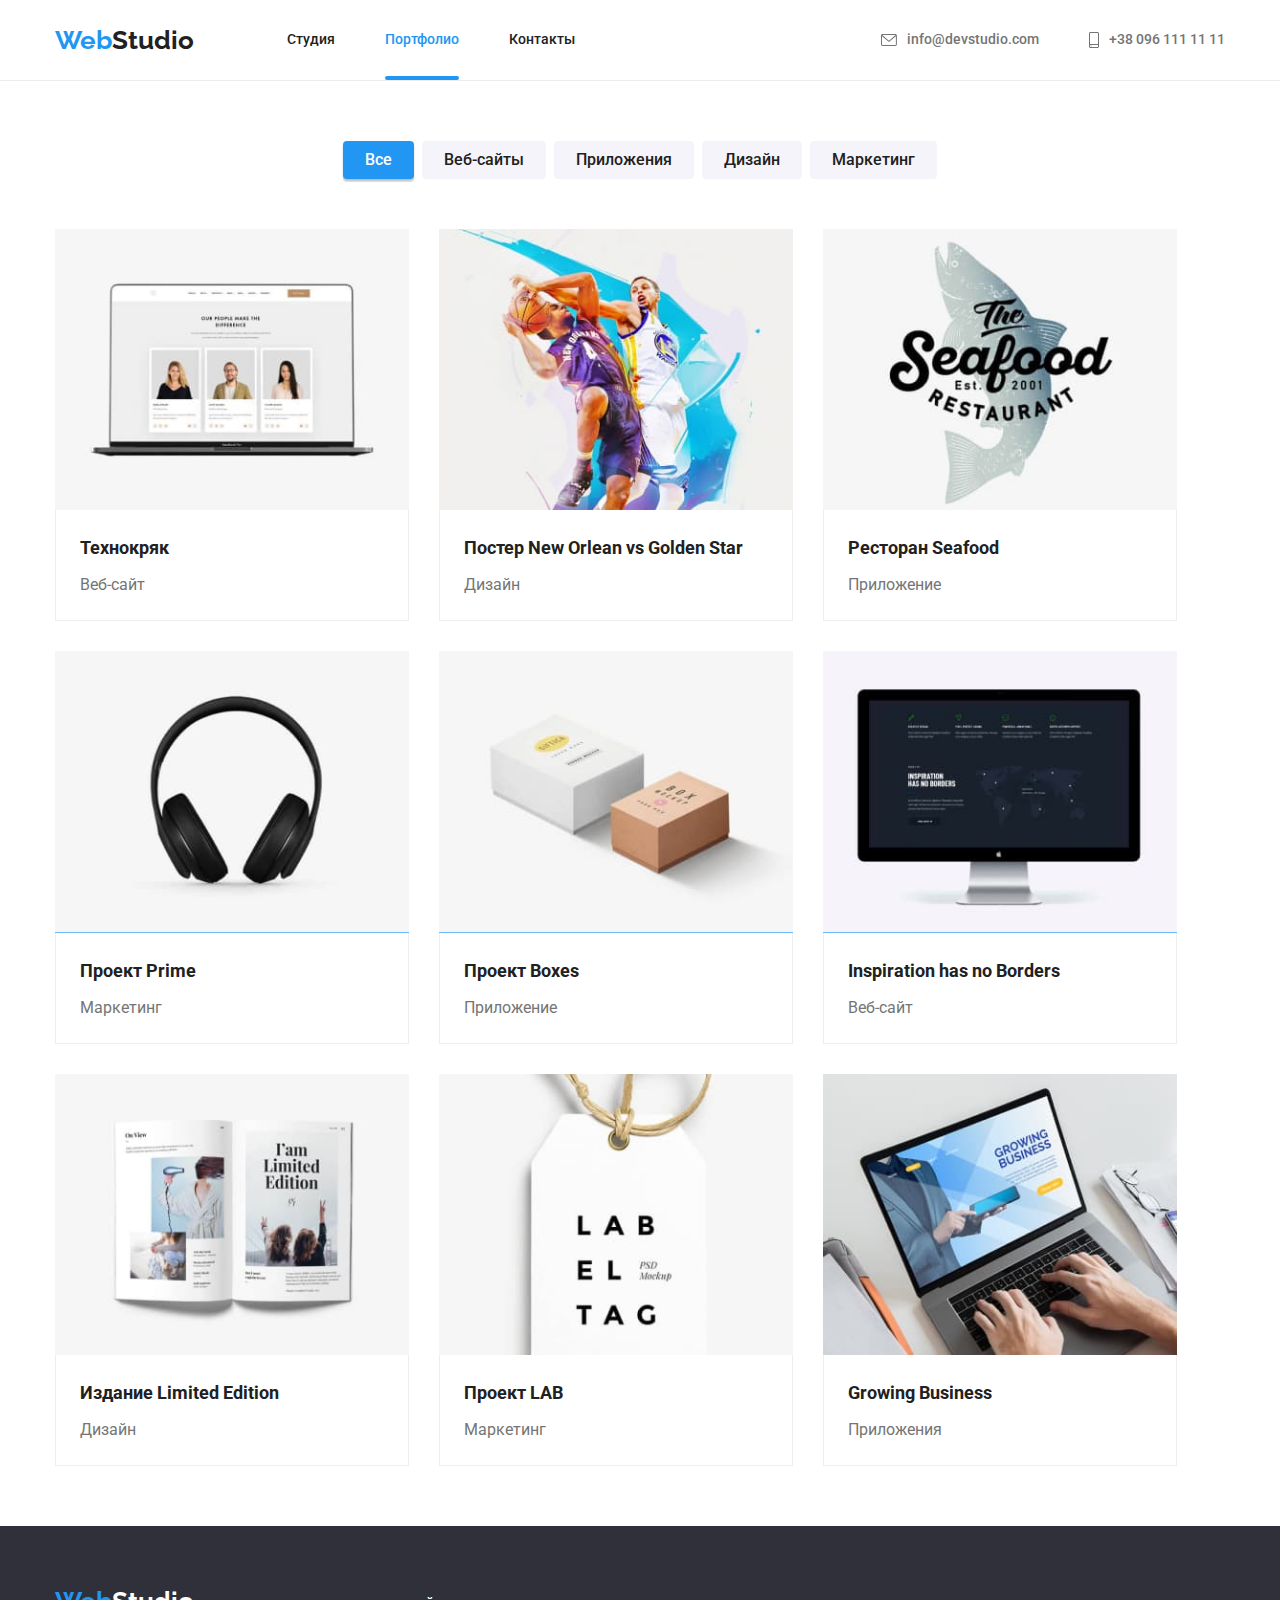
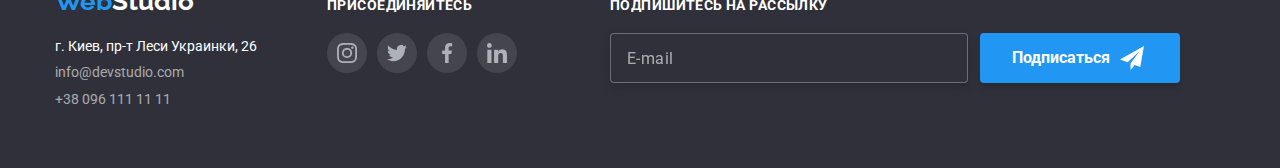
==== commit 2f8d681e: "hw-8-11" ====
--- a/portfolio.html
+++ b/portfolio.html
@@ -85,7 +85,7 @@
             ./images/projects/tech450-mobile@2x.jpg 2x"
              type="image/jpeg" media="(max-width: 767px)">
 
-            <img src="./images/projects/tech450-mobile@1x.jpg" 
+            <img class="card__img" src="./images/projects/tech450-mobile@1x.jpg" 
             alt="Технокряк" srcset="./images/projects/tech450-mobile@2x.jpg 2x">
         </picture>
 
@@ -116,7 +116,7 @@
                                 ./images/projects/sport450-mobile@1x.jpg 1x,
                                 ./images/projects/sport450-mobile@2x.jpg 2x" type="image/jpeg" media="(max-width: 767px)">
                     
-                        <img src="./images/projects/sport450-mobile@1x.jpg" alt="Постер New Orlean vs Golden Star"
+                        <img class="card__img" src="./images/projects/sport450-mobile@1x.jpg" alt="Постер New Orlean vs Golden Star"
                             srcset="./images/projects/sport450-mobile@2x.jpg 2x">
                     
                     </picture>
@@ -150,7 +150,7 @@
                 ./images/projects/rest450-mobile@2x.jpg 2x" type="image/jpeg"
                     media="(max-width: 767px)">
             
-                <img src="./images/projects/rest450-mobile@1x.jpg" alt="Ресторан Seafood"
+                <img class="card__img" src="./images/projects/rest450-mobile@1x.jpg" alt="Ресторан Seafood"
                     srcset="./images/projects/rest450-mobile@2x.jpg 2x">
             
             </picture>
@@ -179,7 +179,7 @@
                             ./images/projects/prime450-mobile@1x.jpg 1x,
                             ./images/projects/prime450-mobile@2x.jpg 2x" type="image/jpeg" media="(max-width: 767px)">
             
-                <img src="./images/projects/prime450-mobile@1x.jpg" alt="Проект Prime"
+                <img class="card__img" src="./images/projects/prime450-mobile@1x.jpg" alt="Проект Prime"
                     srcset="./images/projects/prime450-mobile@2x.jpg 2x">
             
             </picture>
@@ -209,7 +209,7 @@
                 ./images/projects/boxes450-mobile@1x.jpg 1x,
                 ./images/projects/boxes450-mobile@2x.jpg 2x" type="image/jpeg" media="(max-width: 767px)">
             
-                <img src="./images/projects/boxes450-mobile@1x.jpg" alt="Проект Boxes"
+                <img class="card__img" src="./images/projects/boxes450-mobile@1x.jpg" alt="Проект Boxes"
                     srcset="./images/projects/boxes450-mobile@2x.jpg 2x">
             
             </picture>
@@ -238,7 +238,7 @@
                 ./images/projects/inspiration450-mobile@1x.jpg 1x,
                 ./images/projects/inspiration450-mobile@2x.jpg 2x" type="image/jpeg" media="(max-width: 767px)">
             
-                <img src="./images/projects/inspiration450-mobile@1x.jpg" alt="Inspiration has no Borders"
+                <img class="card__img" src="./images/projects/inspiration450-mobile@1x.jpg" alt="Inspiration has no Borders"
                     srcset="./images/projects/inspiration450-mobile@2x.jpg 2x">
             
             </picture>
@@ -267,7 +267,7 @@
             ./images/projects/public450-mobile@1x.jpg 1x,
             ./images/projects/public450-mobile@2x.jpg 2x" type="image/jpeg" media="(max-width: 767px)">
             
-                <img src="./images/projects/public450-mobile@1x.jpg" alt="Издание Limited Edition"
+                <img class="card__img" src="./images/projects/public450-mobile@1x.jpg" alt="Издание Limited Edition"
                 srcset="./images/projects/public450-mobile@2x.jpg 2x">
             
             </picture>
@@ -296,7 +296,7 @@
                 ./images/projects/lab450-mobile@1x.jpg 1x,
                 ./images/projects/lab450-mobile@2x.jpg 2x" type="image/jpeg" media="(max-width: 767px)">
             
-                <img src="./images/projects/lab450-mobile@1x.jpg" alt="Проект LAB"
+                <img class="card__img" src="./images/projects/lab450-mobile@1x.jpg" alt="Проект LAB"
                     srcset="./images/projects/lab450-mobile@2x.jpg 2x">
             
             </picture>
@@ -325,7 +325,7 @@
                 ./images/projects/business450-mobile@1x.jpg 1x,
                 ./images/projects/business450-mobile@2x.jpg 2x" type="image/jpeg" media="(max-width: 767px)">
             
-                <img src="./images/projects/business450-mobile@1x.jpg" alt="Growing Business"
+                <img class="card__img" src="./images/projects/business450-mobile@1x.jpg" alt="Growing Business"
                     srcset="./images/projects/business450-mobile@2x.jpg 2x">
             
             </picture>
--- a/css/main.min.css
+++ b/css/main.min.css
@@ -1,2 +1,2 @@
-.about-us-section{width:100%}.title-about-us{margin-bottom:50px;margin-top:0;font-weight:700;font-size:36px;line-height:1.17;text-align:center;color:#212121}.about-us{display:-webkit-box;display:-ms-flexbox;display:flex;margin-top:0;margin-bottom:0;padding-left:0;gap:30px}.about-us__img{position:relative}.about-us__description{position:absolute;bottom:0;left:0;width:100%;height:70px;margin:0;padding-top:27px;padding-bottom:27px;background:rgba(47,48,58,0.8);font-weight:700;font-size:14px;line-height:16px;text-align:center;letter-spacing:0.03em;text-transform:uppercase;color:#fff}@media (max-width: 1199px){.about-us-section{display:none}}h1,h2,h3{margin:0;padding:0}body{background-color:#fff;font-family:"Roboto", sans-serif}.container{max-width:1200px;width:100%;padding-left:15px;padding-right:15px;margin:0 auto}p{margin:0;padding:0}ul{list-style:none}a{text-decoration:none}section{padding-top:94px;padding-bottom:94px}img{display:block}@media (max-width: 1199px){section{padding:60px 0}}@media (max-width: 767px){.container{max-width:480px}}.benefits-section{padding-bottom:0}.benefits{margin-top:0;margin-bottom:0;display:-webkit-box;display:-ms-flexbox;display:flex;padding-left:0;gap:30px;width:100%}.benefits__item{width:270px}.benefits__title{margin-top:0;margin-bottom:10px;color:#212121;font-weight:700;font-size:14px;text-transform:uppercase;line-height:1.14}.benefits__symbol{display:-webkit-box;display:-ms-flexbox;display:flex;-webkit-box-pack:center;-ms-flex-pack:center;justify-content:center;-webkit-box-align:center;-ms-flex-align:center;align-items:center;height:120px;background-color:#f5f4fa;margin-bottom:30px;border-radius:4px}.benefits__icon{width:70px;height:70px}.benefits__description{margin-top:0;margin-bottom:0;color:#757575;font-weight:400;font-size:14px;line-height:1.71}@media (max-width: 1199px){.benefits{-ms-flex-wrap:wrap;flex-wrap:wrap;-webkit-box-pack:center;-ms-flex-pack:center;justify-content:center}.benefits__item{width:calc(50% - 30px)}.benefits-section{padding-bottom:60px;padding-top:60px}}@media (max-width: 767px){.benefits{-webkit-box-orient:vertical;-webkit-box-direction:normal;-ms-flex-direction:column;flex-direction:column}.benefits__item{width:100%}.benefits__title{text-align:center}.benefits-section{padding-bottom:60px}}.button{padding:10px 32px;width:200px;cursor:pointer;color:#fff;background-color:#2196f3;font-weight:700;font-size:16px;-webkit-box-align:center;-ms-flex-align:center;align-items:center;text-align:center;line-height:1.88;-webkit-transition:background-color 250ms cubic-bezier(0.4, 0, 0.2, 1);transition:background-color 250ms cubic-bezier(0.4, 0, 0.2, 1);-webkit-box-shadow:0px 4px 4px rgba(0,0,0,0.15);box-shadow:0px 4px 4px rgba(0,0,0,0.15);border-radius:4px;border:none;display:block}.button:hover,.button:focus{background-color:#188ce8}.button__btn-submit{padding:10px;min-width:200px;margin:0 auto;cursor:pointer;color:#fff;background-color:#2196f3;font-weight:700;font-size:16px;-webkit-box-align:center;-ms-flex-align:center;align-items:center;text-align:center;line-height:1.88;-webkit-transition:background-color 250ms cubic-bezier(0.4, 0, 0.2, 1);transition:background-color 250ms cubic-bezier(0.4, 0, 0.2, 1)}.button__btn-submit:hover,.button__btn-submit:focus{background-color:#188ce8}.button__open-modal{margin:0 auto}footer{background:#2f303a;padding-top:60px;padding-bottom:60px}.foot{display:-webkit-box;display:-ms-flexbox;display:flex;-webkit-box-align:baseline;-ms-flex-align:baseline;align-items:baseline}.info-footer{display:block;padding-left:0;margin-top:0;margin-bottom:0}.info-footer__adress>a{display:inline-block;margin-bottom:9px;font-style:normal;font-weight:400;font-size:14px;line-height:1.17;color:#fff;-webkit-transition:color 250ms cubic-bezier(0.4, 0, 0.2, 1);transition:color 250ms cubic-bezier(0.4, 0, 0.2, 1)}.info-footer__adress>a:hover,.info-footer__adress>a:focus{color:#2196f3}.info-footer__mail>a{display:inline-block;margin-bottom:9px;font-style:normal;font-weight:400;font-size:14px;line-height:1.17;color:rgba(255,255,255,0.6);-webkit-transition:color 250ms cubic-bezier(0.4, 0, 0.2, 1);transition:color 250ms cubic-bezier(0.4, 0, 0.2, 1)}.info-footer__mail>a:hover,.info-footer__mail>a:focus{color:#2196f3}.info-footer__tel>a{display:inline-block;font-style:normal;font-weight:400;font-size:14px;line-height:1.17;color:rgba(255,255,255,0.6);-webkit-transition:color 250ms cubic-bezier(0.4, 0, 0.2, 1);transition:color 250ms cubic-bezier(0.4, 0, 0.2, 1)}.info-footer__tel>a:hover,.info-footer__tel>a:focus{color:#2196f3}.footer-sociale{margin-left:70px;padding:0}.title-sociale{font-style:normal;font-weight:700;font-size:14px;line-height:16px;letter-spacing:0.03em;text-transform:uppercase;margin-bottom:20px;color:#fff}.list-sociale{display:-webkit-box;display:-ms-flexbox;display:flex;margin:0;padding:0}.list-sociale li:not(:last-child){margin-right:10px}.list-sociale__link{display:-webkit-box;display:-ms-flexbox;display:flex;-webkit-box-pack:center;-ms-flex-pack:center;justify-content:center;-webkit-box-align:center;-ms-flex-align:center;align-items:center;width:40px;height:40px;background-color:rgba(255,255,255,0.1);border-radius:50%;color:#fff;-webkit-transition:background-color 250ms cubic-bezier(0.4, 0, 0.2, 1),color 250ms cubic-bezier(0.4, 0, 0.2, 1);transition:background-color 250ms cubic-bezier(0.4, 0, 0.2, 1),color 250ms cubic-bezier(0.4, 0, 0.2, 1)}.list-sociale__link:hover,.list-sociale__link:focus{color:#fff;background-color:#2196f3}.list-sociale__icon{width:20px;height:20px;fill:currentColor}.subscription{margin-left:93px}.subscription__title{font-style:normal;font-weight:700;font-size:14px;line-height:16px;letter-spacing:0.03em;text-transform:uppercase;margin-bottom:20px;color:#fff}.subscription__form{display:-webkit-box;display:-ms-flexbox;display:flex}.subscription__input{width:358px;height:50px;background:#2f303a;border:1px solid rgba(255,255,255,0.3);-webkit-box-sizing:border-box;box-sizing:border-box;-webkit-filter:drop-shadow(0px 4px 4px rgba(0,0,0,0.15));filter:drop-shadow(0px 4px 4px rgba(0,0,0,0.15));border-radius:4px;-webkit-transition:border 250ms cubic-bezier(0.4, 0, 0.2, 1);transition:border 250ms cubic-bezier(0.4, 0, 0.2, 1);font-weight:400;font-size:16px;line-height:20px;padding-left:16px;letter-spacing:0.03em;color:rgba(255,255,255,0.6)}.subscription__input:hover,.subscription__input:focus{border:1px solid #2196f3}.subscription__input::-webkit-input-placeholder{font-weight:400;font-size:16px;line-height:20px;display:-webkit-box;display:flex;-webkit-box-align:center;align-items:center;letter-spacing:0.03em;color:rgba(255,255,255,0.6)}.subscription__input:-ms-input-placeholder{font-weight:400;font-size:16px;line-height:20px;display:-ms-flexbox;display:flex;-ms-flex-align:center;align-items:center;letter-spacing:0.03em;color:rgba(255,255,255,0.6)}.subscription__input::-ms-input-placeholder{font-weight:400;font-size:16px;line-height:20px;display:-ms-flexbox;display:flex;-ms-flex-align:center;align-items:center;letter-spacing:0.03em;color:rgba(255,255,255,0.6)}.subscription__input::placeholder{font-weight:400;font-size:16px;line-height:20px;display:-webkit-box;display:-ms-flexbox;display:flex;-webkit-box-align:center;-ms-flex-align:center;align-items:center;letter-spacing:0.03em;color:rgba(255,255,255,0.6)}.subscription__button{display:-webkit-box;display:-ms-flexbox;display:flex;margin-left:12px;height:50px}.subscription__icon{margin-left:10px;fill:#fff}.subscription__svg{color:#fff}@media (max-width: 1199px){.foot{-ms-flex-wrap:wrap;flex-wrap:wrap;text-align:center;-ms-flex-pack:distribute;justify-content:space-around}.footer-sociale{margin:0}.subscription{width:100%;margin:0;padding-top:60px}.subscription__button{margin:0}.subscription__input{width:450px;margin-bottom:20px}.subscription__form{-webkit-box-orient:vertical;-webkit-box-direction:normal;-ms-flex-direction:column;flex-direction:column;-webkit-box-align:center;-ms-flex-align:center;align-items:center;text-align:center}}@media (max-width: 767px){.foot{-webkit-box-orient:vertical;-webkit-box-direction:normal;-ms-flex-direction:column;flex-direction:column;-webkit-box-align:center;-ms-flex-align:center;align-items:center;text-align:center}.footer-sociale{margin:0;padding-top:60px}.subscription__form{-webkit-box-orient:vertical;-webkit-box-direction:normal;-ms-flex-direction:column;flex-direction:column;-webkit-box-align:center;-ms-flex-align:center;align-items:center;text-align:center}.subscription__input{width:100%;margin-bottom:20px;padding:0 15px}.subscription{width:100%;margin:0;padding-top:60px}.subscription__button{margin:0}}.text-logo{display:inline-block;margin-bottom:20px;font-family:"Raleway";font-style:normal;font-weight:700;font-size:26px;line-height:1.19;color:#fff}.web-footer{color:#2196f3}.logo-header{font-family:"Raleway";font-style:normal;font-weight:700;font-size:26px;line-height:1.19;color:#212121}.web-header{color:#2196f3}@media (max-width: 767px){.logo-header{font-size:24px}}.main-banner{padding-top:200px;padding-bottom:200px;margin-top:0;text-align:center;text-align:center;background-repeat:no-repeat;background-size:cover;background-position:center;max-width:1600px;height:auto;margin-left:auto;margin-right:auto}.main-text{width:100%;margin-bottom:30px;margin-right:auto;margin-left:auto;margin-top:0;text-align:center;font-weight:900;font-size:44px;line-height:1.36;letter-spacing:0.06em;text-transform:uppercase;color:#fff}@media screen and (max-width: 767px){.main-text{font-size:26px;width:100%}.main-banner{padding:118px 60px;background-image:-webkit-gradient(linear, left top, left bottom, from(rgba(47,48,58,0.4)), to(rgba(47,48,58,0.4))),url("../../images/background-main-banner/bgmain-ban-mobile@1x.jpg");background-image:linear-gradient(rgba(47,48,58,0.4), rgba(47,48,58,0.4)),url("../../images/background-main-banner/bgmain-ban-mobile@1x.jpg")}}@media screen and (max-width: 767px) and (min-device-pixel-ratio: 2), screen and (max-width: 767px) and (-webkit-min-device-pixel-ratio: 2), screen and (max-width: 767px) and (min-resolution: 192dpi), screen and (max-width: 767px) and (min-resolution: 2dppx){.main-banner{background-image:-webkit-gradient(linear, left top, left bottom, from(rgba(47,48,58,0.4)), to(rgba(47,48,58,0.4))),url(../../images/background-main-banner/bgmain-ban-mobile@2x.jpg);background-image:linear-gradient(rgba(47,48,58,0.4), rgba(47,48,58,0.4)),url(../../images/background-main-banner/bgmain-ban-mobile@2x.jpg)}}@media screen and (min-width: 768px){.main-text{font-size:26px;width:100%}.main-banner{padding:118px 204px;background-image:-webkit-gradient(linear, left top, left bottom, from(rgba(47,48,58,0.4)), to(rgba(47,48,58,0.4))),url("../../images/background-main-banner/bgmain-ban-tablet@1x.jpg");background-image:linear-gradient(rgba(47,48,58,0.4), rgba(47,48,58,0.4)),url("../../images/background-main-banner/bgmain-ban-tablet@1x.jpg")}}@media screen and (min-width: 768px) and (min-device-pixel-ratio: 2), screen and (min-width: 768px) and (-webkit-min-device-pixel-ratio: 2), screen and (min-width: 768px) and (min-resolution: 192dpi), screen and (min-width: 768px) and (min-resolution: 2dppx){.main-banner{background-image:-webkit-gradient(linear, left top, left bottom, from(rgba(47,48,58,0.4)), to(rgba(47,48,58,0.4))),url(../../images/background-main-banner/bgmain-ban-tablet@2x.jpg);background-image:linear-gradient(rgba(47,48,58,0.4), rgba(47,48,58,0.4)),url(../../images/background-main-banner/bgmain-ban-tablet@2x.jpg)}}@media screen and (min-width: 1200px){.main-banner{background-image:-webkit-gradient(linear, left top, left bottom, from(rgba(47,48,58,0.4)), to(rgba(47,48,58,0.4))),url("../../images/background-main-banner/bgmain-ban-desktop@1x.jpg");background-image:linear-gradient(rgba(47,48,58,0.4), rgba(47,48,58,0.4)),url("../../images/background-main-banner/bgmain-ban-desktop@1x.jpg")}}@media screen and (min-width: 1200px) and (min-device-pixel-ratio: 2), screen and (min-width: 1200px) and (-webkit-min-device-pixel-ratio: 2), screen and (min-width: 1200px) and (min-resolution: 192dpi), screen and (min-width: 1200px) and (min-resolution: 2dppx){.main-banner{background-image:-webkit-gradient(linear, left top, left bottom, from(rgba(47,48,58,0.4)), to(rgba(47,48,58,0.4))),url(../../images/background-main-banner/bgmain-ban-desktop@2x.jpg);background-image:linear-gradient(rgba(47,48,58,0.4), rgba(47,48,58,0.4)),url(../../images/background-main-banner/bgmain-ban-desktop@2x.jpg)}}.mobile-menu{position:fixed;top:0;left:0;display:-webkit-box;display:-ms-flexbox;display:flex;-webkit-box-orient:vertical;-webkit-box-direction:normal;-ms-flex-direction:column;flex-direction:column;-webkit-box-pack:justify;-ms-flex-pack:justify;justify-content:space-between;width:100vw;height:100vh;padding:48px 0px 48px 40px;background-color:#fff;-webkit-box-shadow:0px 4px 8px rgba(0,0,0,0.04),0px 2px 4px rgba(0,0,0,0.08),0px 1px 3px rgba(0,0,0,0.16);box-shadow:0px 4px 8px rgba(0,0,0,0.04),0px 2px 4px rgba(0,0,0,0.08),0px 1px 3px rgba(0,0,0,0.16)}.mobile-menu.is-hidden{display:none}.mobile-menu__close-btn{position:absolute;right:15px;top:10px;width:40px;height:40px;cursor:pointer;-webkit-transition:fill 250ms cubic-bezier(0.4, 0, 0.2, 1);transition:fill 250ms cubic-bezier(0.4, 0, 0.2, 1)}.mobile-menu__close-btn:hover,.mobile-menu__close-btn:focus{fill:#2196f3}.mobile-list{display:-webkit-box;display:-ms-flexbox;display:flex;-webkit-box-orient:vertical;-webkit-box-direction:normal;-ms-flex-direction:column;flex-direction:column;-webkit-box-pack:justify;-ms-flex-pack:justify;justify-content:space-between;margin:0;padding-left:0;gap:32px}.mobile-list__link{display:block;color:#212121;font-size:40px;font-weight:500;line-height:1.14;-webkit-transition:color 250ms cubic-bezier(0.4, 0, 0.2, 1);transition:color 250ms cubic-bezier(0.4, 0, 0.2, 1)}.mobile-list__link:hover,.mobile-list__link:focus{color:#2196f3}.mobile-list .current{color:#2196f3}.mobile-info{display:-webkit-box;display:-ms-flexbox;display:flex;-ms-flex-wrap:wrap;flex-wrap:wrap;margin:0;padding-left:0;gap:32px}.mobile-info__tel{font-size:34px;font-weight:500;line-height:40px;letter-spacing:0.02em;color:#2196f3}.mobile-info__mail{font-weight:500;font-size:24px;line-height:28px;letter-spacing:0.02em;color:#757575}.mobile-sociale{padding-top:64px}.mobile-sociale__list{display:-webkit-box;display:-ms-flexbox;display:flex;-ms-flex-wrap:wrap;flex-wrap:wrap;margin:0;padding:0}.mobile-sociale__item:not(:last-child){border-right:1px solid rgba(33,33,33,0.2)}.mobile-sociale__link{font-weight:500;font-size:18px;line-height:22px;letter-spacing:0.02em;color:#2196f3;padding:0 10px}@media (max-width: 479px){.mobile-info__tel{font-size:30px}}.backdrop{position:fixed;width:100vw;height:100vh;top:0;left:0;background:rgba(0,0,0,0.2);will-change:visibility, opacity;-webkit-transition:visibility 250ms cubic-bezier(0.4, 0, 0.2, 1),opacity 250ms cubic-bezier(0.4, 0, 0.2, 1);transition:visibility 250ms cubic-bezier(0.4, 0, 0.2, 1),opacity 250ms cubic-bezier(0.4, 0, 0.2, 1);padding:0 15px;display:-webkit-box;display:-ms-flexbox;display:flex;-webkit-box-pack:center;-ms-flex-pack:center;justify-content:center;-webkit-box-align:center;-ms-flex-align:center;align-items:center}.backdrop.is-hidden{visibility:hidden;opacity:0;pointer-events:none}.modal{position:relative;width:100%;max-width:528px;max-height:609px;border-radius:4px;background:#fff}.close-icon{position:absolute;top:8px;right:8px;display:-webkit-box;display:-ms-flexbox;display:flex;-webkit-box-pack:center;-ms-flex-pack:center;justify-content:center;-webkit-box-align:center;-ms-flex-align:center;align-items:center;background-color:#fff;width:30px;height:30px;border:1px solid rgba(0,0,0,0.1);border-radius:50%;cursor:pointer;-webkit-transition:fill 250ms cubic-bezier(0.4, 0, 0.2, 1);transition:fill 250ms cubic-bezier(0.4, 0, 0.2, 1)}.close-icon:hover,.close-icon:focus{fill:#2196f3}.data-user{padding:40px}.form-order{margin-bottom:20px}.title-order{margin-bottom:12px;color:#212121;font-weight:700;font-size:20px;line-height:1.15;text-align:center}.form-field{display:-webkit-box;display:-ms-flexbox;display:flex;-webkit-box-orient:vertical;-webkit-box-direction:normal;-ms-flex-direction:column;flex-direction:column}.form-field:not(:last-child){margin-bottom:10px}.form-field label{margin-bottom:4px;color:#757575;font-size:12px;line-height:1.167;letter-spacing:0.01em}.form-field input{width:100%;height:40px;border:1px solid rgba(33,33,33,0.2);-webkit-box-sizing:border-box;box-sizing:border-box;border-radius:4px;padding-left:42px}.input-wrap{position:relative;color:#212121}.input-wrap input:focus,.input-wrap input:focus-visible{border:1px solid #2196f3;outline:none}.input-wrap input:focus ~ .icon-form{color:#2196f3}.icon-form{position:absolute;top:50%;left:12px;-webkit-transform:translateY(-50%);transform:translateY(-50%);width:18px;height:18px;fill:currentColor}.comment-user{width:100%;height:120px;resize:none;border:1px solid rgba(33,33,33,0.2);-webkit-box-sizing:border-box;box-sizing:border-box;border-radius:4px;padding:12px 16px;font-size:12px;line-height:1.167;letter-spacing:0.01em}.comment-user:focus,.comment-user:focus-visible{border:1px solid #2196f3;outline:none}.comment-user::-webkit-input-placeholder{color:rgba(117,117,117,0.5)}.comment-user:-ms-input-placeholder{color:rgba(117,117,117,0.5)}.comment-user::-ms-input-placeholder{color:rgba(117,117,117,0.5)}.comment-user::placeholder{color:rgba(117,117,117,0.5)}.accept-rule{display:-webkit-box;display:-ms-flexbox;display:flex;-webkit-box-pack:center;-ms-flex-pack:center;justify-content:center;position:relative;-webkit-box-align:center;-ms-flex-align:center;align-items:center;margin-bottom:30px;color:#757575;font-size:14px;line-height:1.714}.checkbox{display:none}.checkbox:checked+.icon-checkbox{background-color:#2196f3;border:2px solid #2196f3}.checkbox:checked+.icon-checkbox>.icon-check{fill-opacity:1;stroke-opacity:1}.icon-checkbox{position:relative;display:block;margin-right:7px;width:16px;height:15px;background-color:#fff;border:2px solid #212121;border-radius:2px}.icon-check{position:absolute;top:50%;left:50%;-webkit-transform:translate(-50%, -50%) scale(2);transform:translate(-50%, -50%) scale(2);width:6px;height:4px;fill:#fff;fill-opacity:0;stroke-opacity:0;display:-webkit-box;display:-ms-flexbox;display:flex;-webkit-box-pack:center;-ms-flex-pack:center;justify-content:center;-webkit-box-align:center;-ms-flex-align:center;align-items:center}.contract{margin-left:5px;text-decoration:underline;text-underline-position:under;color:#2196f3;font-size:14px;line-height:1.714}@media (max-width: 767px){.accept-rule,.contract{font-size:12px}}@media (max-width: 479px){.title-order{font-size:14px}.accept-rule{margin-bottom:15px}.data-user{padding:30px}}.page-header{background-color:#fff;border-bottom:1px solid #ececec;width:100%}.header-all{display:-webkit-box;display:-ms-flexbox;display:flex;-webkit-box-align:center;-ms-flex-align:center;align-items:center;min-height:80px}.site-nav{display:-webkit-box;display:-ms-flexbox;display:flex;margin-left:93px;margin-top:0;margin-bottom:0;padding-left:0;gap:50px}.site-nav__link{display:block;padding-top:32px;padding-bottom:32px;color:#212121;font-size:14px;font-weight:500;line-height:1.14;-webkit-transition:color 250ms cubic-bezier(0.4, 0, 0.2, 1);transition:color 250ms cubic-bezier(0.4, 0, 0.2, 1)}.site-nav__link:hover,.site-nav__link:focus{color:#2196f3}.site-nav .current{color:#2196f3;font-size:14px;font-weight:500;line-height:1.14;position:relative}.site-nav .current::after{content:"";position:absolute;bottom:0;left:0;width:100%;border:2px solid #2196f3;border-radius:2px;background-color:#2196f3}.auth-nav{display:-webkit-box;display:-ms-flexbox;display:flex;-webkit-box-pack:end;-ms-flex-pack:end;justify-content:flex-end;margin-left:auto;margin-top:0;margin-bottom:0;padding-left:0;gap:50px}.auth-nav__link{display:-webkit-box;display:-ms-flexbox;display:flex;-webkit-box-pack:center;-ms-flex-pack:center;justify-content:center;-webkit-box-align:center;-ms-flex-align:center;align-items:center;padding-top:32px;padding-bottom:32px;color:#757575;font-size:14px;font-weight:500;line-height:1.14;-webkit-transition:color 250ms cubic-bezier(0.4, 0, 0.2, 1);transition:color 250ms cubic-bezier(0.4, 0, 0.2, 1)}.auth-nav__link:hover,.auth-nav__link:focus{color:#2196f3}.auth-nav__icon-mail{display:block;width:16px;height:12px;margin-right:10px;fill:currentColor}.auth-nav__icon-tel{display:block;width:10px;height:16px;margin-right:10px;fill:currentColor}.menu-burger{display:none;width:40px;height:40px;padding:12px 8px;margin:0;cursor:pointer}.menu-burger__line{background-color:#212121;width:100%;height:2.6px;display:block}.menu-burger__line:hover,.menu-burger__line:focus{background-color:#2196f3}.menu-burger__line:not(:last-child){margin-bottom:4px}.menu-burger:hover .menu-burger__line{background-color:#2196f3}@media (max-width: 1199px){.header-all{min-height:80px}.auth-nav{-webkit-box-orient:vertical;-webkit-box-direction:normal;-ms-flex-direction:column;flex-direction:column;gap:10px}.auth-nav__link{padding:0;-webkit-box-pack:start;-ms-flex-pack:start;justify-content:flex-start}}@media (max-width: 767px){.header-all{min-height:60px;-webkit-box-pack:justify;-ms-flex-pack:justify;justify-content:space-between;padding:0 15px}.site-nav,.auth-nav{display:none}.menu-burger{display:block}}.partners-title{margin-top:0;margin-bottom:50px;font-weight:700;font-size:36px;line-height:1.17;text-align:center;color:#212121}.partners{display:-webkit-box;display:-ms-flexbox;display:flex;margin:0;padding:0;gap:30px}.partners__logo{display:-webkit-box;display:-ms-flexbox;display:flex;-webkit-box-pack:center;-ms-flex-pack:center;justify-content:center;-webkit-box-align:center;-ms-flex-align:center;align-items:center;width:100%;height:100%;border:1px solid #afb1b8;border-radius:4px;text-align:center;color:#afb1b8;-webkit-transition:color 250ms cubic-bezier(0.4, 0, 0.2, 1),border 250ms cubic-bezier(0.4, 0, 0.2, 1);transition:color 250ms cubic-bezier(0.4, 0, 0.2, 1),border 250ms cubic-bezier(0.4, 0, 0.2, 1)}.partners__logo:hover,.partners__logo:focus{color:#2196f3;border:1px solid #2196f3}.partners__icon{width:106px;height:60px;fill:currentColor}.partners__list-element{width:100%;min-height:92px}@media (max-width: 1199px){.partners{-ms-flex-wrap:wrap;flex-wrap:wrap;-webkit-box-pack:center;-ms-flex-pack:center;justify-content:center}.partners__list-element{width:calc(33% - 30px)}}@media (max-width: 767px){.partners{-ms-flex-wrap:wrap;flex-wrap:wrap}.partners__list-element{width:calc(50% - 15px)}.partners-title{font-size:28px;margin-bottom:30px}}.hidden{display:none}.button-nav{display:-webkit-box;display:-ms-flexbox;display:flex;-webkit-box-pack:center;-ms-flex-pack:center;justify-content:center;-webkit-box-align:center;-ms-flex-align:center;align-items:center;margin-top:0;margin-bottom:50px;margin-left:auto;margin-right:auto;padding-left:0;gap:8px}.button-nav__button{padding:6px 22px;width:-webkit-max-content;width:-moz-max-content;width:max-content;border:0;-webkit-box-shadow:none;box-shadow:none;background:#f5f4fa;font-weight:500;font-size:16px;line-height:1.63;text-align:center;color:#212121;-webkit-transition:color 250ms cubic-bezier(0.4, 0, 0.2, 1),background-color 250ms cubic-bezier(0.4, 0, 0.2, 1),border-radius 250ms cubic-bezier(0.4, 0, 0.2, 1),-webkit-box-shadow 250ms cubic-bezier(0.4, 0, 0.2, 1);transition:color 250ms cubic-bezier(0.4, 0, 0.2, 1),background-color 250ms cubic-bezier(0.4, 0, 0.2, 1),border-radius 250ms cubic-bezier(0.4, 0, 0.2, 1),-webkit-box-shadow 250ms cubic-bezier(0.4, 0, 0.2, 1);transition:color 250ms cubic-bezier(0.4, 0, 0.2, 1),background-color 250ms cubic-bezier(0.4, 0, 0.2, 1),box-shadow 250ms cubic-bezier(0.4, 0, 0.2, 1),border-radius 250ms cubic-bezier(0.4, 0, 0.2, 1);transition:color 250ms cubic-bezier(0.4, 0, 0.2, 1),background-color 250ms cubic-bezier(0.4, 0, 0.2, 1),box-shadow 250ms cubic-bezier(0.4, 0, 0.2, 1),border-radius 250ms cubic-bezier(0.4, 0, 0.2, 1),-webkit-box-shadow 250ms cubic-bezier(0.4, 0, 0.2, 1)}.button-nav__button:hover,.button-nav__button:focus{outline:none;background-color:#2196f3;color:#fff;-webkit-box-shadow:0px 3px 1px rgba(0,0,0,0.1),0px 1px 2px rgba(0,0,0,0.08),0px 2px 2px rgba(0,0,0,0.12);box-shadow:0px 3px 1px rgba(0,0,0,0.1),0px 1px 2px rgba(0,0,0,0.08),0px 2px 2px rgba(0,0,0,0.12);border-radius:4px}.button-nav .current{background-color:#2196f3;color:#fff;-webkit-box-shadow:0px 3px 1px rgba(0,0,0,0.1),0px 1px 2px rgba(0,0,0,0.08),0px 2px 2px rgba(0,0,0,0.12);box-shadow:0px 3px 1px rgba(0,0,0,0.1),0px 1px 2px rgba(0,0,0,0.08),0px 2px 2px rgba(0,0,0,0.12)}.card{display:-webkit-box;display:-ms-flexbox;display:flex;-webkit-box-pack:center;-ms-flex-pack:center;justify-content:center;-ms-flex-wrap:wrap;flex-wrap:wrap;padding-left:0;gap:30px}.card__item{max-width:450px}.card__link{display:block;max-width:100%;text-decoration:none;-webkit-transition:-webkit-box-shadow 250ms cubic-bezier(0.4, 0, 0.2, 1);transition:-webkit-box-shadow 250ms cubic-bezier(0.4, 0, 0.2, 1);transition:box-shadow 250ms cubic-bezier(0.4, 0, 0.2, 1);transition:box-shadow 250ms cubic-bezier(0.4, 0, 0.2, 1), -webkit-box-shadow 250ms cubic-bezier(0.4, 0, 0.2, 1)}.card__thumb{position:relative;height:294px;overflow:hidden;display:-webkit-box;display:-ms-flexbox;display:flex;-webkit-box-align:end;-ms-flex-align:end;align-items:flex-end}.card__text{position:absolute;top:0;left:0;bottom:0;display:-webkit-box;display:-ms-flexbox;display:flex;-webkit-box-align:center;-ms-flex-align:center;align-items:center;padding:0 24px;font-weight:400;font-size:18px;line-height:1.56;color:#fff;background-color:rgba(33,150,243,0.9);-webkit-transform:translateY(100%);transform:translateY(100%);-webkit-transition:-webkit-transform 250ms cubic-bezier(0.4, 0, 0.2, 1);transition:-webkit-transform 250ms cubic-bezier(0.4, 0, 0.2, 1);transition:transform 250ms cubic-bezier(0.4, 0, 0.2, 1);transition:transform 250ms cubic-bezier(0.4, 0, 0.2, 1), -webkit-transform 250ms cubic-bezier(0.4, 0, 0.2, 1)}.card__img{width:100%;height:auto}.card__link:hover .card__text{-webkit-transform:translateY(0);transform:translateY(0)}.card__link:hover,.card__link:focus{-webkit-box-shadow:0px 1px 1px rgba(0,0,0,0.12),0px 4px 4px rgba(0,0,0,0.06),1px 4px 6px rgba(0,0,0,0.16);box-shadow:0px 1px 1px rgba(0,0,0,0.12),0px 4px 4px rgba(0,0,0,0.06),1px 4px 6px rgba(0,0,0,0.16)}.card__description{padding:20px 24px;border-left:1px solid #eeeeee;border-bottom:1px solid #eeeeee;border-right:1px solid #eeeeee}.card__title{margin-bottom:4px;font-weight:700;font-size:18px;line-height:2;color:#212121;background:#fff}.card__meta{margin:0;font-weight:400;font-size:16px;line-height:1.88;background:#fff;color:#757575}@media (min-width: 1200px){.card{margin:0;-ms-flex-wrap:wrap;flex-wrap:wrap;-webkit-box-pack:start;-ms-flex-pack:start;justify-content:flex-start}.card__item{width:calc(33% - 30px)}.card .card__description{width:100%}}@media (min-width: 768px){.card{margin:0;-ms-flex-wrap:wrap;flex-wrap:wrap;-webkit-box-pack:start;-ms-flex-pack:start;justify-content:flex-start}.card__item{max-width:354px;width:calc(50% - 30px)}.card .card__description{width:100%}}@media (max-width: 767px){.header-all{min-height:60px;-webkit-box-align:center;-ms-flex-align:center;align-items:center}.site-nav,.auth-nav{display:none}.menu-burger{display:block;margin:0}.button-nav{-ms-flex-wrap:wrap;flex-wrap:wrap;margin-bottom:40px;-webkit-box-pack:start;-ms-flex-pack:start;justify-content:start}.card__description{width:100%}}.sociale{display:-webkit-box;display:-ms-flexbox;display:flex;-webkit-box-pack:center;-ms-flex-pack:center;justify-content:center;-webkit-box-align:center;-ms-flex-align:center;align-items:center}.sociale-team{display:-webkit-box;display:-ms-flexbox;display:flex;margin:0;padding:0}.sociale-team__link{display:-webkit-box;display:-ms-flexbox;display:flex;-webkit-box-pack:center;-ms-flex-pack:center;justify-content:center;-webkit-box-align:center;-ms-flex-align:center;align-items:center;width:40px;height:40px;background-color:#fff;border-radius:50%;color:#afb1b8;-webkit-transition:background-color 250ms cubic-bezier(0.4, 0, 0.2, 1),color 250ms cubic-bezier(0.4, 0, 0.2, 1);transition:background-color 250ms cubic-bezier(0.4, 0, 0.2, 1),color 250ms cubic-bezier(0.4, 0, 0.2, 1)}.sociale-team__link:hover,.sociale-team__link:focus{color:#fff;background-color:#2196f3}.sociale-team li:not(:last-child){margin-right:10px}.sociale-team__icon{width:20px;height:20px;fill:currentColor}.team{background-color:#f5f4fa}.text-team{margin-top:0;margin-bottom:50px;font-weight:700;font-size:36px;line-height:1.17;text-align:center;color:#212121}.team-name{display:-webkit-box;display:-ms-flexbox;display:flex;margin-top:0;margin-bottom:0;padding-left:0;gap:30px}.team-name__item{-webkit-box-shadow:0px 1px 3px rgba(0,0,0,0.12),0px 1px 1px rgba(0,0,0,0.14),0px 2px 1px rgba(0,0,0,0.2);box-shadow:0px 1px 3px rgba(0,0,0,0.12),0px 1px 1px rgba(0,0,0,0.14),0px 2px 1px rgba(0,0,0,0.2)}.name-description{padding-top:30px;padding-bottom:30px;background-color:#fff}.name-description__name{margin-top:0;margin-bottom:0;font-weight:500;font-size:16px;line-height:1.19;color:#212121;text-align:center}.name-description__profession{margin-top:16px;margin-bottom:16px;font-weight:400;font-size:16px;line-height:1.19;color:#757575;text-align:center}@media (max-width: 1199px){.text-team{font-size:28px;margin-bottom:30px}.team-name{-ms-flex-wrap:wrap;flex-wrap:wrap}.team-name__item{width:calc(50% - 15px)}.team-name__item img{width:100%;height:auto}}@media (max-width: 767px){.team-name{-webkit-box-orient:vertical;-webkit-box-direction:normal;-ms-flex-direction:column;flex-direction:column}.team-name__item{width:100%}.team-name__item img{width:100%;height:auto}.text-team{font-size:28px;margin-bottom:30px}}
+.about-us-section{width:100%}.title-about-us{margin-bottom:50px;margin-top:0;font-weight:700;font-size:36px;line-height:1.17;text-align:center;color:#212121}.about-us{display:-webkit-box;display:-ms-flexbox;display:flex;margin-top:0;margin-bottom:0;padding-left:0;gap:30px}.about-us__img{position:relative}.about-us__description{position:absolute;bottom:0;left:0;width:100%;height:70px;margin:0;padding-top:27px;padding-bottom:27px;background:rgba(47,48,58,0.8);font-weight:700;font-size:14px;line-height:16px;text-align:center;letter-spacing:0.03em;text-transform:uppercase;color:#fff}@media (max-width: 1199px){.about-us-section{display:none}}h1,h2,h3{margin:0;padding:0}body{background-color:#fff;font-family:"Roboto", sans-serif}.container{max-width:1200px;width:100%;padding-left:15px;padding-right:15px;margin:0 auto}p{margin:0;padding:0}ul{list-style:none}a{text-decoration:none}section{padding-top:94px;padding-bottom:94px}img{display:block}@media (min-width: 768px){section{padding:60px 0}.container{max-width:768px}}@media (max-width: 767px){section{padding:60px 0}.container{max-width:480px}}@media (min-width: 1200px){.container{max-width:1200px}}.benefits-section{padding-bottom:0}.benefits{margin-top:0;margin-bottom:0;display:-webkit-box;display:-ms-flexbox;display:flex;padding-left:0;gap:30px;width:100%}.benefits__item{width:270px}.benefits__title{margin-top:0;margin-bottom:10px;color:#212121;font-weight:700;font-size:14px;text-transform:uppercase;line-height:1.14}.benefits__symbol{display:-webkit-box;display:-ms-flexbox;display:flex;-webkit-box-pack:center;-ms-flex-pack:center;justify-content:center;-webkit-box-align:center;-ms-flex-align:center;align-items:center;height:120px;background-color:#f5f4fa;margin-bottom:30px;border-radius:4px}.benefits__icon{width:70px;height:70px}.benefits__description{margin-top:0;margin-bottom:0;color:#757575;font-weight:400;font-size:14px;line-height:1.71}@media (max-width: 1199px){.benefits{-ms-flex-wrap:wrap;flex-wrap:wrap;-webkit-box-pack:center;-ms-flex-pack:center;justify-content:center}.benefits__item{width:calc(50% - 30px)}.benefits-section{padding-bottom:60px;padding-top:60px}}@media (max-width: 767px){.benefits{-webkit-box-orient:vertical;-webkit-box-direction:normal;-ms-flex-direction:column;flex-direction:column}.benefits__item{width:100%}.benefits__title{text-align:center}.benefits-section{padding-bottom:60px}}.button{padding:10px 32px;width:200px;cursor:pointer;color:#fff;background-color:#2196f3;font-weight:700;font-size:16px;-webkit-box-align:center;-ms-flex-align:center;align-items:center;text-align:center;line-height:1.88;-webkit-transition:background-color 250ms cubic-bezier(0.4, 0, 0.2, 1);transition:background-color 250ms cubic-bezier(0.4, 0, 0.2, 1);-webkit-box-shadow:0px 4px 4px rgba(0,0,0,0.15);box-shadow:0px 4px 4px rgba(0,0,0,0.15);border-radius:4px;border:none;display:block}.button:hover,.button:focus{background-color:#188ce8}.button__btn-submit{padding:10px;min-width:200px;margin:0 auto;cursor:pointer;color:#fff;background-color:#2196f3;font-weight:700;font-size:16px;-webkit-box-align:center;-ms-flex-align:center;align-items:center;text-align:center;line-height:1.88;-webkit-transition:background-color 250ms cubic-bezier(0.4, 0, 0.2, 1);transition:background-color 250ms cubic-bezier(0.4, 0, 0.2, 1)}.button__btn-submit:hover,.button__btn-submit:focus{background-color:#188ce8}.button__open-modal{margin:0 auto}footer{background:#2f303a;padding-top:60px;padding-bottom:60px}.foot{display:-webkit-box;display:-ms-flexbox;display:flex;-webkit-box-align:baseline;-ms-flex-align:baseline;align-items:baseline}.info-footer{display:block;padding-left:0;margin-top:0;margin-bottom:0}.info-footer__adress>a{display:inline-block;margin-bottom:9px;font-style:normal;font-weight:400;font-size:14px;line-height:1.17;color:#fff;-webkit-transition:color 250ms cubic-bezier(0.4, 0, 0.2, 1);transition:color 250ms cubic-bezier(0.4, 0, 0.2, 1)}.info-footer__adress>a:hover,.info-footer__adress>a:focus{color:#2196f3}.info-footer__mail>a{display:inline-block;margin-bottom:9px;font-style:normal;font-weight:400;font-size:14px;line-height:1.17;color:rgba(255,255,255,0.6);-webkit-transition:color 250ms cubic-bezier(0.4, 0, 0.2, 1);transition:color 250ms cubic-bezier(0.4, 0, 0.2, 1)}.info-footer__mail>a:hover,.info-footer__mail>a:focus{color:#2196f3}.info-footer__tel>a{display:inline-block;font-style:normal;font-weight:400;font-size:14px;line-height:1.17;color:rgba(255,255,255,0.6);-webkit-transition:color 250ms cubic-bezier(0.4, 0, 0.2, 1);transition:color 250ms cubic-bezier(0.4, 0, 0.2, 1)}.info-footer__tel>a:hover,.info-footer__tel>a:focus{color:#2196f3}.footer-sociale{margin-left:70px;padding:0}.title-sociale{font-style:normal;font-weight:700;font-size:14px;line-height:16px;letter-spacing:0.03em;text-transform:uppercase;margin-bottom:20px;color:#fff}.list-sociale{display:-webkit-box;display:-ms-flexbox;display:flex;margin:0;padding:0}.list-sociale li:not(:last-child){margin-right:10px}.list-sociale__link{display:-webkit-box;display:-ms-flexbox;display:flex;-webkit-box-pack:center;-ms-flex-pack:center;justify-content:center;-webkit-box-align:center;-ms-flex-align:center;align-items:center;width:40px;height:40px;background-color:rgba(255,255,255,0.1);border-radius:50%;color:#fff;-webkit-transition:background-color 250ms cubic-bezier(0.4, 0, 0.2, 1),color 250ms cubic-bezier(0.4, 0, 0.2, 1);transition:background-color 250ms cubic-bezier(0.4, 0, 0.2, 1),color 250ms cubic-bezier(0.4, 0, 0.2, 1)}.list-sociale__link:hover,.list-sociale__link:focus{color:#fff;background-color:#2196f3}.list-sociale__icon{width:20px;height:20px;fill:currentColor}.subscription{margin-left:93px}.subscription__title{font-style:normal;font-weight:700;font-size:14px;line-height:16px;letter-spacing:0.03em;text-transform:uppercase;margin-bottom:20px;color:#fff}.subscription__form{display:-webkit-box;display:-ms-flexbox;display:flex}.subscription__input{width:358px;height:50px;background:#2f303a;border:1px solid rgba(255,255,255,0.3);-webkit-box-sizing:border-box;box-sizing:border-box;-webkit-filter:drop-shadow(0px 4px 4px rgba(0,0,0,0.15));filter:drop-shadow(0px 4px 4px rgba(0,0,0,0.15));border-radius:4px;-webkit-transition:border 250ms cubic-bezier(0.4, 0, 0.2, 1);transition:border 250ms cubic-bezier(0.4, 0, 0.2, 1);font-weight:400;font-size:16px;line-height:20px;padding-left:16px;letter-spacing:0.03em;color:rgba(255,255,255,0.6)}.subscription__input:hover,.subscription__input:focus{border:1px solid #2196f3}.subscription__input::-webkit-input-placeholder{font-weight:400;font-size:16px;line-height:20px;display:-webkit-box;display:flex;-webkit-box-align:center;align-items:center;letter-spacing:0.03em;color:rgba(255,255,255,0.6)}.subscription__input:-ms-input-placeholder{font-weight:400;font-size:16px;line-height:20px;display:-ms-flexbox;display:flex;-ms-flex-align:center;align-items:center;letter-spacing:0.03em;color:rgba(255,255,255,0.6)}.subscription__input::-ms-input-placeholder{font-weight:400;font-size:16px;line-height:20px;display:-ms-flexbox;display:flex;-ms-flex-align:center;align-items:center;letter-spacing:0.03em;color:rgba(255,255,255,0.6)}.subscription__input::placeholder{font-weight:400;font-size:16px;line-height:20px;display:-webkit-box;display:-ms-flexbox;display:flex;-webkit-box-align:center;-ms-flex-align:center;align-items:center;letter-spacing:0.03em;color:rgba(255,255,255,0.6)}.subscription__button{display:-webkit-box;display:-ms-flexbox;display:flex;margin-left:12px;height:50px}.subscription__icon{margin-left:10px;fill:#fff}.subscription__svg{color:#fff}@media (max-width: 1199px){.foot{-ms-flex-wrap:wrap;flex-wrap:wrap;text-align:center;-ms-flex-pack:distribute;justify-content:space-around}.footer-sociale{margin:0}.subscription{width:100%;margin:0;padding-top:60px}.subscription__button{margin:0}.subscription__input{width:450px;margin-bottom:20px}.subscription__form{-webkit-box-orient:vertical;-webkit-box-direction:normal;-ms-flex-direction:column;flex-direction:column;-webkit-box-align:center;-ms-flex-align:center;align-items:center;text-align:center}}@media (max-width: 767px){.foot{-webkit-box-orient:vertical;-webkit-box-direction:normal;-ms-flex-direction:column;flex-direction:column;-webkit-box-align:center;-ms-flex-align:center;align-items:center;text-align:center}.footer-sociale{margin:0;padding-top:60px}.subscription__form{-webkit-box-orient:vertical;-webkit-box-direction:normal;-ms-flex-direction:column;flex-direction:column;-webkit-box-align:center;-ms-flex-align:center;align-items:center;text-align:center}.subscription__input{width:100%;margin-bottom:20px;padding:0 15px}.subscription{width:100%;margin:0;padding-top:60px}.subscription__button{margin:0}}.text-logo{display:inline-block;margin-bottom:20px;font-family:"Raleway";font-style:normal;font-weight:700;font-size:26px;line-height:1.19;color:#fff}.web-footer{color:#2196f3}.logo-header{font-family:"Raleway";font-style:normal;font-weight:700;font-size:26px;line-height:1.19;color:#212121}.web-header{color:#2196f3}@media (max-width: 767px){.logo-header{font-size:24px}}.main-banner{margin-top:0;text-align:center;text-align:center;background-repeat:no-repeat;background-size:cover;background-position:center;max-width:1600px;height:auto;margin-left:auto;margin-right:auto}.main-text{width:100%;margin-bottom:30px;margin-right:auto;margin-left:auto;margin-top:0;text-align:center;font-weight:900;font-size:44px;line-height:1.36;letter-spacing:0.06em;text-transform:uppercase;color:#fff}@media screen and (max-width: 767px){.main-text{font-size:26px;width:100%}.main-banner{padding:118px 60px;background-image:-webkit-gradient(linear, left top, left bottom, from(rgba(47,48,58,0.4)), to(rgba(47,48,58,0.4))),url("../images/background-main-banner/bgmain-ban-mobile@1x.jpg");background-image:linear-gradient(rgba(47,48,58,0.4), rgba(47,48,58,0.4)),url("../images/background-main-banner/bgmain-ban-mobile@1x.jpg")}}@media screen and (max-width: 767px) and (min-device-pixel-ratio: 2), screen and (max-width: 767px) and (-webkit-min-device-pixel-ratio: 2), screen and (max-width: 767px) and (min-resolution: 192dpi), screen and (max-width: 767px) and (min-resolution: 2dppx){.main-banner{background-image:-webkit-gradient(linear, left top, left bottom, from(rgba(47,48,58,0.4)), to(rgba(47,48,58,0.4))),url(../images/background-main-banner/bgmain-ban-mobile@2x.jpg);background-image:linear-gradient(rgba(47,48,58,0.4), rgba(47,48,58,0.4)),url(../images/background-main-banner/bgmain-ban-mobile@2x.jpg)}}@media screen and (min-width: 768px){.main-text{font-size:26px;width:100%}.main-banner{padding:118px 204px;background-image:-webkit-gradient(linear, left top, left bottom, from(rgba(47,48,58,0.4)), to(rgba(47,48,58,0.4))),url("../images/background-main-banner/bgmain-ban-tablet@1x.jpg");background-image:linear-gradient(rgba(47,48,58,0.4), rgba(47,48,58,0.4)),url("../images/background-main-banner/bgmain-ban-tablet@1x.jpg")}}@media screen and (min-width: 768px) and (min-device-pixel-ratio: 2), screen and (min-width: 768px) and (-webkit-min-device-pixel-ratio: 2), screen and (min-width: 768px) and (min-resolution: 192dpi), screen and (min-width: 768px) and (min-resolution: 2dppx){.main-banner{background-image:-webkit-gradient(linear, left top, left bottom, from(rgba(47,48,58,0.4)), to(rgba(47,48,58,0.4))),url(../images/background-main-banner/bgmain-ban-tablet@2x.jpg);background-image:linear-gradient(rgba(47,48,58,0.4), rgba(47,48,58,0.4)),url(../images/background-main-banner/bgmain-ban-tablet@2x.jpg)}}@media screen and (min-width: 1200px){.main-text{font-size:44px;width:100%}.main-banner{padding-top:200px;padding-bottom:200px;padding-left:auto;padding-right:auto;background-image:-webkit-gradient(linear, left top, left bottom, from(rgba(47,48,58,0.4)), to(rgba(47,48,58,0.4))),url("../images/background-main-banner/bgmain-ban-desktop@1x.jpg");background-image:linear-gradient(rgba(47,48,58,0.4), rgba(47,48,58,0.4)),url("../images/background-main-banner/bgmain-ban-desktop@1x.jpg")}}@media screen and (min-width: 1200px) and (min-device-pixel-ratio: 2), screen and (min-width: 1200px) and (-webkit-min-device-pixel-ratio: 2), screen and (min-width: 1200px) and (min-resolution: 192dpi), screen and (min-width: 1200px) and (min-resolution: 2dppx){.main-banner{background-image:-webkit-gradient(linear, left top, left bottom, from(rgba(47,48,58,0.4)), to(rgba(47,48,58,0.4))),url(../images/background-main-banner/bgmain-ban-desktop@2x.jpg);background-image:linear-gradient(rgba(47,48,58,0.4), rgba(47,48,58,0.4)),url(../images/background-main-banner/bgmain-ban-desktop@2x.jpg)}}.mobile-menu{position:fixed;top:0;left:0;display:-webkit-box;display:-ms-flexbox;display:flex;-webkit-box-orient:vertical;-webkit-box-direction:normal;-ms-flex-direction:column;flex-direction:column;-webkit-box-pack:justify;-ms-flex-pack:justify;justify-content:space-between;width:100vw;height:100vh;padding:48px 0px 48px 40px;background-color:#fff;-webkit-box-shadow:0px 4px 8px rgba(0,0,0,0.04),0px 2px 4px rgba(0,0,0,0.08),0px 1px 3px rgba(0,0,0,0.16);box-shadow:0px 4px 8px rgba(0,0,0,0.04),0px 2px 4px rgba(0,0,0,0.08),0px 1px 3px rgba(0,0,0,0.16)}.mobile-menu.is-hidden{display:none}.mobile-menu__close-btn{position:absolute;right:15px;top:10px;width:40px;height:40px;cursor:pointer;-webkit-transition:fill 250ms cubic-bezier(0.4, 0, 0.2, 1);transition:fill 250ms cubic-bezier(0.4, 0, 0.2, 1)}.mobile-menu__close-btn:hover,.mobile-menu__close-btn:focus{fill:#2196f3}.mobile-list{display:-webkit-box;display:-ms-flexbox;display:flex;-webkit-box-orient:vertical;-webkit-box-direction:normal;-ms-flex-direction:column;flex-direction:column;-webkit-box-pack:justify;-ms-flex-pack:justify;justify-content:space-between;margin:0;padding-left:0;gap:32px}.mobile-list__link{display:block;color:#212121;font-size:40px;font-weight:500;line-height:1.14;-webkit-transition:color 250ms cubic-bezier(0.4, 0, 0.2, 1);transition:color 250ms cubic-bezier(0.4, 0, 0.2, 1)}.mobile-list__link:hover,.mobile-list__link:focus{color:#2196f3}.mobile-list .current{color:#2196f3}.mobile-info{display:-webkit-box;display:-ms-flexbox;display:flex;-ms-flex-wrap:wrap;flex-wrap:wrap;margin:0;padding-left:0;gap:32px}.mobile-info__tel{font-size:34px;font-weight:500;line-height:40px;letter-spacing:0.02em;color:#2196f3}.mobile-info__mail{font-weight:500;font-size:24px;line-height:28px;letter-spacing:0.02em;color:#757575}.mobile-sociale{padding-top:64px}.mobile-sociale__list{display:-webkit-box;display:-ms-flexbox;display:flex;-ms-flex-wrap:wrap;flex-wrap:wrap;margin:0;padding:0}.mobile-sociale__item:not(:last-child){border-right:1px solid rgba(33,33,33,0.2)}.mobile-sociale__link{font-weight:500;font-size:18px;line-height:22px;letter-spacing:0.02em;color:#2196f3;padding:0 10px}@media (max-width: 479px){.mobile-info__tel{font-size:30px}}.backdrop{position:fixed;width:100vw;height:100vh;top:0;left:0;background:rgba(0,0,0,0.2);will-change:visibility, opacity;-webkit-transition:visibility 250ms cubic-bezier(0.4, 0, 0.2, 1),opacity 250ms cubic-bezier(0.4, 0, 0.2, 1);transition:visibility 250ms cubic-bezier(0.4, 0, 0.2, 1),opacity 250ms cubic-bezier(0.4, 0, 0.2, 1);padding:0 15px;display:-webkit-box;display:-ms-flexbox;display:flex;-webkit-box-pack:center;-ms-flex-pack:center;justify-content:center;-webkit-box-align:center;-ms-flex-align:center;align-items:center}.backdrop.is-hidden{visibility:hidden;opacity:0;pointer-events:none}.modal{position:relative;width:100%;max-width:528px;max-height:609px;border-radius:4px;background:#fff}.close-icon{position:absolute;top:8px;right:8px;display:-webkit-box;display:-ms-flexbox;display:flex;-webkit-box-pack:center;-ms-flex-pack:center;justify-content:center;-webkit-box-align:center;-ms-flex-align:center;align-items:center;background-color:#fff;width:30px;height:30px;border:1px solid rgba(0,0,0,0.1);border-radius:50%;cursor:pointer;-webkit-transition:fill 250ms cubic-bezier(0.4, 0, 0.2, 1);transition:fill 250ms cubic-bezier(0.4, 0, 0.2, 1)}.close-icon:hover,.close-icon:focus{fill:#2196f3}.data-user{padding:40px}.form-order{margin-bottom:20px}.title-order{margin-bottom:12px;color:#212121;font-weight:700;font-size:20px;line-height:1.15;text-align:center}.form-field{display:-webkit-box;display:-ms-flexbox;display:flex;-webkit-box-orient:vertical;-webkit-box-direction:normal;-ms-flex-direction:column;flex-direction:column}.form-field:not(:last-child){margin-bottom:10px}.form-field label{margin-bottom:4px;color:#757575;font-size:12px;line-height:1.167;letter-spacing:0.01em}.form-field input{width:100%;height:40px;border:1px solid rgba(33,33,33,0.2);-webkit-box-sizing:border-box;box-sizing:border-box;border-radius:4px;padding-left:42px}.input-wrap{position:relative;color:#212121}.input-wrap input:focus,.input-wrap input:focus-visible{border:1px solid #2196f3;outline:none}.input-wrap input:focus ~ .icon-form{color:#2196f3}.icon-form{position:absolute;top:50%;left:12px;-webkit-transform:translateY(-50%);transform:translateY(-50%);width:18px;height:18px;fill:currentColor}.comment-user{width:100%;height:120px;resize:none;border:1px solid rgba(33,33,33,0.2);-webkit-box-sizing:border-box;box-sizing:border-box;border-radius:4px;padding:12px 16px;font-size:12px;line-height:1.167;letter-spacing:0.01em}.comment-user:focus,.comment-user:focus-visible{border:1px solid #2196f3;outline:none}.comment-user::-webkit-input-placeholder{color:rgba(117,117,117,0.5)}.comment-user:-ms-input-placeholder{color:rgba(117,117,117,0.5)}.comment-user::-ms-input-placeholder{color:rgba(117,117,117,0.5)}.comment-user::placeholder{color:rgba(117,117,117,0.5)}.accept-rule{display:-webkit-box;display:-ms-flexbox;display:flex;-webkit-box-pack:center;-ms-flex-pack:center;justify-content:center;position:relative;-webkit-box-align:center;-ms-flex-align:center;align-items:center;margin-bottom:30px;color:#757575;font-size:14px;line-height:1.714}.checkbox{display:none}.checkbox:checked+.icon-checkbox{background-color:#2196f3;border:2px solid #2196f3}.checkbox:checked+.icon-checkbox>.icon-check{fill-opacity:1;stroke-opacity:1}.icon-checkbox{position:relative;display:block;margin-right:7px;width:16px;height:15px;background-color:#fff;border:2px solid #212121;border-radius:2px}.icon-check{position:absolute;top:50%;left:50%;-webkit-transform:translate(-50%, -50%) scale(2);transform:translate(-50%, -50%) scale(2);width:6px;height:4px;fill:#fff;fill-opacity:0;stroke-opacity:0;display:-webkit-box;display:-ms-flexbox;display:flex;-webkit-box-pack:center;-ms-flex-pack:center;justify-content:center;-webkit-box-align:center;-ms-flex-align:center;align-items:center}.contract{margin-left:5px;text-decoration:underline;text-underline-position:under;color:#2196f3;font-size:14px;line-height:1.714}@media (max-width: 767px){.accept-rule,.contract{font-size:12px}}@media (max-width: 479px){.title-order{font-size:14px}.accept-rule{margin-bottom:15px}.data-user{padding:30px}}.page-header{background-color:#fff;border-bottom:1px solid #ececec;width:100%}.header-all{display:-webkit-box;display:-ms-flexbox;display:flex;-webkit-box-align:center;-ms-flex-align:center;align-items:center;min-height:80px}.site-nav{display:-webkit-box;display:-ms-flexbox;display:flex;margin-left:93px;margin-top:0;margin-bottom:0;padding-left:0;gap:50px}.site-nav__link{display:block;padding-top:32px;padding-bottom:32px;color:#212121;font-size:14px;font-weight:500;line-height:1.14;-webkit-transition:color 250ms cubic-bezier(0.4, 0, 0.2, 1);transition:color 250ms cubic-bezier(0.4, 0, 0.2, 1)}.site-nav__link:hover,.site-nav__link:focus{color:#2196f3}.site-nav .current{color:#2196f3;font-size:14px;font-weight:500;line-height:1.14;position:relative}.site-nav .current::after{content:"";position:absolute;bottom:0;left:0;width:100%;border:2px solid #2196f3;border-radius:2px;background-color:#2196f3}.auth-nav{display:-webkit-box;display:-ms-flexbox;display:flex;-webkit-box-pack:end;-ms-flex-pack:end;justify-content:flex-end;margin-left:auto;margin-top:0;margin-bottom:0;padding-left:0;gap:50px}.auth-nav__link{display:-webkit-box;display:-ms-flexbox;display:flex;-webkit-box-pack:center;-ms-flex-pack:center;justify-content:center;-webkit-box-align:center;-ms-flex-align:center;align-items:center;padding-top:32px;padding-bottom:32px;color:#757575;font-size:14px;font-weight:500;line-height:1.14;-webkit-transition:color 250ms cubic-bezier(0.4, 0, 0.2, 1);transition:color 250ms cubic-bezier(0.4, 0, 0.2, 1)}.auth-nav__link:hover,.auth-nav__link:focus{color:#2196f3}.auth-nav__icon-mail{display:block;width:16px;height:12px;margin-right:10px;fill:currentColor}.auth-nav__icon-tel{display:block;width:10px;height:16px;margin-right:10px;fill:currentColor}.menu-burger{display:none;width:40px;height:40px;padding:12px 8px;margin:0;cursor:pointer}.menu-burger__line{background-color:#212121;width:100%;height:2.6px;display:block}.menu-burger__line:hover,.menu-burger__line:focus{background-color:#2196f3}.menu-burger__line:not(:last-child){margin-bottom:4px}.menu-burger:hover .menu-burger__line{background-color:#2196f3}@media (max-width: 1199px){.header-all{min-height:80px}.auth-nav{-webkit-box-orient:vertical;-webkit-box-direction:normal;-ms-flex-direction:column;flex-direction:column;gap:10px}.auth-nav__link{padding:0;-webkit-box-pack:start;-ms-flex-pack:start;justify-content:flex-start}}@media (max-width: 767px){.header-all{min-height:60px;-webkit-box-pack:justify;-ms-flex-pack:justify;justify-content:space-between;padding:0 15px}.site-nav,.auth-nav{display:none}.menu-burger{display:block}}.partners-title{margin-top:0;margin-bottom:50px;font-weight:700;font-size:36px;line-height:1.17;text-align:center;color:#212121}.partners{display:-webkit-box;display:-ms-flexbox;display:flex;margin:0;padding:0;gap:30px}.partners__logo{display:-webkit-box;display:-ms-flexbox;display:flex;-webkit-box-pack:center;-ms-flex-pack:center;justify-content:center;-webkit-box-align:center;-ms-flex-align:center;align-items:center;width:100%;height:100%;border:1px solid #afb1b8;border-radius:4px;text-align:center;color:#afb1b8;-webkit-transition:color 250ms cubic-bezier(0.4, 0, 0.2, 1),border 250ms cubic-bezier(0.4, 0, 0.2, 1);transition:color 250ms cubic-bezier(0.4, 0, 0.2, 1),border 250ms cubic-bezier(0.4, 0, 0.2, 1)}.partners__logo:hover,.partners__logo:focus{color:#2196f3;border:1px solid #2196f3}.partners__icon{width:106px;height:60px;fill:currentColor}.partners__list-element{width:100%;min-height:92px}@media (max-width: 1199px){.partners{-ms-flex-wrap:wrap;flex-wrap:wrap;-webkit-box-pack:center;-ms-flex-pack:center;justify-content:center}.partners__list-element{width:calc(33% - 30px)}}@media (max-width: 767px){.partners{-ms-flex-wrap:wrap;flex-wrap:wrap}.partners__list-element{width:calc(50% - 15px)}.partners-title{font-size:28px;margin-bottom:30px}}.hidden{display:none}.button-nav{display:-webkit-box;display:-ms-flexbox;display:flex;-webkit-box-pack:center;-ms-flex-pack:center;justify-content:center;-webkit-box-align:center;-ms-flex-align:center;align-items:center;margin-top:0;margin-bottom:50px;margin-left:auto;margin-right:auto;padding-left:0;gap:8px}.button-nav__button{padding:6px 22px;width:-webkit-max-content;width:-moz-max-content;width:max-content;border:0;-webkit-box-shadow:none;box-shadow:none;background:#f5f4fa;font-weight:500;font-size:16px;line-height:1.63;text-align:center;color:#212121;-webkit-transition:color 250ms cubic-bezier(0.4, 0, 0.2, 1),background-color 250ms cubic-bezier(0.4, 0, 0.2, 1),border-radius 250ms cubic-bezier(0.4, 0, 0.2, 1),-webkit-box-shadow 250ms cubic-bezier(0.4, 0, 0.2, 1);transition:color 250ms cubic-bezier(0.4, 0, 0.2, 1),background-color 250ms cubic-bezier(0.4, 0, 0.2, 1),border-radius 250ms cubic-bezier(0.4, 0, 0.2, 1),-webkit-box-shadow 250ms cubic-bezier(0.4, 0, 0.2, 1);transition:color 250ms cubic-bezier(0.4, 0, 0.2, 1),background-color 250ms cubic-bezier(0.4, 0, 0.2, 1),box-shadow 250ms cubic-bezier(0.4, 0, 0.2, 1),border-radius 250ms cubic-bezier(0.4, 0, 0.2, 1);transition:color 250ms cubic-bezier(0.4, 0, 0.2, 1),background-color 250ms cubic-bezier(0.4, 0, 0.2, 1),box-shadow 250ms cubic-bezier(0.4, 0, 0.2, 1),border-radius 250ms cubic-bezier(0.4, 0, 0.2, 1),-webkit-box-shadow 250ms cubic-bezier(0.4, 0, 0.2, 1)}.button-nav__button:hover,.button-nav__button:focus{outline:none;background-color:#2196f3;color:#fff;-webkit-box-shadow:0px 3px 1px rgba(0,0,0,0.1),0px 1px 2px rgba(0,0,0,0.08),0px 2px 2px rgba(0,0,0,0.12);box-shadow:0px 3px 1px rgba(0,0,0,0.1),0px 1px 2px rgba(0,0,0,0.08),0px 2px 2px rgba(0,0,0,0.12);border-radius:4px}.button-nav .current{background-color:#2196f3;color:#fff;-webkit-box-shadow:0px 3px 1px rgba(0,0,0,0.1),0px 1px 2px rgba(0,0,0,0.08),0px 2px 2px rgba(0,0,0,0.12);box-shadow:0px 3px 1px rgba(0,0,0,0.1),0px 1px 2px rgba(0,0,0,0.08),0px 2px 2px rgba(0,0,0,0.12)}.card{display:-webkit-box;display:-ms-flexbox;display:flex;-ms-flex-wrap:wrap;flex-wrap:wrap;padding-left:0;gap:30px}.card__item{max-width:450px}.card__link{display:block;max-width:100%;text-decoration:none;-webkit-transition:-webkit-box-shadow 250ms cubic-bezier(0.4, 0, 0.2, 1);transition:-webkit-box-shadow 250ms cubic-bezier(0.4, 0, 0.2, 1);transition:box-shadow 250ms cubic-bezier(0.4, 0, 0.2, 1);transition:box-shadow 250ms cubic-bezier(0.4, 0, 0.2, 1), -webkit-box-shadow 250ms cubic-bezier(0.4, 0, 0.2, 1)}.card__thumb{position:relative;max-height:294px;overflow:hidden;display:-webkit-box;display:-ms-flexbox;display:flex;-webkit-box-align:end;-ms-flex-align:end;align-items:flex-end}.card__text{position:absolute;top:0;left:0;bottom:0;display:-webkit-box;display:-ms-flexbox;display:flex;-webkit-box-align:center;-ms-flex-align:center;align-items:center;padding:0 24px;font-weight:400;font-size:18px;line-height:1.56;color:#fff;background-color:rgba(33,150,243,0.9);-webkit-transform:translateY(100%);transform:translateY(100%);-webkit-transition:-webkit-transform 250ms cubic-bezier(0.4, 0, 0.2, 1);transition:-webkit-transform 250ms cubic-bezier(0.4, 0, 0.2, 1);transition:transform 250ms cubic-bezier(0.4, 0, 0.2, 1);transition:transform 250ms cubic-bezier(0.4, 0, 0.2, 1), -webkit-transform 250ms cubic-bezier(0.4, 0, 0.2, 1)}.card__img{width:100%;height:auto}.card__link:hover .card__text{-webkit-transform:translateY(0);transform:translateY(0)}.card__link:hover,.card__link:focus{-webkit-box-shadow:0px 1px 1px rgba(0,0,0,0.12),0px 4px 4px rgba(0,0,0,0.06),1px 4px 6px rgba(0,0,0,0.16);box-shadow:0px 1px 1px rgba(0,0,0,0.12),0px 4px 4px rgba(0,0,0,0.06),1px 4px 6px rgba(0,0,0,0.16)}.card__description{padding:20px 24px;border-left:1px solid #eeeeee;border-bottom:1px solid #eeeeee;border-right:1px solid #eeeeee}.card__title{margin-bottom:4px;font-weight:700;font-size:18px;line-height:2;color:#212121;background:#fff}.card__meta{margin:0;font-weight:400;font-size:16px;line-height:1.88;background:#fff;color:#757575}@media (max-width: 767px){.header-all{min-height:60px;-webkit-box-align:center;-ms-flex-align:center;align-items:center}.site-nav,.auth-nav{display:none}.menu-burger{display:block;margin:0}.button-nav{-ms-flex-wrap:wrap;flex-wrap:wrap;margin-bottom:40px;-webkit-box-pack:start;-ms-flex-pack:start;justify-content:start}.card__item{width:100%}.card__description{width:100%}.card__img{width:100%;height:auto}.card__text{width:100%;height:auto}}@media (min-width: 768px){.card{margin:0;-ms-flex-wrap:wrap;flex-wrap:wrap;-webkit-box-pack:last baseline;-ms-flex-pack:last baseline;justify-content:last baseline}.card__item{width:354px}.card__description{width:100%}.card__img{width:100%}}.sociale{display:-webkit-box;display:-ms-flexbox;display:flex;-webkit-box-pack:center;-ms-flex-pack:center;justify-content:center;-webkit-box-align:center;-ms-flex-align:center;align-items:center}.sociale-team{display:-webkit-box;display:-ms-flexbox;display:flex;margin:0;padding:0}.sociale-team__link{display:-webkit-box;display:-ms-flexbox;display:flex;-webkit-box-pack:center;-ms-flex-pack:center;justify-content:center;-webkit-box-align:center;-ms-flex-align:center;align-items:center;width:40px;height:40px;background-color:#fff;border-radius:50%;color:#afb1b8;-webkit-transition:background-color 250ms cubic-bezier(0.4, 0, 0.2, 1),color 250ms cubic-bezier(0.4, 0, 0.2, 1);transition:background-color 250ms cubic-bezier(0.4, 0, 0.2, 1),color 250ms cubic-bezier(0.4, 0, 0.2, 1)}.sociale-team__link:hover,.sociale-team__link:focus{color:#fff;background-color:#2196f3}.sociale-team li:not(:last-child){margin-right:10px}.sociale-team__icon{width:20px;height:20px;fill:currentColor}.team{background-color:#f5f4fa}.text-team{margin-top:0;margin-bottom:50px;font-weight:700;font-size:36px;line-height:1.17;text-align:center;color:#212121}.team-name{display:-webkit-box;display:-ms-flexbox;display:flex;margin-top:0;margin-bottom:0;padding-left:0;gap:30px}.team-name__item{-webkit-box-shadow:0px 1px 3px rgba(0,0,0,0.12),0px 1px 1px rgba(0,0,0,0.14),0px 2px 1px rgba(0,0,0,0.2);box-shadow:0px 1px 3px rgba(0,0,0,0.12),0px 1px 1px rgba(0,0,0,0.14),0px 2px 1px rgba(0,0,0,0.2)}.name-description{padding-top:30px;padding-bottom:30px;background-color:#fff}.name-description__name{margin-top:0;margin-bottom:0;font-weight:500;font-size:16px;line-height:1.19;color:#212121;text-align:center}.name-description__profession{margin-top:16px;margin-bottom:16px;font-weight:400;font-size:16px;line-height:1.19;color:#757575;text-align:center}@media (max-width: 1199px){.text-team{font-size:28px;margin-bottom:30px}.team-name{-ms-flex-wrap:wrap;flex-wrap:wrap}.team-name__item{width:calc(50% - 15px)}.team-name__item img{width:100%;height:auto}}@media (max-width: 767px){.team-name{-webkit-box-orient:vertical;-webkit-box-direction:normal;-ms-flex-direction:column;flex-direction:column}.team-name__item{width:100%}.team-name__item img{width:100%;height:auto}.text-team{font-size:28px;margin-bottom:30px}}
 /*# sourceMappingURL=main.min.css.map */